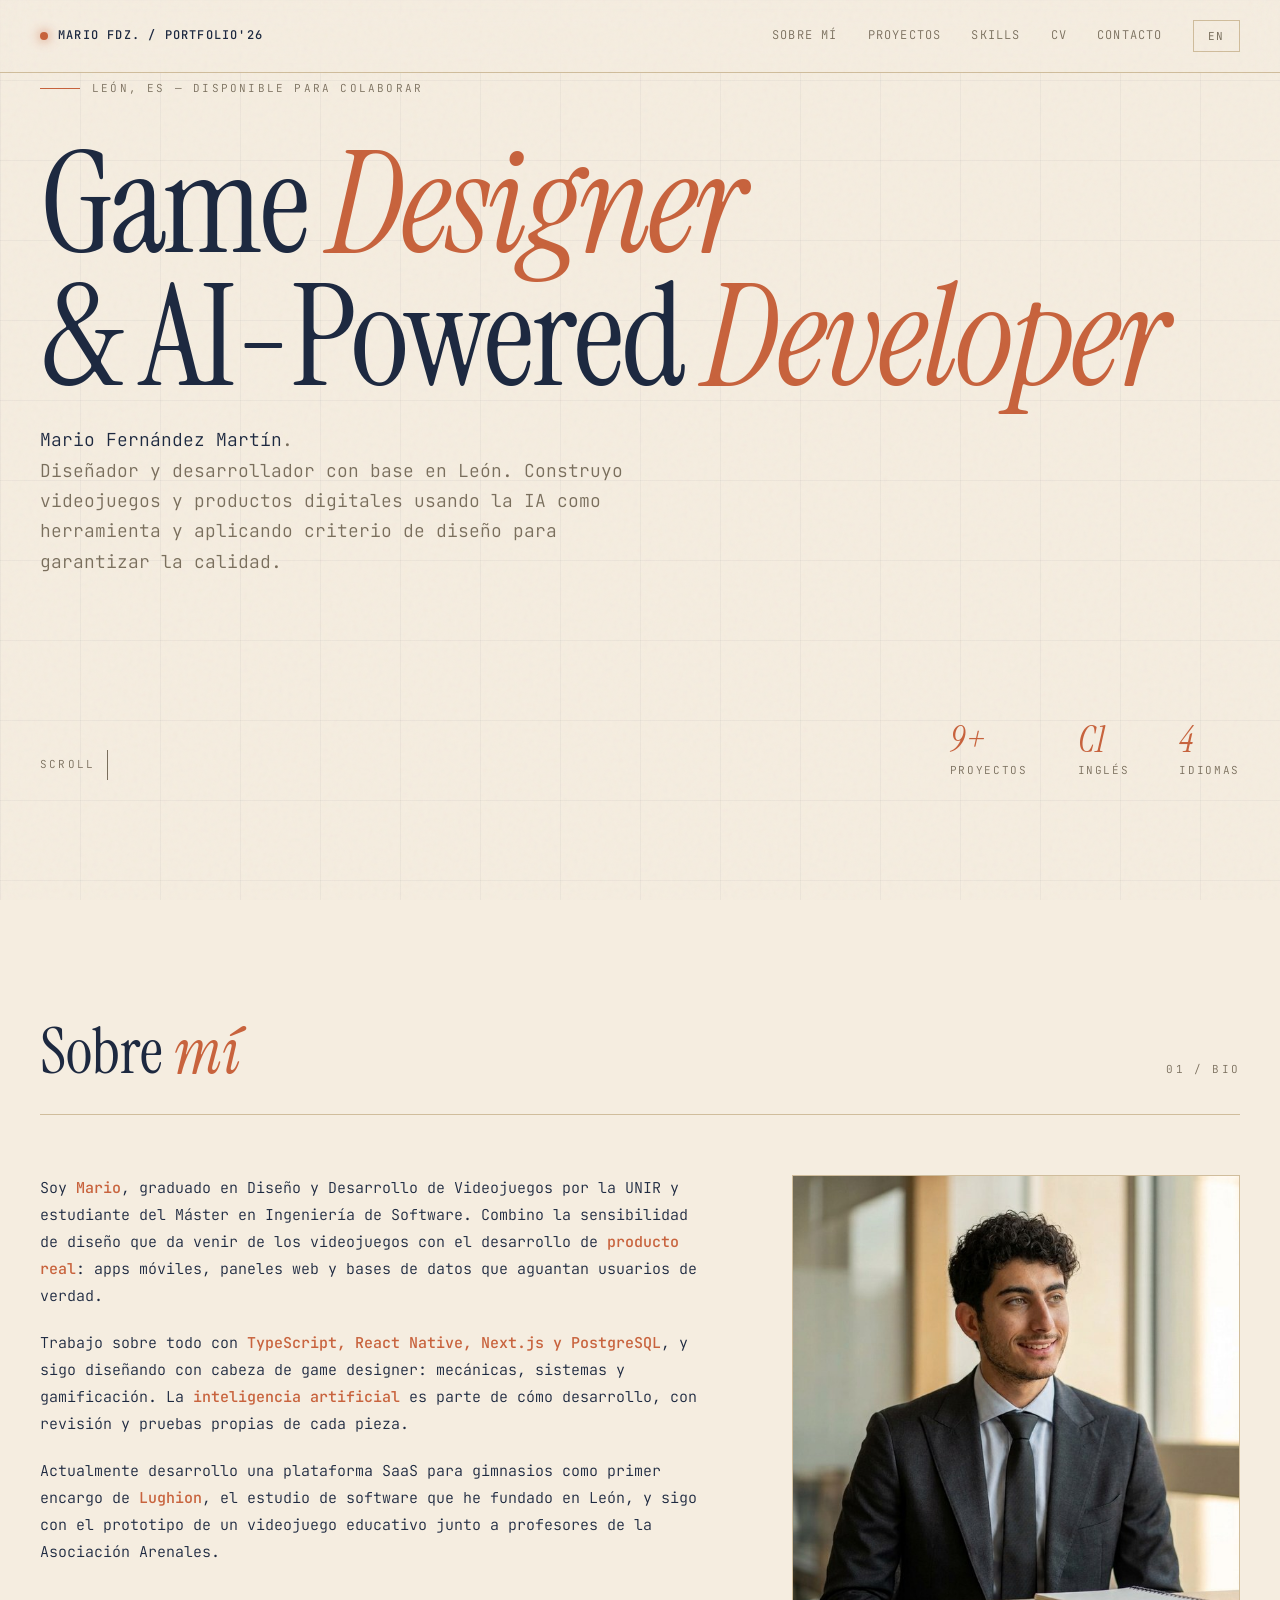
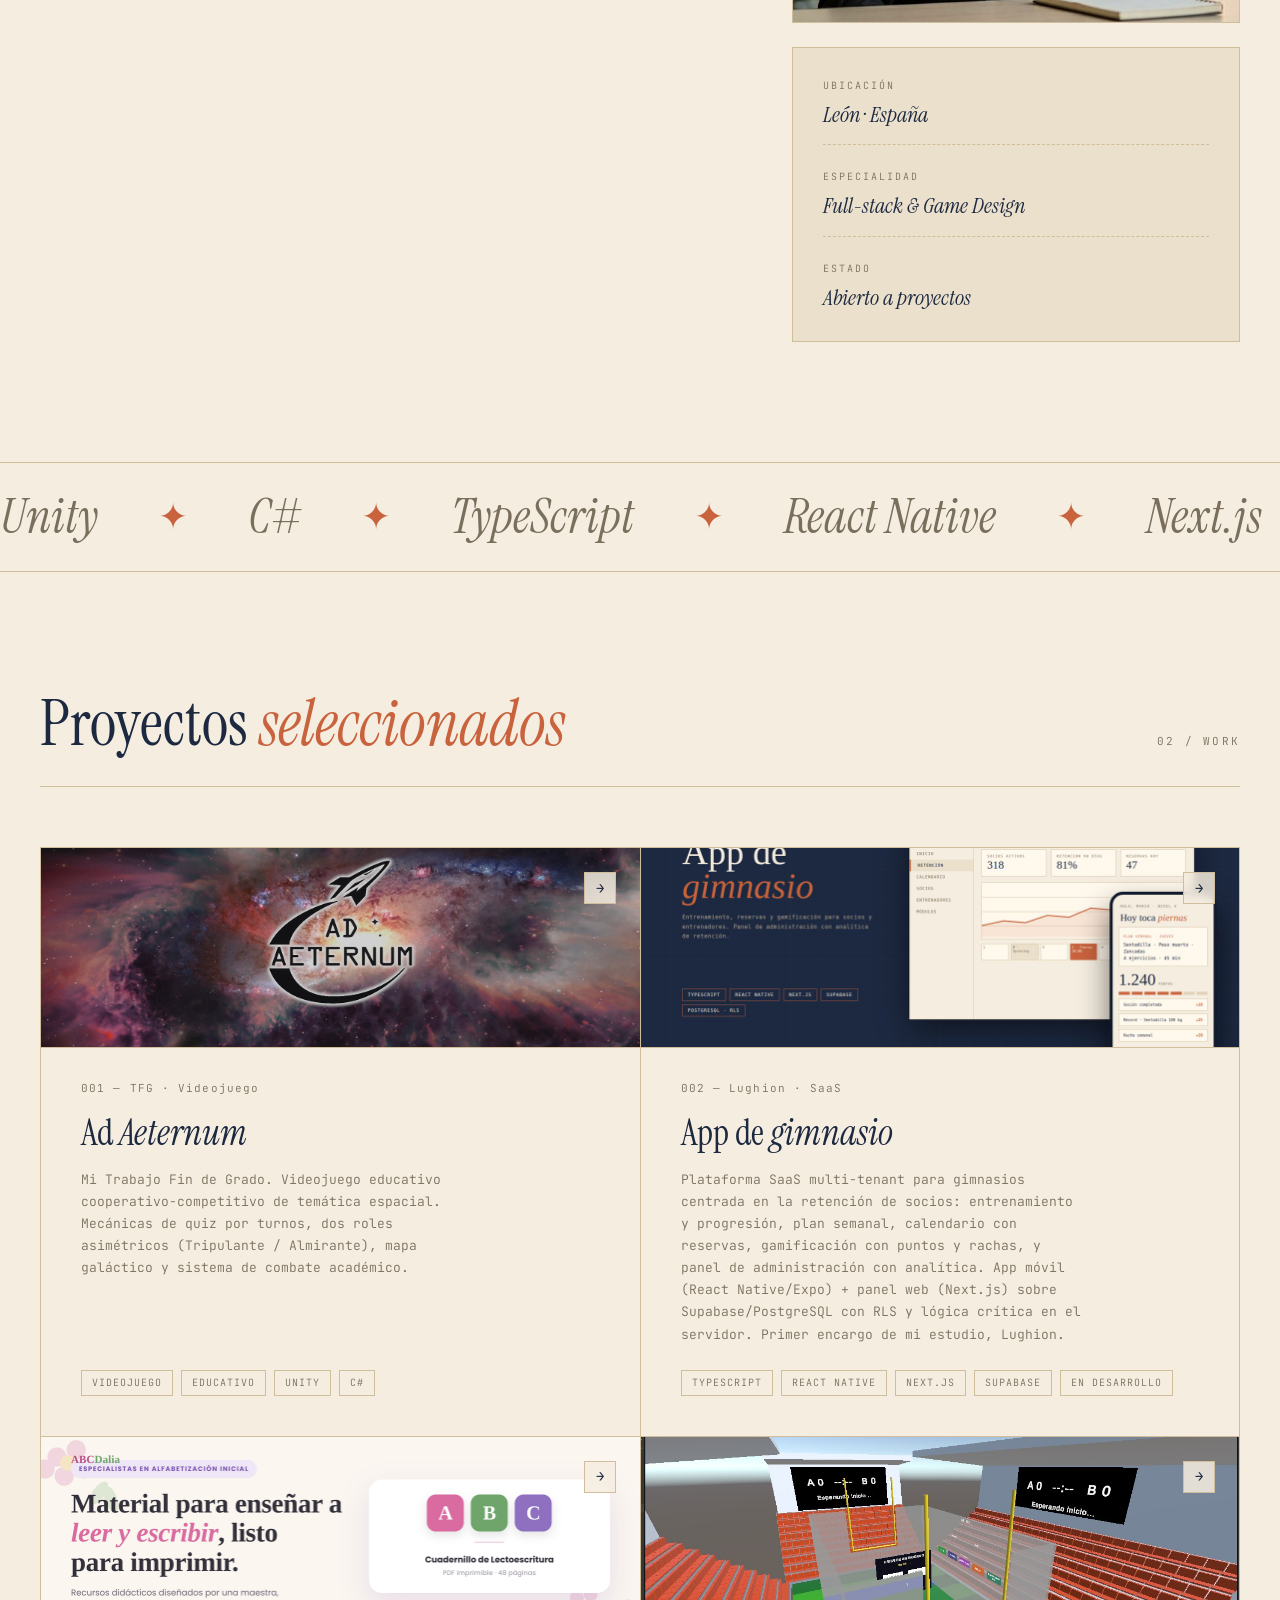
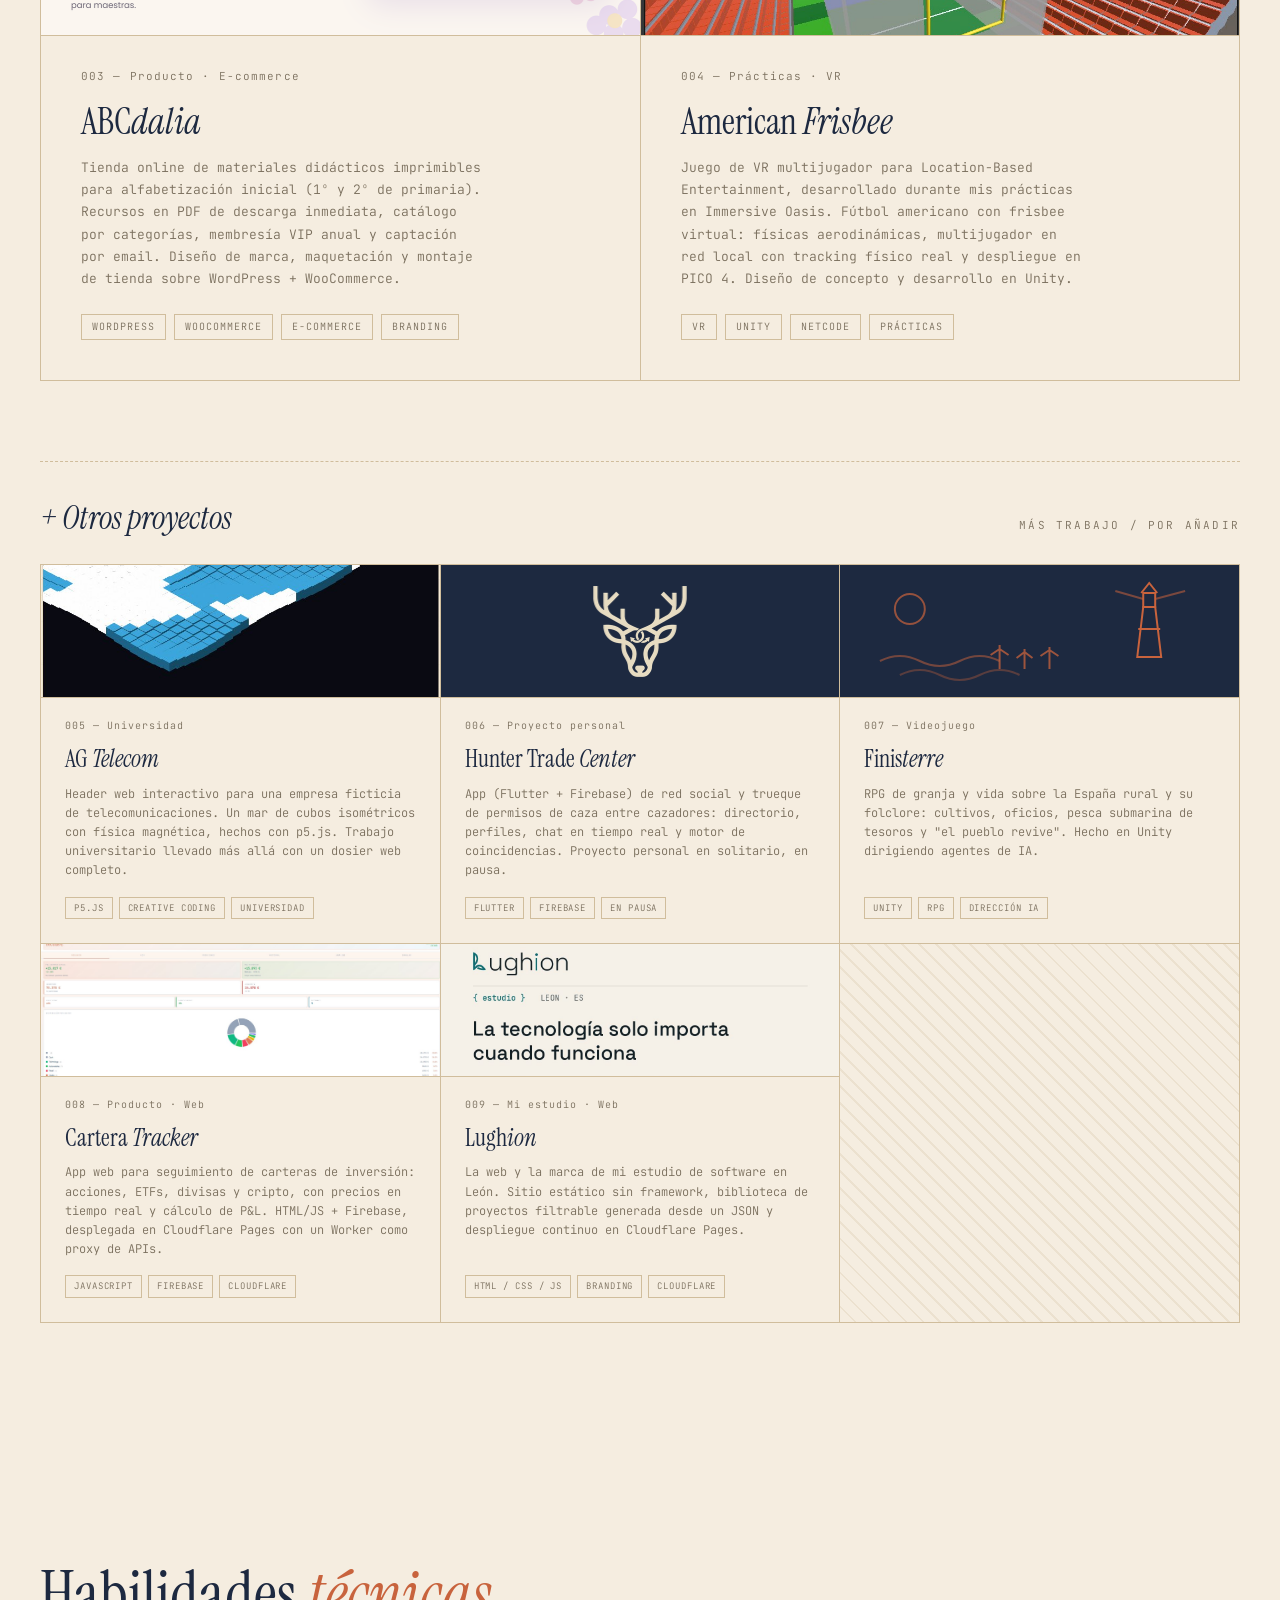
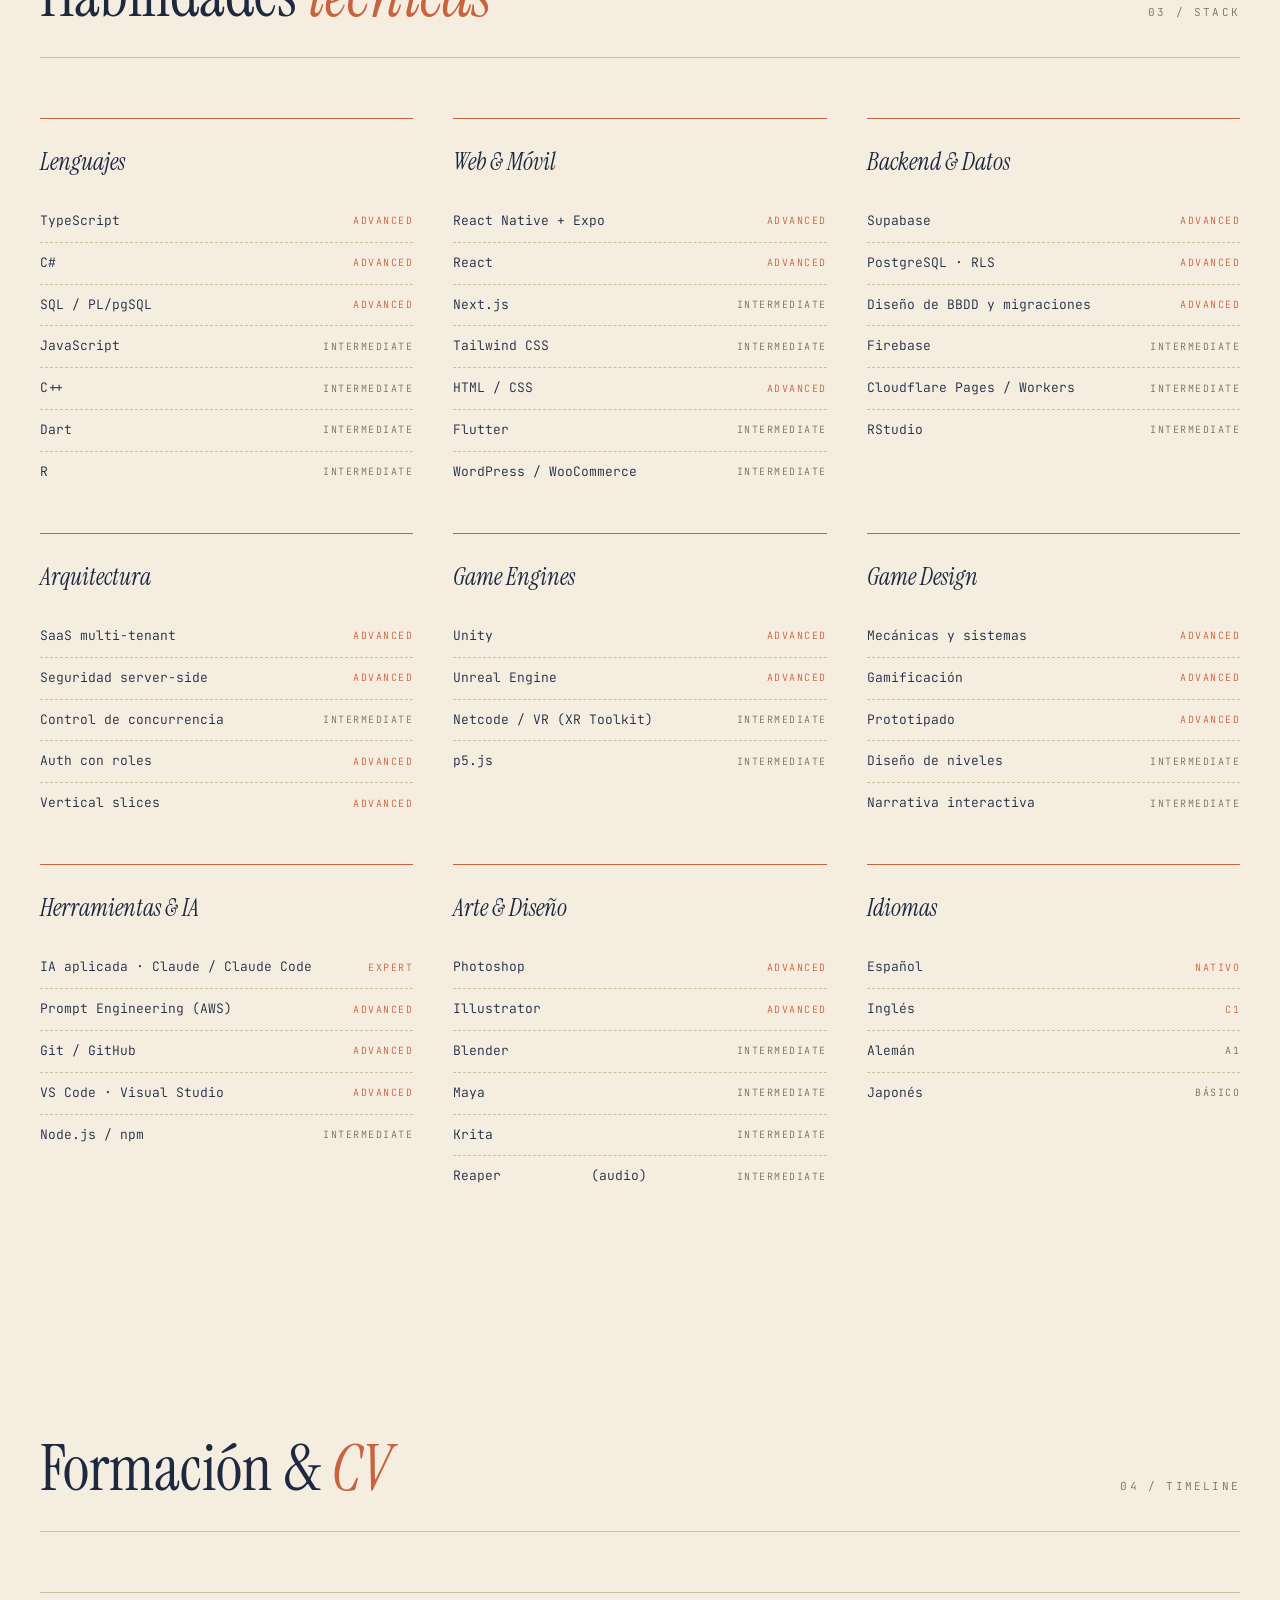
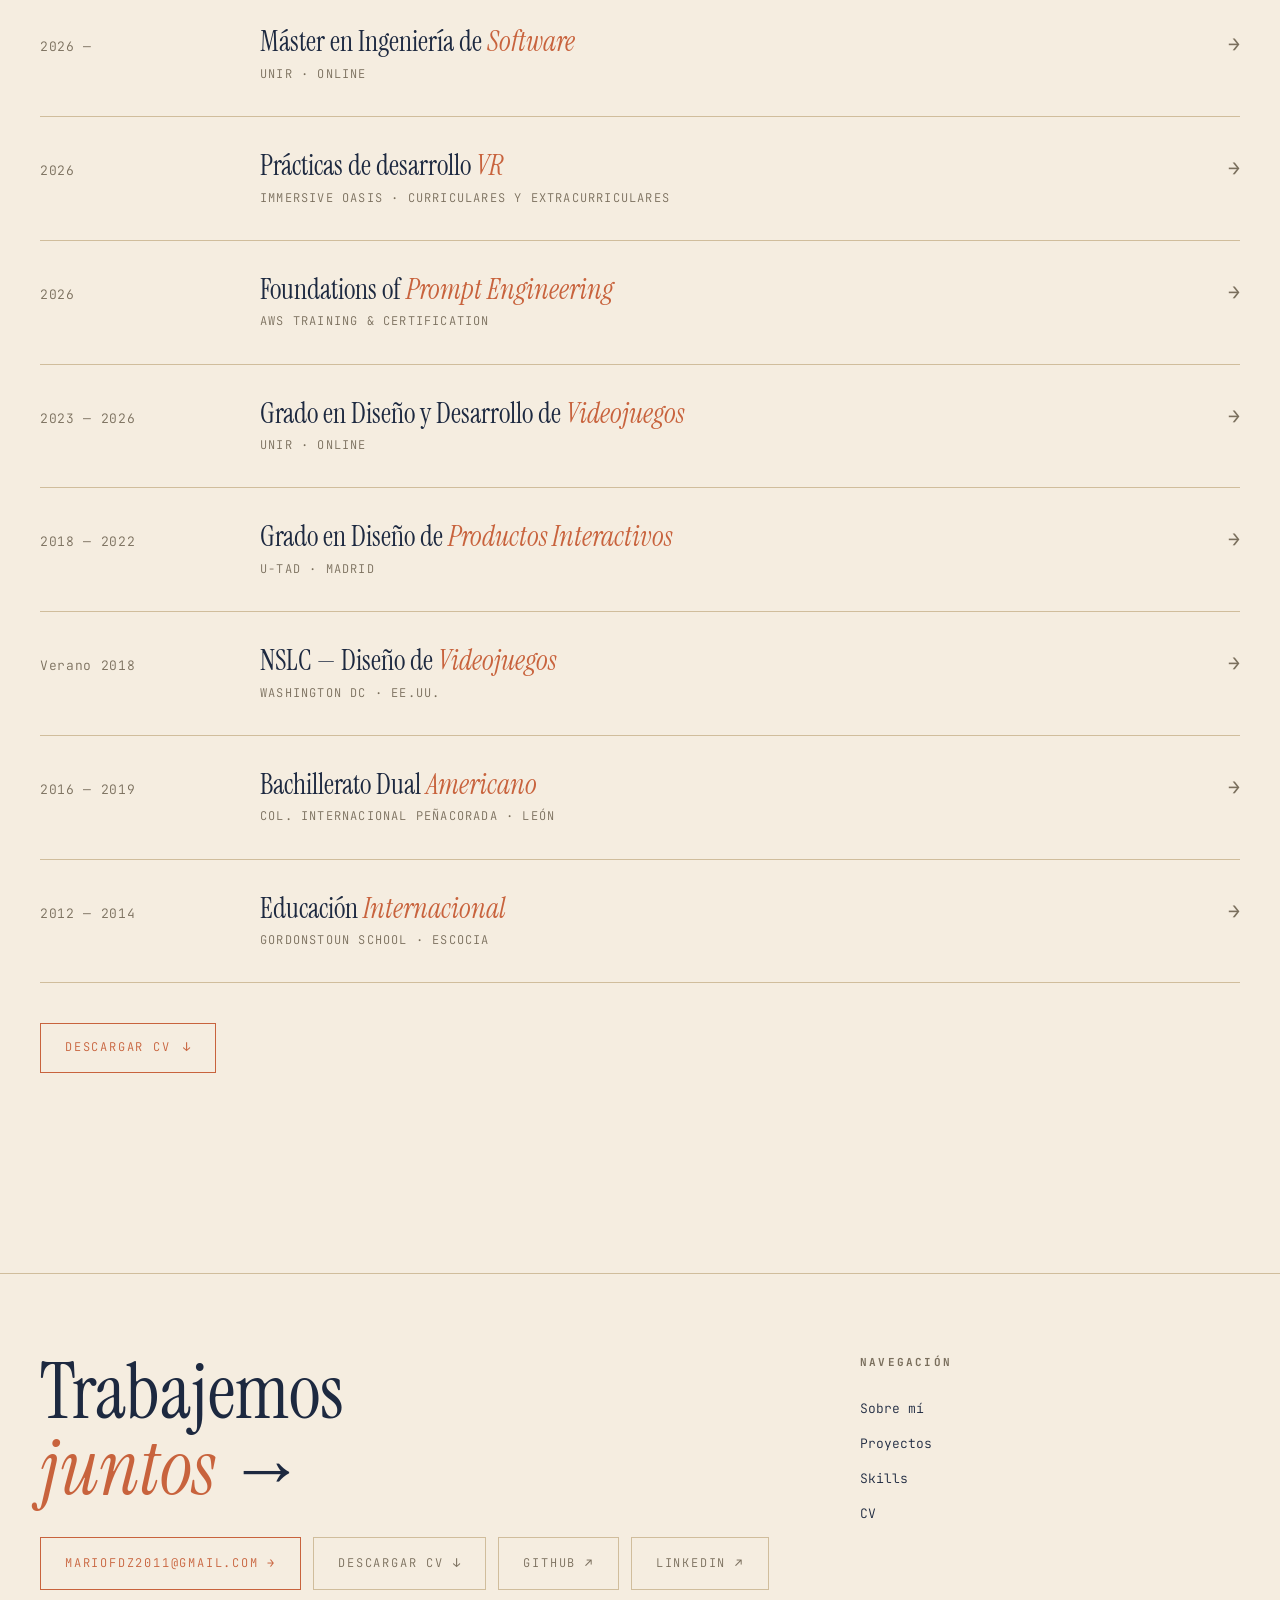
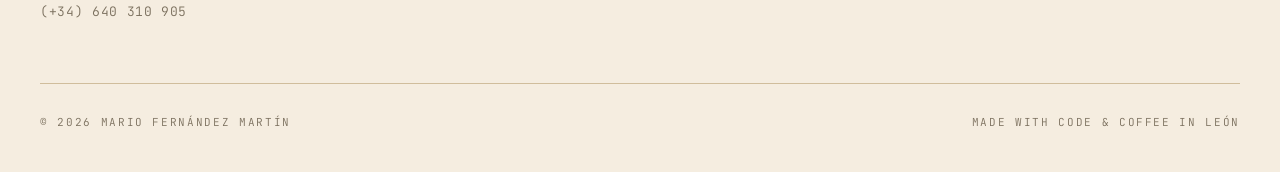
==== index.html @ 19eabda4 "en" ====
<!DOCTYPE html>
<html lang="es">
<head>
<meta charset="UTF-8">
<meta name="viewport" content="width=device-width, initial-scale=1.0">
<title>Mario Fernández Martín — Game Designer & AI-Powered Developer</title>
<meta name="description" content="Portafolio de Mario Fernández Martín, diseñador y desarrollador de videojuegos y productos digitales construidos con IA.">
<link rel="icon" href="assets/favicon.svg" type="image/svg+xml">
<meta property="og:type" content="website">
<meta property="og:url" content="https://mariofernandezmartin.pages.dev/">
<meta property="og:title" content="Mario Fernández Martín — Game Designer & AI-Powered Developer">
<meta property="og:description" content="Diseñador y desarrollador de videojuegos y productos digitales construidos con IA. Portfolio '26.">
<meta property="og:image" content="https://mariofernandezmartin.pages.dev/assets/og.png">
<meta name="twitter:card" content="summary_large_image">
<meta name="twitter:title" content="Mario Fernández Martín — Game Designer & AI-Powered Developer">
<meta name="twitter:description" content="Diseñador y desarrollador de videojuegos y productos digitales construidos con IA. Portfolio '26.">
<meta name="twitter:image" content="https://mariofernandezmartin.pages.dev/assets/og.png">
<link rel="preconnect" href="https://fonts.googleapis.com">
<link rel="preconnect" href="https://fonts.gstatic.com" crossorigin>
<link href="https://fonts.googleapis.com/css2?family=Instrument+Serif:ital@0;1&family=JetBrains+Mono:wght@300;400;500;700&display=swap" rel="stylesheet">
<style>
:root {
  --bg: #f5ede0;
  --surface: #ebe0cc;
  --surface-2: #e0d2b8;
  --border: #d0bd9c;
  --text: #1d2940;
  --muted: #7a6f5d;
  --accent: #c8633d;
  --accent-dim: rgba(200, 99, 61, 0.18);
  --display: 'Instrument Serif', serif;
  --mono: 'JetBrains Mono', monospace;
}

* { margin: 0; padding: 0; box-sizing: border-box; }

html { scroll-behavior: smooth; }

body {
  background: var(--bg);
  color: var(--text);
  font-family: var(--mono);
  font-size: 14px;
  line-height: 1.6;
  font-weight: 300;
  overflow-x: hidden;
  position: relative;
}

body::before {
  content: '';
  position: fixed;
  inset: 0;
  pointer-events: none;
  z-index: 999;
  background-image: url("data:image/svg+xml,%3Csvg viewBox='0 0 200 200' xmlns='http://www.w3.org/2000/svg'%3E%3Cfilter id='n'%3E%3CfeTurbulence type='fractalNoise' baseFrequency='0.9' numOctaves='2'/%3E%3C/filter%3E%3Crect width='100%25' height='100%25' filter='url(%23n)' opacity='0.4'/%3E%3C/svg%3E");
  opacity: 0.10;
  mix-blend-mode: multiply;
}

body::after {
  content: '';
  position: fixed;
  inset: 0;
  pointer-events: none;
  z-index: 0;
  background-image:
    linear-gradient(to right, rgba(29,41,64,0.04) 1px, transparent 1px),
    linear-gradient(to bottom, rgba(29,41,64,0.04) 1px, transparent 1px);
  background-size: 80px 80px;
}

a { color: inherit; text-decoration: none; }

.lang-es .en { display: none; }
.lang-en .es { display: none; }

nav {
  position: fixed;
  top: 0; left: 0; right: 0;
  display: flex;
  justify-content: space-between;
  align-items: center;
  padding: 20px 40px;
  background: rgba(245, 237, 224, 0.75);
  backdrop-filter: blur(12px);
  -webkit-backdrop-filter: blur(12px);
  border-bottom: 1px solid var(--border);
  z-index: 100;
  font-family: var(--mono);
  font-size: 12px;
  text-transform: uppercase;
  letter-spacing: 0.1em;
}

nav .logo {
  display: flex;
  align-items: center;
  gap: 10px;
  font-weight: 500;
}

nav .logo .dot {
  width: 8px;
  height: 8px;
  background: var(--accent);
  border-radius: 50%;
  box-shadow: 0 0 12px var(--accent);
  animation: pulse 2s ease-in-out infinite;
}

@keyframes pulse {
  0%, 100% { opacity: 1; transform: scale(1); }
  50% { opacity: 0.6; transform: scale(0.85); }
}

nav .nav-right {
  display: flex;
  align-items: center;
  gap: 30px;
}

nav ul {
  display: flex;
  gap: 30px;
  list-style: none;
}

nav ul a {
  position: relative;
  transition: color 0.3s;
  color: var(--muted);
}

nav ul a:hover { color: var(--text); }

nav ul a::after {
  content: '';
  position: absolute;
  bottom: -4px;
  left: 0;
  width: 0;
  height: 1px;
  background: var(--accent);
  transition: width 0.3s;
}

nav ul a:hover::after { width: 100%; }

.lang-toggle {
  background: transparent;
  border: 1px solid var(--border);
  color: var(--muted);
  font-family: var(--mono);
  font-size: 11px;
  text-transform: uppercase;
  letter-spacing: 0.15em;
  padding: 8px 14px;
  cursor: pointer;
  transition: all 0.3s;
}

.lang-toggle:hover { border-color: var(--accent); color: var(--accent); }

.download-btn {
  display: inline-flex;
  align-items: center;
  gap: 12px;
  padding: 14px 24px;
  border: 1px solid var(--accent);
  color: var(--accent);
  font-family: var(--mono);
  font-size: 12px;
  text-transform: uppercase;
  letter-spacing: 0.15em;
  transition: all 0.3s;
}

.download-btn:hover { background: var(--accent); color: var(--bg); }

main {
  position: relative;
  z-index: 1;
}

section {
  padding: 120px 40px;
  max-width: 1400px;
  margin: 0 auto;
}

.hero {
  min-height: 100vh;
  display: flex;
  flex-direction: column;
  justify-content: center;
  padding-top: 80px;
  position: relative;
}

.hero .meta {
  font-family: var(--mono);
  font-size: 11px;
  text-transform: uppercase;
  letter-spacing: 0.2em;
  color: var(--muted);
  margin-bottom: 40px;
  display: flex;
  align-items: center;
  gap: 12px;
  animation: fadeUp 0.8s ease;
}

.hero .meta .bar {
  width: 40px;
  height: 1px;
  background: var(--accent);
}

.hero h1 {
  font-family: var(--display);
  font-size: clamp(60px, 11vw, 180px);
  font-weight: 400;
  line-height: 0.95;
  letter-spacing: -0.02em;
  margin-bottom: 20px;
  animation: fadeUp 0.9s ease 0.1s backwards;
}

.hero h1 .italic {
  font-style: italic;
  color: var(--accent);
}

.hero .role {
  font-family: var(--mono);
  font-size: clamp(14px, 1.4vw, 18px);
  color: var(--muted);
  max-width: 620px;
  margin-bottom: 60px;
  animation: fadeUp 1s ease 0.2s backwards;
  line-height: 1.7;
}

.hero .role .name {
  color: var(--text);
}

.hero-bottom {
  display: flex;
  justify-content: space-between;
  align-items: flex-end;
  flex-wrap: wrap;
  gap: 30px;
  margin-top: auto;
  padding-top: 60px;
  animation: fadeUp 1.1s ease 0.3s backwards;
}

.hero-bottom .scroll {
  font-size: 11px;
  text-transform: uppercase;
  letter-spacing: 0.2em;
  color: var(--muted);
  display: flex;
  align-items: center;
  gap: 12px;
}

.hero-bottom .scroll::after {
  content: '';
  width: 1px;
  height: 30px;
  background: var(--muted);
  animation: scrollDown 2s ease-in-out infinite;
}

@keyframes scrollDown {
  0% { transform: scaleY(0); transform-origin: top; }
  50% { transform: scaleY(1); transform-origin: top; }
  51% { transform: scaleY(1); transform-origin: bottom; }
  100% { transform: scaleY(0); transform-origin: bottom; }
}

.hero-bottom .stats {
  display: flex;
  gap: 50px;
  font-size: 11px;
  text-transform: uppercase;
  letter-spacing: 0.15em;
}

.hero-bottom .stat .num {
  font-family: var(--display);
  font-size: 36px;
  color: var(--accent);
  display: block;
  margin-bottom: 4px;
  font-style: italic;
  line-height: 1;
}

.hero-bottom .stat .label {
  color: var(--muted);
}

@keyframes fadeUp {
  from { opacity: 0; transform: translateY(30px); }
  to { opacity: 1; transform: translateY(0); }
}

.section-header {
  display: flex;
  justify-content: space-between;
  align-items: baseline;
  margin-bottom: 60px;
  padding-bottom: 30px;
  border-bottom: 1px solid var(--border);
  gap: 30px;
  flex-wrap: wrap;
}

.section-header h2 {
  font-family: var(--display);
  font-size: clamp(36px, 5vw, 72px);
  font-weight: 400;
  line-height: 1;
}

.section-header h2 .italic {
  font-style: italic;
  color: var(--accent);
}

.section-header .num {
  font-family: var(--mono);
  font-size: 11px;
  color: var(--muted);
  text-transform: uppercase;
  letter-spacing: 0.2em;
}

.about-grid {
  display: grid;
  grid-template-columns: 1.5fr 1fr;
  gap: 80px;
  align-items: start;
}

.about-side {
  display: flex;
  flex-direction: column;
  gap: 24px;
}

.about-photo {
  border: 1px solid var(--border);
  overflow: hidden;
  background: var(--surface);
  line-height: 0;
}

.about-photo img {
  display: block;
  width: 100%;
  height: auto;
}

.about-text {
  font-size: 15px;
  line-height: 1.8;
  color: var(--text);
}

.about-text p { margin-bottom: 20px; }
.about-text p:last-child { margin-bottom: 0; }

.about-text strong {
  color: var(--accent);
  font-weight: 500;
}

.about-card {
  background: var(--surface);
  border: 1px solid var(--border);
  padding: 30px;
}

.about-card .label {
  font-size: 10px;
  text-transform: uppercase;
  letter-spacing: 0.2em;
  color: var(--muted);
  margin-bottom: 8px;
}

.about-card .field {
  font-family: var(--display);
  font-size: 22px;
  font-style: italic;
  margin-bottom: 24px;
  padding-bottom: 16px;
  border-bottom: 1px dashed var(--border);
  line-height: 1.2;
}

.about-card .field:last-child {
  border-bottom: none;
  padding-bottom: 0;
  margin-bottom: 0;
}

.projects-grid {
  display: grid;
  grid-template-columns: repeat(2, 1fr);
  gap: 1px;
  background: var(--border);
  border: 1px solid var(--border);
}

.project-card {
  background: var(--bg);
  padding: 0;
  position: relative;
  cursor: pointer;
  transition: background 0.4s ease;
  min-height: 320px;
  display: flex;
  flex-direction: column;
}

.project-card:hover {
  background: var(--surface);
}

.project-card .thumb {
  width: 100%;
  aspect-ratio: 3/1;
  overflow: hidden;
  background: #1d2940;
  border-bottom: 1px solid var(--border);
  position: relative;
}

.project-card .thumb img,
.project-card .thumb video {
  width: 100%;
  height: 100%;
  object-fit: cover;
  display: block;
  transition: transform 0.6s ease, opacity 0.4s ease;
}

.project-card:hover .thumb img,
.project-card:hover .thumb video {
  transform: scale(1.04);
}

.project-card .card-body {
  padding: 32px 40px 40px;
  display: flex;
  flex-direction: column;
  flex: 1;
}

.project-card .number {
  font-family: var(--mono);
  font-size: 11px;
  color: var(--muted);
  margin-bottom: 16px;
  letter-spacing: 0.1em;
}

.project-card h3 {
  font-family: var(--display);
  font-size: 36px;
  font-weight: 400;
  line-height: 1.1;
  margin-bottom: 16px;
  transition: color 0.3s;
}

.project-card h3 .italic {
  font-style: italic;
  transition: color 0.3s;
}

.project-card:hover h3 .italic { color: var(--accent); }

.project-card .description {
  color: var(--muted);
  font-size: 13px;
  line-height: 1.7;
  margin-bottom: auto;
  max-width: 400px;
}

.project-card .tech-stack {
  display: flex;
  flex-wrap: wrap;
  gap: 8px;
  margin-top: 24px;
}

.project-card .tag {
  font-size: 10px;
  text-transform: uppercase;
  letter-spacing: 0.1em;
  padding: 4px 10px;
  border: 1px solid var(--border);
  color: var(--muted);
}

.project-card .arrow {
  position: absolute;
  top: 24px;
  right: 24px;
  width: 32px;
  height: 32px;
  display: flex;
  align-items: center;
  justify-content: center;
  border: 1px solid var(--border);
  background: rgba(245, 237, 224, 0.85);
  backdrop-filter: blur(4px);
  transition: all 0.3s;
  font-size: 14px;
  z-index: 2;
}

.project-card:hover .arrow {
  background: var(--accent);
  border-color: var(--accent);
  color: var(--bg);
  transform: rotate(-45deg);
}

/* Otros proyectos — sub-grid más compacto */
.other-projects-header {
  margin-top: 80px;
  margin-bottom: 30px;
  padding-top: 40px;
  border-top: 1px dashed var(--border);
  display: flex;
  justify-content: space-between;
  align-items: baseline;
  gap: 20px;
}

.other-projects-header h3 {
  font-family: var(--display);
  font-style: italic;
  font-size: 32px;
  font-weight: 400;
  line-height: 1;
}

.other-projects-header .num {
  font-family: var(--mono);
  font-size: 11px;
  color: var(--muted);
  text-transform: uppercase;
  letter-spacing: 0.2em;
}

.projects-grid-small {
  display: grid;
  grid-template-columns: repeat(3, 1fr);
  gap: 1px;
  background: var(--border);
  border: 1px solid var(--border);
}
.projects-grid-small::after {
  content: "";
  background: var(--bg);
  background-image: repeating-linear-gradient(45deg, transparent, transparent 10px, rgba(208,189,156,0.25) 10px, rgba(208,189,156,0.25) 12px);
}

.project-card-small {
  background: var(--bg);
  padding: 0;
  position: relative;
  cursor: pointer;
  transition: background 0.4s ease;
  min-height: 200px;
  display: flex;
  flex-direction: column;
}

.project-card-small:hover {
  background: var(--surface);
}

.project-card-small .thumb {
  width: 100%;
  aspect-ratio: 3/1;
  overflow: hidden;
  background: #1d2940;
  border-bottom: 1px solid var(--border);
}

.project-card-small .thumb img,
.project-card-small .thumb video {
  width: 100%;
  height: 100%;
  object-fit: cover;
  display: block;
  transition: transform 0.6s ease;
}

.project-card-small:hover .thumb img,
.project-card-small:hover .thumb video {
  transform: scale(1.04);
}

.project-card-small .card-body {
  padding: 20px 24px 24px;
  display: flex;
  flex-direction: column;
  flex: 1;
}

.project-card-small .number {
  font-family: var(--mono);
  font-size: 10px;
  color: var(--muted);
  margin-bottom: 12px;
  letter-spacing: 0.1em;
}

.project-card-small h4 {
  font-family: var(--display);
  font-size: 24px;
  font-weight: 400;
  line-height: 1.1;
  margin-bottom: 12px;
}

.project-card-small h4 .italic {
  font-style: italic;
  transition: color 0.3s;
}

.project-card-small:hover h4 .italic { color: var(--accent); }

.project-card-small .description {
  color: var(--muted);
  font-size: 12px;
  line-height: 1.6;
  margin-bottom: auto;
}

.project-card-small .tech-stack {
  display: flex;
  flex-wrap: wrap;
  gap: 6px;
  margin-top: 16px;
}

.project-card-small .tag {
  font-size: 9px;
  text-transform: uppercase;
  letter-spacing: 0.1em;
  padding: 3px 8px;
  border: 1px solid var(--border);
  color: var(--muted);
}

.skills-grid {
  display: grid;
  grid-template-columns: repeat(3, 1fr);
  gap: 40px;
}

.skill-group {
  border-top: 1px solid var(--accent);
  padding-top: 24px;
}

.skill-group h4 {
  font-family: var(--display);
  font-style: italic;
  font-size: 24px;
  font-weight: 400;
  margin-bottom: 20px;
}

.skill-list {
  list-style: none;
}

.skill-list li {
  padding: 10px 0;
  border-bottom: 1px dashed var(--border);
  display: flex;
  justify-content: space-between;
  align-items: center;
  font-size: 13px;
  gap: 12px;
}

.skill-list li:last-child { border-bottom: none; }

.skill-list .level {
  font-size: 10px;
  text-transform: uppercase;
  letter-spacing: 0.15em;
  color: var(--muted);
  white-space: nowrap;
}

.skill-list .level.expert { color: var(--accent); }

.experience-list {
  border-top: 1px solid var(--border);
}

.experience-item {
  display: grid;
  grid-template-columns: 180px 1fr auto;
  gap: 40px;
  padding: 32px 0;
  border-bottom: 1px solid var(--border);
  align-items: baseline;
  transition: padding 0.3s ease;
  cursor: pointer;
}

.experience-item:hover {
  padding-left: 20px;
}

.experience-item .year {
  font-family: var(--mono);
  font-size: 13px;
  color: var(--muted);
  letter-spacing: 0.05em;
}

.experience-item h3 {
  font-family: var(--display);
  font-size: 28px;
  font-weight: 400;
  margin-bottom: 6px;
  line-height: 1.2;
}

.experience-item h3 .italic {
  font-style: italic;
  color: var(--accent);
}

.experience-item .place {
  font-size: 12px;
  color: var(--muted);
  text-transform: uppercase;
  letter-spacing: 0.1em;
}

.experience-item .arrow {
  font-size: 20px;
  color: var(--muted);
  transition: all 0.3s;
}

.experience-item:hover .arrow {
  color: var(--accent);
  transform: translateX(8px);
}

.cv-actions {
  margin-top: 40px;
  display: flex;
  align-items: center;
  gap: 20px;
  flex-wrap: wrap;
}

.marquee {
  overflow: hidden;
  border-top: 1px solid var(--border);
  border-bottom: 1px solid var(--border);
  padding: 30px 0;
  margin: 0;
  position: relative;
  z-index: 1;
  background: var(--bg);
}

.marquee-track {
  display: flex;
  gap: 60px;
  white-space: nowrap;
  animation: scroll 55s linear infinite;
  align-items: center;
}

.marquee-track span {
  font-family: var(--display);
  font-size: 48px;
  font-style: italic;
  color: var(--muted);
  line-height: 1;
}

.marquee-track .dot {
  color: var(--accent);
  font-size: 36px;
  font-style: normal;
}

@keyframes scroll {
  from { transform: translateX(0); }
  to { transform: translateX(-50%); }
}

footer {
  padding: 80px 40px 40px;
  border-top: 1px solid var(--border);
  margin-top: 80px;
  position: relative;
  z-index: 1;
  background: var(--bg);
}

.footer-grid {
  max-width: 1400px;
  margin: 0 auto;
  display: grid;
  grid-template-columns: 2fr 1fr;
  gap: 60px;
  margin-bottom: 60px;
}

footer h3 {
  font-family: var(--display);
  font-size: clamp(40px, 6vw, 80px);
  font-weight: 400;
  line-height: 1;
  margin-bottom: 30px;
}

footer h3 .italic {
  font-style: italic;
  color: var(--accent);
}

footer .contact-btn {
  display: inline-flex;
  align-items: center;
  gap: 12px;
  padding: 16px 24px;
  border: 1px solid var(--accent);
  color: var(--accent);
  font-size: 12px;
  text-transform: uppercase;
  letter-spacing: 0.15em;
  transition: all 0.3s;
  margin-bottom: 12px;
}

footer .contact-btn:hover {
  background: var(--accent);
  color: var(--bg);
}

footer .contact-actions {
  display: flex;
  gap: 12px;
  flex-wrap: wrap;
  margin-bottom: 12px;
}

footer .contact-actions .contact-btn { margin-bottom: 0; }

footer .contact-btn.ghost {
  border-color: var(--border);
  color: var(--muted);
}

footer .contact-btn.ghost:hover {
  border-color: var(--accent);
  color: var(--accent);
  background: transparent;
}

footer .phone {
  display: block;
  font-family: var(--mono);
  font-size: 13px;
  color: var(--muted);
  letter-spacing: 0.05em;
  margin-top: 8px;
}

footer .col h5 {
  font-size: 11px;
  text-transform: uppercase;
  letter-spacing: 0.2em;
  color: var(--muted);
  margin-bottom: 20px;
}

footer .col ul {
  list-style: none;
}

footer .col ul li {
  padding: 6px 0;
}

footer .col ul a {
  color: var(--text);
  transition: color 0.3s;
  font-size: 13px;
}

footer .col ul a:hover {
  color: var(--accent);
}

footer .bottom {
  max-width: 1400px;
  margin: 0 auto;
  padding-top: 30px;
  border-top: 1px solid var(--border);
  display: flex;
  justify-content: space-between;
  font-size: 11px;
  text-transform: uppercase;
  letter-spacing: 0.15em;
  color: var(--muted);
  flex-wrap: wrap;
  gap: 12px;
}

.reveal {
  opacity: 0;
  transform: translateY(40px);
  transition: opacity 0.8s ease, transform 0.8s ease;
}

.reveal.visible {
  opacity: 1;
  transform: translateY(0);
}

@media (max-width: 900px) {
  nav { padding: 16px 20px; }
  nav ul { display: none; }
  nav .logo { font-size: 11px; }
  section { padding: 80px 20px; }
  .about-grid { grid-template-columns: 1fr; gap: 40px; }
  .projects-grid { grid-template-columns: 1fr; }
  .project-card { min-height: auto; }
  .project-card .arrow { top: 30px; right: 30px; }
  .projects-grid-small { grid-template-columns: 1fr; }
  .projects-grid-small::after { display: none; }
  .other-projects-header { flex-direction: column; align-items: flex-start; gap: 8px; margin-top: 60px; }
  .skills-grid { grid-template-columns: 1fr; gap: 30px; }
  .experience-item {
    grid-template-columns: 1fr;
    gap: 8px;
    padding: 24px 0;
  }
  .experience-item:hover { padding-left: 0; }
  .experience-item .arrow { display: none; }
  .footer-grid { grid-template-columns: 1fr; gap: 40px; }
  .hero-bottom .stats { gap: 30px; }
  .hero-bottom .stat .num { font-size: 28px; }
  footer { padding: 60px 20px 30px; }
  .marquee-track span { font-size: 32px; }
  .marquee-track .dot { font-size: 24px; }
}
</style>
</head>
<body class="lang-es">

<nav>
  <div class="logo">
    <div class="dot"></div>
    <span>Mario Fdz. / Portfolio'26</span>
  </div>
  <div class="nav-right">
    <ul>
      <li><a href="#sobre-mi"><span class="es">Sobre mí</span><span class="en">About</span></a></li>
      <li><a href="#proyectos"><span class="es">Proyectos</span><span class="en">Projects</span></a></li>
      <li><a href="#skills">Skills</a></li>
      <li><a href="#cv">CV</a></li>
      <li><a href="#contacto"><span class="es">Contacto</span><span class="en">Contact</span></a></li>
    </ul>
    <button id="lang-toggle" class="lang-toggle">EN</button>
  </div>
</nav>

<main>

<!-- HERO -->
<section class="hero">
  <div class="meta">
    <span class="bar"></span>
    <span class="es">León, ES — Disponible para colaborar</span>
    <span class="en">León, ES — Available for work</span>
  </div>
  <h1>
    Game <span class="italic">Designer</span><br>
    & AI-Powered <span class="italic">Developer</span>
  </h1>
  <p class="role">
    <span class="es"><span class="name">Mario Fernández Martín</span>.<br>
    Diseñador y desarrollador con base en León. Construyo videojuegos y productos digitales usando la IA como herramienta y aplicando criterio de diseño para garantizar la calidad.</span>
    <span class="en"><span class="name">Mario Fernández Martín</span>.<br>
    Designer and developer based in León. I build video games and digital products using AI as a tool and applying design judgment to ensure quality.</span>
  </p>
  <div class="hero-bottom">
    <div class="scroll">Scroll</div>
    <div class="stats">
      <div class="stat">
        <span class="num">9+</span>
        <span class="label"><span class="es">Proyectos</span><span class="en">Projects</span></span>
      </div>
      <div class="stat">
        <span class="num">C1</span>
        <span class="label"><span class="es">Inglés</span><span class="en">English</span></span>
      </div>
      <div class="stat">
        <span class="num">4</span>
        <span class="label"><span class="es">Idiomas</span><span class="en">Languages</span></span>
      </div>
    </div>
  </div>
</section>

<!-- ABOUT -->
<section id="sobre-mi">
  <div class="section-header">
    <h2><span class="es">Sobre <span class="italic">mí</span></span><span class="en">About <span class="italic">me</span></span></h2>
    <div class="num">01 / Bio</div>
  </div>
  <div class="about-grid">
    <div class="about-text">
      <p>
        <span class="es">Soy <strong>Mario</strong>, graduado en Diseño y Desarrollo de Videojuegos por la UNIR y estudiante del Máster en Ingeniería de Software. Combino la sensibilidad de diseño que da venir de los videojuegos con el desarrollo de <strong>producto real</strong>: apps móviles, paneles web y bases de datos que aguantan usuarios de verdad.</span>
        <span class="en">I'm <strong>Mario</strong>, a graduate in Video Game Design & Development from UNIR and a Master's student in Software Engineering. I combine the design sensibility that comes from games with <strong>real product</strong> development: mobile apps, web panels and databases that hold up to real users.</span>
      </p>
      <p>
        <span class="es">Trabajo sobre todo con <strong>TypeScript, React Native, Next.js y PostgreSQL</strong>, y sigo diseñando con cabeza de game designer: mecánicas, sistemas y gamificación. La <strong>inteligencia artificial</strong> es parte de cómo desarrollo, con revisión y pruebas propias de cada pieza.</span>
        <span class="en">I mostly work with <strong>TypeScript, React Native, Next.js and PostgreSQL</strong>, and I still design with a game designer's head: mechanics, systems and gamification. <strong>Artificial intelligence</strong> is part of how I build, with my own review and testing of every piece.</span>
      </p>
      <p>
        <span class="es">Actualmente desarrollo una plataforma SaaS para gimnasios como primer encargo de <strong>Lughion</strong>, el estudio de software que he fundado en León, y sigo con el prototipo de un videojuego educativo junto a profesores de la Asociación Arenales.</span>
        <span class="en">I'm currently building a SaaS platform for gyms as the first commission of <strong>Lughion</strong>, the software studio I founded in León, and continuing the prototype of an educational video game with teachers from Asociación Arenales.</span>
      </p>
    </div>
    <div class="about-side">
      <div class="about-photo">
        <img src="assets/perfil.jpg" alt="Mario Fernández Martín">
      </div>
      <div class="about-card">
        <div class="label"><span class="es">Ubicación</span><span class="en">Location</span></div>
        <div class="field"><span class="es">León · España</span><span class="en">León · Spain</span></div>
        <div class="label"><span class="es">Especialidad</span><span class="en">Specialty</span></div>
        <div class="field"><span class="es">Full-stack & Game Design</span><span class="en">Full-stack & Game Design</span></div>
        <div class="label"><span class="es">Estado</span><span class="en">Status</span></div>
        <div class="field"><span class="es">Abierto a proyectos</span><span class="en">Open to projects</span></div>
      </div>
    </div>
  </div>
</section>

<!-- MARQUEE -->
<div class="marquee">
  <div class="marquee-track">
    <span>Unity</span><span class="dot">✦</span>
    <span>C#</span><span class="dot">✦</span>
    <span>TypeScript</span><span class="dot">✦</span>
    <span>React Native</span><span class="dot">✦</span>
    <span>Next.js</span><span class="dot">✦</span>
    <span>PostgreSQL</span><span class="dot">✦</span>
    <span>Supabase</span><span class="dot">✦</span>
    <span>Game Design</span><span class="dot">✦</span>
    <span>Inteligencia Artificial</span><span class="dot">✦</span>
    <span>Unreal Engine</span><span class="dot">✦</span>
    <span>Blender</span><span class="dot">✦</span>
    <span>Unity</span><span class="dot">✦</span>
    <span>C#</span><span class="dot">✦</span>
    <span>TypeScript</span><span class="dot">✦</span>
    <span>React Native</span><span class="dot">✦</span>
    <span>Next.js</span><span class="dot">✦</span>
    <span>PostgreSQL</span><span class="dot">✦</span>
    <span>Supabase</span><span class="dot">✦</span>
    <span>Game Design</span><span class="dot">✦</span>
    <span>Inteligencia Artificial</span><span class="dot">✦</span>
    <span>Unreal Engine</span><span class="dot">✦</span>
    <span>Blender</span><span class="dot">✦</span>
  </div>
</div>

<!-- PROYECTOS -->
<section id="proyectos">
  <div class="section-header">
    <h2><span class="es">Proyectos <span class="italic">seleccionados</span></span><span class="en">Selected <span class="italic">projects</span></span></h2>
    <div class="num">02 / Work</div>
  </div>
  <div class="projects-grid">

    <a href="ad-aeternum.html" class="project-card">
      <div class="thumb">
        <img src="assets/ad-aeternum/portada.jpg" alt="Ad Aeternum">
      </div>
      <div class="arrow">→</div>
      <div class="card-body">
        <div class="number"><span class="es">001 — TFG · Videojuego</span><span class="en">001 — Final Project · Video game</span></div>
        <h3>Ad <span class="italic">Aeternum</span></h3>
        <p class="description">
          <span class="es">Mi Trabajo Fin de Grado. Videojuego educativo cooperativo-competitivo de temática espacial. Mecánicas de quiz por turnos, dos roles asimétricos (Tripulante / Almirante), mapa galáctico y sistema de combate académico.</span>
          <span class="en">My Final Degree Project. A cooperative-competitive educational game with a space theme. Turn-based quiz mechanics, two asymmetric roles (Crewmember / Admiral), a galaxy map and an academic combat system.</span>
        </p>
        <div class="tech-stack">
          <span class="tag"><span class="es">Videojuego</span><span class="en">Game</span></span>
          <span class="tag"><span class="es">Educativo</span><span class="en">Educational</span></span>
          <span class="tag">Unity</span>
          <span class="tag">C#</span>
        </div>
      </div>
    </a>

    <a href="gimnasio-app.html" class="project-card">
      <div class="thumb">
        <img src="assets/gimnasio-app/thumb.jpg" alt="App de gimnasio — panel web y app móvil">
      </div>
      <div class="arrow">→</div>
      <div class="card-body">
        <div class="number"><span class="es">002 — Lughion · SaaS</span><span class="en">002 — Lughion · SaaS</span></div>
        <h3><span class="es">App de <span class="italic">gimnasio</span></span><span class="en">Gym <span class="italic">app</span></span></h3>
        <p class="description">
          <span class="es">Plataforma SaaS multi-tenant para gimnasios centrada en la retención de socios: entrenamiento y progresión, plan semanal, calendario con reservas, gamificación con puntos y rachas, y panel de administración con analítica. App móvil (React Native/Expo) + panel web (Next.js) sobre Supabase/PostgreSQL con RLS y lógica crítica en el servidor. Primer encargo de mi estudio, Lughion.</span>
          <span class="en">A multi-tenant SaaS platform for gyms focused on member retention: training and progression, weekly plan, calendar with bookings, gamification with points and streaks, and an admin panel with analytics. Mobile app (React Native/Expo) + web panel (Next.js) on Supabase/PostgreSQL with RLS and server-side critical logic. The first commission of my studio, Lughion.</span>
        </p>
        <div class="tech-stack">
          <span class="tag">TypeScript</span>
          <span class="tag">React Native</span>
          <span class="tag">Next.js</span>
          <span class="tag">Supabase</span>
          <span class="tag"><span class="es">En desarrollo</span><span class="en">In development</span></span>
        </div>
      </div>
    </a>

    <a href="abcdalia.html" class="project-card">
      <div class="thumb">
        <img src="assets/abcdalia/home.png" alt="ABCDalia — material para enseñar a leer y escribir">
      </div>
      <div class="arrow">→</div>
      <div class="card-body">
        <div class="number"><span class="es">003 — Producto · E-commerce</span><span class="en">003 — Product · E-commerce</span></div>
        <h3>ABC<span class="italic">dalia</span></h3>
        <p class="description">
          <span class="es">Tienda online de materiales didácticos imprimibles para alfabetización inicial (1º y 2º de primaria). Recursos en PDF de descarga inmediata, catálogo por categorías, membresía VIP anual y captación por email. Diseño de marca, maquetación y montaje de tienda sobre WordPress + WooCommerce.</span>
          <span class="en">An online store of printable teaching materials for early literacy (1st–2nd grade). Instant-download PDF resources, a category catalog, a yearly VIP membership and email capture. Brand design, layout and store setup on WordPress + WooCommerce.</span>
        </p>
        <div class="tech-stack">
          <span class="tag">WordPress</span>
          <span class="tag">WooCommerce</span>
          <span class="tag">E-commerce</span>
          <span class="tag"><span class="es">Branding</span><span class="en">Branding</span></span>
        </div>
      </div>
    </a>

    <a href="american-frisbee.html" class="project-card">
      <div class="thumb">
        <img src="assets/american-frisbee/portada.jpg" alt="American Frisbee">
      </div>
      <div class="arrow">→</div>
      <div class="card-body">
        <div class="number"><span class="es">004 — Prácticas · VR</span><span class="en">004 — Internship · VR</span></div>
        <h3>American <span class="italic">Frisbee</span></h3>
        <p class="description">
          <span class="es">Juego de VR multijugador para Location-Based Entertainment, desarrollado durante mis prácticas en Immersive Oasis. Fútbol americano con frisbee virtual: físicas aerodinámicas, multijugador en red local con tracking físico real y despliegue en PICO 4. Diseño de concepto y desarrollo en Unity.</span>
          <span class="en">A multiplayer VR game for Location-Based Entertainment, built during my internship at Immersive Oasis. American football with a virtual frisbee: aerodynamic physics, local-network multiplayer with real physical tracking, and deployment on PICO 4. Concept design and development in Unity.</span>
        </p>
        <div class="tech-stack">
          <span class="tag">VR</span>
          <span class="tag">Unity</span>
          <span class="tag">Netcode</span>
          <span class="tag"><span class="es">Prácticas</span><span class="en">Internship</span></span>
        </div>
      </div>
    </a>

  </div>

  <!-- OTROS PROYECTOS -->
  <div class="other-projects-header">
    <h3><span class="es">+ Otros proyectos</span><span class="en">+ Other projects</span></h3>
    <div class="num"><span class="es">Más trabajo / por añadir</span><span class="en">More work / to be added</span></div>
  </div>
  <div class="projects-grid-small">

    <a href="ag-telecom.html" class="project-card-small">
      <div class="thumb">
        <img src="assets/ag-telecom/poster.png" alt="AG Telecom">
      </div>
      <div class="card-body">
        <div class="number"><span class="es">005 — Universidad</span><span class="en">005 — University</span></div>
        <h4>AG <span class="italic">Telecom</span></h4>
        <p class="description">
          <span class="es">Header web interactivo para una empresa ficticia de telecomunicaciones. Un mar de cubos isométricos con física magnética, hechos con p5.js. Trabajo universitario llevado más allá con un dosier web completo.</span>
          <span class="en">An interactive web header for a fictional telecom company. A sea of isometric cubes with magnetic physics, built with p5.js. A university assignment taken further into a complete web dossier.</span>
        </p>
        <div class="tech-stack">
          <span class="tag">p5.js</span>
          <span class="tag">Creative Coding</span>
          <span class="tag"><span class="es">Universidad</span><span class="en">University</span></span>
        </div>
      </div>
    </a>

    <a href="hunter-trade.html" class="project-card-small">
      <div class="thumb">
        <img src="assets/hunter-trade/thumb.png" alt="Hunter Trade Center">
      </div>
      <div class="card-body">
        <div class="number"><span class="es">006 — Proyecto personal</span><span class="en">006 — Personal project</span></div>
        <h4>Hunter Trade <span class="italic">Center</span></h4>
        <p class="description">
          <span class="es">App (Flutter + Firebase) de red social y trueque de permisos de caza entre cazadores: directorio, perfiles, chat en tiempo real y motor de coincidencias. Proyecto personal en solitario, en pausa.</span>
          <span class="en">A Flutter + Firebase app: a social network and barter marketplace for hunters to trade hunting permits —directory, profiles, real-time chat and a matching engine. Solo personal project, on hold.</span>
        </p>
        <div class="tech-stack">
          <span class="tag">Flutter</span>
          <span class="tag">Firebase</span>
          <span class="tag"><span class="es">En pausa</span><span class="en">On hold</span></span>
        </div>
      </div>
    </a>

    <a href="finisterre.html" class="project-card-small">
      <div class="thumb">
        <img src="assets/thumbs/finisterre.svg" alt="Finisterre">
      </div>
      <div class="card-body">
        <div class="number"><span class="es">007 — Videojuego</span><span class="en">007 — Video game</span></div>
        <h4>Finis<span class="italic">terre</span></h4>
        <p class="description">
          <span class="es">RPG de granja y vida sobre la España rural y su folclore: cultivos, oficios, pesca submarina de tesoros y "el pueblo revive". Hecho en Unity dirigiendo agentes de IA.</span>
          <span class="en">A farming & life RPG about rural Spain and its folklore: crops, skills, underwater treasure diving and a village that revives. Built in Unity by directing AI agents.</span>
        </p>
        <div class="tech-stack">
          <span class="tag">Unity</span>
          <span class="tag">RPG</span>
          <span class="tag"><span class="es">Dirección IA</span><span class="en">AI-directed</span></span>
        </div>
      </div>
    </a>

    <a href="cartera-tracker.html" class="project-card-small">
      <div class="thumb">
        <img src="assets/cartera-tracker/dashboard.png" alt="Cartera Tracker">
      </div>
      <div class="card-body">
        <div class="number"><span class="es">008 — Producto · Web</span><span class="en">008 — Product · Web</span></div>
        <h4>Cartera <span class="italic">Tracker</span></h4>
        <p class="description">
          <span class="es">App web para seguimiento de carteras de inversión: acciones, ETFs, divisas y cripto, con precios en tiempo real y cálculo de P&L. HTML/JS + Firebase, desplegada en Cloudflare Pages con un Worker como proxy de APIs.</span>
          <span class="en">A web app for tracking investment portfolios: stocks, ETFs, currencies and crypto, with real-time prices and P&L. HTML/JS + Firebase, deployed on Cloudflare Pages with a Worker as an API proxy.</span>
        </p>
        <div class="tech-stack">
          <span class="tag">JavaScript</span>
          <span class="tag">Firebase</span>
          <span class="tag">Cloudflare</span>
        </div>
      </div>
    </a>

    <a href="lughion.html" class="project-card-small">
      <div class="thumb">
        <img src="assets/lughion/og.jpg" alt="Lughion — estudio de software en León">
      </div>
      <div class="card-body">
        <div class="number"><span class="es">009 — Mi estudio · Web</span><span class="en">009 — My studio · Web</span></div>
        <h4>Lugh<span class="italic">ion</span></h4>
        <p class="description">
          <span class="es">La web y la marca de mi estudio de software en León. Sitio estático sin framework, biblioteca de proyectos filtrable generada desde un JSON y despliegue continuo en Cloudflare Pages.</span>
          <span class="en">The website and brand of my software studio in León. A framework-free static site, a filterable project library generated from JSON, and continuous deployment on Cloudflare Pages.</span>
        </p>
        <div class="tech-stack">
          <span class="tag">HTML / CSS / JS</span>
          <span class="tag">Branding</span>
          <span class="tag">Cloudflare</span>
        </div>
      </div>
    </a>

  </div>
</section>

<!-- SKILLS -->
<section id="skills">
  <div class="section-header">
    <h2><span class="es">Habilidades <span class="italic">técnicas</span></span><span class="en">Technical <span class="italic">skills</span></span></h2>
    <div class="num">03 / Stack</div>
  </div>
  <div class="skills-grid">

    <div class="skill-group">
      <h4><span class="es">Lenguajes</span><span class="en">Programming languages</span></h4>
      <ul class="skill-list">
        <li>TypeScript <span class="level expert">Advanced</span></li>
        <li>C# <span class="level expert">Advanced</span></li>
        <li>SQL / PL/pgSQL <span class="level expert">Advanced</span></li>
        <li>JavaScript <span class="level">Intermediate</span></li>
        <li>C++ <span class="level">Intermediate</span></li>
        <li>Dart <span class="level">Intermediate</span></li>
        <li>R <span class="level">Intermediate</span></li>
      </ul>
    </div>

    <div class="skill-group">
      <h4><span class="es">Web & Móvil</span><span class="en">Web & Mobile</span></h4>
      <ul class="skill-list">
        <li>React Native + Expo <span class="level expert">Advanced</span></li>
        <li>React <span class="level expert">Advanced</span></li>
        <li>Next.js <span class="level">Intermediate</span></li>
        <li>Tailwind CSS <span class="level">Intermediate</span></li>
        <li>HTML / CSS <span class="level expert">Advanced</span></li>
        <li>Flutter <span class="level">Intermediate</span></li>
        <li>WordPress / WooCommerce <span class="level">Intermediate</span></li>
      </ul>
    </div>

    <div class="skill-group">
      <h4><span class="es">Backend & Datos</span><span class="en">Backend & Data</span></h4>
      <ul class="skill-list">
        <li>Supabase <span class="level expert">Advanced</span></li>
        <li>PostgreSQL · RLS <span class="level expert">Advanced</span></li>
        <li><span class="es">Diseño de BBDD y migraciones</span><span class="en">DB design & migrations</span> <span class="level expert">Advanced</span></li>
        <li>Firebase <span class="level">Intermediate</span></li>
        <li>Cloudflare Pages / Workers <span class="level">Intermediate</span></li>
        <li>RStudio <span class="level">Intermediate</span></li>
      </ul>
    </div>

    <div class="skill-group">
      <h4><span class="es">Arquitectura</span><span class="en">Architecture</span></h4>
      <ul class="skill-list">
        <li><span class="es">SaaS multi-tenant</span><span class="en">Multi-tenant SaaS</span> <span class="level expert">Advanced</span></li>
        <li><span class="es">Seguridad server-side</span><span class="en">Server-side security</span> <span class="level expert">Advanced</span></li>
        <li><span class="es">Control de concurrencia</span><span class="en">Concurrency control</span> <span class="level">Intermediate</span></li>
        <li><span class="es">Auth con roles</span><span class="en">Role-based auth</span> <span class="level expert">Advanced</span></li>
        <li>Vertical slices <span class="level expert">Advanced</span></li>
      </ul>
    </div>

    <div class="skill-group">
      <h4>Game Engines</h4>
      <ul class="skill-list">
        <li>Unity <span class="level expert">Advanced</span></li>
        <li>Unreal Engine <span class="level expert">Advanced</span></li>
        <li>Netcode / VR (XR Toolkit) <span class="level">Intermediate</span></li>
        <li>p5.js <span class="level">Intermediate</span></li>
      </ul>
    </div>

    <div class="skill-group">
      <h4>Game Design</h4>
      <ul class="skill-list">
        <li><span class="es">Mecánicas y sistemas</span><span class="en">Mechanics & systems</span> <span class="level expert">Advanced</span></li>
        <li><span class="es">Gamificación</span><span class="en">Gamification</span> <span class="level expert">Advanced</span></li>
        <li><span class="es">Prototipado</span><span class="en">Prototyping</span> <span class="level expert">Advanced</span></li>
        <li><span class="es">Diseño de niveles</span><span class="en">Level design</span> <span class="level">Intermediate</span></li>
        <li><span class="es">Narrativa interactiva</span><span class="en">Interactive narrative</span> <span class="level">Intermediate</span></li>
      </ul>
    </div>

    <div class="skill-group">
      <h4><span class="es">Herramientas & IA</span><span class="en">Tools & AI</span></h4>
      <ul class="skill-list">
        <li><span class="es">IA aplicada · Claude / Claude Code</span><span class="en">Applied AI · Claude / Claude Code</span> <span class="level expert">Expert</span></li>
        <li>Prompt Engineering (AWS) <span class="level expert">Advanced</span></li>
        <li>Git / GitHub <span class="level expert">Advanced</span></li>
        <li>VS Code · Visual Studio <span class="level expert">Advanced</span></li>
        <li>Node.js / npm <span class="level">Intermediate</span></li>
      </ul>
    </div>

    <div class="skill-group">
      <h4><span class="es">Arte & Diseño</span><span class="en">Art & Design</span></h4>
      <ul class="skill-list">
        <li>Photoshop <span class="level expert">Advanced</span></li>
        <li>Illustrator <span class="level expert">Advanced</span></li>
        <li>Blender <span class="level">Intermediate</span></li>
        <li>Maya <span class="level">Intermediate</span></li>
        <li>Krita <span class="level">Intermediate</span></li>
        <li>Reaper <span class="es">(audio)</span><span class="en">(audio)</span> <span class="level">Intermediate</span></li>
      </ul>
    </div>

    <div class="skill-group">
      <h4><span class="es">Idiomas</span><span class="en">Spoken languages</span></h4>
      <ul class="skill-list">
        <li><span class="es">Español</span><span class="en">Spanish</span> <span class="level expert"><span class="es">Nativo</span><span class="en">Native</span></span></li>
        <li><span class="es">Inglés</span><span class="en">English</span> <span class="level expert">C1</span></li>
        <li><span class="es">Alemán</span><span class="en">German</span> <span class="level">A1</span></li>
        <li><span class="es">Japonés</span><span class="en">Japanese</span> <span class="level"><span class="es">Básico</span><span class="en">Basic</span></span></li>
      </ul>
    </div>

  </div>
</section>

<!-- EXPERIENCE -->
<section id="cv">
  <div class="section-header">
    <h2><span class="es">Formación & <span class="italic">CV</span></span><span class="en">Education & <span class="italic">CV</span></span></h2>
    <div class="num">04 / Timeline</div>
  </div>
  <div class="experience-list">

    <div class="experience-item">
      <div class="year">2026 — </div>
      <div>
        <h3><span class="es">Máster en Ingeniería de <span class="italic">Software</span></span><span class="en">MSc in Software <span class="italic">Engineering</span></span></h3>
        <div class="place">UNIR · Online</div>
      </div>
      <div class="arrow">→</div>
    </div>

    <div class="experience-item">
      <div class="year">2026</div>
      <div>
        <h3><span class="es">Prácticas de desarrollo <span class="italic">VR</span></span><span class="en">VR development <span class="italic">internship</span></span></h3>
        <div class="place">Immersive Oasis · <span class="es">Curriculares y extracurriculares</span><span class="en">Curricular & extracurricular</span></div>
      </div>
      <div class="arrow">→</div>
    </div>

    <div class="experience-item">
      <div class="year">2026</div>
      <div>
        <h3><span class="es">Foundations of <span class="italic">Prompt Engineering</span></span><span class="en">Foundations of <span class="italic">Prompt Engineering</span></span></h3>
        <div class="place">AWS Training & Certification</div>
      </div>
      <div class="arrow">→</div>
    </div>

    <div class="experience-item">
      <div class="year">2023 — 2026</div>
      <div>
        <h3><span class="es">Grado en Diseño y Desarrollo de <span class="italic">Videojuegos</span></span><span class="en">BA in Video Game <span class="italic">Design & Development</span></span></h3>
        <div class="place">UNIR · Online</div>
      </div>
      <div class="arrow">→</div>
    </div>

    <div class="experience-item">
      <div class="year">2018 — 2022</div>
      <div>
        <h3><span class="es">Grado en Diseño de <span class="italic">Productos Interactivos</span></span><span class="en">BA in <span class="italic">Interactive Product Design</span></span></h3>
        <div class="place">U-TAD · Madrid</div>
      </div>
      <div class="arrow">→</div>
    </div>

    <div class="experience-item">
      <div class="year"><span class="es">Verano 2018</span><span class="en">Summer 2018</span></div>
      <div>
        <h3><span class="es">NSLC — Diseño de <span class="italic">Videojuegos</span></span><span class="en">NSLC — Video Game <span class="italic">Design</span></span></h3>
        <div class="place">Washington DC · EE.UU.</div>
      </div>
      <div class="arrow">→</div>
    </div>

    <div class="experience-item">
      <div class="year">2016 — 2019</div>
      <div>
        <h3><span class="es">Bachillerato Dual <span class="italic">Americano</span></span><span class="en">American <span class="italic">Dual Diploma</span></span></h3>
        <div class="place">Col. Internacional Peñacorada · León</div>
      </div>
      <div class="arrow">→</div>
    </div>

    <div class="experience-item">
      <div class="year">2012 — 2014</div>
      <div>
        <h3><span class="es">Educación <span class="italic">Internacional</span></span><span class="en">International <span class="italic">Education</span></span></h3>
        <div class="place">Gordonstoun School · <span class="es">Escocia</span><span class="en">Scotland</span></div>
      </div>
      <div class="arrow">→</div>
    </div>

  </div>

  <div class="cv-actions">
    <a href="cv-mario-fernandez-martin.pdf" download class="download-btn">
      <span class="es">Descargar CV</span><span class="en">Download CV</span>
      <span>↓</span>
    </a>
  </div>
</section>

</main>

<!-- FOOTER -->
<footer id="contacto">
  <div class="footer-grid">
    <div>
      <h3><span class="es">Trabajemos<br><span class="italic">juntos</span> →</span><span class="en">Let's work<br><span class="italic">together</span> →</span></h3>
      <div class="contact-actions">
        <a href="mailto:mariofdz2011@gmail.com" class="contact-btn">
          mariofdz2011@gmail.com →
        </a>
        <a href="cv-mario-fernandez-martin.pdf" download class="contact-btn ghost">
          <span class="es">Descargar CV ↓</span><span class="en">Download CV ↓</span>
        </a>
        <a href="https://github.com/mariolinlon" target="_blank" rel="noopener" class="contact-btn ghost">
          GitHub ↗
        </a>
        <a href="https://www.linkedin.com/in/mario-fernandez-martin/" target="_blank" rel="noopener" class="contact-btn ghost">
          LinkedIn ↗
        </a>
      </div>
      <span class="phone">(+34) 640 310 905</span>
    </div>
    <div class="col">
      <h5><span class="es">Navegación</span><span class="en">Navigation</span></h5>
      <ul>
        <li><a href="#sobre-mi"><span class="es">Sobre mí</span><span class="en">About</span></a></li>
        <li><a href="#proyectos"><span class="es">Proyectos</span><span class="en">Projects</span></a></li>
        <li><a href="#skills">Skills</a></li>
        <li><a href="#cv">CV</a></li>
      </ul>
    </div>
  </div>
  <div class="bottom">
    <div>© 2026 Mario Fernández Martín</div>
    <div>Made with code & coffee in León</div>
  </div>
</footer>

<script>
// Language toggle with localStorage persistence
const body = document.body;
const btn = document.getElementById('lang-toggle');
const saved = localStorage.getItem('lang') || 'es';
body.className = `lang-${saved}`;
document.documentElement.lang = saved;
btn.textContent = saved === 'es' ? 'EN' : 'ES';
btn.addEventListener('click', () => {
  const next = body.classList.contains('lang-es') ? 'en' : 'es';
  body.className = `lang-${next}`;
  document.documentElement.lang = next;
  btn.textContent = next === 'es' ? 'EN' : 'ES';
  localStorage.setItem('lang', next);
});
</script>

</body>
</html>
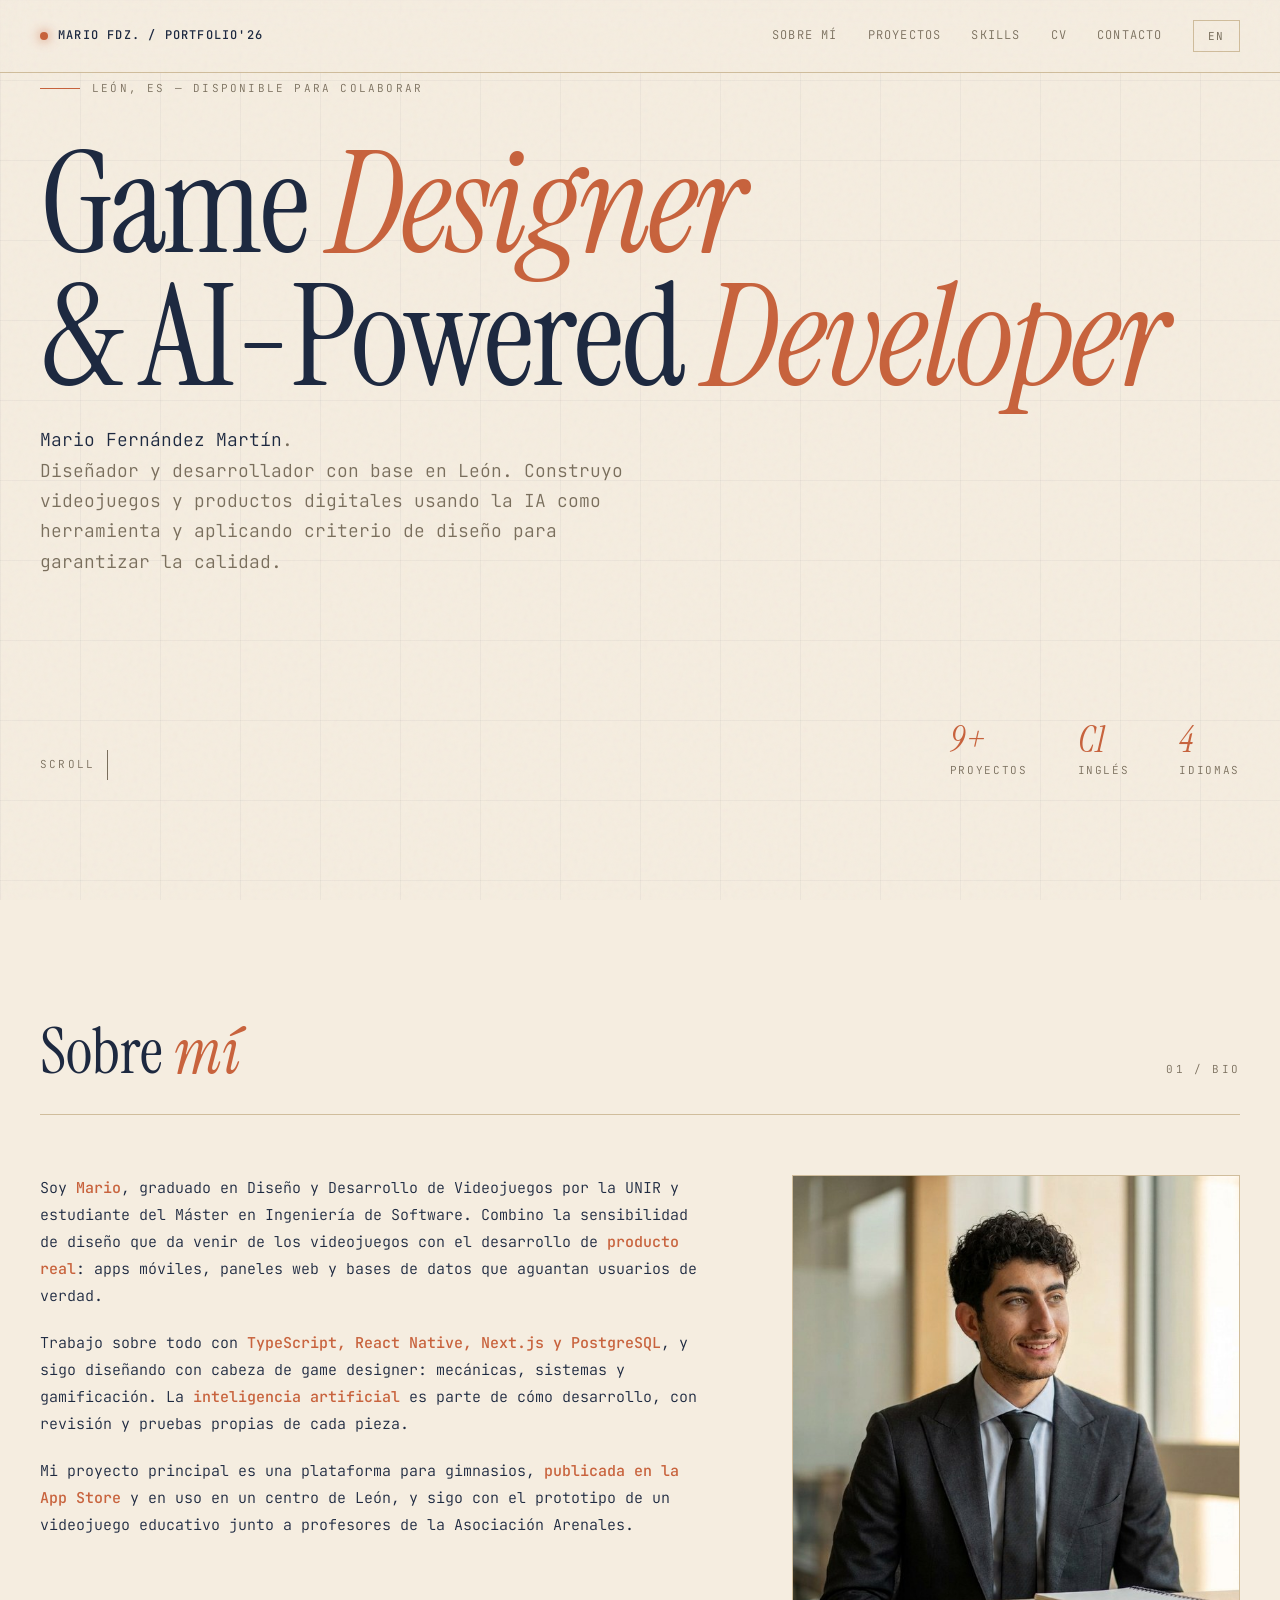
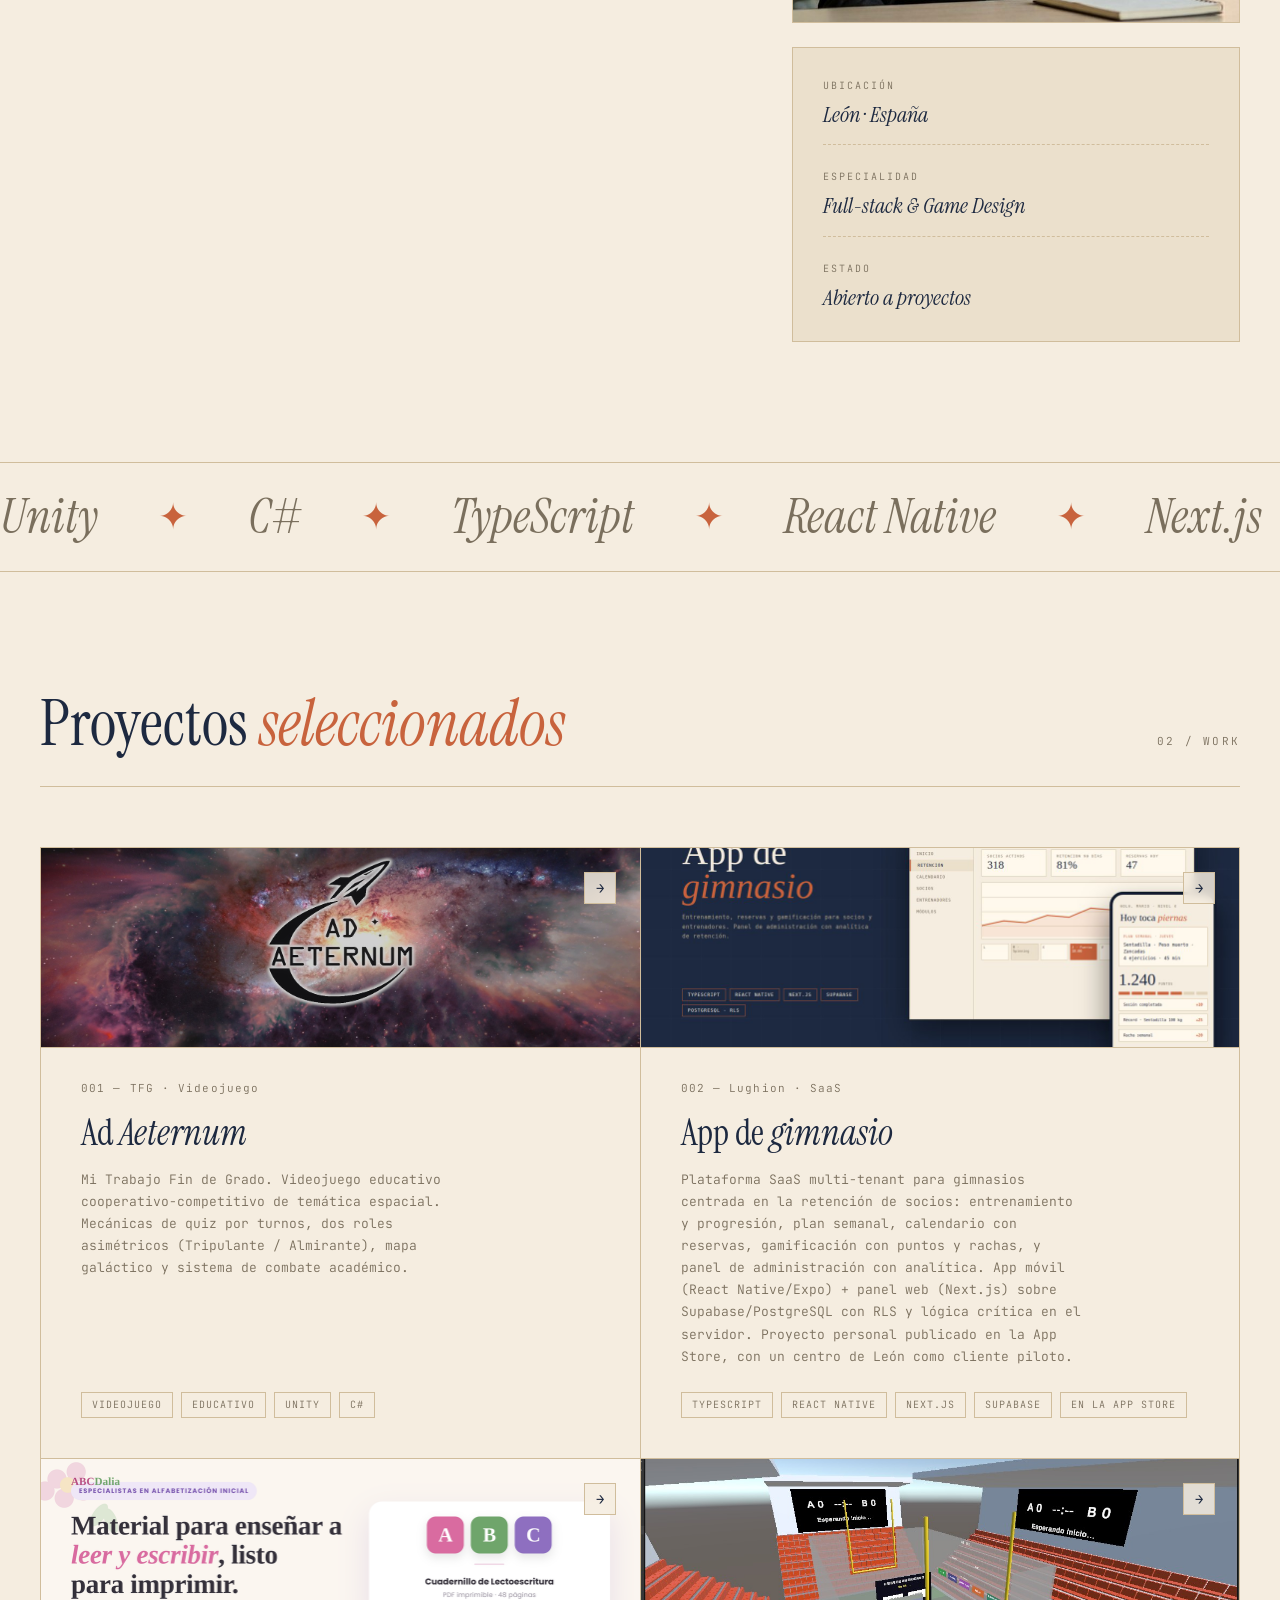
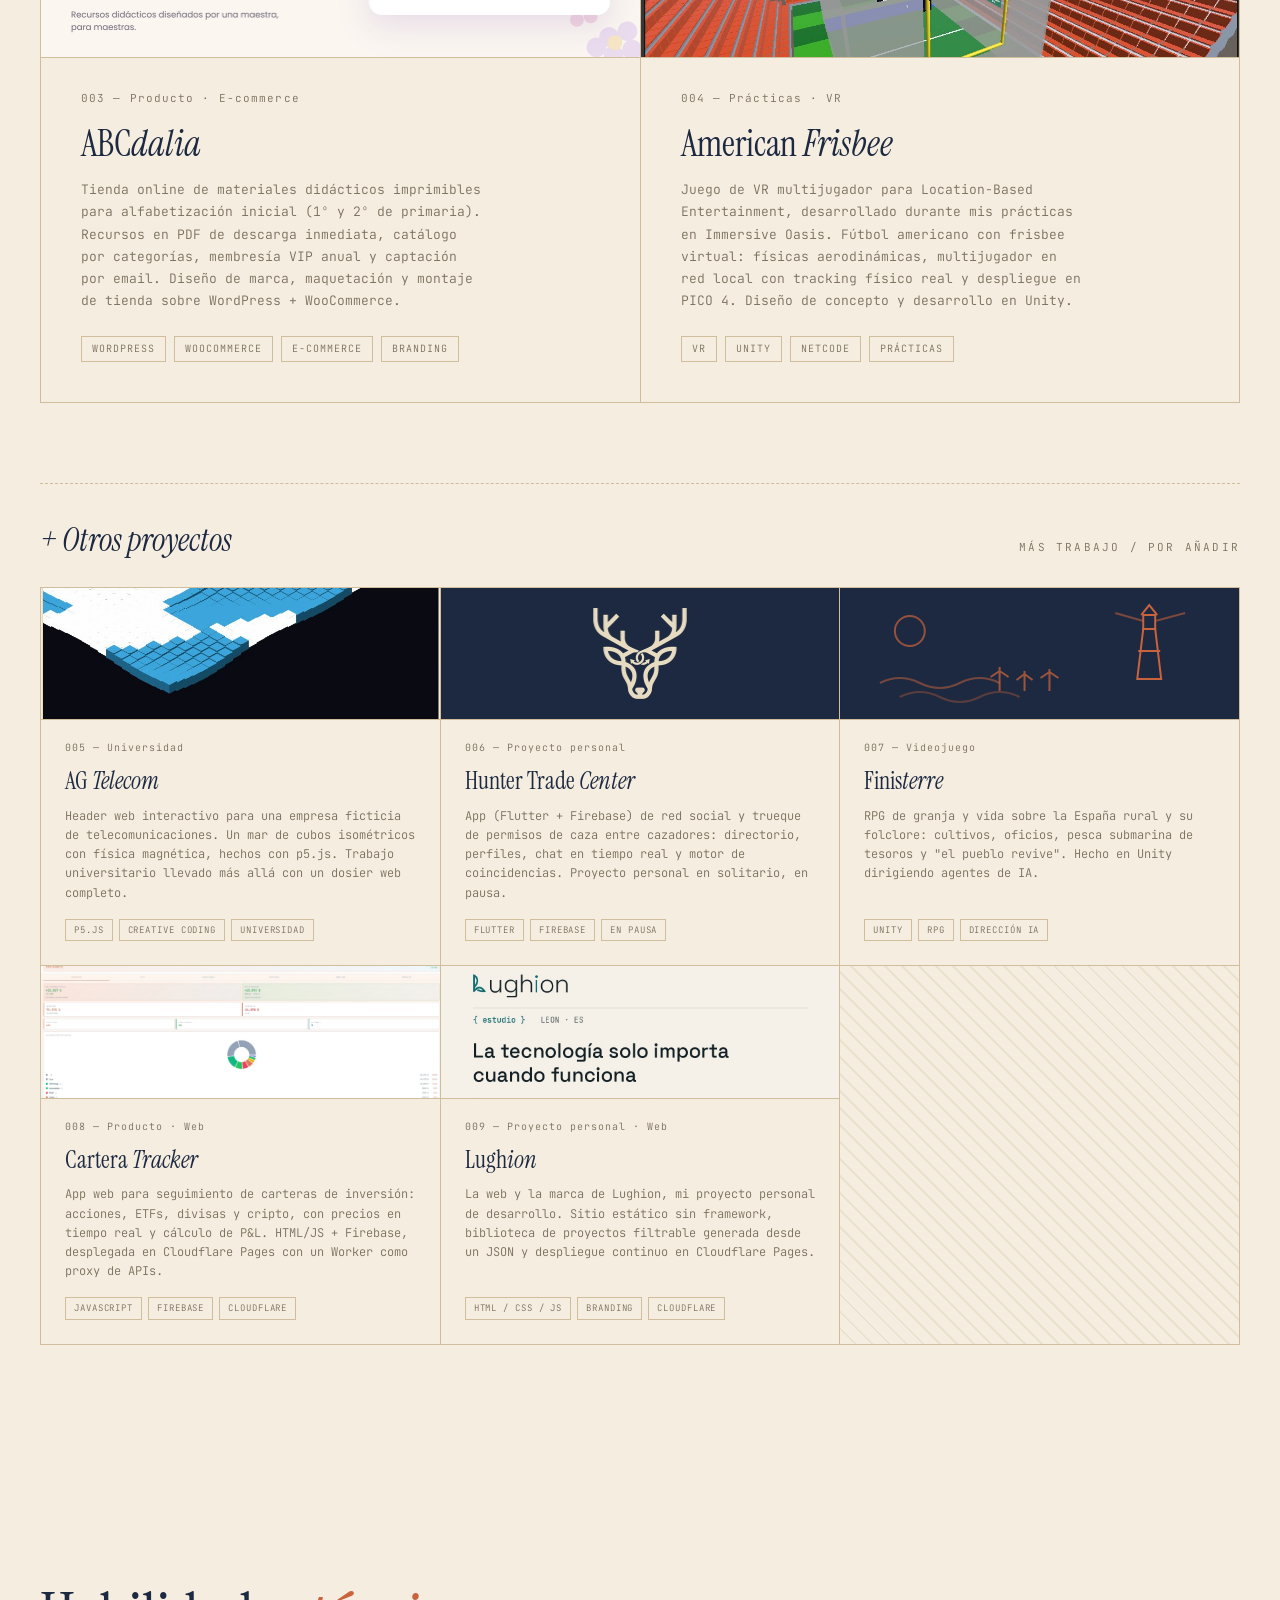
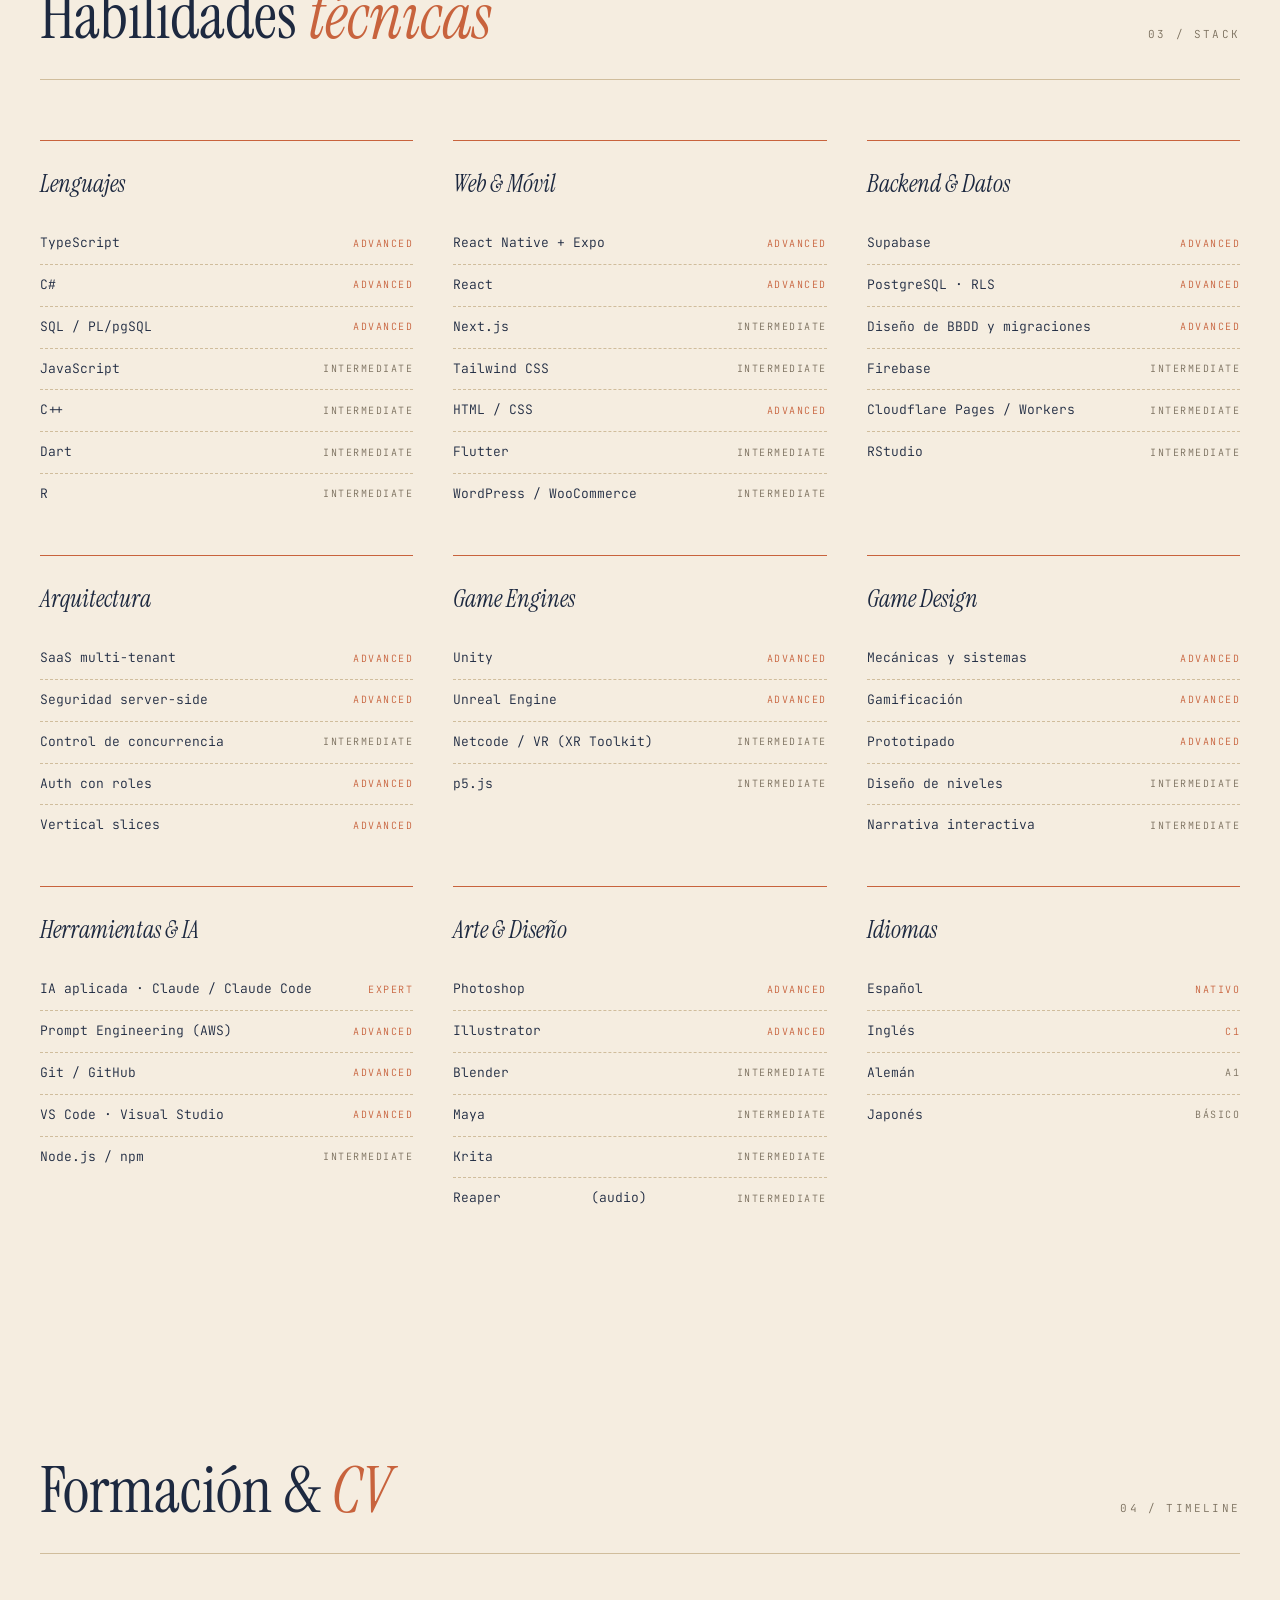
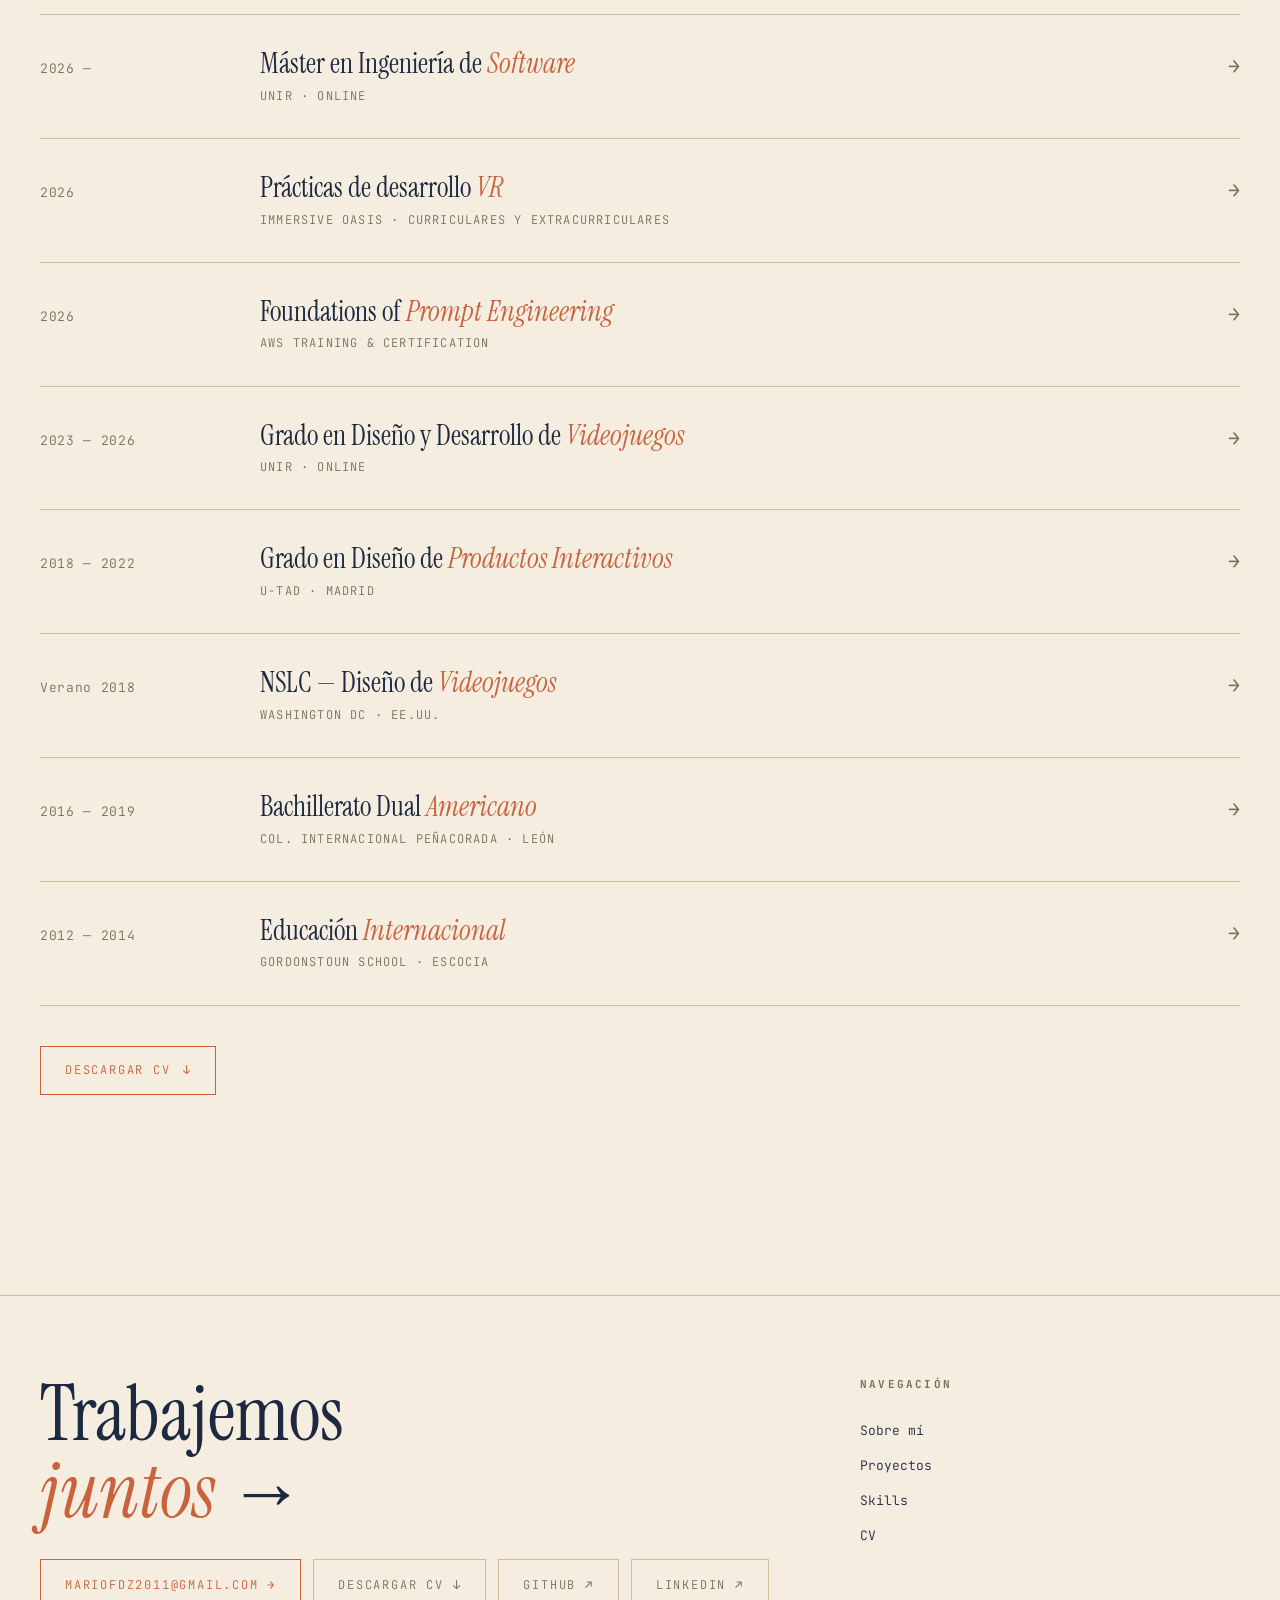
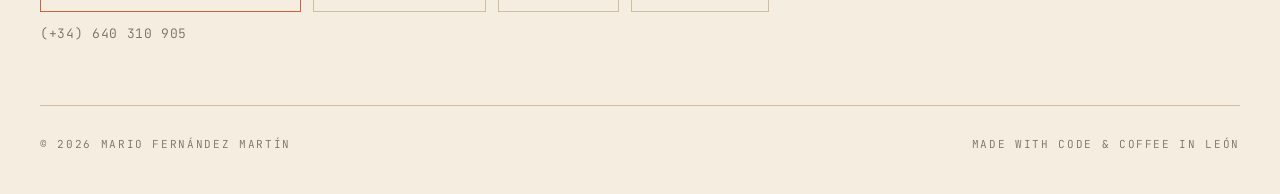
==== commit 0c822db2: "update" ====
--- a/index.html
+++ b/index.html
@@ -1048,8 +1048,8 @@
         <span class="en">I mostly work with <strong>TypeScript, React Native, Next.js and PostgreSQL</strong>, and I still design with a game designer's head: mechanics, systems and gamification. <strong>Artificial intelligence</strong> is part of how I build, with my own review and testing of every piece.</span>
       </p>
       <p>
-        <span class="es">Actualmente desarrollo una plataforma SaaS para gimnasios como primer encargo de <strong>Lughion</strong>, el estudio de software que he fundado en León, y sigo con el prototipo de un videojuego educativo junto a profesores de la Asociación Arenales.</span>
-        <span class="en">I'm currently building a SaaS platform for gyms as the first commission of <strong>Lughion</strong>, the software studio I founded in León, and continuing the prototype of an educational video game with teachers from Asociación Arenales.</span>
+        <span class="es">Mi proyecto principal es una plataforma para gimnasios, <strong>publicada en la App Store</strong> y en uso en un centro de León, y sigo con el prototipo de un videojuego educativo junto a profesores de la Asociación Arenales.</span>
+        <span class="en">My main project is a platform for gyms, <strong>live on the App Store</strong> and in use at a centre in León, and I'm continuing the prototype of an educational video game with teachers from Asociación Arenales.</span>
       </p>
     </div>
     <div class="about-side">
@@ -1134,15 +1134,15 @@
         <div class="number"><span class="es">002 — Lughion · SaaS</span><span class="en">002 — Lughion · SaaS</span></div>
         <h3><span class="es">App de <span class="italic">gimnasio</span></span><span class="en">Gym <span class="italic">app</span></span></h3>
         <p class="description">
-          <span class="es">Plataforma SaaS multi-tenant para gimnasios centrada en la retención de socios: entrenamiento y progresión, plan semanal, calendario con reservas, gamificación con puntos y rachas, y panel de administración con analítica. App móvil (React Native/Expo) + panel web (Next.js) sobre Supabase/PostgreSQL con RLS y lógica crítica en el servidor. Primer encargo de mi estudio, Lughion.</span>
-          <span class="en">A multi-tenant SaaS platform for gyms focused on member retention: training and progression, weekly plan, calendar with bookings, gamification with points and streaks, and an admin panel with analytics. Mobile app (React Native/Expo) + web panel (Next.js) on Supabase/PostgreSQL with RLS and server-side critical logic. The first commission of my studio, Lughion.</span>
+          <span class="es">Plataforma SaaS multi-tenant para gimnasios centrada en la retención de socios: entrenamiento y progresión, plan semanal, calendario con reservas, gamificación con puntos y rachas, y panel de administración con analítica. App móvil (React Native/Expo) + panel web (Next.js) sobre Supabase/PostgreSQL con RLS y lógica crítica en el servidor. Proyecto personal publicado en la App Store, con un centro de León como cliente piloto.</span>
+          <span class="en">A multi-tenant SaaS platform for gyms focused on member retention: training and progression, weekly plan, calendar with bookings, gamification with points and streaks, and an admin panel with analytics. Mobile app (React Native/Expo) + web panel (Next.js) on Supabase/PostgreSQL with RLS and server-side critical logic. A personal project live on the App Store, with a centre in León as its pilot client.</span>
         </p>
         <div class="tech-stack">
           <span class="tag">TypeScript</span>
           <span class="tag">React Native</span>
           <span class="tag">Next.js</span>
           <span class="tag">Supabase</span>
-          <span class="tag"><span class="es">En desarrollo</span><span class="en">In development</span></span>
+          <span class="tag"><span class="es">En la App Store</span><span class="en">On the App Store</span></span>
         </div>
       </div>
     </a>
@@ -1276,14 +1276,14 @@
 
     <a href="lughion.html" class="project-card-small">
       <div class="thumb">
-        <img src="assets/lughion/og.jpg" alt="Lughion — estudio de software en León">
+        <img src="assets/lughion/og.jpg" alt="Lughion — web y marca de mi proyecto personal">
       </div>
       <div class="card-body">
-        <div class="number"><span class="es">009 — Mi estudio · Web</span><span class="en">009 — My studio · Web</span></div>
+        <div class="number"><span class="es">009 — Proyecto personal · Web</span><span class="en">009 — Personal project · Web</span></div>
         <h4>Lugh<span class="italic">ion</span></h4>
         <p class="description">
-          <span class="es">La web y la marca de mi estudio de software en León. Sitio estático sin framework, biblioteca de proyectos filtrable generada desde un JSON y despliegue continuo en Cloudflare Pages.</span>
-          <span class="en">The website and brand of my software studio in León. A framework-free static site, a filterable project library generated from JSON, and continuous deployment on Cloudflare Pages.</span>
+          <span class="es">La web y la marca de Lughion, mi proyecto personal de desarrollo. Sitio estático sin framework, biblioteca de proyectos filtrable generada desde un JSON y despliegue continuo en Cloudflare Pages.</span>
+          <span class="en">The website and brand of Lughion, my personal development project. A framework-free static site, a filterable project library generated from JSON, and continuous deployment on Cloudflare Pages.</span>
         </p>
         <div class="tech-stack">
           <span class="tag">HTML / CSS / JS</span>
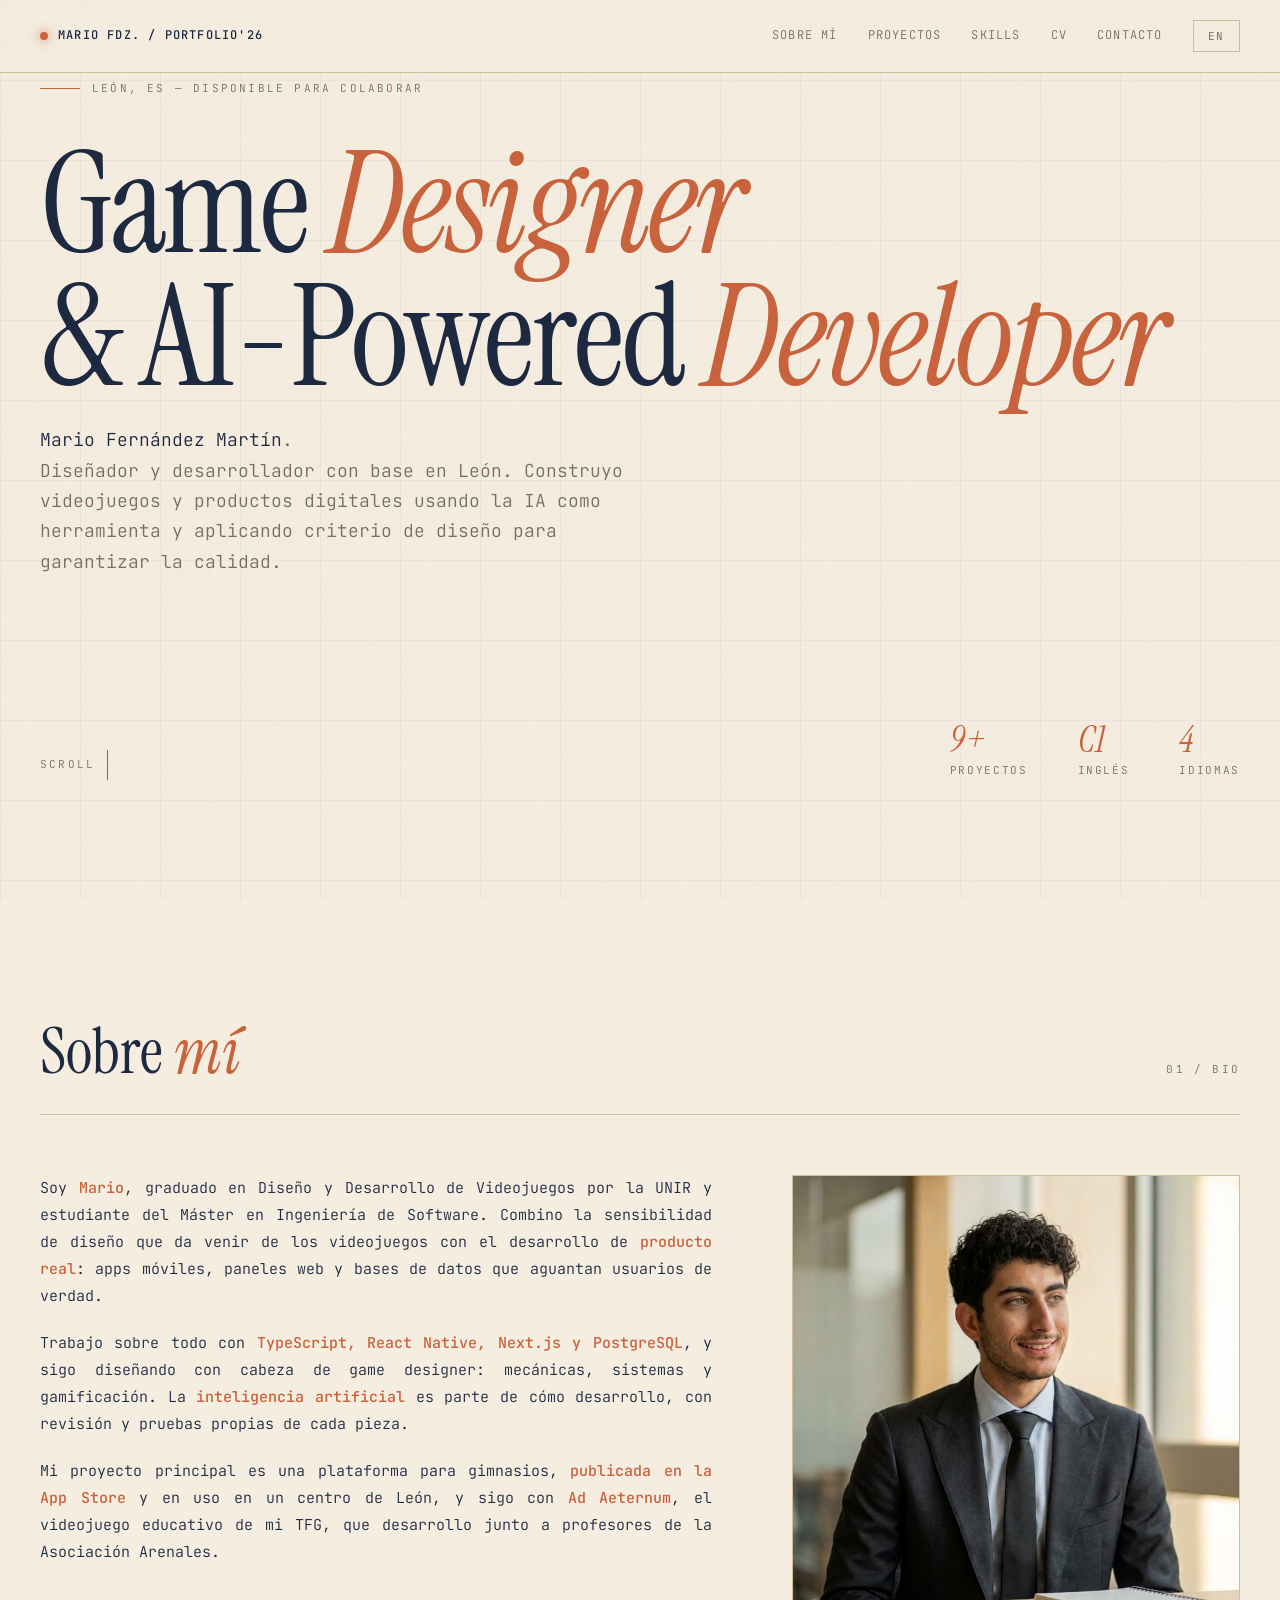
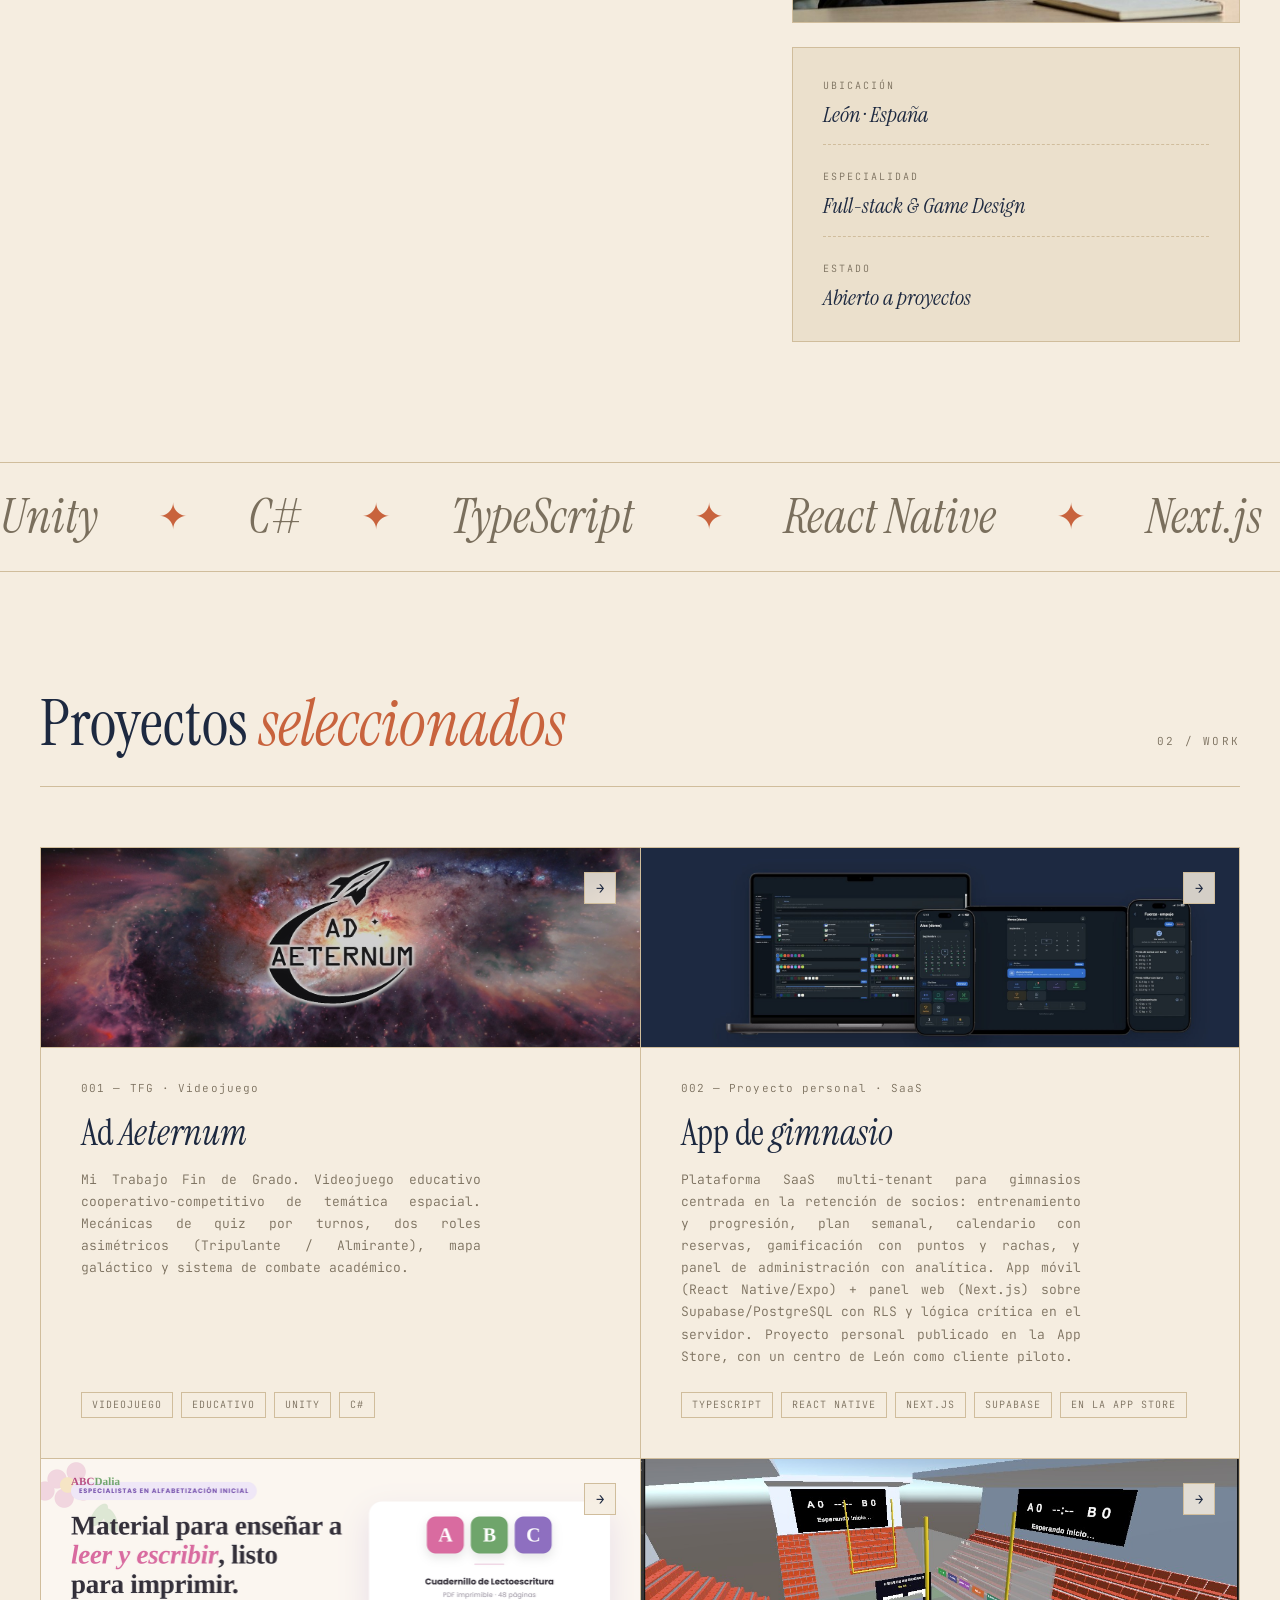
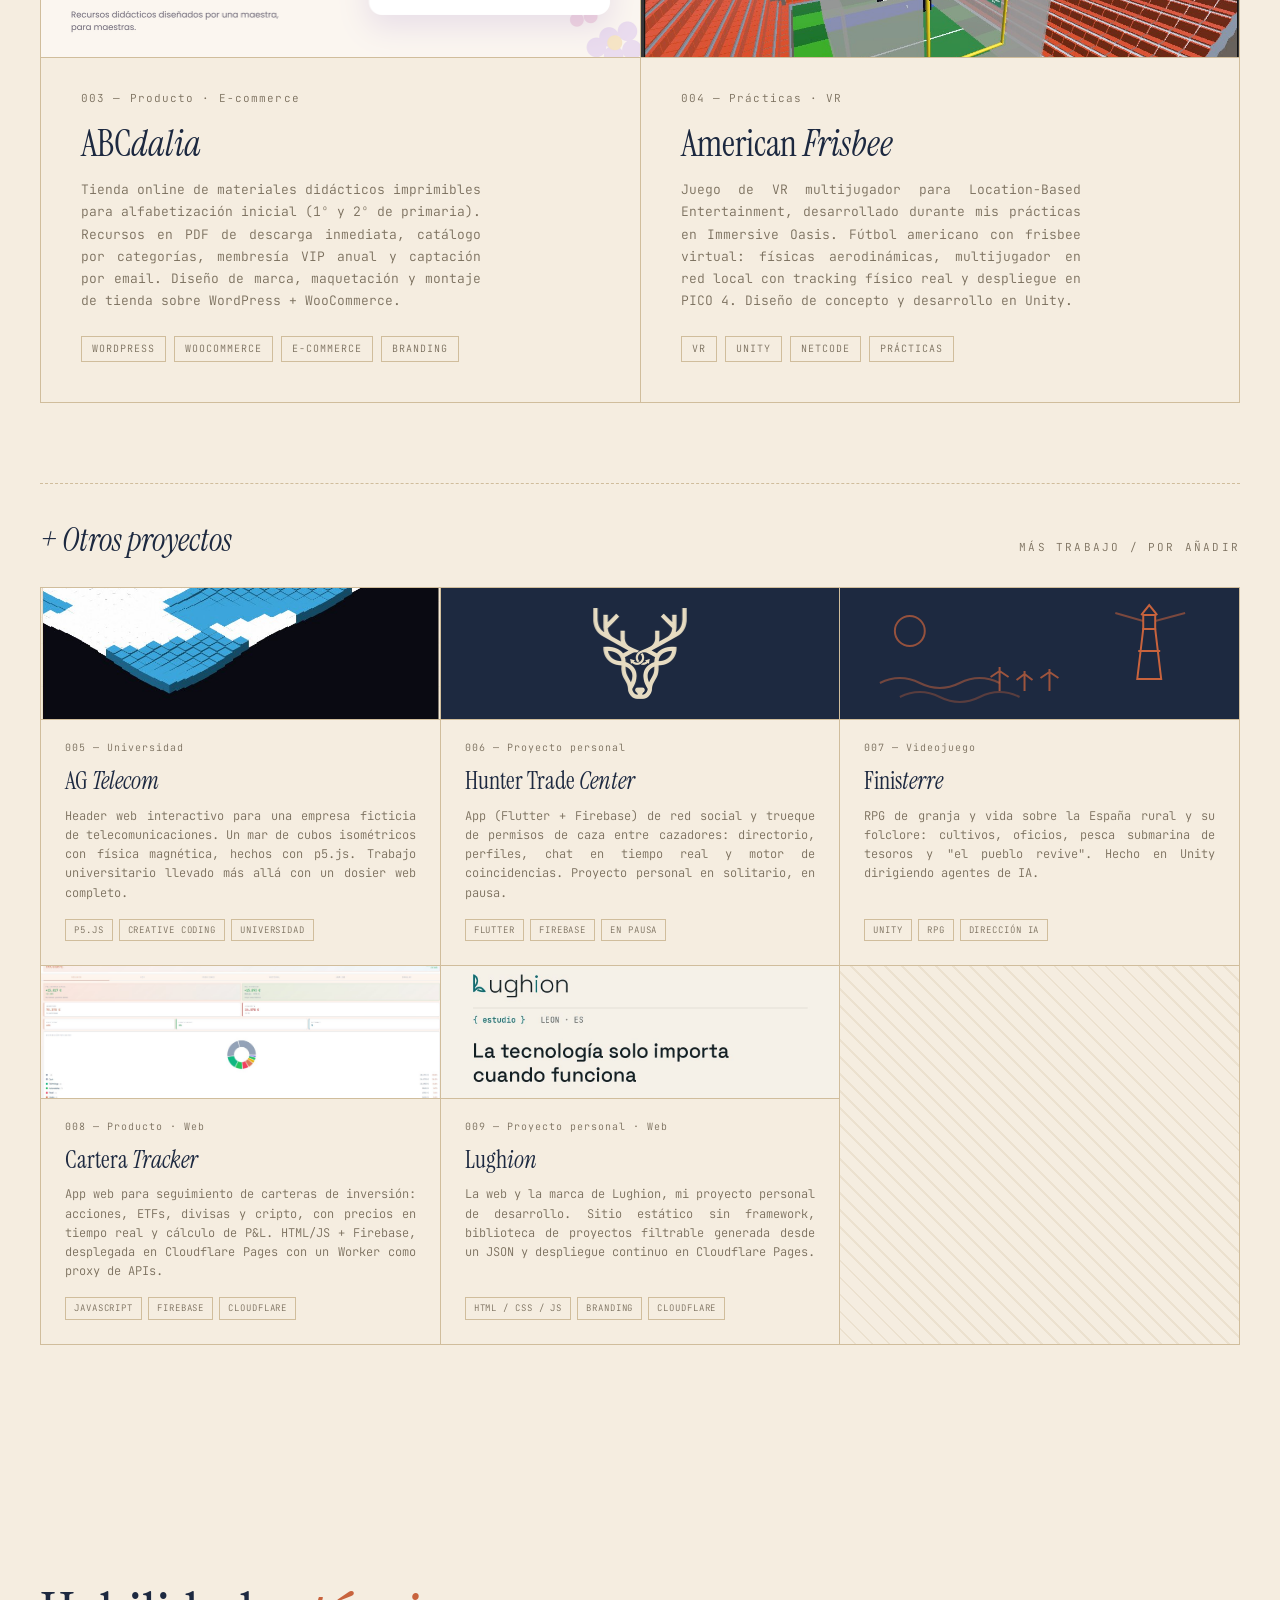
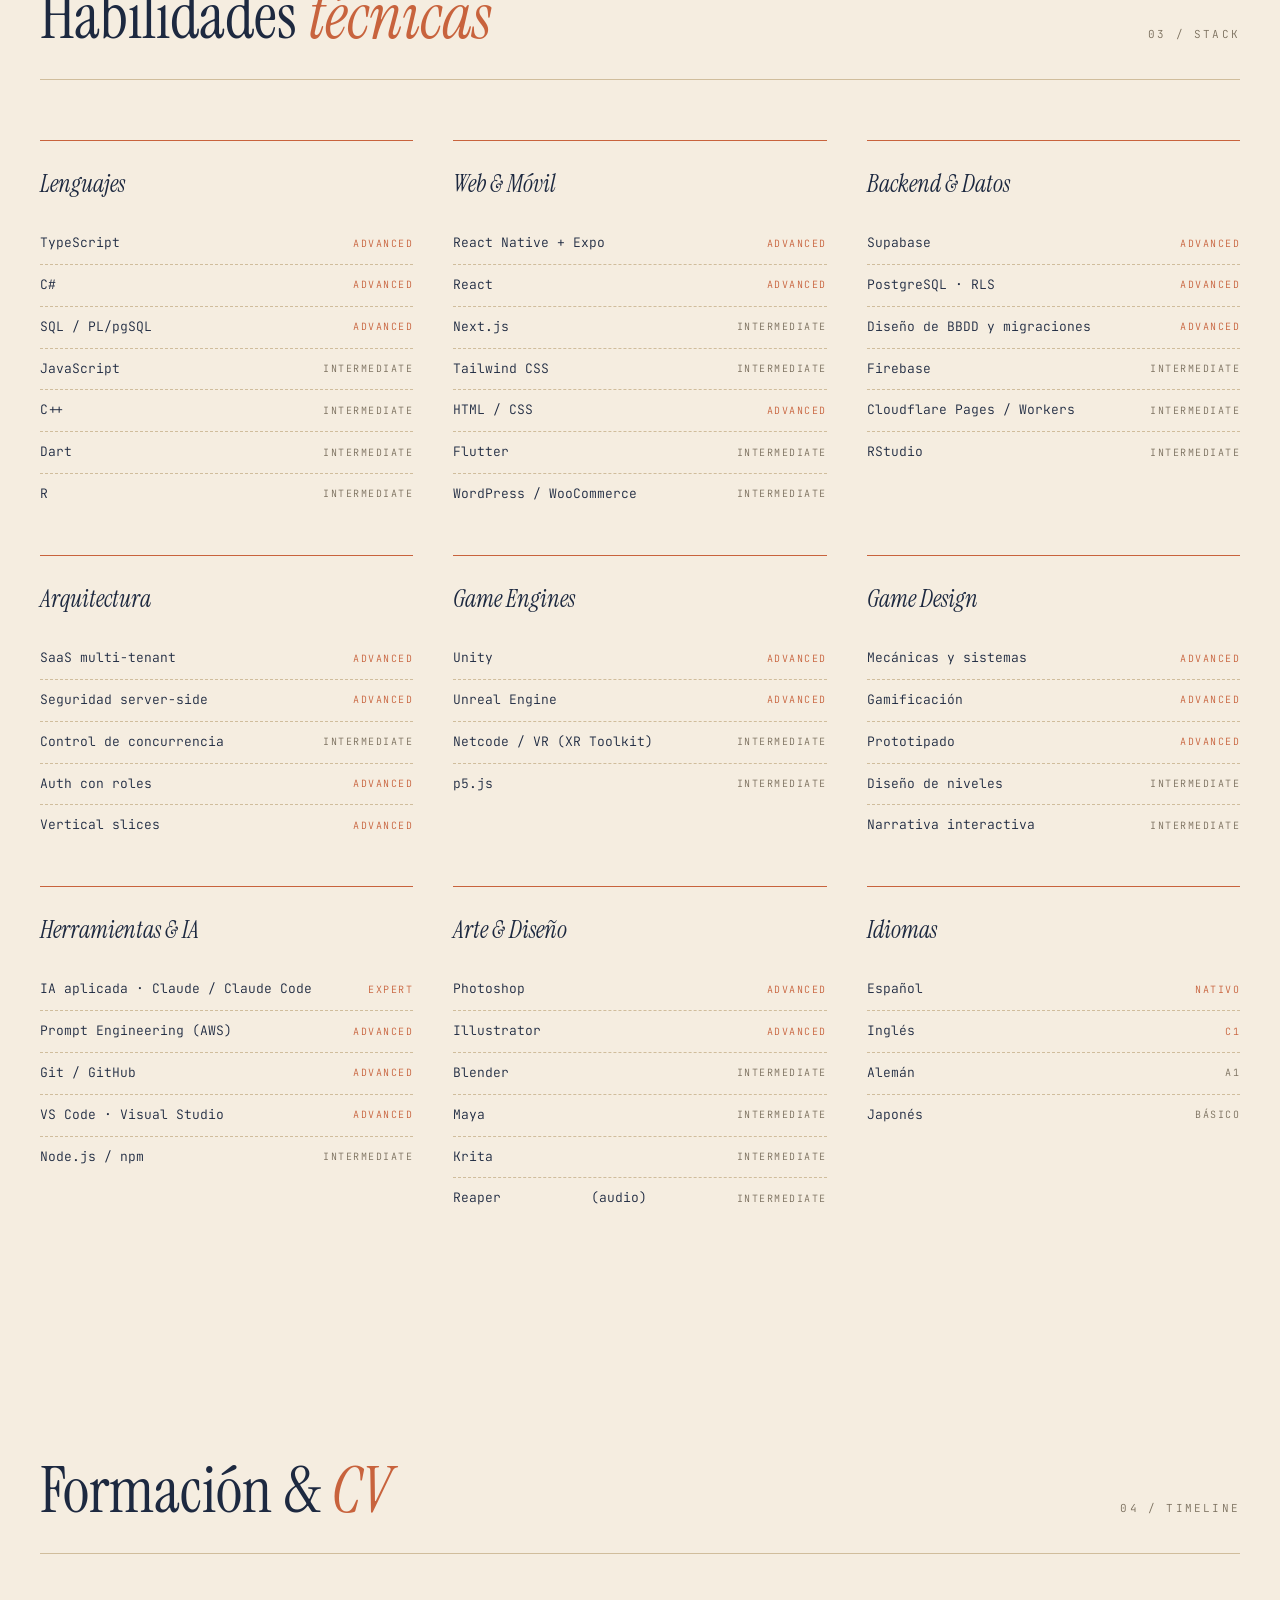
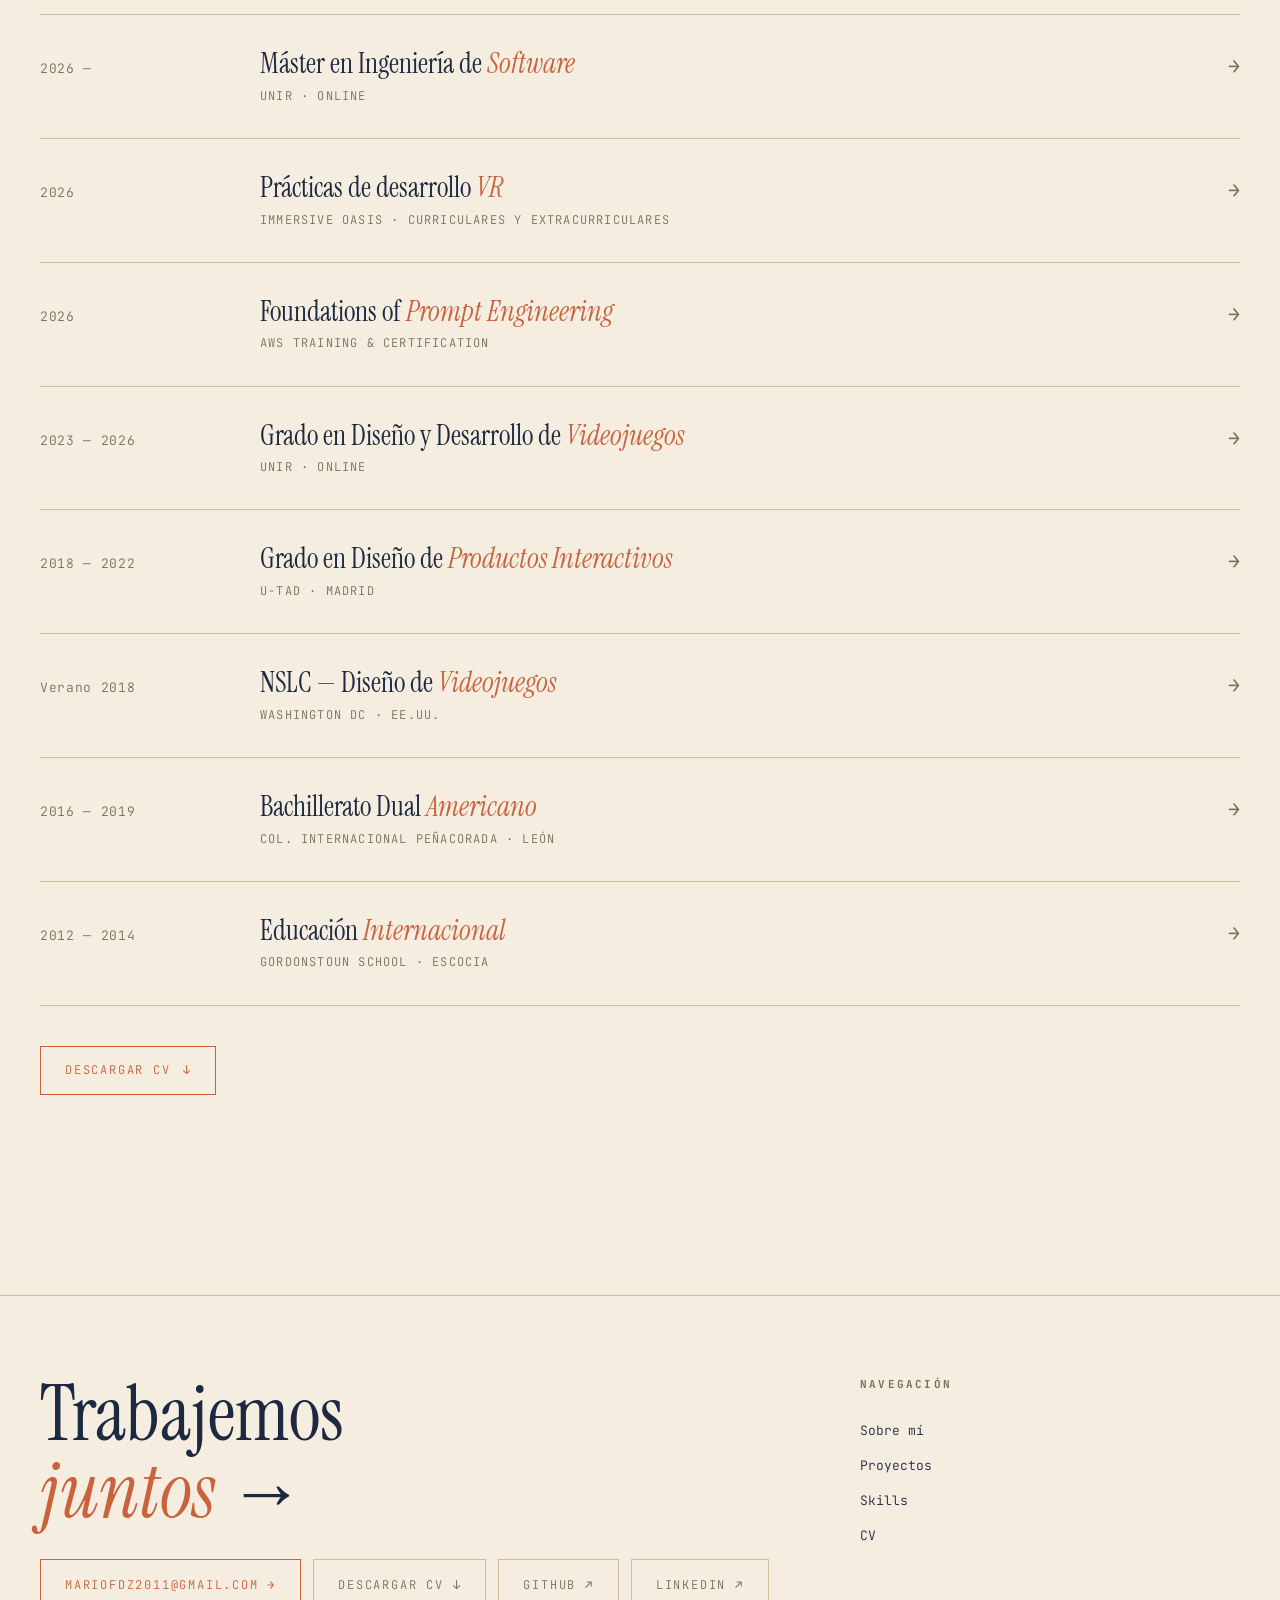
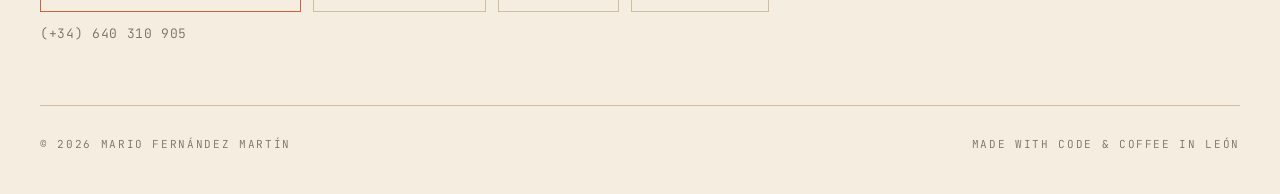
==== commit 8a929535: "Portafolio: app de gimnasio con capturas reales, textos justificados y textos al día" ====
--- a/index.html
+++ b/index.html
@@ -972,6 +972,19 @@
   .marquee-track span { font-size: 32px; }
   .marquee-track .dot { font-size: 24px; }
 }
+
+/* ── Párrafos justificados (Mario, 24/09) ─────────────────────────
+   Todo párrafo de texto corrido va justificado: se ve más ordenado.
+   Con guiones automáticos (el idioma lo pone el botón ES/EN en <html
+   lang>) para que no queden huecos grandes entre palabras. Los
+   titulares (tagline, subtítulos) y los pies de una línea se quedan
+   como estaban. */
+p:not(.tagline):not(.subtitle):not(.role):not([style]),
+.mech-body, .view-body, .feat-body, .legend-desc, .pitch-body, .role-body {
+  text-align: justify;
+  -webkit-hyphens: auto;
+  hyphens: auto;
+}
 </style>
 </head>
 <body class="lang-es">
@@ -1048,8 +1061,8 @@
         <span class="en">I mostly work with <strong>TypeScript, React Native, Next.js and PostgreSQL</strong>, and I still design with a game designer's head: mechanics, systems and gamification. <strong>Artificial intelligence</strong> is part of how I build, with my own review and testing of every piece.</span>
       </p>
       <p>
-        <span class="es">Mi proyecto principal es una plataforma para gimnasios, <strong>publicada en la App Store</strong> y en uso en un centro de León, y sigo con el prototipo de un videojuego educativo junto a profesores de la Asociación Arenales.</span>
-        <span class="en">My main project is a platform for gyms, <strong>live on the App Store</strong> and in use at a centre in León, and I'm continuing the prototype of an educational video game with teachers from Asociación Arenales.</span>
+        <span class="es">Mi proyecto principal es una plataforma para gimnasios, <strong>publicada en la App Store</strong> y en uso en un centro de León, y sigo con <strong>Ad Aeternum</strong>, el videojuego educativo de mi TFG, que desarrollo junto a profesores de la Asociación Arenales.</span>
+        <span class="en">My main project is a platform for gyms, <strong>live on the App Store</strong> and in use at a centre in León, and I'm continuing <strong>Ad Aeternum</strong>, the educational video game from my final project, which I'm building with teachers from Asociación Arenales.</span>
       </p>
     </div>
     <div class="about-side">
@@ -1131,7 +1144,7 @@
       </div>
       <div class="arrow">→</div>
       <div class="card-body">
-        <div class="number"><span class="es">002 — Lughion · SaaS</span><span class="en">002 — Lughion · SaaS</span></div>
+        <div class="number"><span class="es">002 — Proyecto personal · SaaS</span><span class="en">002 — Personal project · SaaS</span></div>
         <h3><span class="es">App de <span class="italic">gimnasio</span></span><span class="en">Gym <span class="italic">app</span></span></h3>
         <p class="description">
           <span class="es">Plataforma SaaS multi-tenant para gimnasios centrada en la retención de socios: entrenamiento y progresión, plan semanal, calendario con reservas, gamificación con puntos y rachas, y panel de administración con analítica. App móvil (React Native/Expo) + panel web (Next.js) sobre Supabase/PostgreSQL con RLS y lógica crítica en el servidor. Proyecto personal publicado en la App Store, con un centro de León como cliente piloto.</span>
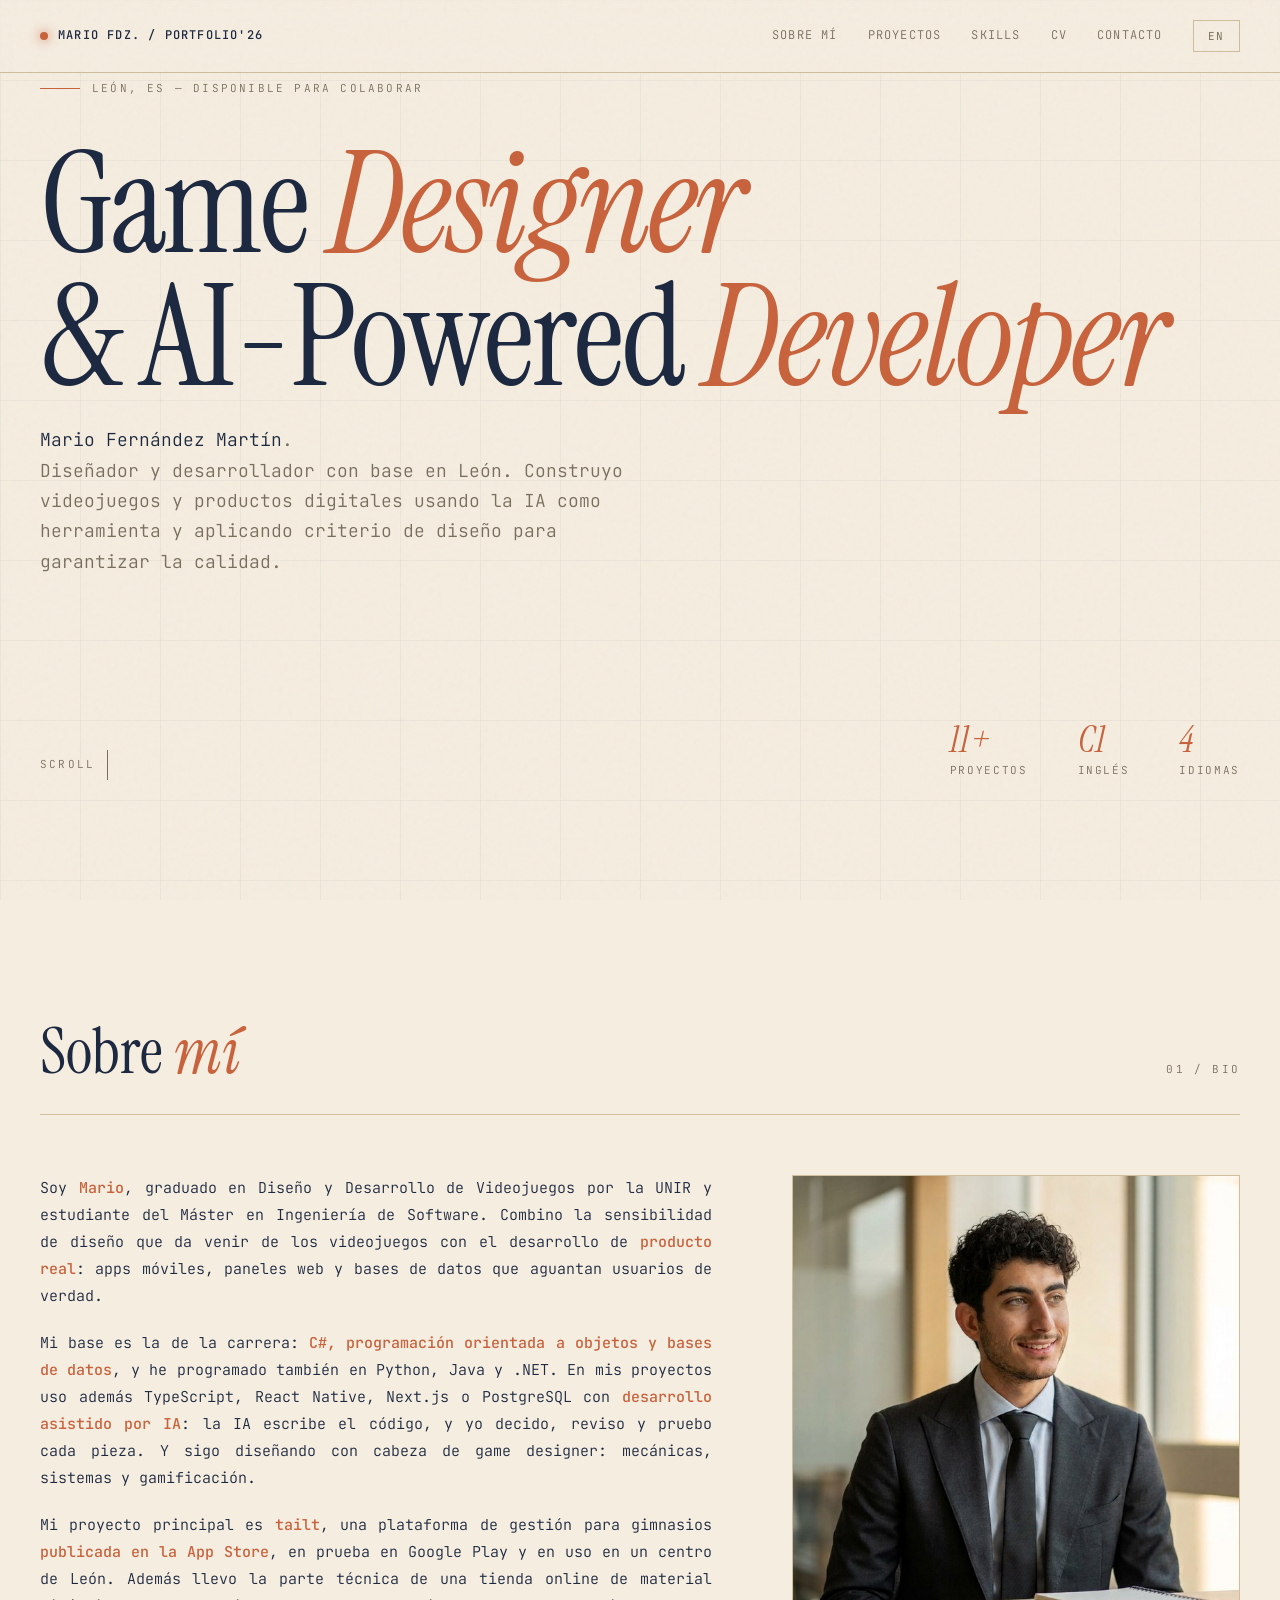
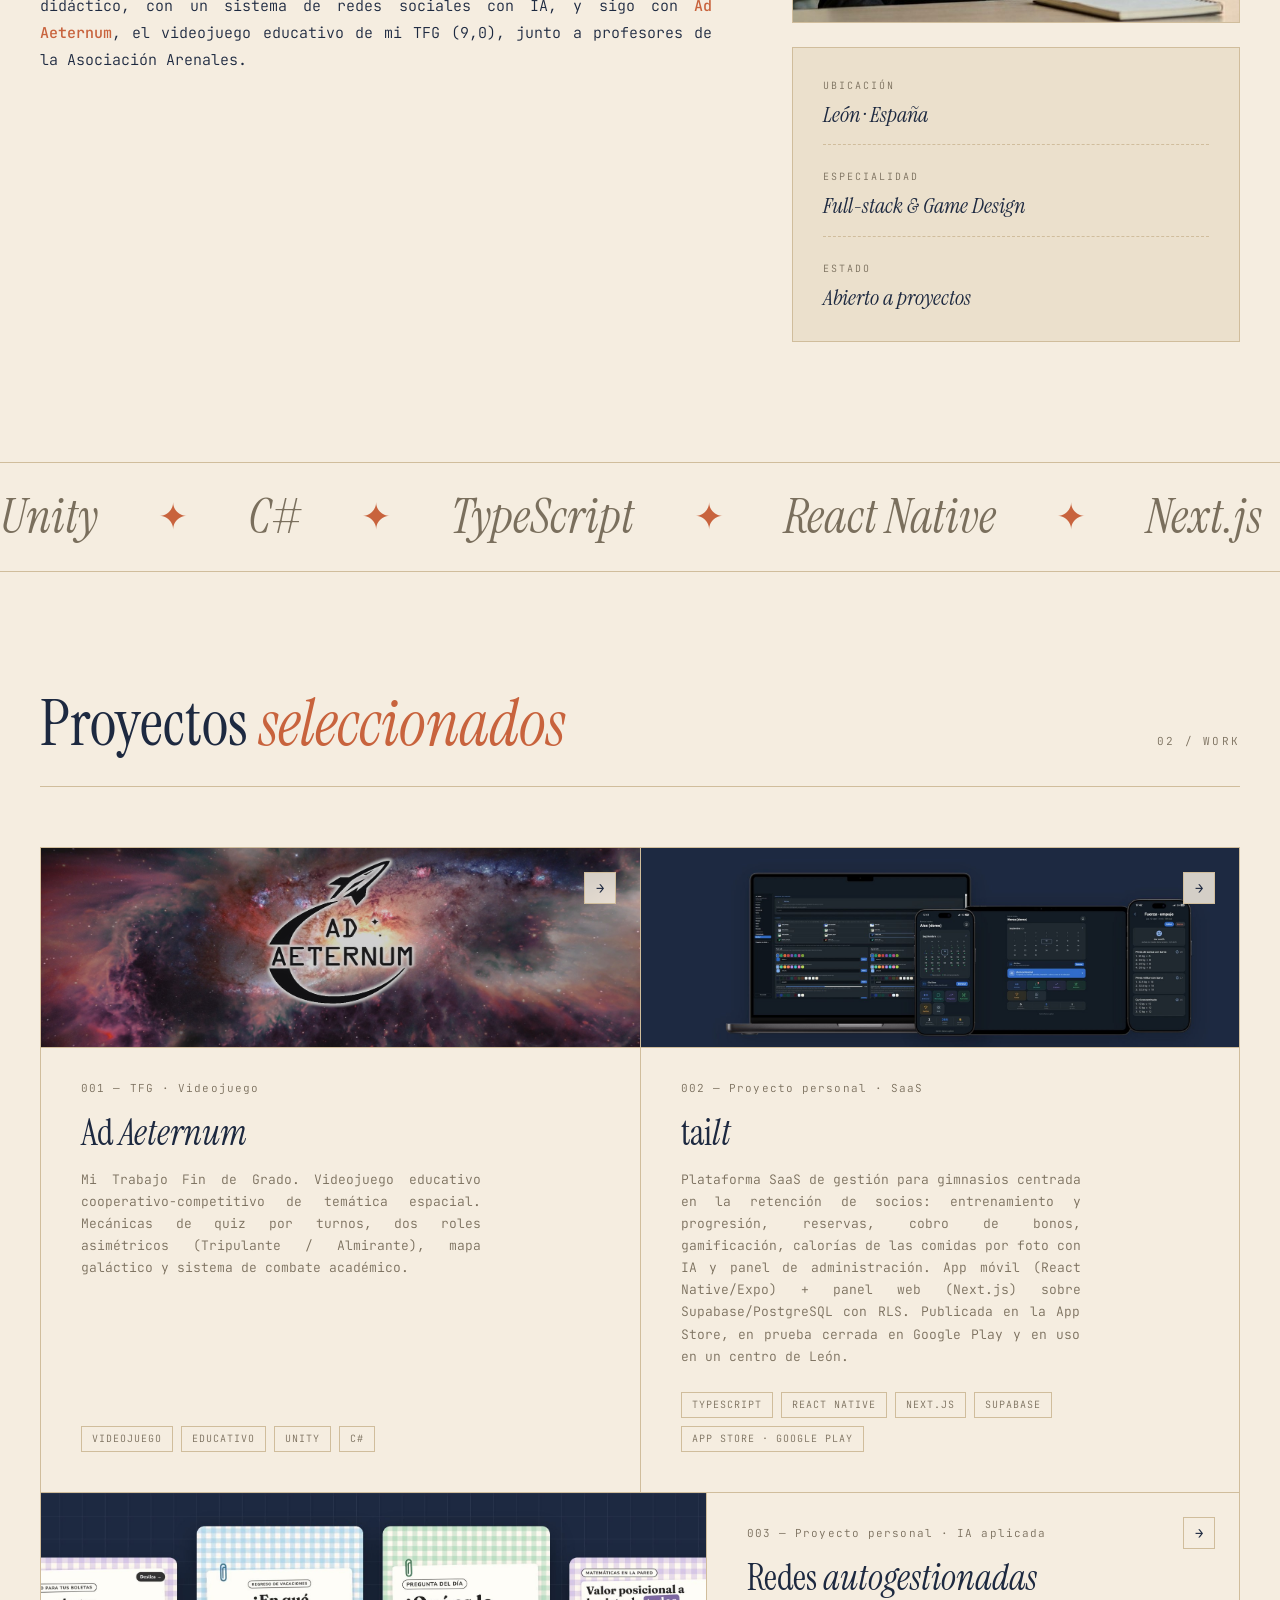
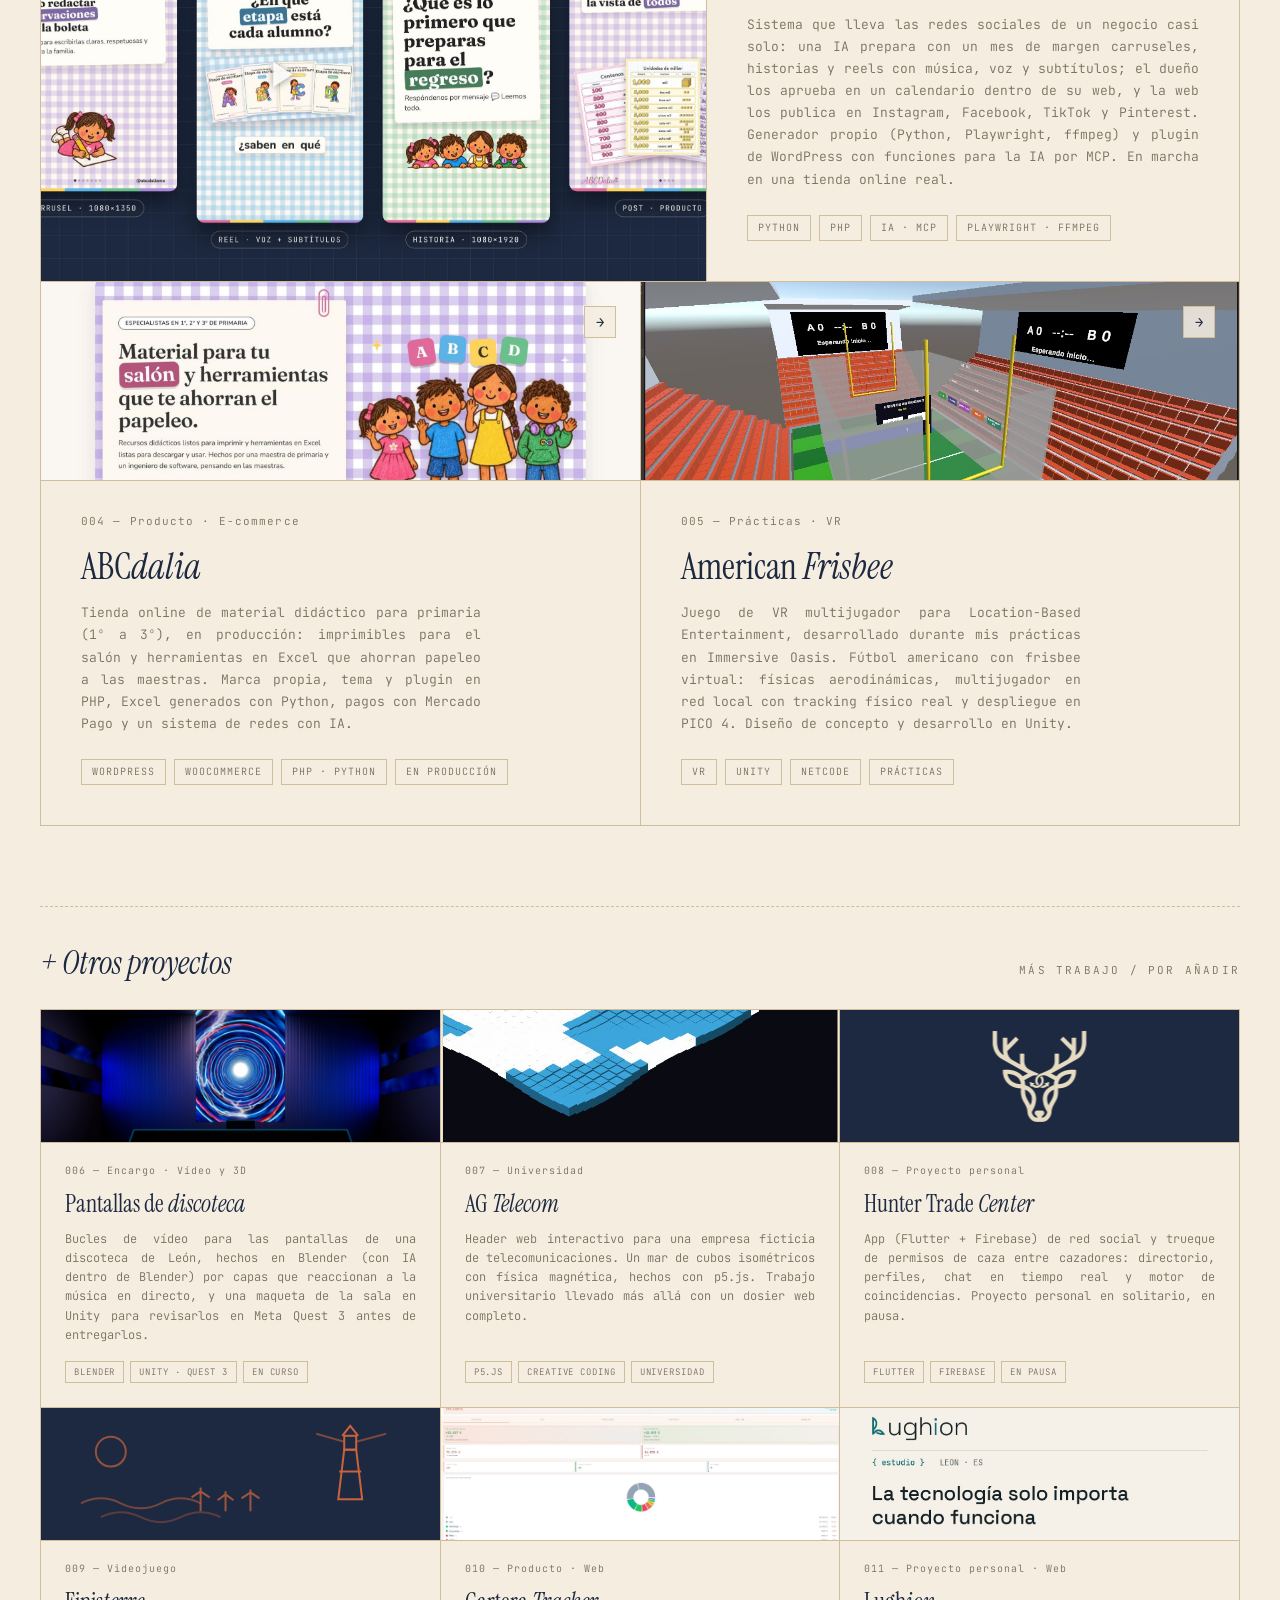
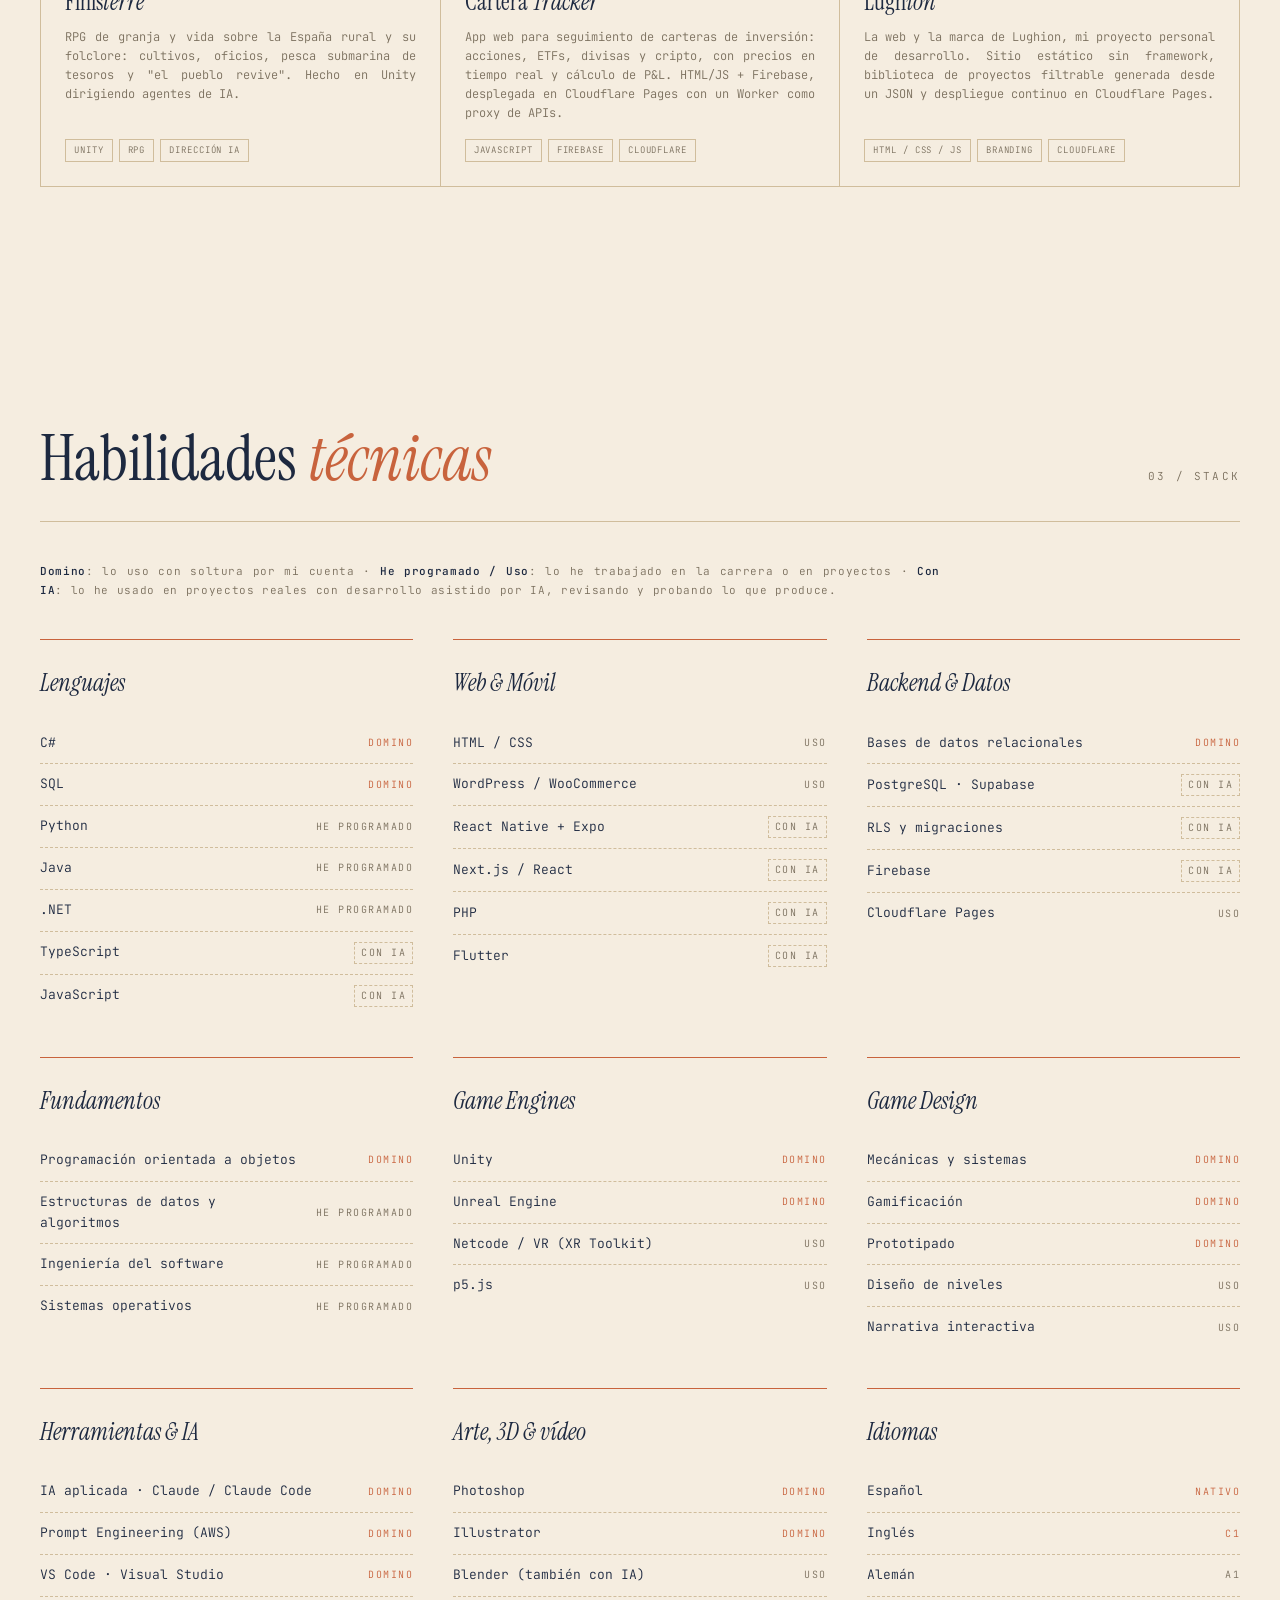
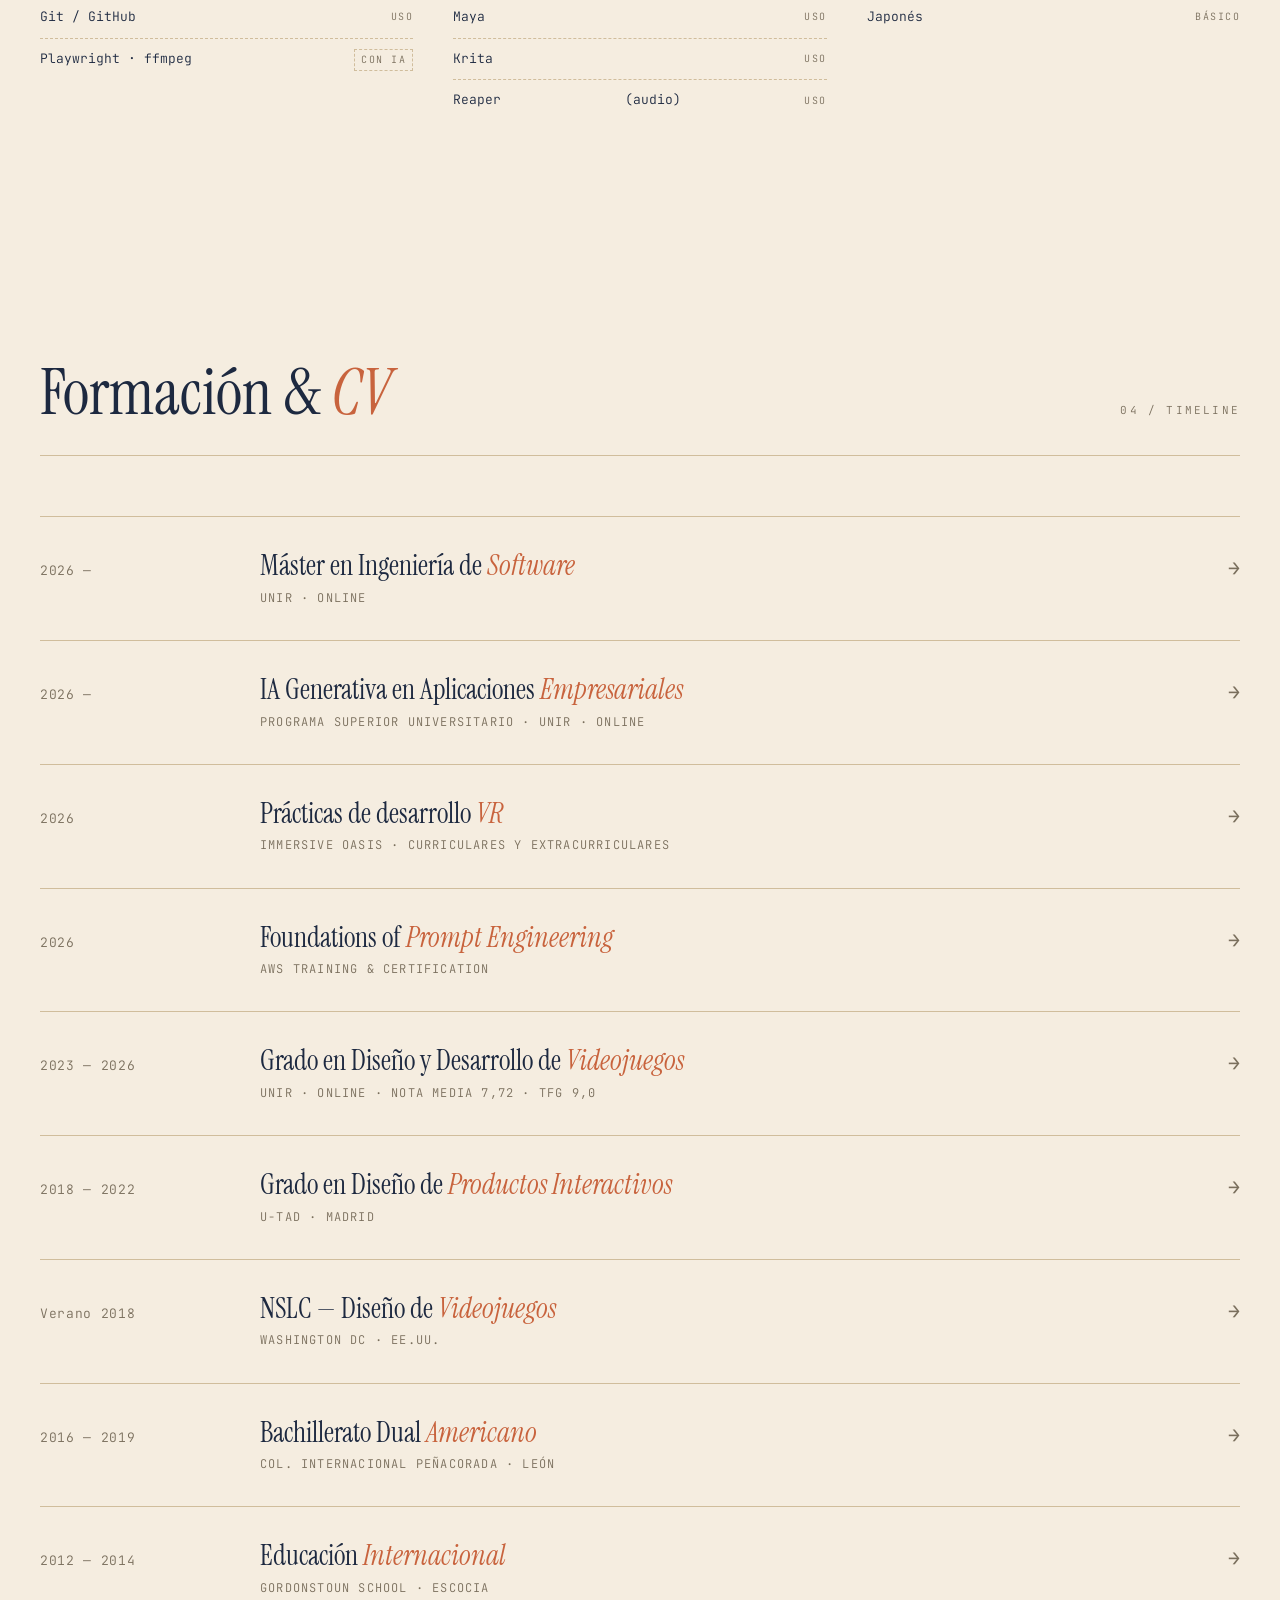
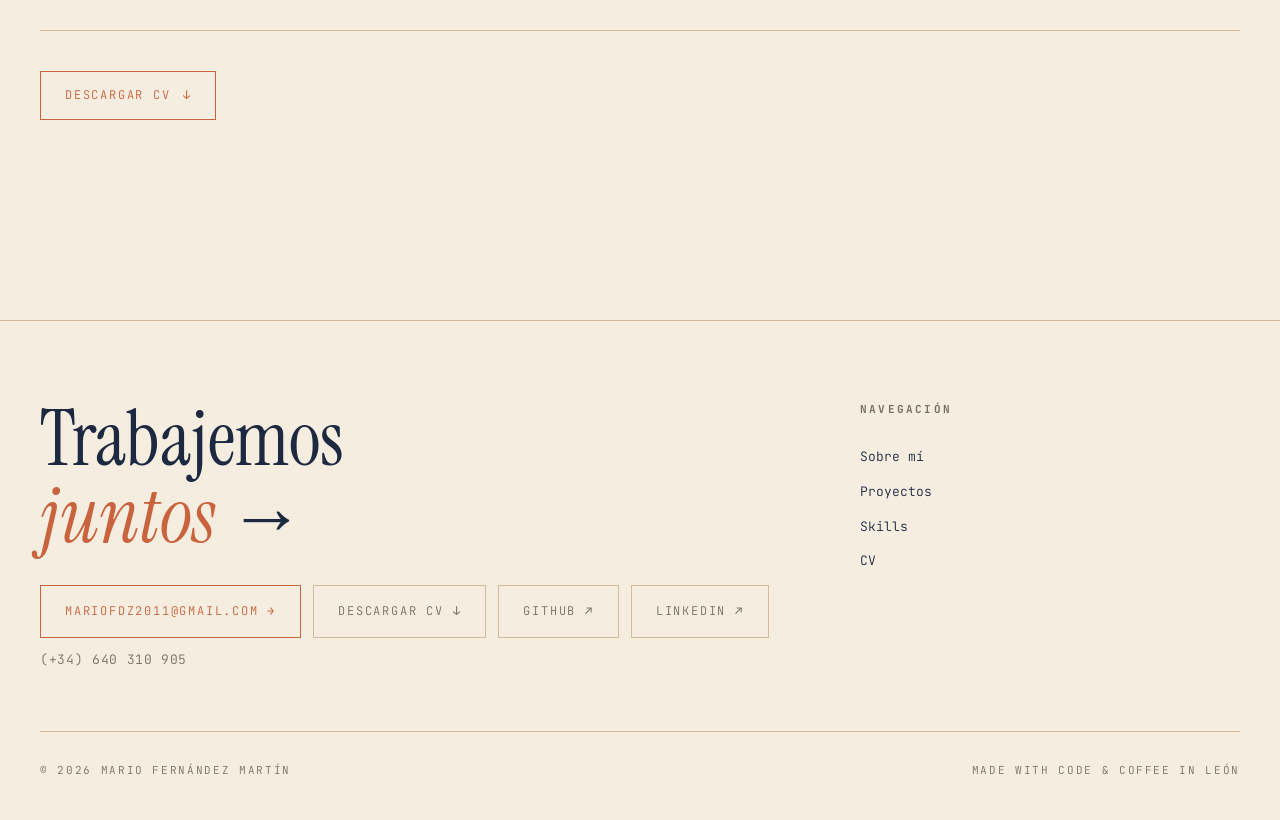
==== commit 7bbb4089: "Portafolio: redes autogestionadas, ABCDalia al dia, tailt, discoteca, habilidades por niveles y CV n" ====
--- a/index.html
+++ b/index.html
@@ -563,6 +563,15 @@
   letter-spacing: 0.2em;
 }
 
+/* 08/11 · Ficha ancha (ocupa las dos columnas): imagen a la izquierda y
+   texto a la derecha. En móvil vuelve a ser una ficha normal. */
+.project-card.ancha { grid-column: 1 / -1; display: grid; grid-template-columns: minmax(0, 1.25fr) minmax(0, 1fr); }
+.project-card.ancha .thumb { aspect-ratio: auto; height: 100%; min-height: 320px; border-bottom: none; border-right: 1px solid var(--border); }
+.project-card.ancha .description { max-width: 520px; }
+/* Ficha sin página propia: no parece un enlace (sin flecha ni mano). */
+.project-card-small.sin-enlace { cursor: default; }
+.project-card-small.sin-enlace:hover { background: var(--bg); }
+
 .projects-grid-small {
   display: grid;
   grid-template-columns: repeat(3, 1fr);
@@ -570,7 +579,11 @@
   background: var(--border);
   border: 1px solid var(--border);
 }
+/* 08/11 · Con 6 fichas las dos filas quedan llenas: el relleno rayado
+   sobra. Si vuelve a haber un número que no sea múltiplo de 3, quitar
+   el display: none. */
 .projects-grid-small::after {
+  display: none;
   content: "";
   background: var(--bg);
   background-image: repeating-linear-gradient(45deg, transparent, transparent 10px, rgba(208,189,156,0.25) 10px, rgba(208,189,156,0.25) 12px);
@@ -710,6 +723,12 @@
 }
 
 .skill-list .level.expert { color: var(--accent); }
+/* 08/11 · Tres niveles honestos: lo que domina, lo que ha programado y lo
+   que ha usado en proyectos con desarrollo asistido por IA. El nivel se
+   lee en el texto (no solo en el color). */
+.skill-list .level.ia { border: 1px dashed var(--border); padding: 2px 6px; }
+.skills-leyenda { font-family: var(--mono); font-size: 11px; color: var(--muted); letter-spacing: 0.06em; line-height: 1.7; margin: -20px 0 40px; max-width: 900px; }
+.skills-leyenda b { color: var(--text); font-weight: 500; }
 
 .experience-list {
   border-top: 1px solid var(--border);
@@ -946,6 +965,8 @@
 }
 
 @media (max-width: 900px) {
+  .project-card.ancha { display: flex; flex-direction: column; }
+  .project-card.ancha .thumb { aspect-ratio: 2.2 / 1; height: auto; min-height: 0; border-right: none; border-bottom: 1px solid var(--border); }
   nav { padding: 16px 20px; }
   nav ul { display: none; }
   nav .logo { font-size: 11px; }
@@ -1029,7 +1050,7 @@
     <div class="scroll">Scroll</div>
     <div class="stats">
       <div class="stat">
-        <span class="num">9+</span>
+        <span class="num">11+</span>
         <span class="label"><span class="es">Proyectos</span><span class="en">Projects</span></span>
       </div>
       <div class="stat">
@@ -1057,12 +1078,12 @@
         <span class="en">I'm <strong>Mario</strong>, a graduate in Video Game Design & Development from UNIR and a Master's student in Software Engineering. I combine the design sensibility that comes from games with <strong>real product</strong> development: mobile apps, web panels and databases that hold up to real users.</span>
       </p>
       <p>
-        <span class="es">Trabajo sobre todo con <strong>TypeScript, React Native, Next.js y PostgreSQL</strong>, y sigo diseñando con cabeza de game designer: mecánicas, sistemas y gamificación. La <strong>inteligencia artificial</strong> es parte de cómo desarrollo, con revisión y pruebas propias de cada pieza.</span>
-        <span class="en">I mostly work with <strong>TypeScript, React Native, Next.js and PostgreSQL</strong>, and I still design with a game designer's head: mechanics, systems and gamification. <strong>Artificial intelligence</strong> is part of how I build, with my own review and testing of every piece.</span>
+        <span class="es">Mi base es la de la carrera: <strong>C#, programación orientada a objetos y bases de datos</strong>, y he programado también en Python, Java y .NET. En mis proyectos uso además TypeScript, React Native, Next.js o PostgreSQL con <strong>desarrollo asistido por IA</strong>: la IA escribe el código, y yo decido, reviso y pruebo cada pieza. Y sigo diseñando con cabeza de game designer: mecánicas, sistemas y gamificación.</span>
+        <span class="en">My foundation comes from my degree: <strong>C#, object-oriented programming and databases</strong>, and I've also programmed in Python, Java and .NET. In my projects I also use TypeScript, React Native, Next.js or PostgreSQL with <strong>AI-assisted development</strong>: AI writes the code, and I decide, review and test every piece. And I still design with a game designer's head: mechanics, systems and gamification.</span>
       </p>
       <p>
-        <span class="es">Mi proyecto principal es una plataforma para gimnasios, <strong>publicada en la App Store</strong> y en uso en un centro de León, y sigo con <strong>Ad Aeternum</strong>, el videojuego educativo de mi TFG, que desarrollo junto a profesores de la Asociación Arenales.</span>
-        <span class="en">My main project is a platform for gyms, <strong>live on the App Store</strong> and in use at a centre in León, and I'm continuing <strong>Ad Aeternum</strong>, the educational video game from my final project, which I'm building with teachers from Asociación Arenales.</span>
+        <span class="es">Mi proyecto principal es <strong>tailt</strong>, una plataforma de gestión para gimnasios <strong>publicada en la App Store</strong>, en prueba en Google Play y en uso en un centro de León. Además llevo la parte técnica de una tienda online de material didáctico, con un sistema de redes sociales con IA, y sigo con <strong>Ad Aeternum</strong>, el videojuego educativo de mi TFG (9,0), junto a profesores de la Asociación Arenales.</span>
+        <span class="en">My main project is <strong>tailt</strong>, a gym management platform <strong>live on the App Store</strong>, in testing on Google Play and in use at a centre in León. I also run the technical side of an online store of teaching materials, including an AI-run social media system, and I'm continuing <strong>Ad Aeternum</strong>, the educational video game from my final project (graded 9.0), with teachers from Asociación Arenales.</span>
       </p>
     </div>
     <div class="about-side">
@@ -1140,43 +1161,64 @@
 
     <a href="gimnasio-app.html" class="project-card">
       <div class="thumb">
-        <img src="assets/gimnasio-app/thumb.jpg" alt="App de gimnasio — panel web y app móvil">
+        <img src="assets/gimnasio-app/thumb.jpg" alt="tailt — panel web y app móvil para gimnasios">
       </div>
       <div class="arrow">→</div>
       <div class="card-body">
         <div class="number"><span class="es">002 — Proyecto personal · SaaS</span><span class="en">002 — Personal project · SaaS</span></div>
-        <h3><span class="es">App de <span class="italic">gimnasio</span></span><span class="en">Gym <span class="italic">app</span></span></h3>
+        <h3>tai<span class="italic">lt</span></h3>
         <p class="description">
-          <span class="es">Plataforma SaaS multi-tenant para gimnasios centrada en la retención de socios: entrenamiento y progresión, plan semanal, calendario con reservas, gamificación con puntos y rachas, y panel de administración con analítica. App móvil (React Native/Expo) + panel web (Next.js) sobre Supabase/PostgreSQL con RLS y lógica crítica en el servidor. Proyecto personal publicado en la App Store, con un centro de León como cliente piloto.</span>
-          <span class="en">A multi-tenant SaaS platform for gyms focused on member retention: training and progression, weekly plan, calendar with bookings, gamification with points and streaks, and an admin panel with analytics. Mobile app (React Native/Expo) + web panel (Next.js) on Supabase/PostgreSQL with RLS and server-side critical logic. A personal project live on the App Store, with a centre in León as its pilot client.</span>
+          <span class="es">Plataforma SaaS de gestión para gimnasios centrada en la retención de socios: entrenamiento y progresión, reservas, cobro de bonos, gamificación, calorías de las comidas por foto con IA y panel de administración. App móvil (React Native/Expo) + panel web (Next.js) sobre Supabase/PostgreSQL con RLS. Publicada en la App Store, en prueba cerrada en Google Play y en uso en un centro de León.</span>
+          <span class="en">A gym management SaaS platform focused on member retention: training and progression, bookings, session-pack payments, gamification, meal calories from a photo with AI and an admin panel. Mobile app (React Native/Expo) + web panel (Next.js) on Supabase/PostgreSQL with RLS. Live on the App Store, in closed testing on Google Play and in use at a centre in León.</span>
         </p>
         <div class="tech-stack">
           <span class="tag">TypeScript</span>
           <span class="tag">React Native</span>
           <span class="tag">Next.js</span>
           <span class="tag">Supabase</span>
-          <span class="tag"><span class="es">En la App Store</span><span class="en">On the App Store</span></span>
+          <span class="tag">App Store · Google Play</span>
+        </div>
+      </div>
+    </a>
+
+    <a href="redes-ia.html" class="project-card ancha">
+      <div class="thumb">
+        <img src="assets/redes-ia/hero.jpg" alt="Carrusel, reel, historia y post generados por el sistema de redes con IA">
+      </div>
+      <div class="arrow">→</div>
+      <div class="card-body">
+        <div class="number"><span class="es">003 — Proyecto personal · IA aplicada</span><span class="en">003 — Personal project · Applied AI</span></div>
+        <h3><span class="es">Redes <span class="italic">autogestionadas</span></span><span class="en">Self-running <span class="italic">socials</span></span></h3>
+        <p class="description">
+          <span class="es">Sistema que lleva las redes sociales de un negocio casi solo: una IA prepara con un mes de margen carruseles, historias y reels con música, voz y subtítulos; el dueño los aprueba en un calendario dentro de su web, y la web los publica en Instagram, Facebook, TikTok y Pinterest. Generador propio (Python, Playwright, ffmpeg) y plugin de WordPress con funciones para la IA por MCP. En marcha en una tienda online real.</span>
+          <span class="en">A system that runs a business's social media almost on its own: an AI prepares carousels, stories and reels with music, voice-over and subtitles a month ahead; the owner approves them in a calendar inside their website, and the website publishes them to Instagram, Facebook, TikTok and Pinterest. Custom generator (Python, Playwright, ffmpeg) and a WordPress plugin exposing functions to the AI over MCP. Running on a real online store.</span>
+        </p>
+        <div class="tech-stack">
+          <span class="tag">Python</span>
+          <span class="tag">PHP</span>
+          <span class="tag"><span class="es">IA · MCP</span><span class="en">AI · MCP</span></span>
+          <span class="tag">Playwright · ffmpeg</span>
         </div>
       </div>
     </a>
 
     <a href="abcdalia.html" class="project-card">
       <div class="thumb">
-        <img src="assets/abcdalia/home.png" alt="ABCDalia — material para enseñar a leer y escribir">
+        <img src="assets/abcdalia/thumb.jpg" alt="ABCDalia — material para el salón y herramientas para docentes">
       </div>
       <div class="arrow">→</div>
       <div class="card-body">
-        <div class="number"><span class="es">003 — Producto · E-commerce</span><span class="en">003 — Product · E-commerce</span></div>
+        <div class="number"><span class="es">004 — Producto · E-commerce</span><span class="en">004 — Product · E-commerce</span></div>
         <h3>ABC<span class="italic">dalia</span></h3>
         <p class="description">
-          <span class="es">Tienda online de materiales didácticos imprimibles para alfabetización inicial (1º y 2º de primaria). Recursos en PDF de descarga inmediata, catálogo por categorías, membresía VIP anual y captación por email. Diseño de marca, maquetación y montaje de tienda sobre WordPress + WooCommerce.</span>
-          <span class="en">An online store of printable teaching materials for early literacy (1st–2nd grade). Instant-download PDF resources, a category catalog, a yearly VIP membership and email capture. Brand design, layout and store setup on WordPress + WooCommerce.</span>
+          <span class="es">Tienda online de material didáctico para primaria (1º a 3º), en producción: imprimibles para el salón y herramientas en Excel que ahorran papeleo a las maestras. Marca propia, tema y plugin en PHP, Excel generados con Python, pagos con Mercado Pago y un sistema de redes con IA.</span>
+          <span class="en">An online store of primary-school teaching materials (grades 1–3), in production: classroom printables and Excel tools that save teachers paperwork. Its own brand, a PHP theme and plugin, Excel files generated with Python, Mercado Pago payments and an AI-run social media system.</span>
         </p>
         <div class="tech-stack">
           <span class="tag">WordPress</span>
           <span class="tag">WooCommerce</span>
-          <span class="tag">E-commerce</span>
-          <span class="tag"><span class="es">Branding</span><span class="en">Branding</span></span>
+          <span class="tag">PHP · Python</span>
+          <span class="tag"><span class="es">En producción</span><span class="en">Live</span></span>
         </div>
       </div>
     </a>
@@ -1187,7 +1229,7 @@
       </div>
       <div class="arrow">→</div>
       <div class="card-body">
-        <div class="number"><span class="es">004 — Prácticas · VR</span><span class="en">004 — Internship · VR</span></div>
+        <div class="number"><span class="es">005 — Prácticas · VR</span><span class="en">005 — Internship · VR</span></div>
         <h3>American <span class="italic">Frisbee</span></h3>
         <p class="description">
           <span class="es">Juego de VR multijugador para Location-Based Entertainment, desarrollado durante mis prácticas en Immersive Oasis. Fútbol americano con frisbee virtual: físicas aerodinámicas, multijugador en red local con tracking físico real y despliegue en PICO 4. Diseño de concepto y desarrollo en Unity.</span>
@@ -1211,12 +1253,31 @@
   </div>
   <div class="projects-grid-small">
 
+    <div class="project-card-small sin-enlace">
+      <div class="thumb">
+        <img src="assets/discoteca/thumb.jpg" alt="Maqueta de la sala con el vídeo del túnel en la pantalla principal">
+      </div>
+      <div class="card-body">
+        <div class="number"><span class="es">006 — Encargo · Vídeo y 3D</span><span class="en">006 — Commission · Video &amp; 3D</span></div>
+        <h4><span class="es">Pantallas de <span class="italic">discoteca</span></span><span class="en">Nightclub <span class="italic">screens</span></span></h4>
+        <p class="description">
+          <span class="es">Bucles de vídeo para las pantallas de una discoteca de León, hechos en Blender (con IA dentro de Blender) por capas que reaccionan a la música en directo, y una maqueta de la sala en Unity para revisarlos en Meta Quest 3 antes de entregarlos.</span>
+          <span class="en">Video loops for the screens of a nightclub in León, made in Blender (with AI inside Blender) in layers that react to live music, plus a Unity mock-up of the venue to review them on Meta Quest 3 before delivery.</span>
+        </p>
+        <div class="tech-stack">
+          <span class="tag">Blender</span>
+          <span class="tag">Unity · Quest 3</span>
+          <span class="tag"><span class="es">En curso</span><span class="en">Ongoing</span></span>
+        </div>
+      </div>
+    </div>
+
     <a href="ag-telecom.html" class="project-card-small">
       <div class="thumb">
         <img src="assets/ag-telecom/poster.png" alt="AG Telecom">
       </div>
       <div class="card-body">
-        <div class="number"><span class="es">005 — Universidad</span><span class="en">005 — University</span></div>
+        <div class="number"><span class="es">007 — Universidad</span><span class="en">007 — University</span></div>
         <h4>AG <span class="italic">Telecom</span></h4>
         <p class="description">
           <span class="es">Header web interactivo para una empresa ficticia de telecomunicaciones. Un mar de cubos isométricos con física magnética, hechos con p5.js. Trabajo universitario llevado más allá con un dosier web completo.</span>
@@ -1235,7 +1296,7 @@
         <img src="assets/hunter-trade/thumb.png" alt="Hunter Trade Center">
       </div>
       <div class="card-body">
-        <div class="number"><span class="es">006 — Proyecto personal</span><span class="en">006 — Personal project</span></div>
+        <div class="number"><span class="es">008 — Proyecto personal</span><span class="en">008 — Personal project</span></div>
         <h4>Hunter Trade <span class="italic">Center</span></h4>
         <p class="description">
           <span class="es">App (Flutter + Firebase) de red social y trueque de permisos de caza entre cazadores: directorio, perfiles, chat en tiempo real y motor de coincidencias. Proyecto personal en solitario, en pausa.</span>
@@ -1254,7 +1315,7 @@
         <img src="assets/thumbs/finisterre.svg" alt="Finisterre">
       </div>
       <div class="card-body">
-        <div class="number"><span class="es">007 — Videojuego</span><span class="en">007 — Video game</span></div>
+        <div class="number"><span class="es">009 — Videojuego</span><span class="en">009 — Video game</span></div>
         <h4>Finis<span class="italic">terre</span></h4>
         <p class="description">
           <span class="es">RPG de granja y vida sobre la España rural y su folclore: cultivos, oficios, pesca submarina de tesoros y "el pueblo revive". Hecho en Unity dirigiendo agentes de IA.</span>
@@ -1273,7 +1334,7 @@
         <img src="assets/cartera-tracker/dashboard.png" alt="Cartera Tracker">
       </div>
       <div class="card-body">
-        <div class="number"><span class="es">008 — Producto · Web</span><span class="en">008 — Product · Web</span></div>
+        <div class="number"><span class="es">010 — Producto · Web</span><span class="en">010 — Product · Web</span></div>
         <h4>Cartera <span class="italic">Tracker</span></h4>
         <p class="description">
           <span class="es">App web para seguimiento de carteras de inversión: acciones, ETFs, divisas y cripto, con precios en tiempo real y cálculo de P&L. HTML/JS + Firebase, desplegada en Cloudflare Pages con un Worker como proxy de APIs.</span>
@@ -1292,7 +1353,7 @@
         <img src="assets/lughion/og.jpg" alt="Lughion — web y marca de mi proyecto personal">
       </div>
       <div class="card-body">
-        <div class="number"><span class="es">009 — Proyecto personal · Web</span><span class="en">009 — Personal project · Web</span></div>
+        <div class="number"><span class="es">011 — Proyecto personal · Web</span><span class="en">011 — Personal project · Web</span></div>
         <h4>Lugh<span class="italic">ion</span></h4>
         <p class="description">
           <span class="es">La web y la marca de Lughion, mi proyecto personal de desarrollo. Sitio estático sin framework, biblioteca de proyectos filtrable generada desde un JSON y despliegue continuo en Cloudflare Pages.</span>
@@ -1315,98 +1376,99 @@
     <h2><span class="es">Habilidades <span class="italic">técnicas</span></span><span class="en">Technical <span class="italic">skills</span></span></h2>
     <div class="num">03 / Stack</div>
   </div>
+  <p class="skills-leyenda">
+    <span class="es"><b>Domino</b>: lo uso con soltura por mi cuenta · <b>He programado / Uso</b>: lo he trabajado en la carrera o en proyectos · <b>Con IA</b>: lo he usado en proyectos reales con desarrollo asistido por IA, revisando y probando lo que produce.</span>
+    <span class="en"><b>Strong</b>: I use it fluently on my own · <b>Worked with / Working</b>: used in my degree or projects · <b>With AI</b>: used in real projects with AI-assisted development, reviewing and testing what it produces.</span>
+  </p>
   <div class="skills-grid">
 
     <div class="skill-group">
       <h4><span class="es">Lenguajes</span><span class="en">Programming languages</span></h4>
       <ul class="skill-list">
-        <li>TypeScript <span class="level expert">Advanced</span></li>
-        <li>C# <span class="level expert">Advanced</span></li>
-        <li>SQL / PL/pgSQL <span class="level expert">Advanced</span></li>
-        <li>JavaScript <span class="level">Intermediate</span></li>
-        <li>C++ <span class="level">Intermediate</span></li>
-        <li>Dart <span class="level">Intermediate</span></li>
-        <li>R <span class="level">Intermediate</span></li>
+        <li>C# <span class="level expert"><span class="es">Domino</span><span class="en">Strong</span></span></li>
+        <li>SQL <span class="level expert"><span class="es">Domino</span><span class="en">Strong</span></span></li>
+        <li>Python <span class="level"><span class="es">He programado</span><span class="en">Worked with</span></span></li>
+        <li>Java <span class="level"><span class="es">He programado</span><span class="en">Worked with</span></span></li>
+        <li>.NET <span class="level"><span class="es">He programado</span><span class="en">Worked with</span></span></li>
+        <li>TypeScript <span class="level ia"><span class="es">Con IA</span><span class="en">With AI</span></span></li>
+        <li>JavaScript <span class="level ia"><span class="es">Con IA</span><span class="en">With AI</span></span></li>
       </ul>
     </div>
 
     <div class="skill-group">
-      <h4><span class="es">Web & Móvil</span><span class="en">Web & Mobile</span></h4>
+      <h4><span class="es">Web &amp; Móvil</span><span class="en">Web &amp; Mobile</span></h4>
       <ul class="skill-list">
-        <li>React Native + Expo <span class="level expert">Advanced</span></li>
-        <li>React <span class="level expert">Advanced</span></li>
-        <li>Next.js <span class="level">Intermediate</span></li>
-        <li>Tailwind CSS <span class="level">Intermediate</span></li>
-        <li>HTML / CSS <span class="level expert">Advanced</span></li>
-        <li>Flutter <span class="level">Intermediate</span></li>
-        <li>WordPress / WooCommerce <span class="level">Intermediate</span></li>
+        <li>HTML / CSS <span class="level"><span class="es">Uso</span><span class="en">Working</span></span></li>
+        <li>WordPress / WooCommerce <span class="level"><span class="es">Uso</span><span class="en">Working</span></span></li>
+        <li>React Native + Expo <span class="level ia"><span class="es">Con IA</span><span class="en">With AI</span></span></li>
+        <li>Next.js / React <span class="level ia"><span class="es">Con IA</span><span class="en">With AI</span></span></li>
+        <li>PHP <span class="level ia"><span class="es">Con IA</span><span class="en">With AI</span></span></li>
+        <li>Flutter <span class="level ia"><span class="es">Con IA</span><span class="en">With AI</span></span></li>
       </ul>
     </div>
 
     <div class="skill-group">
-      <h4><span class="es">Backend & Datos</span><span class="en">Backend & Data</span></h4>
+      <h4><span class="es">Backend &amp; Datos</span><span class="en">Backend &amp; Data</span></h4>
       <ul class="skill-list">
-        <li>Supabase <span class="level expert">Advanced</span></li>
-        <li>PostgreSQL · RLS <span class="level expert">Advanced</span></li>
-        <li><span class="es">Diseño de BBDD y migraciones</span><span class="en">DB design & migrations</span> <span class="level expert">Advanced</span></li>
-        <li>Firebase <span class="level">Intermediate</span></li>
-        <li>Cloudflare Pages / Workers <span class="level">Intermediate</span></li>
-        <li>RStudio <span class="level">Intermediate</span></li>
+        <li><span class="es">Bases de datos relacionales</span><span class="en">Relational databases</span> <span class="level expert"><span class="es">Domino</span><span class="en">Strong</span></span></li>
+        <li>PostgreSQL · Supabase <span class="level ia"><span class="es">Con IA</span><span class="en">With AI</span></span></li>
+        <li><span class="es">RLS y migraciones</span><span class="en">RLS &amp; migrations</span> <span class="level ia"><span class="es">Con IA</span><span class="en">With AI</span></span></li>
+        <li>Firebase <span class="level ia"><span class="es">Con IA</span><span class="en">With AI</span></span></li>
+        <li>Cloudflare Pages <span class="level"><span class="es">Uso</span><span class="en">Working</span></span></li>
       </ul>
     </div>
 
     <div class="skill-group">
-      <h4><span class="es">Arquitectura</span><span class="en">Architecture</span></h4>
+      <h4><span class="es">Fundamentos</span><span class="en">Foundations</span></h4>
       <ul class="skill-list">
-        <li><span class="es">SaaS multi-tenant</span><span class="en">Multi-tenant SaaS</span> <span class="level expert">Advanced</span></li>
-        <li><span class="es">Seguridad server-side</span><span class="en">Server-side security</span> <span class="level expert">Advanced</span></li>
-        <li><span class="es">Control de concurrencia</span><span class="en">Concurrency control</span> <span class="level">Intermediate</span></li>
-        <li><span class="es">Auth con roles</span><span class="en">Role-based auth</span> <span class="level expert">Advanced</span></li>
-        <li>Vertical slices <span class="level expert">Advanced</span></li>
+        <li><span class="es">Programación orientada a objetos</span><span class="en">Object-oriented programming</span> <span class="level expert"><span class="es">Domino</span><span class="en">Strong</span></span></li>
+        <li><span class="es">Estructuras de datos y algoritmos</span><span class="en">Data structures &amp; algorithms</span> <span class="level"><span class="es">He programado</span><span class="en">Worked with</span></span></li>
+        <li><span class="es">Ingeniería del software</span><span class="en">Software engineering</span> <span class="level"><span class="es">He programado</span><span class="en">Worked with</span></span></li>
+        <li><span class="es">Sistemas operativos</span><span class="en">Operating systems</span> <span class="level"><span class="es">He programado</span><span class="en">Worked with</span></span></li>
       </ul>
     </div>
 
     <div class="skill-group">
       <h4>Game Engines</h4>
       <ul class="skill-list">
-        <li>Unity <span class="level expert">Advanced</span></li>
-        <li>Unreal Engine <span class="level expert">Advanced</span></li>
-        <li>Netcode / VR (XR Toolkit) <span class="level">Intermediate</span></li>
-        <li>p5.js <span class="level">Intermediate</span></li>
+        <li>Unity <span class="level expert"><span class="es">Domino</span><span class="en">Strong</span></span></li>
+        <li>Unreal Engine <span class="level expert"><span class="es">Domino</span><span class="en">Strong</span></span></li>
+        <li>Netcode / VR (XR Toolkit) <span class="level"><span class="es">Uso</span><span class="en">Working</span></span></li>
+        <li>p5.js <span class="level"><span class="es">Uso</span><span class="en">Working</span></span></li>
       </ul>
     </div>
 
     <div class="skill-group">
       <h4>Game Design</h4>
       <ul class="skill-list">
-        <li><span class="es">Mecánicas y sistemas</span><span class="en">Mechanics & systems</span> <span class="level expert">Advanced</span></li>
-        <li><span class="es">Gamificación</span><span class="en">Gamification</span> <span class="level expert">Advanced</span></li>
-        <li><span class="es">Prototipado</span><span class="en">Prototyping</span> <span class="level expert">Advanced</span></li>
-        <li><span class="es">Diseño de niveles</span><span class="en">Level design</span> <span class="level">Intermediate</span></li>
-        <li><span class="es">Narrativa interactiva</span><span class="en">Interactive narrative</span> <span class="level">Intermediate</span></li>
+        <li><span class="es">Mecánicas y sistemas</span><span class="en">Mechanics &amp; systems</span> <span class="level expert"><span class="es">Domino</span><span class="en">Strong</span></span></li>
+        <li><span class="es">Gamificación</span><span class="en">Gamification</span> <span class="level expert"><span class="es">Domino</span><span class="en">Strong</span></span></li>
+        <li><span class="es">Prototipado</span><span class="en">Prototyping</span> <span class="level expert"><span class="es">Domino</span><span class="en">Strong</span></span></li>
+        <li><span class="es">Diseño de niveles</span><span class="en">Level design</span> <span class="level"><span class="es">Uso</span><span class="en">Working</span></span></li>
+        <li><span class="es">Narrativa interactiva</span><span class="en">Interactive narrative</span> <span class="level"><span class="es">Uso</span><span class="en">Working</span></span></li>
       </ul>
     </div>
 
     <div class="skill-group">
-      <h4><span class="es">Herramientas & IA</span><span class="en">Tools & AI</span></h4>
+      <h4><span class="es">Herramientas &amp; IA</span><span class="en">Tools &amp; AI</span></h4>
       <ul class="skill-list">
-        <li><span class="es">IA aplicada · Claude / Claude Code</span><span class="en">Applied AI · Claude / Claude Code</span> <span class="level expert">Expert</span></li>
-        <li>Prompt Engineering (AWS) <span class="level expert">Advanced</span></li>
-        <li>Git / GitHub <span class="level expert">Advanced</span></li>
-        <li>VS Code · Visual Studio <span class="level expert">Advanced</span></li>
-        <li>Node.js / npm <span class="level">Intermediate</span></li>
+        <li><span class="es">IA aplicada · Claude / Claude Code</span><span class="en">Applied AI · Claude / Claude Code</span> <span class="level expert"><span class="es">Domino</span><span class="en">Strong</span></span></li>
+        <li>Prompt Engineering (AWS) <span class="level expert"><span class="es">Domino</span><span class="en">Strong</span></span></li>
+        <li>VS Code · Visual Studio <span class="level expert"><span class="es">Domino</span><span class="en">Strong</span></span></li>
+        <li>Git / GitHub <span class="level"><span class="es">Uso</span><span class="en">Working</span></span></li>
+        <li>Playwright · ffmpeg <span class="level ia"><span class="es">Con IA</span><span class="en">With AI</span></span></li>
       </ul>
     </div>
 
     <div class="skill-group">
-      <h4><span class="es">Arte & Diseño</span><span class="en">Art & Design</span></h4>
+      <h4><span class="es">Arte, 3D &amp; vídeo</span><span class="en">Art, 3D &amp; video</span></h4>
       <ul class="skill-list">
-        <li>Photoshop <span class="level expert">Advanced</span></li>
-        <li>Illustrator <span class="level expert">Advanced</span></li>
-        <li>Blender <span class="level">Intermediate</span></li>
-        <li>Maya <span class="level">Intermediate</span></li>
-        <li>Krita <span class="level">Intermediate</span></li>
-        <li>Reaper <span class="es">(audio)</span><span class="en">(audio)</span> <span class="level">Intermediate</span></li>
+        <li>Photoshop <span class="level expert"><span class="es">Domino</span><span class="en">Strong</span></span></li>
+        <li>Illustrator <span class="level expert"><span class="es">Domino</span><span class="en">Strong</span></span></li>
+        <li><span class="es">Blender (también con IA)</span><span class="en">Blender (also with AI)</span> <span class="level"><span class="es">Uso</span><span class="en">Working</span></span></li>
+        <li>Maya <span class="level"><span class="es">Uso</span><span class="en">Working</span></span></li>
+        <li>Krita <span class="level"><span class="es">Uso</span><span class="en">Working</span></span></li>
+        <li>Reaper <span class="es">(audio)</span><span class="en">(audio)</span> <span class="level"><span class="es">Uso</span><span class="en">Working</span></span></li>
       </ul>
     </div>
 
@@ -1441,6 +1503,15 @@
     </div>
 
     <div class="experience-item">
+      <div class="year">2026 — </div>
+      <div>
+        <h3><span class="es">IA Generativa en Aplicaciones <span class="italic">Empresariales</span></span><span class="en">Generative AI for Business <span class="italic">Applications</span></span></h3>
+        <div class="place"><span class="es">Programa Superior Universitario</span><span class="en">Advanced University Programme</span> · UNIR · Online</div>
+      </div>
+      <div class="arrow">→</div>
+    </div>
+
+    <div class="experience-item">
       <div class="year">2026</div>
       <div>
         <h3><span class="es">Prácticas de desarrollo <span class="italic">VR</span></span><span class="en">VR development <span class="italic">internship</span></span></h3>
@@ -1462,7 +1533,7 @@
       <div class="year">2023 — 2026</div>
       <div>
         <h3><span class="es">Grado en Diseño y Desarrollo de <span class="italic">Videojuegos</span></span><span class="en">BA in Video Game <span class="italic">Design & Development</span></span></h3>
-        <div class="place">UNIR · Online</div>
+        <div class="place">UNIR · Online · <span class="es">nota media 7,72 · TFG 9,0</span><span class="en">GPA 7.72 / 10 · final project 9.0</span></div>
       </div>
       <div class="arrow">→</div>
     </div>
@@ -1506,8 +1577,13 @@
   </div>
 
   <div class="cv-actions">
-    <a href="cv-mario-fernandez-martin.pdf" download class="download-btn">
-      <span class="es">Descargar CV</span><span class="en">Download CV</span>
+    <!-- 24/09 · El CV en el idioma de la página. -->
+    <a href="cv-mario-fernandez-martin.pdf" download class="download-btn es">
+      <span>Descargar CV</span>
+      <span>↓</span>
+    </a>
+    <a href="cv-mario-fernandez-martin-en.pdf" download class="download-btn en">
+      <span>Download CV</span>
       <span>↓</span>
     </a>
   </div>
@@ -1524,9 +1600,8 @@
         <a href="mailto:mariofdz2011@gmail.com" class="contact-btn">
           mariofdz2011@gmail.com →
         </a>
-        <a href="cv-mario-fernandez-martin.pdf" download class="contact-btn ghost">
-          <span class="es">Descargar CV ↓</span><span class="en">Download CV ↓</span>
-        </a>
+        <a href="cv-mario-fernandez-martin.pdf" download class="contact-btn ghost es">Descargar CV ↓</a>
+        <a href="cv-mario-fernandez-martin-en.pdf" download class="contact-btn ghost en">Download CV ↓</a>
         <a href="https://github.com/mariolinlon" target="_blank" rel="noopener" class="contact-btn ghost">
           GitHub ↗
         </a>
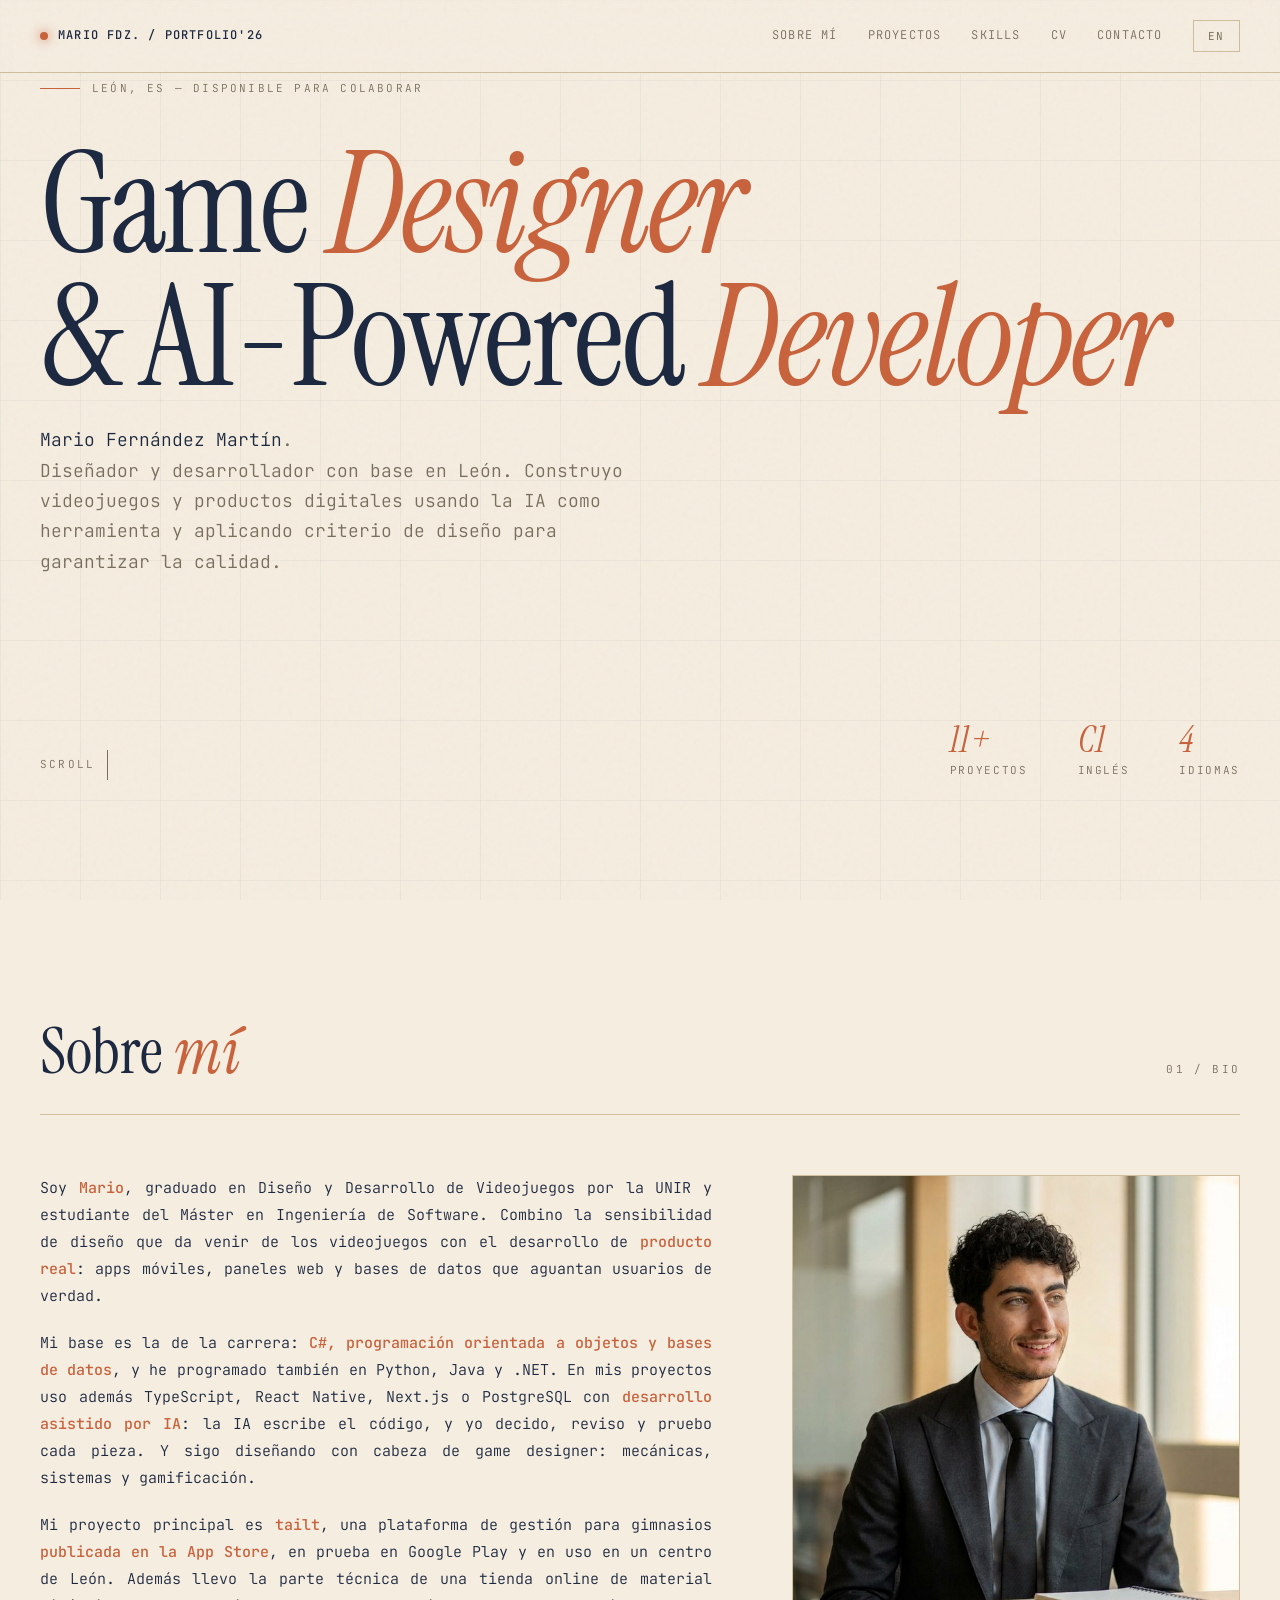
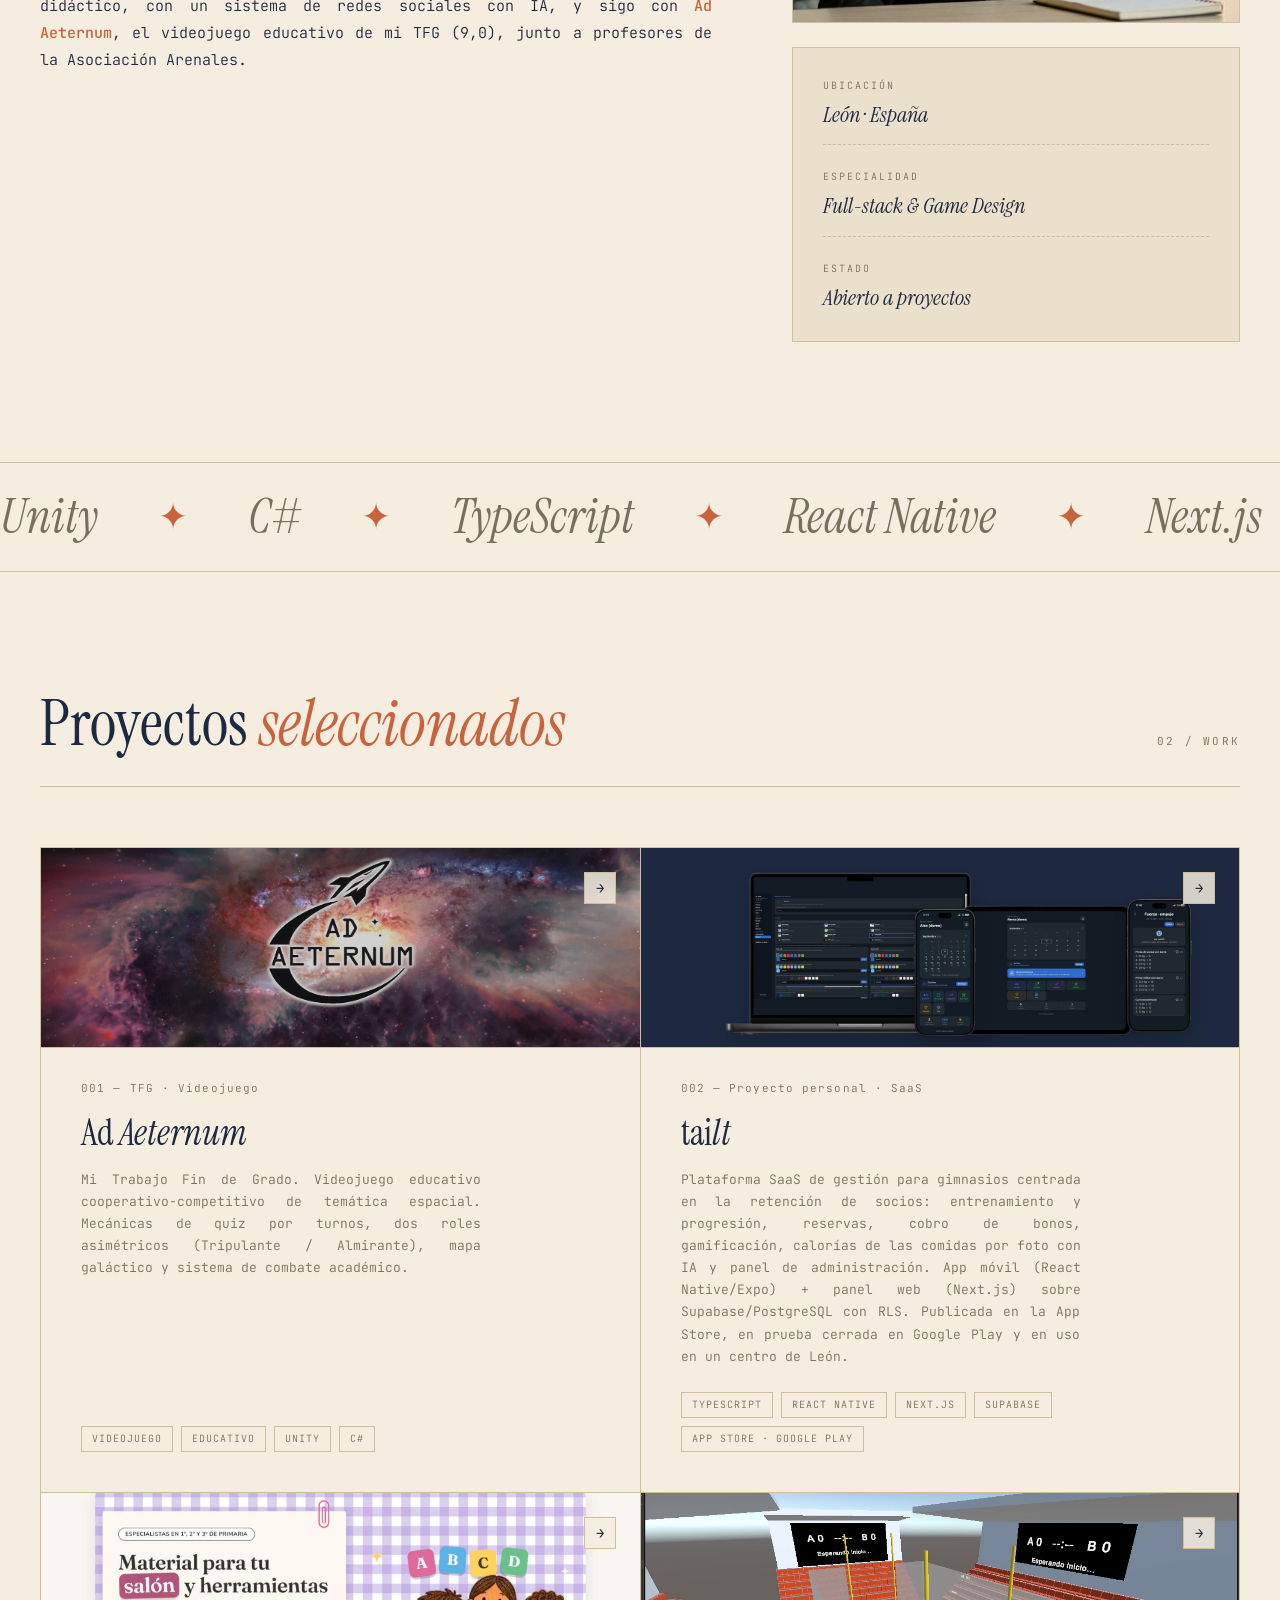
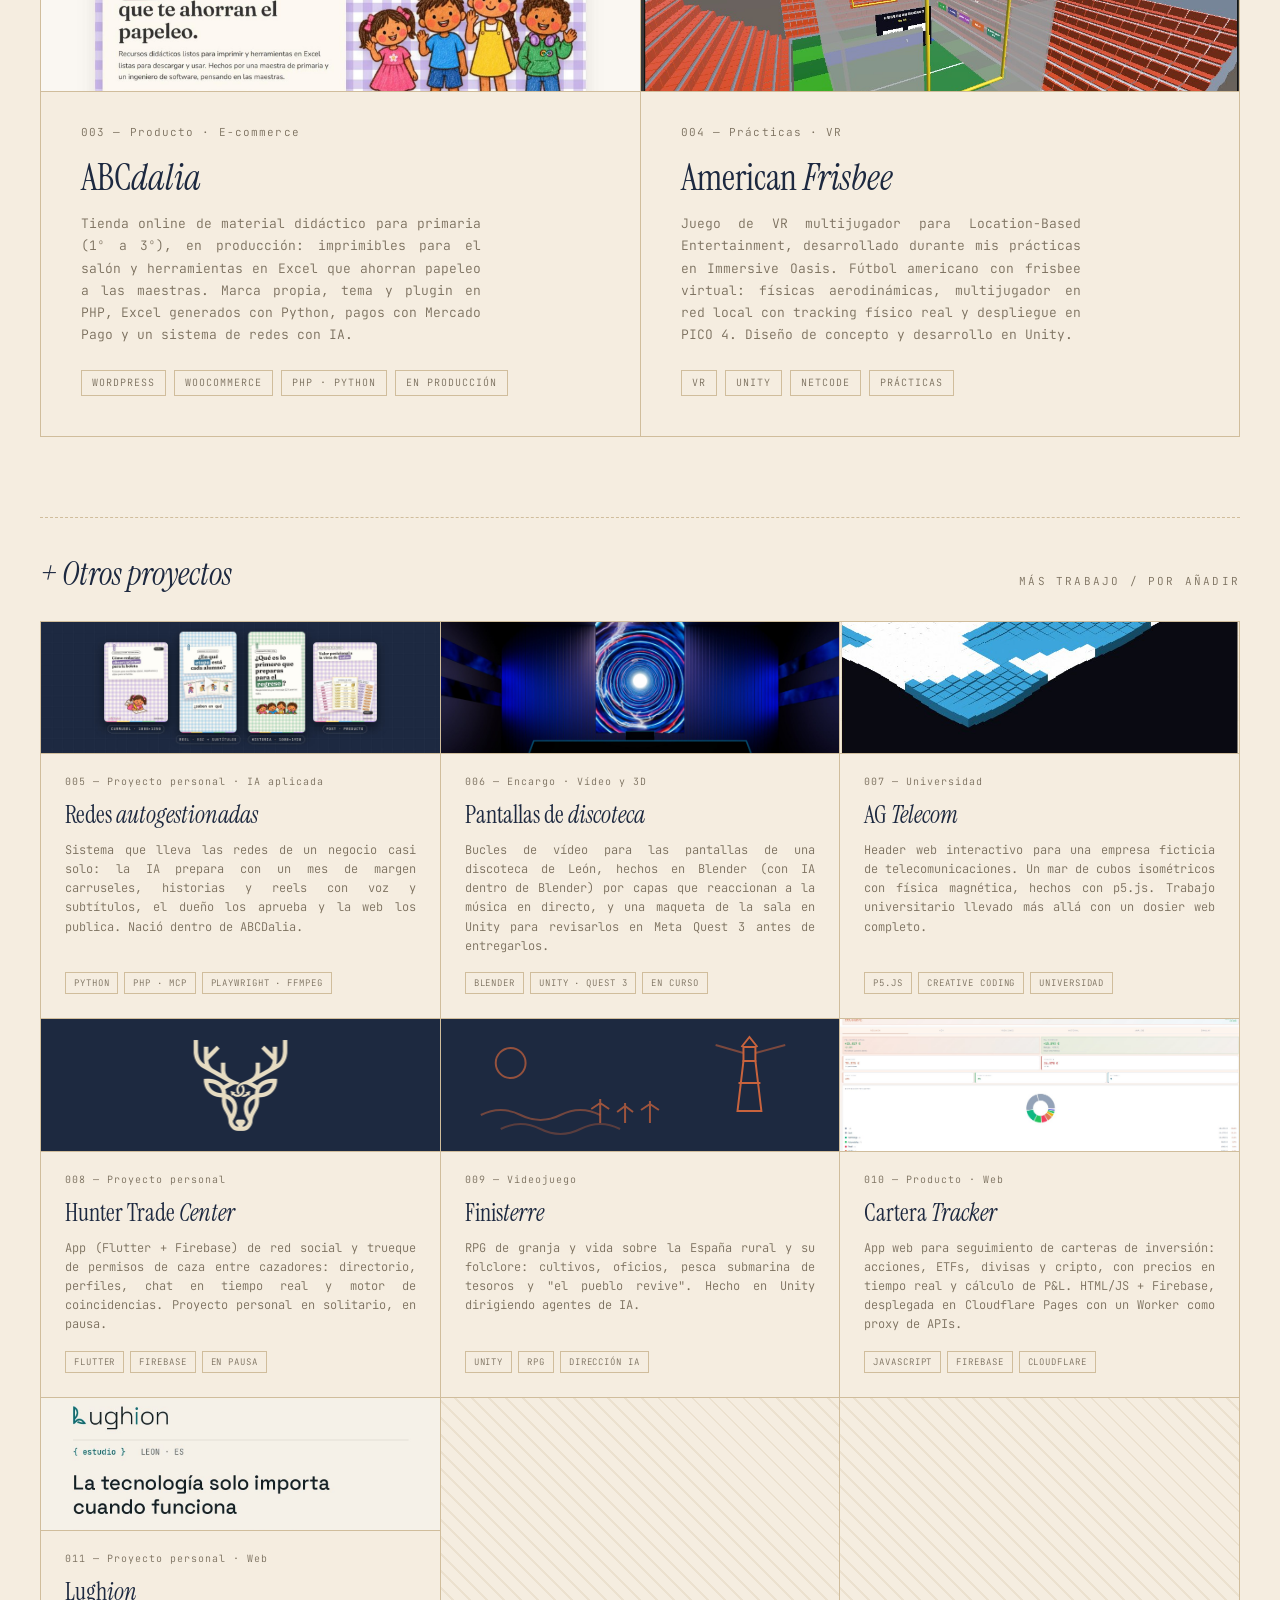
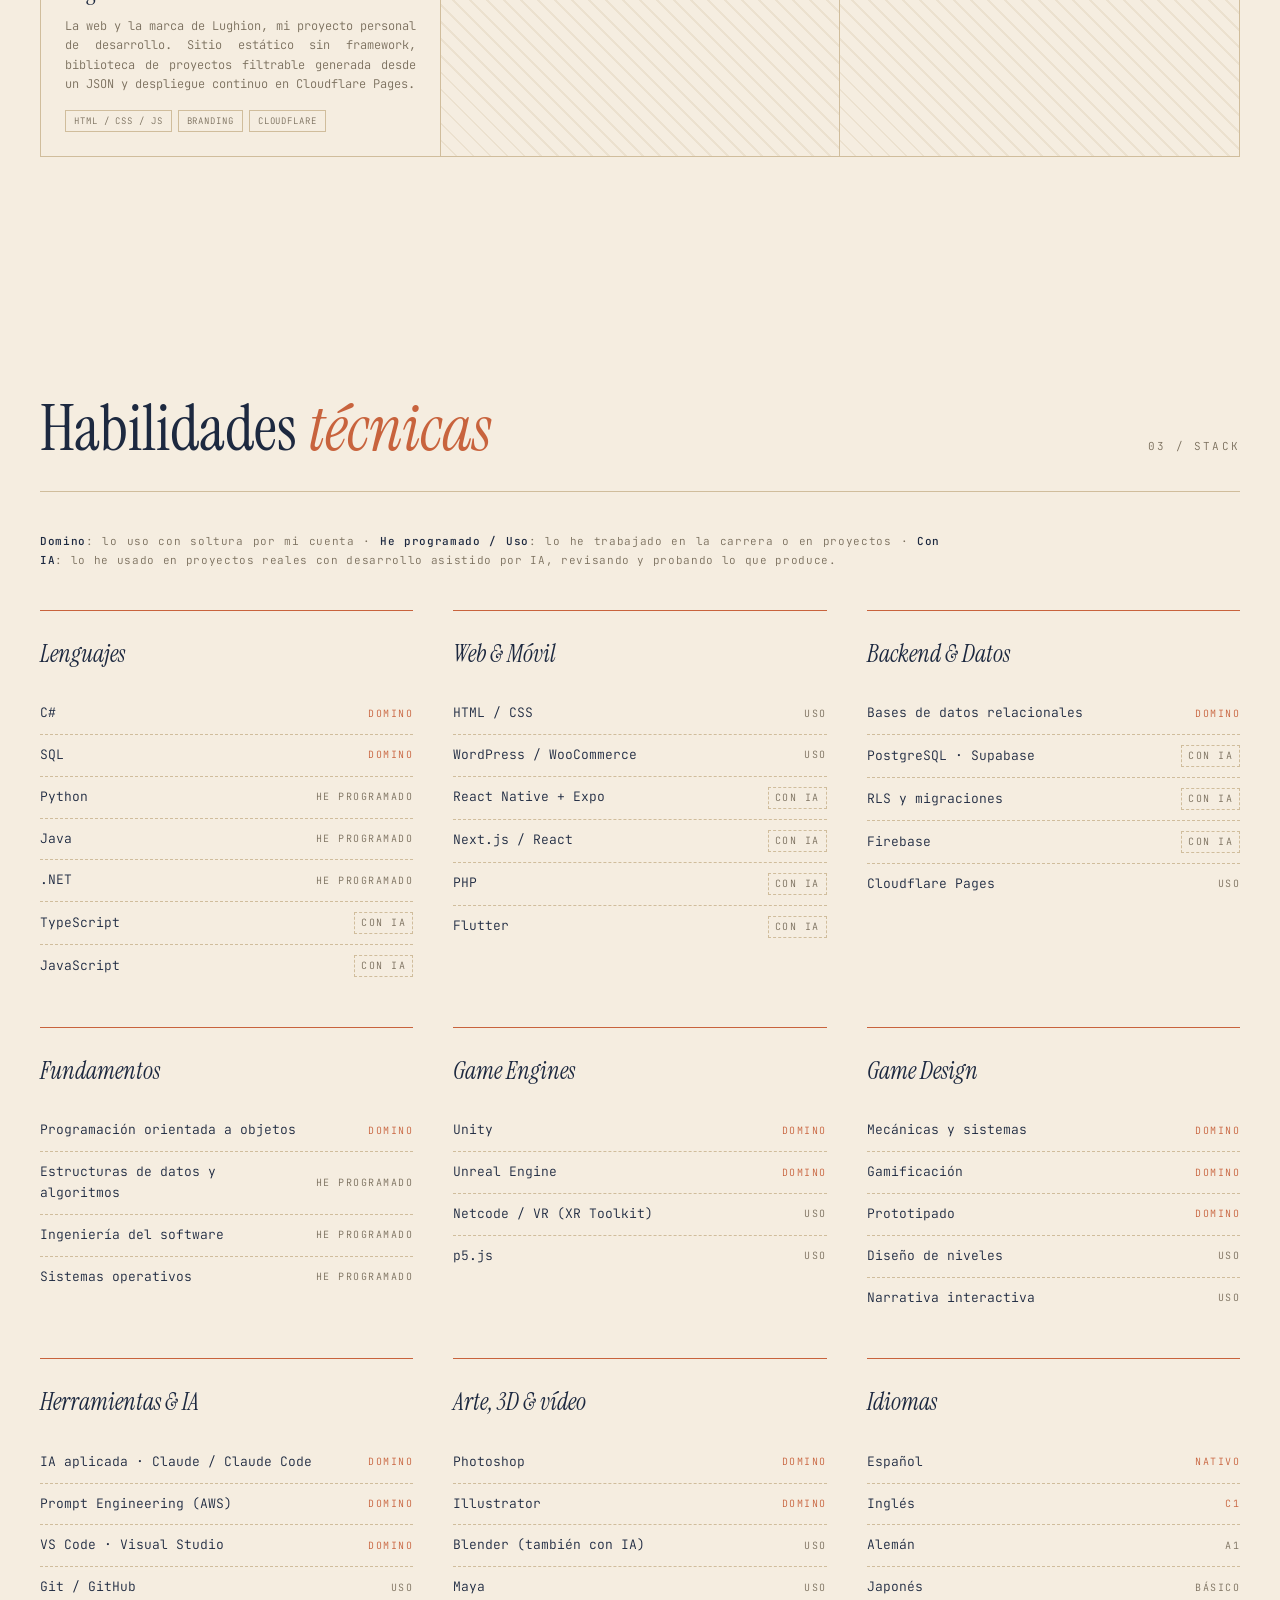
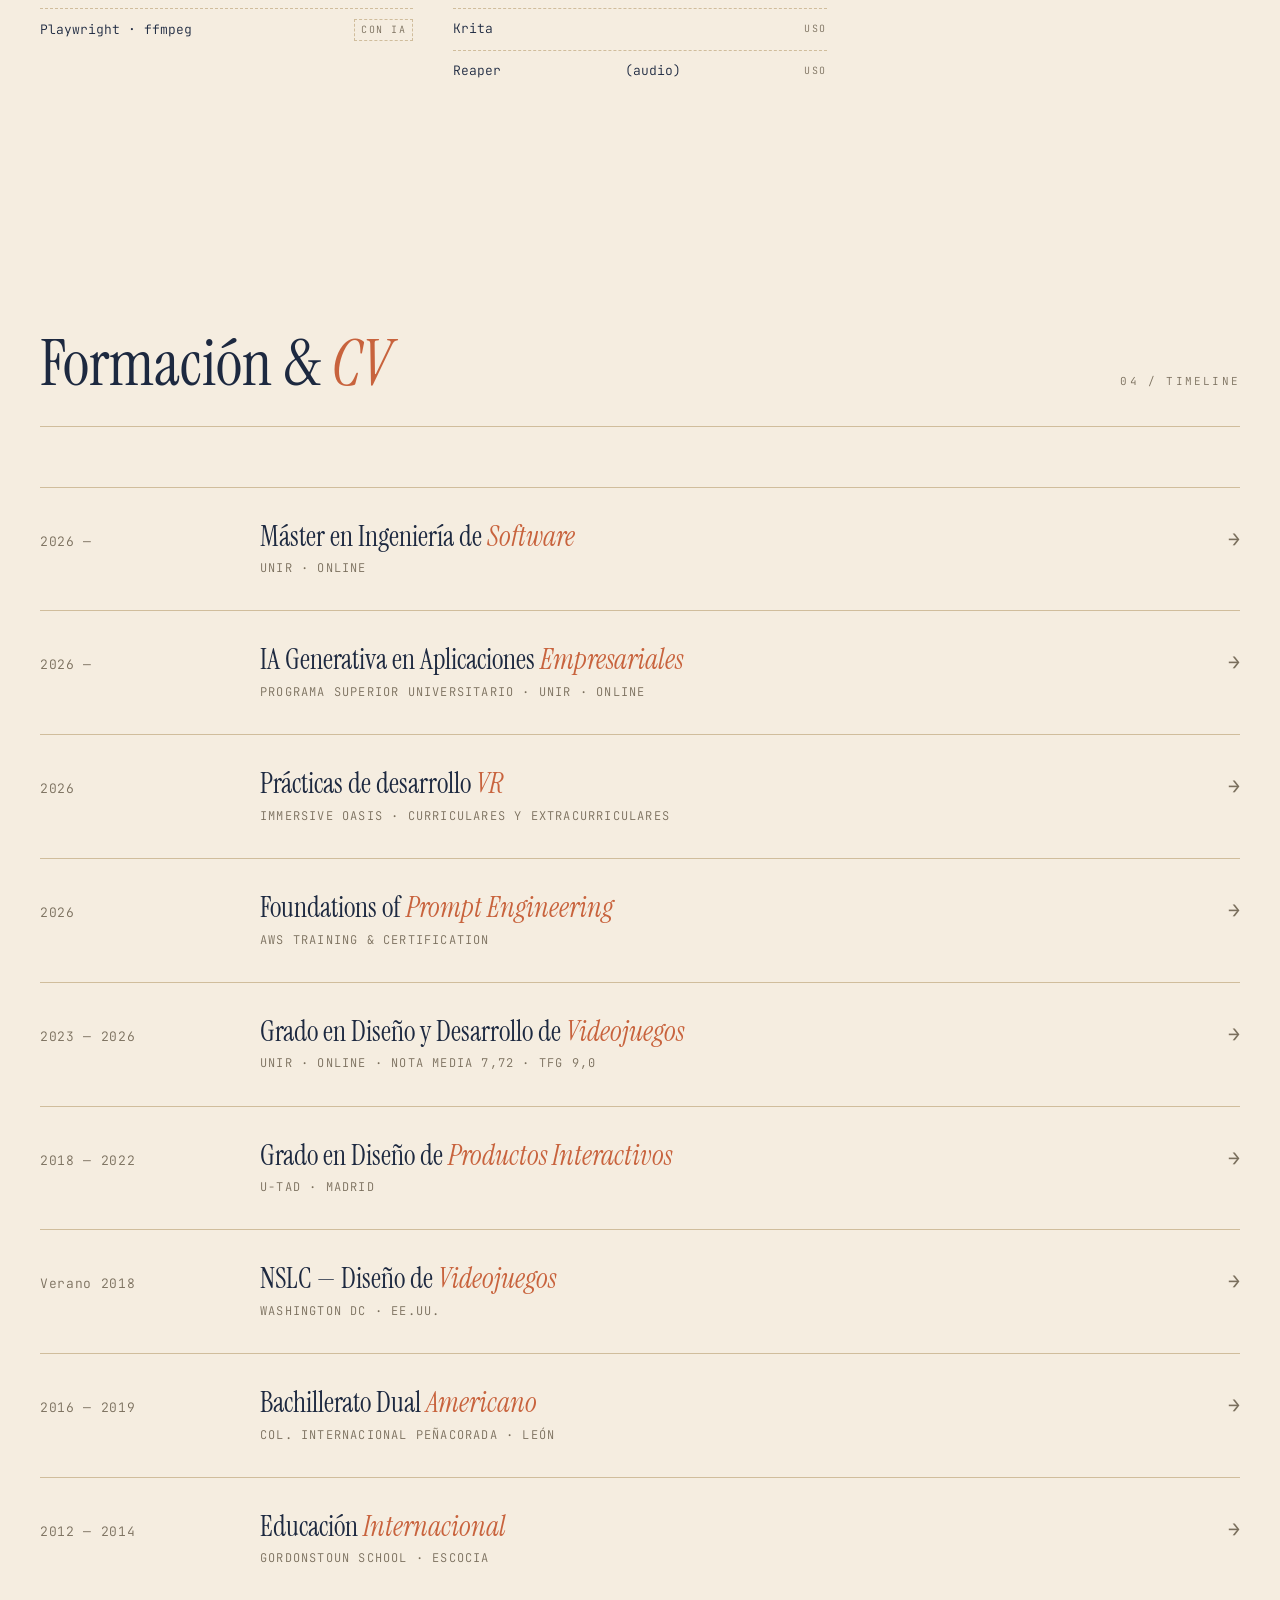
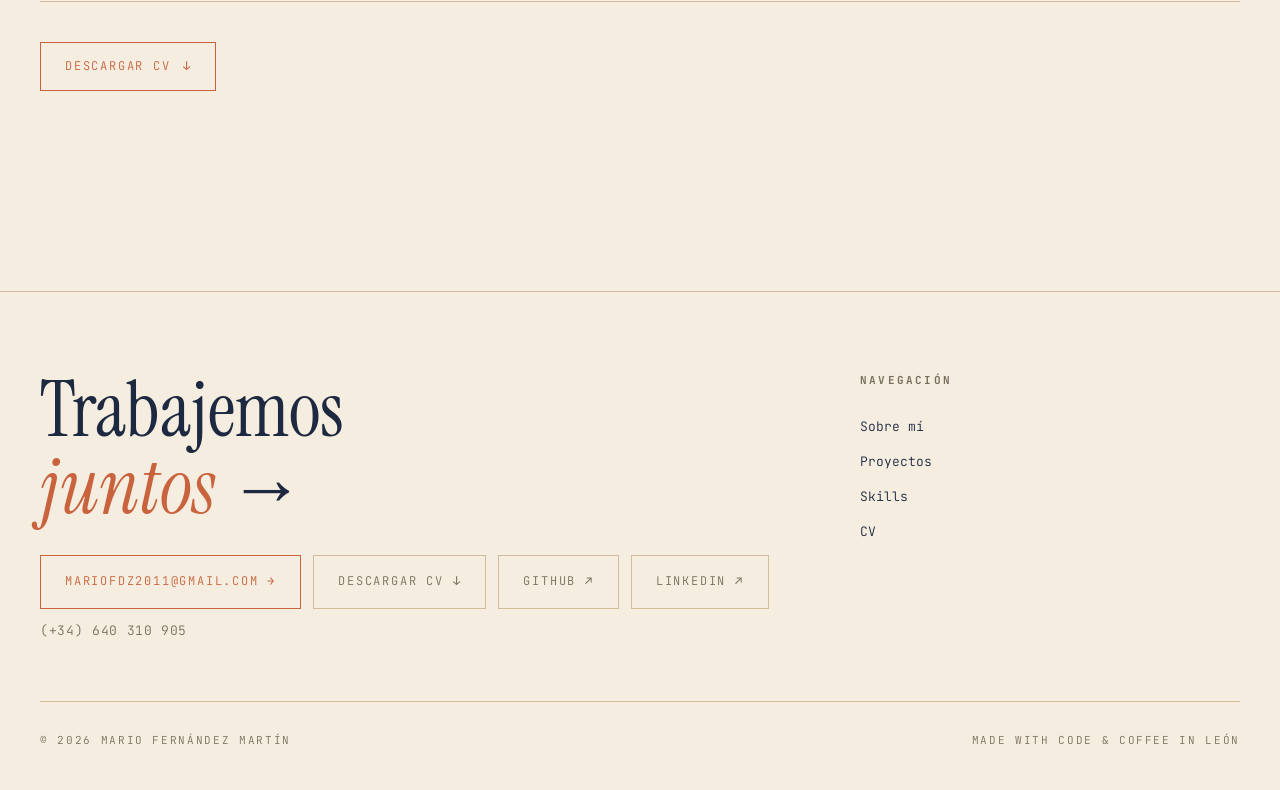
==== commit 6a31de56: "Portafolio: 4 proyectos principales, redes en otros proyectos y pagina de la discoteca Co-Authored-B" ====
--- a/index.html
+++ b/index.html
@@ -563,14 +563,6 @@
   letter-spacing: 0.2em;
 }
 
-/* 08/11 · Ficha ancha (ocupa las dos columnas): imagen a la izquierda y
-   texto a la derecha. En móvil vuelve a ser una ficha normal. */
-.project-card.ancha { grid-column: 1 / -1; display: grid; grid-template-columns: minmax(0, 1.25fr) minmax(0, 1fr); }
-.project-card.ancha .thumb { aspect-ratio: auto; height: 100%; min-height: 320px; border-bottom: none; border-right: 1px solid var(--border); }
-.project-card.ancha .description { max-width: 520px; }
-/* Ficha sin página propia: no parece un enlace (sin flecha ni mano). */
-.project-card-small.sin-enlace { cursor: default; }
-.project-card-small.sin-enlace:hover { background: var(--bg); }
 
 .projects-grid-small {
   display: grid;
@@ -579,12 +571,13 @@
   background: var(--border);
   border: 1px solid var(--border);
 }
-/* 08/11 · Con 6 fichas las dos filas quedan llenas: el relleno rayado
-   sobra. Si vuelve a haber un número que no sea múltiplo de 3, quitar
-   el display: none. */
+/* 08/11 · Con 7 fichas en 3 columnas faltan 2 casillas: las rellenan
+   ::before (llevado al final con order) y ::after, rayados. Si cambia el
+   número de fichas, ajustar: con 8 basta ::after; con 6 o 9, ninguno. */
+.projects-grid-small::before,
 .projects-grid-small::after {
-  display: none;
   content: "";
+  order: 1;
   background: var(--bg);
   background-image: repeating-linear-gradient(45deg, transparent, transparent 10px, rgba(208,189,156,0.25) 10px, rgba(208,189,156,0.25) 12px);
 }
@@ -965,8 +958,6 @@
 }
 
 @media (max-width: 900px) {
-  .project-card.ancha { display: flex; flex-direction: column; }
-  .project-card.ancha .thumb { aspect-ratio: 2.2 / 1; height: auto; min-height: 0; border-right: none; border-bottom: 1px solid var(--border); }
   nav { padding: 16px 20px; }
   nav ul { display: none; }
   nav .logo { font-size: 11px; }
@@ -976,7 +967,7 @@
   .project-card { min-height: auto; }
   .project-card .arrow { top: 30px; right: 30px; }
   .projects-grid-small { grid-template-columns: 1fr; }
-  .projects-grid-small::after { display: none; }
+  .projects-grid-small::before, .projects-grid-small::after { display: none; }
   .other-projects-header { flex-direction: column; align-items: flex-start; gap: 8px; margin-top: 60px; }
   .skills-grid { grid-template-columns: 1fr; gap: 30px; }
   .experience-item {
@@ -1181,34 +1172,13 @@
       </div>
     </a>
 
-    <a href="redes-ia.html" class="project-card ancha">
-      <div class="thumb">
-        <img src="assets/redes-ia/hero.jpg" alt="Carrusel, reel, historia y post generados por el sistema de redes con IA">
-      </div>
-      <div class="arrow">→</div>
-      <div class="card-body">
-        <div class="number"><span class="es">003 — Proyecto personal · IA aplicada</span><span class="en">003 — Personal project · Applied AI</span></div>
-        <h3><span class="es">Redes <span class="italic">autogestionadas</span></span><span class="en">Self-running <span class="italic">socials</span></span></h3>
-        <p class="description">
-          <span class="es">Sistema que lleva las redes sociales de un negocio casi solo: una IA prepara con un mes de margen carruseles, historias y reels con música, voz y subtítulos; el dueño los aprueba en un calendario dentro de su web, y la web los publica en Instagram, Facebook, TikTok y Pinterest. Generador propio (Python, Playwright, ffmpeg) y plugin de WordPress con funciones para la IA por MCP. En marcha en una tienda online real.</span>
-          <span class="en">A system that runs a business's social media almost on its own: an AI prepares carousels, stories and reels with music, voice-over and subtitles a month ahead; the owner approves them in a calendar inside their website, and the website publishes them to Instagram, Facebook, TikTok and Pinterest. Custom generator (Python, Playwright, ffmpeg) and a WordPress plugin exposing functions to the AI over MCP. Running on a real online store.</span>
-        </p>
-        <div class="tech-stack">
-          <span class="tag">Python</span>
-          <span class="tag">PHP</span>
-          <span class="tag"><span class="es">IA · MCP</span><span class="en">AI · MCP</span></span>
-          <span class="tag">Playwright · ffmpeg</span>
-        </div>
-      </div>
-    </a>
-
     <a href="abcdalia.html" class="project-card">
       <div class="thumb">
         <img src="assets/abcdalia/thumb.jpg" alt="ABCDalia — material para el salón y herramientas para docentes">
       </div>
       <div class="arrow">→</div>
       <div class="card-body">
-        <div class="number"><span class="es">004 — Producto · E-commerce</span><span class="en">004 — Product · E-commerce</span></div>
+        <div class="number"><span class="es">003 — Producto · E-commerce</span><span class="en">003 — Product · E-commerce</span></div>
         <h3>ABC<span class="italic">dalia</span></h3>
         <p class="description">
           <span class="es">Tienda online de material didáctico para primaria (1º a 3º), en producción: imprimibles para el salón y herramientas en Excel que ahorran papeleo a las maestras. Marca propia, tema y plugin en PHP, Excel generados con Python, pagos con Mercado Pago y un sistema de redes con IA.</span>
@@ -1229,7 +1199,7 @@
       </div>
       <div class="arrow">→</div>
       <div class="card-body">
-        <div class="number"><span class="es">005 — Prácticas · VR</span><span class="en">005 — Internship · VR</span></div>
+        <div class="number"><span class="es">004 — Prácticas · VR</span><span class="en">004 — Internship · VR</span></div>
         <h3>American <span class="italic">Frisbee</span></h3>
         <p class="description">
           <span class="es">Juego de VR multijugador para Location-Based Entertainment, desarrollado durante mis prácticas en Immersive Oasis. Fútbol americano con frisbee virtual: físicas aerodinámicas, multijugador en red local con tracking físico real y despliegue en PICO 4. Diseño de concepto y desarrollo en Unity.</span>
@@ -1253,7 +1223,26 @@
   </div>
   <div class="projects-grid-small">
 
-    <div class="project-card-small sin-enlace">
+    <a href="redes-ia.html" class="project-card-small">
+      <div class="thumb">
+        <img src="assets/redes-ia/thumb.jpg" alt="Carrusel, reel, historia y post generados por el sistema de redes con IA">
+      </div>
+      <div class="card-body">
+        <div class="number"><span class="es">005 — Proyecto personal · IA aplicada</span><span class="en">005 — Personal project · Applied AI</span></div>
+        <h4><span class="es">Redes <span class="italic">autogestionadas</span></span><span class="en">Self-running <span class="italic">socials</span></span></h4>
+        <p class="description">
+          <span class="es">Sistema que lleva las redes de un negocio casi solo: la IA prepara con un mes de margen carruseles, historias y reels con voz y subtítulos, el dueño los aprueba y la web los publica. Nació dentro de ABCDalia.</span>
+          <span class="en">A system that runs a business's social media almost on its own: AI prepares carousels, stories and reels with voice-over and subtitles a month ahead, the owner approves them and the website publishes them. It was born inside ABCDalia.</span>
+        </p>
+        <div class="tech-stack">
+          <span class="tag">Python</span>
+          <span class="tag">PHP · MCP</span>
+          <span class="tag">Playwright · ffmpeg</span>
+        </div>
+      </div>
+    </a>
+
+    <a href="discoteca.html" class="project-card-small">
       <div class="thumb">
         <img src="assets/discoteca/thumb.jpg" alt="Maqueta de la sala con el vídeo del túnel en la pantalla principal">
       </div>
@@ -1270,7 +1259,7 @@
           <span class="tag"><span class="es">En curso</span><span class="en">Ongoing</span></span>
         </div>
       </div>
-    </div>
+    </a>
 
     <a href="ag-telecom.html" class="project-card-small">
       <div class="thumb">
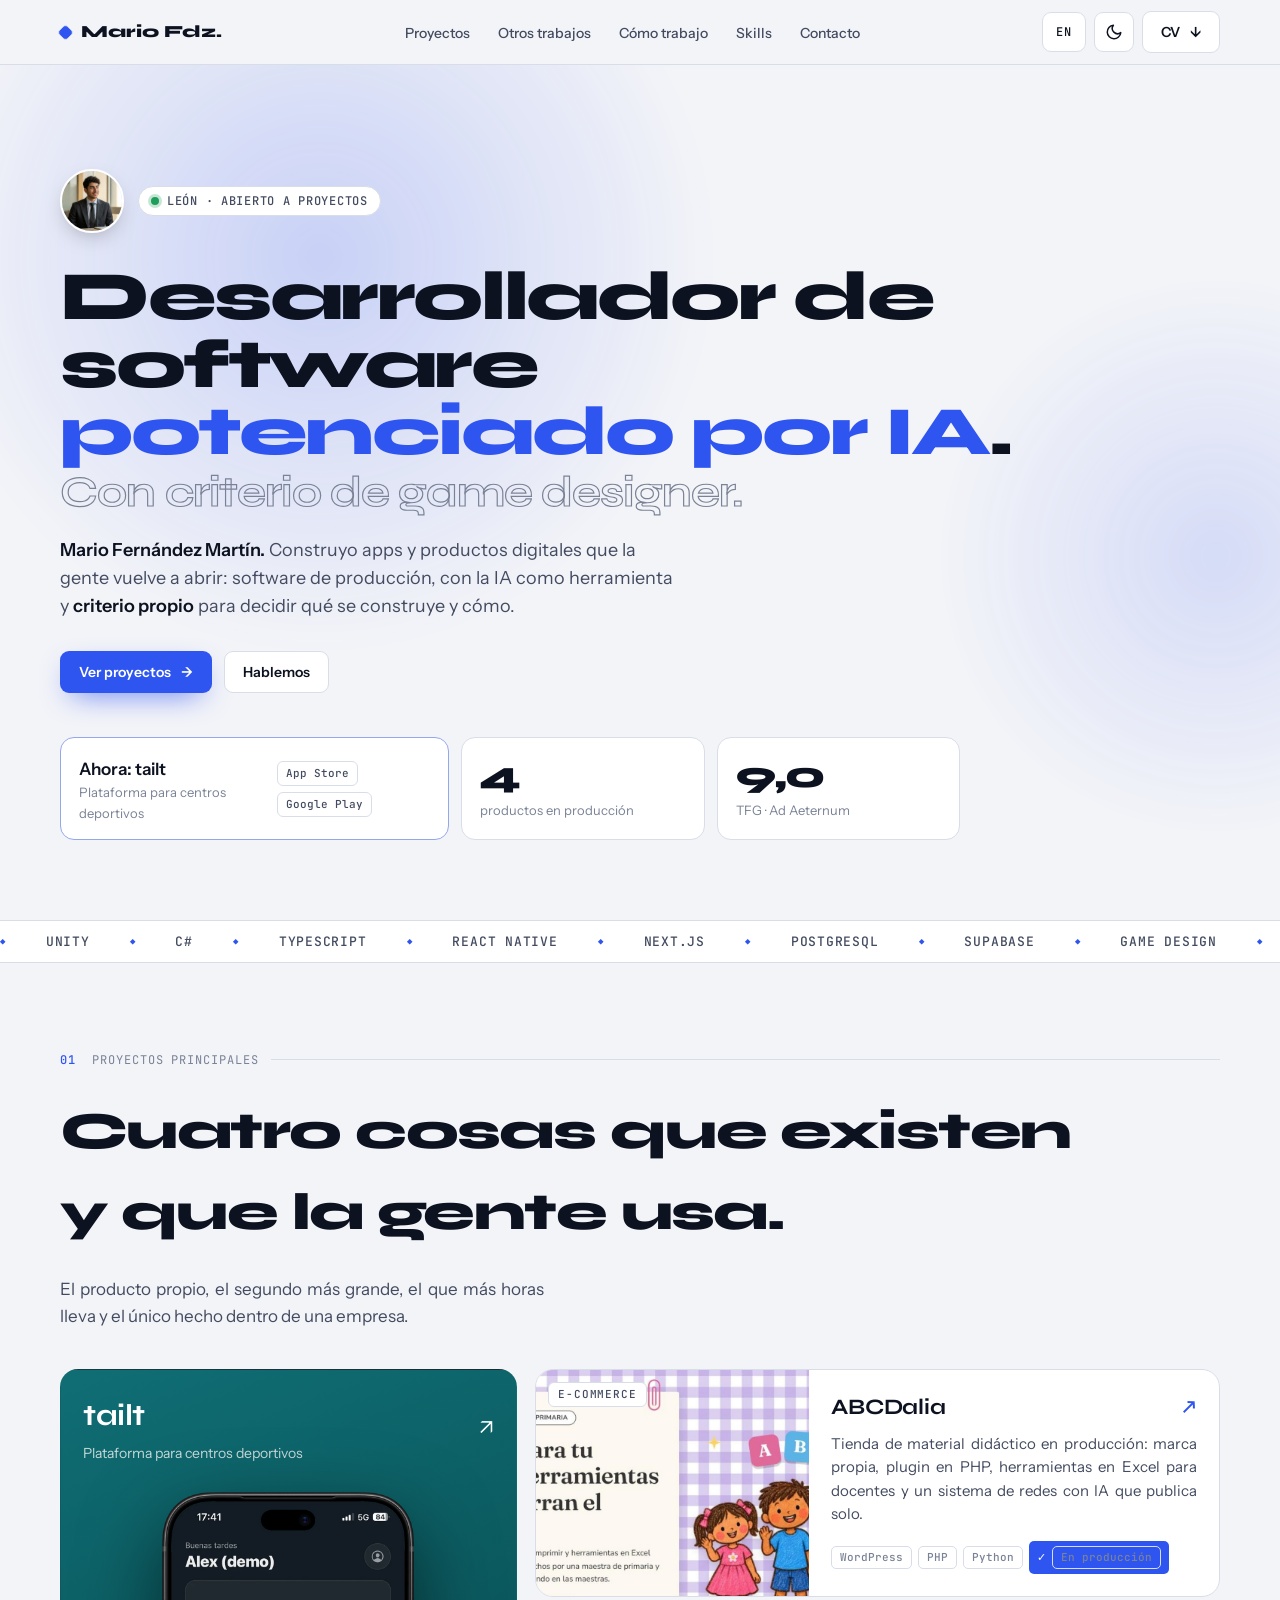
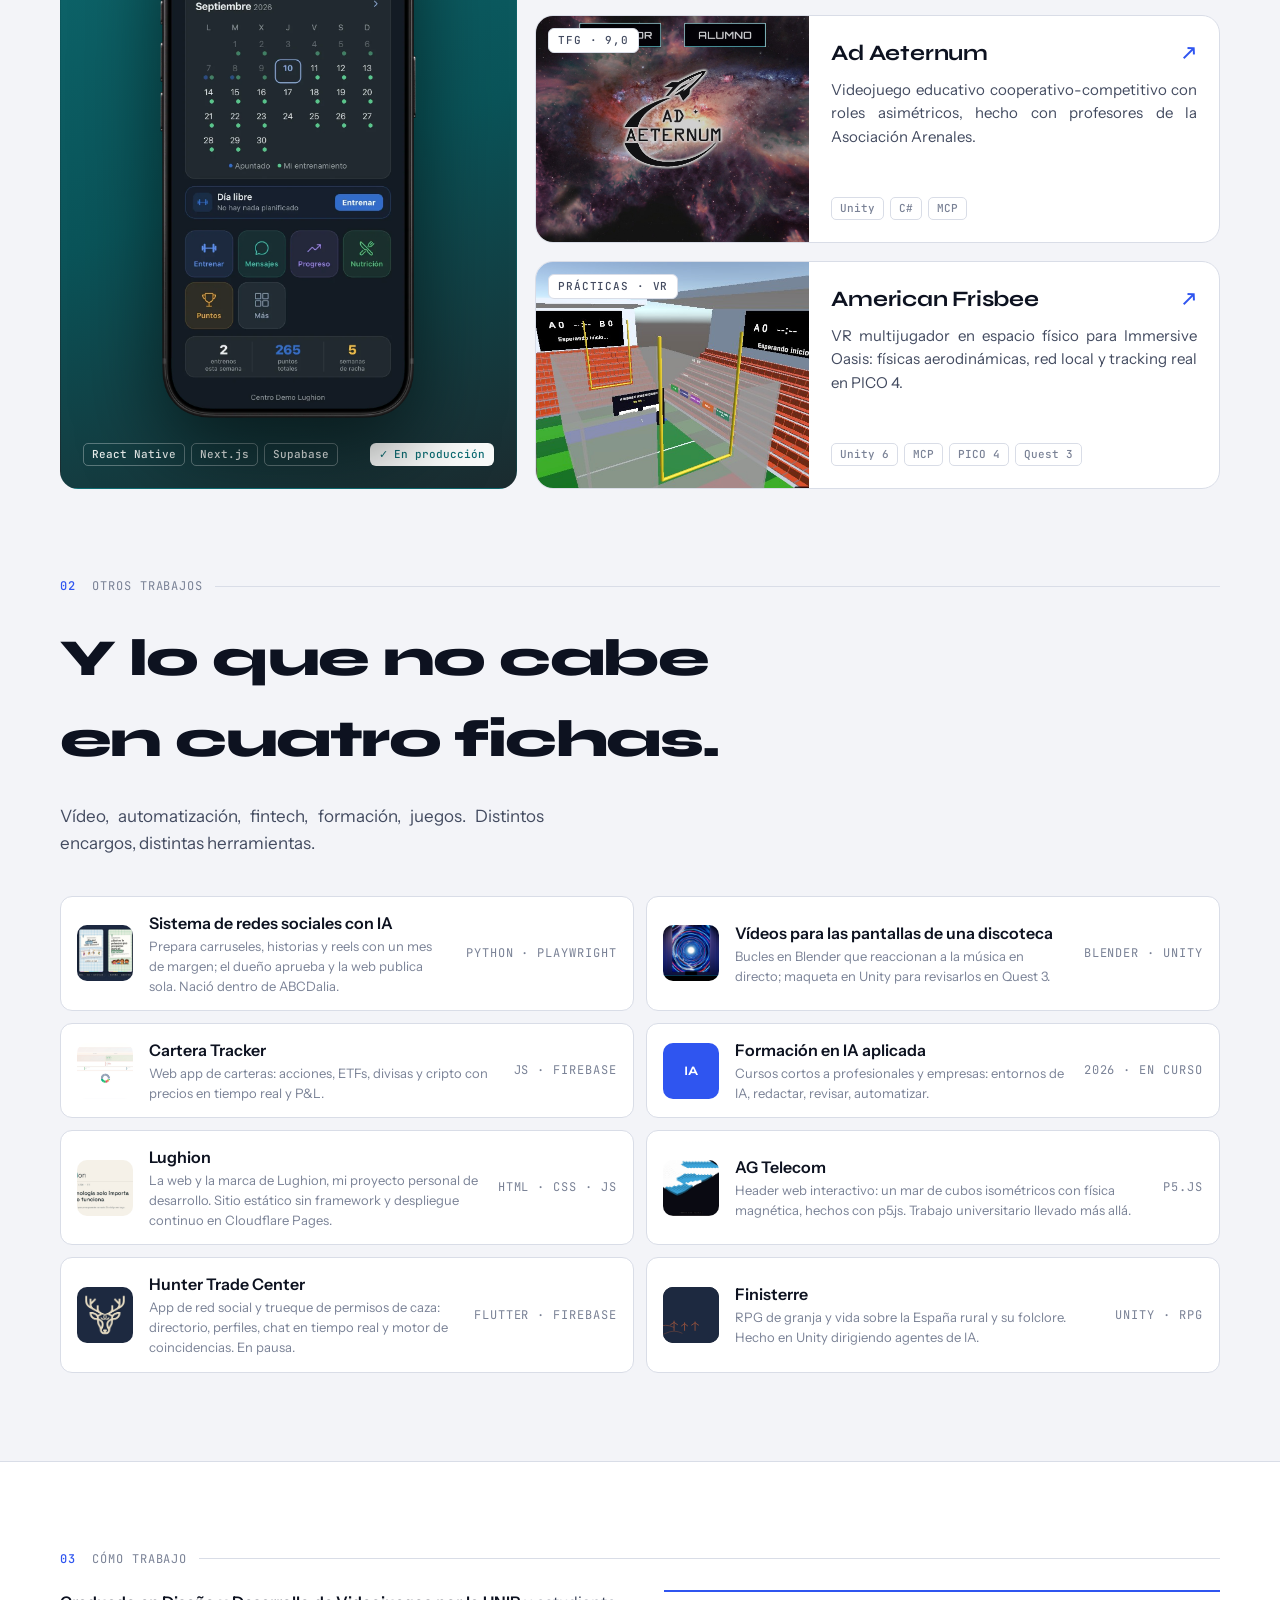
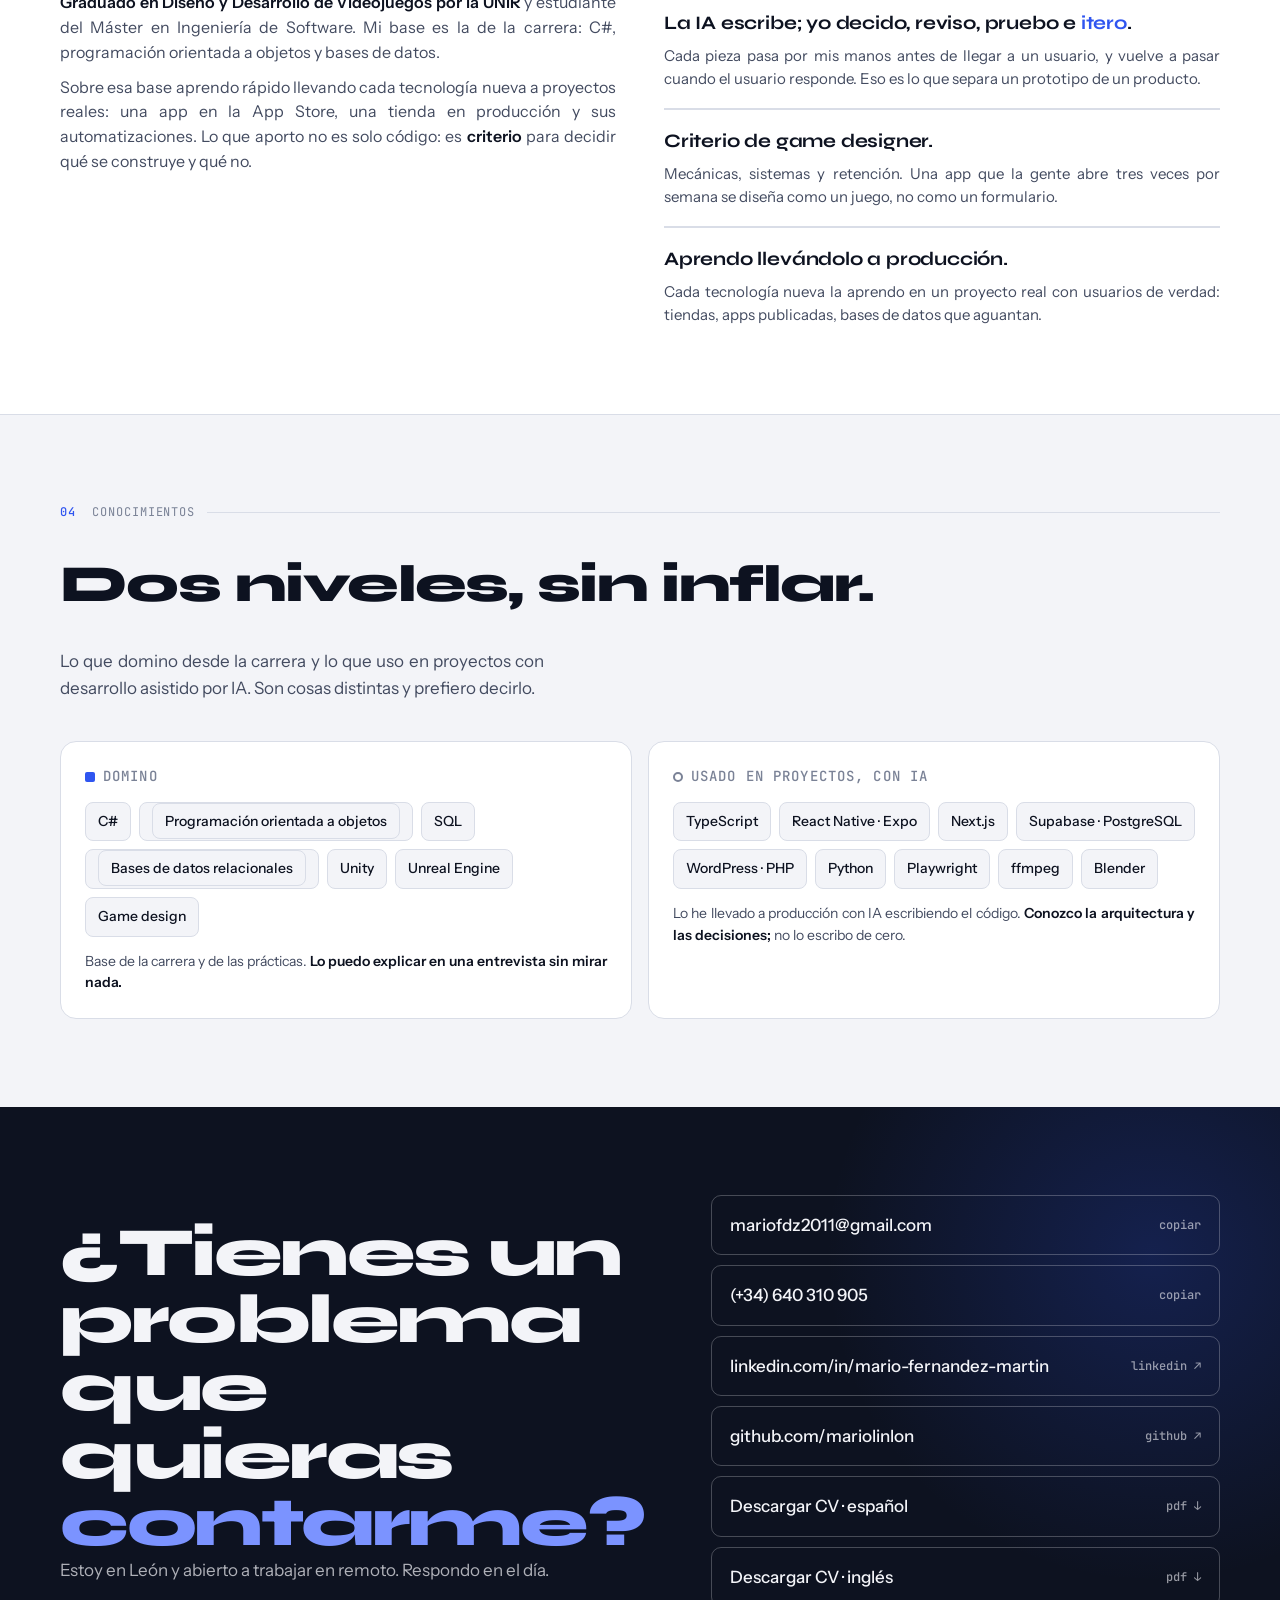
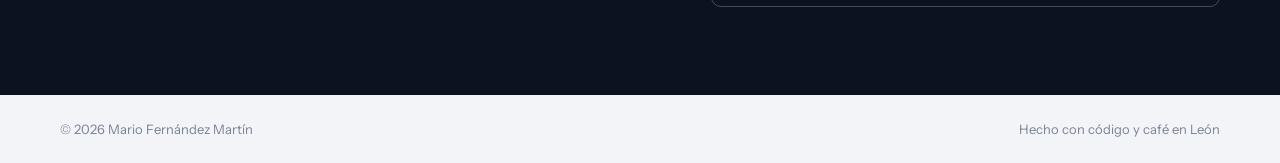
==== commit 8d7ad7d8: "Portafolio: nuevo sistema visual, tema oscuro con tinta, portada bilingue y Ad Aeternum completado" ====
--- a/index.html
+++ b/index.html
@@ -2,1636 +2,174 @@
 <html lang="es">
 <head>
 <meta charset="UTF-8">
-<meta name="viewport" content="width=device-width, initial-scale=1.0">
-<title>Mario Fernández Martín — Game Designer & AI-Powered Developer</title>
-<meta name="description" content="Portafolio de Mario Fernández Martín, diseñador y desarrollador de videojuegos y productos digitales construidos con IA.">
+<meta name="viewport" content="width=device-width, initial-scale=1.0, viewport-fit=cover">
+<title>Mario Fernández Martín · Desarrollador de software</title>
+<meta name="description" content="Desarrollador de software potenciado por IA, con criterio de game designer. tailt, ABCDalia, Ad Aeternum, American Frisbee y más proyectos reales.">
 <link rel="icon" href="assets/favicon.svg" type="image/svg+xml">
 <meta property="og:type" content="website">
 <meta property="og:url" content="https://mariofernandezmartin.pages.dev/">
-<meta property="og:title" content="Mario Fernández Martín — Game Designer & AI-Powered Developer">
-<meta property="og:description" content="Diseñador y desarrollador de videojuegos y productos digitales construidos con IA. Portfolio '26.">
+<meta property="og:title" content="Mario Fernández Martín · Desarrollador de software">
+<meta property="og:description" content="Software que la gente vuelve a abrir: apps en producción, una tienda online y videojuegos, construidos con IA y criterio propio.">
 <meta property="og:image" content="https://mariofernandezmartin.pages.dev/assets/og.png">
 <meta name="twitter:card" content="summary_large_image">
-<meta name="twitter:title" content="Mario Fernández Martín — Game Designer & AI-Powered Developer">
-<meta name="twitter:description" content="Diseñador y desarrollador de videojuegos y productos digitales construidos con IA. Portfolio '26.">
+<meta name="twitter:title" content="Mario Fernández Martín · Desarrollador de software">
+<meta name="twitter:description" content="Software que la gente vuelve a abrir: apps en producción, una tienda online y videojuegos, construidos con IA y criterio propio.">
 <meta name="twitter:image" content="https://mariofernandezmartin.pages.dev/assets/og.png">
 <link rel="preconnect" href="https://fonts.googleapis.com">
 <link rel="preconnect" href="https://fonts.gstatic.com" crossorigin>
-<link href="https://fonts.googleapis.com/css2?family=Instrument+Serif:ital@0;1&family=JetBrains+Mono:wght@300;400;500;700&display=swap" rel="stylesheet">
-<style>
-:root {
-  --bg: #f5ede0;
-  --surface: #ebe0cc;
-  --surface-2: #e0d2b8;
-  --border: #d0bd9c;
-  --text: #1d2940;
-  --muted: #7a6f5d;
-  --accent: #c8633d;
-  --accent-dim: rgba(200, 99, 61, 0.18);
-  --display: 'Instrument Serif', serif;
-  --mono: 'JetBrains Mono', monospace;
-}
-
-* { margin: 0; padding: 0; box-sizing: border-box; }
-
-html { scroll-behavior: smooth; }
-
-body {
-  background: var(--bg);
-  color: var(--text);
-  font-family: var(--mono);
-  font-size: 14px;
-  line-height: 1.6;
-  font-weight: 300;
-  overflow-x: hidden;
-  position: relative;
-}
-
-body::before {
-  content: '';
-  position: fixed;
-  inset: 0;
-  pointer-events: none;
-  z-index: 999;
-  background-image: url("data:image/svg+xml,%3Csvg viewBox='0 0 200 200' xmlns='http://www.w3.org/2000/svg'%3E%3Cfilter id='n'%3E%3CfeTurbulence type='fractalNoise' baseFrequency='0.9' numOctaves='2'/%3E%3C/filter%3E%3Crect width='100%25' height='100%25' filter='url(%23n)' opacity='0.4'/%3E%3C/svg%3E");
-  opacity: 0.10;
-  mix-blend-mode: multiply;
-}
-
-body::after {
-  content: '';
-  position: fixed;
-  inset: 0;
-  pointer-events: none;
-  z-index: 0;
-  background-image:
-    linear-gradient(to right, rgba(29,41,64,0.04) 1px, transparent 1px),
-    linear-gradient(to bottom, rgba(29,41,64,0.04) 1px, transparent 1px);
-  background-size: 80px 80px;
-}
-
-a { color: inherit; text-decoration: none; }
-
-.lang-es .en { display: none; }
-.lang-en .es { display: none; }
-
-nav {
-  position: fixed;
-  top: 0; left: 0; right: 0;
-  display: flex;
-  justify-content: space-between;
-  align-items: center;
-  padding: 20px 40px;
-  background: rgba(245, 237, 224, 0.75);
-  backdrop-filter: blur(12px);
-  -webkit-backdrop-filter: blur(12px);
-  border-bottom: 1px solid var(--border);
-  z-index: 100;
-  font-family: var(--mono);
-  font-size: 12px;
-  text-transform: uppercase;
-  letter-spacing: 0.1em;
-}
-
-nav .logo {
-  display: flex;
-  align-items: center;
-  gap: 10px;
-  font-weight: 500;
-}
-
-nav .logo .dot {
-  width: 8px;
-  height: 8px;
-  background: var(--accent);
-  border-radius: 50%;
-  box-shadow: 0 0 12px var(--accent);
-  animation: pulse 2s ease-in-out infinite;
-}
-
-@keyframes pulse {
-  0%, 100% { opacity: 1; transform: scale(1); }
-  50% { opacity: 0.6; transform: scale(0.85); }
-}
-
-nav .nav-right {
-  display: flex;
-  align-items: center;
-  gap: 30px;
-}
-
-nav ul {
-  display: flex;
-  gap: 30px;
-  list-style: none;
-}
-
-nav ul a {
-  position: relative;
-  transition: color 0.3s;
-  color: var(--muted);
-}
-
-nav ul a:hover { color: var(--text); }
-
-nav ul a::after {
-  content: '';
-  position: absolute;
-  bottom: -4px;
-  left: 0;
-  width: 0;
-  height: 1px;
-  background: var(--accent);
-  transition: width 0.3s;
-}
-
-nav ul a:hover::after { width: 100%; }
-
-.lang-toggle {
-  background: transparent;
-  border: 1px solid var(--border);
-  color: var(--muted);
-  font-family: var(--mono);
-  font-size: 11px;
-  text-transform: uppercase;
-  letter-spacing: 0.15em;
-  padding: 8px 14px;
-  cursor: pointer;
-  transition: all 0.3s;
-}
-
-.lang-toggle:hover { border-color: var(--accent); color: var(--accent); }
-
-.download-btn {
-  display: inline-flex;
-  align-items: center;
-  gap: 12px;
-  padding: 14px 24px;
-  border: 1px solid var(--accent);
-  color: var(--accent);
-  font-family: var(--mono);
-  font-size: 12px;
-  text-transform: uppercase;
-  letter-spacing: 0.15em;
-  transition: all 0.3s;
-}
-
-.download-btn:hover { background: var(--accent); color: var(--bg); }
-
-main {
-  position: relative;
-  z-index: 1;
-}
-
-section {
-  padding: 120px 40px;
-  max-width: 1400px;
-  margin: 0 auto;
-}
-
-.hero {
-  min-height: 100vh;
-  display: flex;
-  flex-direction: column;
-  justify-content: center;
-  padding-top: 80px;
-  position: relative;
-}
-
-.hero .meta {
-  font-family: var(--mono);
-  font-size: 11px;
-  text-transform: uppercase;
-  letter-spacing: 0.2em;
-  color: var(--muted);
-  margin-bottom: 40px;
-  display: flex;
-  align-items: center;
-  gap: 12px;
-  animation: fadeUp 0.8s ease;
-}
-
-.hero .meta .bar {
-  width: 40px;
-  height: 1px;
-  background: var(--accent);
-}
-
-.hero h1 {
-  font-family: var(--display);
-  font-size: clamp(60px, 11vw, 180px);
-  font-weight: 400;
-  line-height: 0.95;
-  letter-spacing: -0.02em;
-  margin-bottom: 20px;
-  animation: fadeUp 0.9s ease 0.1s backwards;
-}
-
-.hero h1 .italic {
-  font-style: italic;
-  color: var(--accent);
-}
-
-.hero .role {
-  font-family: var(--mono);
-  font-size: clamp(14px, 1.4vw, 18px);
-  color: var(--muted);
-  max-width: 620px;
-  margin-bottom: 60px;
-  animation: fadeUp 1s ease 0.2s backwards;
-  line-height: 1.7;
-}
-
-.hero .role .name {
-  color: var(--text);
-}
-
-.hero-bottom {
-  display: flex;
-  justify-content: space-between;
-  align-items: flex-end;
-  flex-wrap: wrap;
-  gap: 30px;
-  margin-top: auto;
-  padding-top: 60px;
-  animation: fadeUp 1.1s ease 0.3s backwards;
-}
-
-.hero-bottom .scroll {
-  font-size: 11px;
-  text-transform: uppercase;
-  letter-spacing: 0.2em;
-  color: var(--muted);
-  display: flex;
-  align-items: center;
-  gap: 12px;
-}
-
-.hero-bottom .scroll::after {
-  content: '';
-  width: 1px;
-  height: 30px;
-  background: var(--muted);
-  animation: scrollDown 2s ease-in-out infinite;
-}
-
-@keyframes scrollDown {
-  0% { transform: scaleY(0); transform-origin: top; }
-  50% { transform: scaleY(1); transform-origin: top; }
-  51% { transform: scaleY(1); transform-origin: bottom; }
-  100% { transform: scaleY(0); transform-origin: bottom; }
-}
-
-.hero-bottom .stats {
-  display: flex;
-  gap: 50px;
-  font-size: 11px;
-  text-transform: uppercase;
-  letter-spacing: 0.15em;
-}
-
-.hero-bottom .stat .num {
-  font-family: var(--display);
-  font-size: 36px;
-  color: var(--accent);
-  display: block;
-  margin-bottom: 4px;
-  font-style: italic;
-  line-height: 1;
-}
-
-.hero-bottom .stat .label {
-  color: var(--muted);
-}
-
-@keyframes fadeUp {
-  from { opacity: 0; transform: translateY(30px); }
-  to { opacity: 1; transform: translateY(0); }
-}
-
-.section-header {
-  display: flex;
-  justify-content: space-between;
-  align-items: baseline;
-  margin-bottom: 60px;
-  padding-bottom: 30px;
-  border-bottom: 1px solid var(--border);
-  gap: 30px;
-  flex-wrap: wrap;
-}
-
-.section-header h2 {
-  font-family: var(--display);
-  font-size: clamp(36px, 5vw, 72px);
-  font-weight: 400;
-  line-height: 1;
-}
-
-.section-header h2 .italic {
-  font-style: italic;
-  color: var(--accent);
-}
-
-.section-header .num {
-  font-family: var(--mono);
-  font-size: 11px;
-  color: var(--muted);
-  text-transform: uppercase;
-  letter-spacing: 0.2em;
-}
-
-.about-grid {
-  display: grid;
-  grid-template-columns: 1.5fr 1fr;
-  gap: 80px;
-  align-items: start;
-}
-
-.about-side {
-  display: flex;
-  flex-direction: column;
-  gap: 24px;
-}
-
-.about-photo {
-  border: 1px solid var(--border);
-  overflow: hidden;
-  background: var(--surface);
-  line-height: 0;
-}
-
-.about-photo img {
-  display: block;
-  width: 100%;
-  height: auto;
-}
-
-.about-text {
-  font-size: 15px;
-  line-height: 1.8;
-  color: var(--text);
-}
-
-.about-text p { margin-bottom: 20px; }
-.about-text p:last-child { margin-bottom: 0; }
-
-.about-text strong {
-  color: var(--accent);
-  font-weight: 500;
-}
-
-.about-card {
-  background: var(--surface);
-  border: 1px solid var(--border);
-  padding: 30px;
-}
-
-.about-card .label {
-  font-size: 10px;
-  text-transform: uppercase;
-  letter-spacing: 0.2em;
-  color: var(--muted);
-  margin-bottom: 8px;
-}
-
-.about-card .field {
-  font-family: var(--display);
-  font-size: 22px;
-  font-style: italic;
-  margin-bottom: 24px;
-  padding-bottom: 16px;
-  border-bottom: 1px dashed var(--border);
-  line-height: 1.2;
-}
-
-.about-card .field:last-child {
-  border-bottom: none;
-  padding-bottom: 0;
-  margin-bottom: 0;
-}
-
-.projects-grid {
-  display: grid;
-  grid-template-columns: repeat(2, 1fr);
-  gap: 1px;
-  background: var(--border);
-  border: 1px solid var(--border);
-}
-
-.project-card {
-  background: var(--bg);
-  padding: 0;
-  position: relative;
-  cursor: pointer;
-  transition: background 0.4s ease;
-  min-height: 320px;
-  display: flex;
-  flex-direction: column;
-}
-
-.project-card:hover {
-  background: var(--surface);
-}
-
-.project-card .thumb {
-  width: 100%;
-  aspect-ratio: 3/1;
-  overflow: hidden;
-  background: #1d2940;
-  border-bottom: 1px solid var(--border);
-  position: relative;
-}
-
-.project-card .thumb img,
-.project-card .thumb video {
-  width: 100%;
-  height: 100%;
-  object-fit: cover;
-  display: block;
-  transition: transform 0.6s ease, opacity 0.4s ease;
-}
-
-.project-card:hover .thumb img,
-.project-card:hover .thumb video {
-  transform: scale(1.04);
-}
-
-.project-card .card-body {
-  padding: 32px 40px 40px;
-  display: flex;
-  flex-direction: column;
-  flex: 1;
-}
-
-.project-card .number {
-  font-family: var(--mono);
-  font-size: 11px;
-  color: var(--muted);
-  margin-bottom: 16px;
-  letter-spacing: 0.1em;
-}
-
-.project-card h3 {
-  font-family: var(--display);
-  font-size: 36px;
-  font-weight: 400;
-  line-height: 1.1;
-  margin-bottom: 16px;
-  transition: color 0.3s;
-}
-
-.project-card h3 .italic {
-  font-style: italic;
-  transition: color 0.3s;
-}
-
-.project-card:hover h3 .italic { color: var(--accent); }
-
-.project-card .description {
-  color: var(--muted);
-  font-size: 13px;
-  line-height: 1.7;
-  margin-bottom: auto;
-  max-width: 400px;
-}
-
-.project-card .tech-stack {
-  display: flex;
-  flex-wrap: wrap;
-  gap: 8px;
-  margin-top: 24px;
-}
-
-.project-card .tag {
-  font-size: 10px;
-  text-transform: uppercase;
-  letter-spacing: 0.1em;
-  padding: 4px 10px;
-  border: 1px solid var(--border);
-  color: var(--muted);
-}
-
-.project-card .arrow {
-  position: absolute;
-  top: 24px;
-  right: 24px;
-  width: 32px;
-  height: 32px;
-  display: flex;
-  align-items: center;
-  justify-content: center;
-  border: 1px solid var(--border);
-  background: rgba(245, 237, 224, 0.85);
-  backdrop-filter: blur(4px);
-  transition: all 0.3s;
-  font-size: 14px;
-  z-index: 2;
-}
-
-.project-card:hover .arrow {
-  background: var(--accent);
-  border-color: var(--accent);
-  color: var(--bg);
-  transform: rotate(-45deg);
-}
-
-/* Otros proyectos — sub-grid más compacto */
-.other-projects-header {
-  margin-top: 80px;
-  margin-bottom: 30px;
-  padding-top: 40px;
-  border-top: 1px dashed var(--border);
-  display: flex;
-  justify-content: space-between;
-  align-items: baseline;
-  gap: 20px;
-}
-
-.other-projects-header h3 {
-  font-family: var(--display);
-  font-style: italic;
-  font-size: 32px;
-  font-weight: 400;
-  line-height: 1;
-}
-
-.other-projects-header .num {
-  font-family: var(--mono);
-  font-size: 11px;
-  color: var(--muted);
-  text-transform: uppercase;
-  letter-spacing: 0.2em;
-}
-
-
-.projects-grid-small {
-  display: grid;
-  grid-template-columns: repeat(3, 1fr);
-  gap: 1px;
-  background: var(--border);
-  border: 1px solid var(--border);
-}
-/* 08/11 · Con 7 fichas en 3 columnas faltan 2 casillas: las rellenan
-   ::before (llevado al final con order) y ::after, rayados. Si cambia el
-   número de fichas, ajustar: con 8 basta ::after; con 6 o 9, ninguno. */
-.projects-grid-small::before,
-.projects-grid-small::after {
-  content: "";
-  order: 1;
-  background: var(--bg);
-  background-image: repeating-linear-gradient(45deg, transparent, transparent 10px, rgba(208,189,156,0.25) 10px, rgba(208,189,156,0.25) 12px);
-}
-
-.project-card-small {
-  background: var(--bg);
-  padding: 0;
-  position: relative;
-  cursor: pointer;
-  transition: background 0.4s ease;
-  min-height: 200px;
-  display: flex;
-  flex-direction: column;
-}
-
-.project-card-small:hover {
-  background: var(--surface);
-}
-
-.project-card-small .thumb {
-  width: 100%;
-  aspect-ratio: 3/1;
-  overflow: hidden;
-  background: #1d2940;
-  border-bottom: 1px solid var(--border);
-}
-
-.project-card-small .thumb img,
-.project-card-small .thumb video {
-  width: 100%;
-  height: 100%;
-  object-fit: cover;
-  display: block;
-  transition: transform 0.6s ease;
-}
-
-.project-card-small:hover .thumb img,
-.project-card-small:hover .thumb video {
-  transform: scale(1.04);
-}
-
-.project-card-small .card-body {
-  padding: 20px 24px 24px;
-  display: flex;
-  flex-direction: column;
-  flex: 1;
-}
-
-.project-card-small .number {
-  font-family: var(--mono);
-  font-size: 10px;
-  color: var(--muted);
-  margin-bottom: 12px;
-  letter-spacing: 0.1em;
-}
-
-.project-card-small h4 {
-  font-family: var(--display);
-  font-size: 24px;
-  font-weight: 400;
-  line-height: 1.1;
-  margin-bottom: 12px;
-}
-
-.project-card-small h4 .italic {
-  font-style: italic;
-  transition: color 0.3s;
-}
-
-.project-card-small:hover h4 .italic { color: var(--accent); }
-
-.project-card-small .description {
-  color: var(--muted);
-  font-size: 12px;
-  line-height: 1.6;
-  margin-bottom: auto;
-}
-
-.project-card-small .tech-stack {
-  display: flex;
-  flex-wrap: wrap;
-  gap: 6px;
-  margin-top: 16px;
-}
-
-.project-card-small .tag {
-  font-size: 9px;
-  text-transform: uppercase;
-  letter-spacing: 0.1em;
-  padding: 3px 8px;
-  border: 1px solid var(--border);
-  color: var(--muted);
-}
-
-.skills-grid {
-  display: grid;
-  grid-template-columns: repeat(3, 1fr);
-  gap: 40px;
-}
-
-.skill-group {
-  border-top: 1px solid var(--accent);
-  padding-top: 24px;
-}
-
-.skill-group h4 {
-  font-family: var(--display);
-  font-style: italic;
-  font-size: 24px;
-  font-weight: 400;
-  margin-bottom: 20px;
-}
-
-.skill-list {
-  list-style: none;
-}
-
-.skill-list li {
-  padding: 10px 0;
-  border-bottom: 1px dashed var(--border);
-  display: flex;
-  justify-content: space-between;
-  align-items: center;
-  font-size: 13px;
-  gap: 12px;
-}
-
-.skill-list li:last-child { border-bottom: none; }
-
-.skill-list .level {
-  font-size: 10px;
-  text-transform: uppercase;
-  letter-spacing: 0.15em;
-  color: var(--muted);
-  white-space: nowrap;
-}
-
-.skill-list .level.expert { color: var(--accent); }
-/* 08/11 · Tres niveles honestos: lo que domina, lo que ha programado y lo
-   que ha usado en proyectos con desarrollo asistido por IA. El nivel se
-   lee en el texto (no solo en el color). */
-.skill-list .level.ia { border: 1px dashed var(--border); padding: 2px 6px; }
-.skills-leyenda { font-family: var(--mono); font-size: 11px; color: var(--muted); letter-spacing: 0.06em; line-height: 1.7; margin: -20px 0 40px; max-width: 900px; }
-.skills-leyenda b { color: var(--text); font-weight: 500; }
-
-.experience-list {
-  border-top: 1px solid var(--border);
-}
-
-.experience-item {
-  display: grid;
-  grid-template-columns: 180px 1fr auto;
-  gap: 40px;
-  padding: 32px 0;
-  border-bottom: 1px solid var(--border);
-  align-items: baseline;
-  transition: padding 0.3s ease;
-  cursor: pointer;
-}
-
-.experience-item:hover {
-  padding-left: 20px;
-}
-
-.experience-item .year {
-  font-family: var(--mono);
-  font-size: 13px;
-  color: var(--muted);
-  letter-spacing: 0.05em;
-}
-
-.experience-item h3 {
-  font-family: var(--display);
-  font-size: 28px;
-  font-weight: 400;
-  margin-bottom: 6px;
-  line-height: 1.2;
-}
-
-.experience-item h3 .italic {
-  font-style: italic;
-  color: var(--accent);
-}
-
-.experience-item .place {
-  font-size: 12px;
-  color: var(--muted);
-  text-transform: uppercase;
-  letter-spacing: 0.1em;
-}
-
-.experience-item .arrow {
-  font-size: 20px;
-  color: var(--muted);
-  transition: all 0.3s;
-}
-
-.experience-item:hover .arrow {
-  color: var(--accent);
-  transform: translateX(8px);
-}
-
-.cv-actions {
-  margin-top: 40px;
-  display: flex;
-  align-items: center;
-  gap: 20px;
-  flex-wrap: wrap;
-}
-
-.marquee {
-  overflow: hidden;
-  border-top: 1px solid var(--border);
-  border-bottom: 1px solid var(--border);
-  padding: 30px 0;
-  margin: 0;
-  position: relative;
-  z-index: 1;
-  background: var(--bg);
-}
-
-.marquee-track {
-  display: flex;
-  gap: 60px;
-  white-space: nowrap;
-  animation: scroll 55s linear infinite;
-  align-items: center;
-}
-
-.marquee-track span {
-  font-family: var(--display);
-  font-size: 48px;
-  font-style: italic;
-  color: var(--muted);
-  line-height: 1;
-}
-
-.marquee-track .dot {
-  color: var(--accent);
-  font-size: 36px;
-  font-style: normal;
-}
-
-@keyframes scroll {
-  from { transform: translateX(0); }
-  to { transform: translateX(-50%); }
-}
-
-footer {
-  padding: 80px 40px 40px;
-  border-top: 1px solid var(--border);
-  margin-top: 80px;
-  position: relative;
-  z-index: 1;
-  background: var(--bg);
-}
-
-.footer-grid {
-  max-width: 1400px;
-  margin: 0 auto;
-  display: grid;
-  grid-template-columns: 2fr 1fr;
-  gap: 60px;
-  margin-bottom: 60px;
-}
-
-footer h3 {
-  font-family: var(--display);
-  font-size: clamp(40px, 6vw, 80px);
-  font-weight: 400;
-  line-height: 1;
-  margin-bottom: 30px;
-}
-
-footer h3 .italic {
-  font-style: italic;
-  color: var(--accent);
-}
-
-footer .contact-btn {
-  display: inline-flex;
-  align-items: center;
-  gap: 12px;
-  padding: 16px 24px;
-  border: 1px solid var(--accent);
-  color: var(--accent);
-  font-size: 12px;
-  text-transform: uppercase;
-  letter-spacing: 0.15em;
-  transition: all 0.3s;
-  margin-bottom: 12px;
-}
-
-footer .contact-btn:hover {
-  background: var(--accent);
-  color: var(--bg);
-}
-
-footer .contact-actions {
-  display: flex;
-  gap: 12px;
-  flex-wrap: wrap;
-  margin-bottom: 12px;
-}
-
-footer .contact-actions .contact-btn { margin-bottom: 0; }
-
-footer .contact-btn.ghost {
-  border-color: var(--border);
-  color: var(--muted);
-}
-
-footer .contact-btn.ghost:hover {
-  border-color: var(--accent);
-  color: var(--accent);
-  background: transparent;
-}
-
-footer .phone {
-  display: block;
-  font-family: var(--mono);
-  font-size: 13px;
-  color: var(--muted);
-  letter-spacing: 0.05em;
-  margin-top: 8px;
-}
-
-footer .col h5 {
-  font-size: 11px;
-  text-transform: uppercase;
-  letter-spacing: 0.2em;
-  color: var(--muted);
-  margin-bottom: 20px;
-}
-
-footer .col ul {
-  list-style: none;
-}
-
-footer .col ul li {
-  padding: 6px 0;
-}
-
-footer .col ul a {
-  color: var(--text);
-  transition: color 0.3s;
-  font-size: 13px;
-}
-
-footer .col ul a:hover {
-  color: var(--accent);
-}
-
-footer .bottom {
-  max-width: 1400px;
-  margin: 0 auto;
-  padding-top: 30px;
-  border-top: 1px solid var(--border);
-  display: flex;
-  justify-content: space-between;
-  font-size: 11px;
-  text-transform: uppercase;
-  letter-spacing: 0.15em;
-  color: var(--muted);
-  flex-wrap: wrap;
-  gap: 12px;
-}
-
-.reveal {
-  opacity: 0;
-  transform: translateY(40px);
-  transition: opacity 0.8s ease, transform 0.8s ease;
-}
-
-.reveal.visible {
-  opacity: 1;
-  transform: translateY(0);
-}
-
-@media (max-width: 900px) {
-  nav { padding: 16px 20px; }
-  nav ul { display: none; }
-  nav .logo { font-size: 11px; }
-  section { padding: 80px 20px; }
-  .about-grid { grid-template-columns: 1fr; gap: 40px; }
-  .projects-grid { grid-template-columns: 1fr; }
-  .project-card { min-height: auto; }
-  .project-card .arrow { top: 30px; right: 30px; }
-  .projects-grid-small { grid-template-columns: 1fr; }
-  .projects-grid-small::before, .projects-grid-small::after { display: none; }
-  .other-projects-header { flex-direction: column; align-items: flex-start; gap: 8px; margin-top: 60px; }
-  .skills-grid { grid-template-columns: 1fr; gap: 30px; }
-  .experience-item {
-    grid-template-columns: 1fr;
-    gap: 8px;
-    padding: 24px 0;
-  }
-  .experience-item:hover { padding-left: 0; }
-  .experience-item .arrow { display: none; }
-  .footer-grid { grid-template-columns: 1fr; gap: 40px; }
-  .hero-bottom .stats { gap: 30px; }
-  .hero-bottom .stat .num { font-size: 28px; }
-  footer { padding: 60px 20px 30px; }
-  .marquee-track span { font-size: 32px; }
-  .marquee-track .dot { font-size: 24px; }
-}
-
-/* ── Párrafos justificados (Mario, 24/09) ─────────────────────────
-   Todo párrafo de texto corrido va justificado: se ve más ordenado.
-   Con guiones automáticos (el idioma lo pone el botón ES/EN en <html
-   lang>) para que no queden huecos grandes entre palabras. Los
-   titulares (tagline, subtítulos) y los pies de una línea se quedan
-   como estaban. */
-p:not(.tagline):not(.subtitle):not(.role):not([style]),
-.mech-body, .view-body, .feat-body, .legend-desc, .pitch-body, .role-body {
-  text-align: justify;
-  -webkit-hyphens: auto;
-  hyphens: auto;
-}
-</style>
+<link href="https://fonts.googleapis.com/css2?family=Syne:wght@500;700;800&family=Instrument+Sans:ital,wght@0,400;0,500;0,600;1,400&family=JetBrains+Mono:wght@400;500&display=swap" rel="stylesheet">
+<link rel="stylesheet" href="estilo.css">
+<script>(function(){try{var t=localStorage.getItem('tema');if(t)document.documentElement.dataset.theme=t;var l=localStorage.getItem('lang');if(l)document.documentElement.lang=l;}catch(e){}})();</script>
 </head>
 <body class="lang-es">
+<div class="progress" id="progress"></div>
+<svg class="inkdefs" aria-hidden="true"><defs>
+  <mask id="inkmask" maskUnits="userSpaceOnUse" maskContentUnits="userSpaceOnUse" x="0" y="0" width="100000" height="100000">
+    <rect width="100000" height="100000" fill="#fff"/>
+    <path id="inkpath" fill="#000" fill-rule="evenodd" d=""/>
+  </mask>
+</defs></svg>
 
-<nav>
-  <div class="logo">
-    <div class="dot"></div>
-    <span>Mario Fdz. / Portfolio'26</span>
+<nav class="topnav" id="nav"><div class="wrap">
+  <a class="brand" href="#"><i></i>Mario Fdz.</a>
+  <ul>
+    <li><a href="#proyectos"><span class="es">Proyectos</span><span class="en">Projects</span></a></li>
+    <li><a href="#otros"><span class="es">Otros trabajos</span><span class="en">Other work</span></a></li>
+    <li><a href="#como"><span class="es">Cómo trabajo</span><span class="en">How I work</span></a></li>
+    <li><a href="#skills">Skills</a></li>
+    <li><a href="#contacto"><span class="es">Contacto</span><span class="en">Contact</span></a></li>
+  </ul>
+  <div class="nav-actions">
+    <button id="lang-toggle" class="lang-toggle" aria-label="Cambiar idioma">EN</button>
+    <button class="theme" id="theme" aria-label="Cambiar tema" title="Cambiar tema">
+      <svg class="moon" viewBox="0 0 24 24" fill="none" stroke="currentColor" stroke-width="2" stroke-linecap="round" stroke-linejoin="round"><path d="M21 12.8A9 9 0 1 1 11.2 3a7 7 0 0 0 9.8 9.8z"/></svg>
+      <svg class="sun" viewBox="0 0 24 24" fill="none" stroke="currentColor" stroke-width="2" stroke-linecap="round" stroke-linejoin="round"><circle cx="12" cy="12" r="4"/><path d="M12 2v2M12 20v2M4.9 4.9l1.4 1.4M17.7 17.7l1.4 1.4M2 12h2M20 12h2M4.9 19.1l1.4-1.4M17.7 6.3l1.4-1.4"/></svg>
+    </button>
+    <a class="btn cv cvbtn es" href="cv-mario-fernandez-martin.pdf" download>CV <span class="arr">↓</span></a>
+    <a class="btn cv cvbtn en" href="cv-mario-fernandez-martin-en.pdf" download>CV <span class="arr">↓</span></a>
+    <button class="menu" id="menu" aria-label="Menú">☰</button>
   </div>
-  <div class="nav-right">
-    <ul>
-      <li><a href="#sobre-mi"><span class="es">Sobre mí</span><span class="en">About</span></a></li>
-      <li><a href="#proyectos"><span class="es">Proyectos</span><span class="en">Projects</span></a></li>
-      <li><a href="#skills">Skills</a></li>
-      <li><a href="#cv">CV</a></li>
-      <li><a href="#contacto"><span class="es">Contacto</span><span class="en">Contact</span></a></li>
-    </ul>
-    <button id="lang-toggle" class="lang-toggle">EN</button>
-  </div>
-</nav>
+</div></nav>
 
 <main>
+<header class="hero"><div class="glow"></div><div class="glow b"></div><div class="wrap">
+  <div class="who"><img src="assets/perfil.jpg" alt="Mario Fernández Martín"><div class="pill"><b></b> <span class="es">León · abierto a proyectos</span><span class="en">León, Spain · open to projects</span></div></div>
+  <h1>
+    <span class="es">Desarrollador de software <em>potenciado por IA</em>.<span class="ghost">Con criterio de game designer.</span></span>
+    <span class="en">Software developer <em>powered by AI</em>.<span class="ghost">With a game designer's judgement.</span></span>
+  </h1>
+  <p class="lede">
+    <span class="es"><strong>Mario Fernández Martín.</strong> Construyo apps y productos digitales que la gente vuelve a abrir: software de producción, con la IA como herramienta y <strong>criterio propio</strong> para decidir qué se construye y cómo.</span>
+    <span class="en"><strong>Mario Fernández Martín.</strong> I build apps and digital products people come back to: production software, with AI as a tool and <strong>my own judgement</strong> to decide what gets built and how.</span>
+  </p>
+  <div class="cta">
+    <a class="btn primary" href="#proyectos"><span class="es">Ver proyectos</span><span class="en">See projects</span> <span class="arr">→</span></a>
+    <a class="btn" href="#contacto"><span class="es">Hablemos</span><span class="en">Let's talk</span></a>
+  </div>
+  <div class="tiles rv">
+    <div class="tile wide"><div class="now"><span class="es">Ahora: tailt</span><span class="en">Now: tailt</span><small><span class="es">Plataforma para centros deportivos</span><span class="en">Platform for fitness centres</span></small></div><div class="store"><span>App Store</span><span>Google Play</span></div></div>
+    <div class="tile"><div class="k">4</div><div class="l"><span class="es">productos en producción</span><span class="en">products in production</span></div></div>
+    <div class="tile"><div class="k">9,0</div><div class="l"><span class="es">TFG · Ad Aeternum</span><span class="en">Final project · Ad Aeternum</span></div></div>
+  </div>
+</div></header>
 
-<!-- HERO -->
-<section class="hero">
-  <div class="meta">
-    <span class="bar"></span>
-    <span class="es">León, ES — Disponible para colaborar</span>
-    <span class="en">León, ES — Available for work</span>
+<div class="marquee" aria-hidden="true"><div class="track">
+  <span>Unity</span><span>C#</span><span>TypeScript</span><span>React Native</span><span>Next.js</span><span>PostgreSQL</span><span>Supabase</span><span>Game Design</span><span>Gamificación</span><span>Blender</span><span>WordPress</span><span>IA aplicada</span>
+  <span>Unity</span><span>C#</span><span>TypeScript</span><span>React Native</span><span>Next.js</span><span>PostgreSQL</span><span>Supabase</span><span>Game Design</span><span>Gamificación</span><span>Blender</span><span>WordPress</span><span>IA aplicada</span>
+</div></div>
+
+<section id="proyectos" class="home"><div class="wrap">
+  <div class="eyebrow"><span class="mono"><b>01</b> &nbsp;<span class="es">Proyectos principales</span><span class="en">Main projects</span></span></div>
+  <div class="sec-head rv">
+    <h2><span class="es">Cuatro cosas que existen<br>y que la gente usa.</span><span class="en">Four things that exist<br>and that people use.</span></h2>
+    <p><span class="es">El producto propio, el segundo más grande, el que más horas lleva y el único hecho dentro de una empresa.</span><span class="en">My own product, the second biggest, the one with the most hours, and the only one built inside a company.</span></p>
   </div>
-  <h1>
-    Game <span class="italic">Designer</span><br>
-    & AI-Powered <span class="italic">Developer</span>
-  </h1>
-  <p class="role">
-    <span class="es"><span class="name">Mario Fernández Martín</span>.<br>
-    Diseñador y desarrollador con base en León. Construyo videojuegos y productos digitales usando la IA como herramienta y aplicando criterio de diseño para garantizar la calidad.</span>
-    <span class="en"><span class="name">Mario Fernández Martín</span>.<br>
-    Designer and developer based in León. I build video games and digital products using AI as a tool and applying design judgment to ensure quality.</span>
-  </p>
-  <div class="hero-bottom">
-    <div class="scroll">Scroll</div>
-    <div class="stats">
-      <div class="stat">
-        <span class="num">11+</span>
-        <span class="label"><span class="es">Proyectos</span><span class="en">Projects</span></span>
-      </div>
-      <div class="stat">
-        <span class="num">C1</span>
-        <span class="label"><span class="es">Inglés</span><span class="en">English</span></span>
-      </div>
-      <div class="stat">
-        <span class="num">4</span>
-        <span class="label"><span class="es">Idiomas</span><span class="en">Languages</span></span>
-      </div>
+  <div class="projects">
+    <a class="card feature tilt rv" href="gimnasio-app.html">
+      <div class="top"><div><h3>tailt</h3><p><span class="es">Plataforma para centros deportivos</span><span class="en">Platform for fitness centres</span></p></div><span class="go">↗</span></div>
+      <div class="phone"><img src="assets/gimnasio-app/movil-inicio.webp" alt="Pantalla de inicio de tailt" loading="lazy"></div>
+      <div class="foot"><div class="stack"><span>React Native</span><span>Next.js</span><span>Supabase</span></div><span class="live"><span class="es">En producción</span><span class="en">Live</span></span></div>
+    </a>
+    <div class="right">
+      <a class="card row tilt rv" href="abcdalia.html"><div class="thumb"><img src="assets/abcdalia/thumb.jpg" alt="ABCDalia" loading="lazy"><span class="tag">E-commerce</span></div>
+        <div class="body"><h3>ABCDalia <span class="go">↗</span></h3>
+          <p><span class="es">Tienda de material didáctico en producción: marca propia, plugin en PHP, herramientas en Excel para docentes y un sistema de redes con IA que publica solo.</span><span class="en">A live store of teaching materials: its own brand, a PHP plugin, Excel tools for teachers and an AI social media system that publishes on its own.</span></p>
+          <div class="stack"><span>WordPress</span><span>PHP</span><span>Python</span><span class="live"><span class="es">En producción</span><span class="en">Live</span></span></div></div></a>
+      <a class="card row tilt rv" href="ad-aeternum.html"><div class="thumb"><img src="assets/ad-aeternum/portada.jpg" alt="Ad Aeternum" loading="lazy"><span class="tag"><span class="es">TFG · 9,0</span><span class="en">Final project · 9.0</span></span></div>
+        <div class="body"><h3>Ad Aeternum <span class="go">↗</span></h3>
+          <p><span class="es">Videojuego educativo cooperativo-competitivo con roles asimétricos, hecho con profesores de la Asociación Arenales.</span><span class="en">A cooperative-competitive educational game with asymmetric roles, built with teachers from Asociación Arenales.</span></p>
+          <div class="stack"><span>Unity</span><span>C#</span><span>MCP</span></div></div></a>
+      <a class="card row tilt rv" href="american-frisbee.html"><div class="thumb"><img src="assets/american-frisbee/portada.jpg" alt="American Frisbee" loading="lazy"><span class="tag"><span class="es">Prácticas · VR</span><span class="en">Internship · VR</span></span></div>
+        <div class="body"><h3>American Frisbee <span class="go">↗</span></h3>
+          <p><span class="es">VR multijugador en espacio físico para Immersive Oasis: físicas aerodinámicas, red local y tracking real en PICO 4.</span><span class="en">Multiplayer VR in a physical space for Immersive Oasis: aerodynamic physics, local networking and real tracking on PICO 4.</span></p>
+          <div class="stack"><span>Unity 6</span><span>MCP</span><span>PICO 4</span><span>Quest 3</span></div></div></a>
     </div>
   </div>
-</section>
+</div></section>
 
-<!-- ABOUT -->
-<section id="sobre-mi">
-  <div class="section-header">
-    <h2><span class="es">Sobre <span class="italic">mí</span></span><span class="en">About <span class="italic">me</span></span></h2>
-    <div class="num">01 / Bio</div>
+<section id="otros" class="home" style="padding-top:0"><div class="wrap">
+  <div class="eyebrow"><span class="mono"><b>02</b> &nbsp;<span class="es">Otros trabajos</span><span class="en">Other work</span></span></div>
+  <div class="sec-head rv">
+    <h2><span class="es">Y lo que no cabe en cuatro fichas.</span><span class="en">And what doesn't fit in four cards.</span></h2>
+    <p><span class="es">Vídeo, automatización, fintech, formación, juegos. Distintos encargos, distintas herramientas.</span><span class="en">Video, automation, fintech, training, games. Different briefs, different tools.</span></p>
   </div>
-  <div class="about-grid">
-    <div class="about-text">
-      <p>
-        <span class="es">Soy <strong>Mario</strong>, graduado en Diseño y Desarrollo de Videojuegos por la UNIR y estudiante del Máster en Ingeniería de Software. Combino la sensibilidad de diseño que da venir de los videojuegos con el desarrollo de <strong>producto real</strong>: apps móviles, paneles web y bases de datos que aguantan usuarios de verdad.</span>
-        <span class="en">I'm <strong>Mario</strong>, a graduate in Video Game Design & Development from UNIR and a Master's student in Software Engineering. I combine the design sensibility that comes from games with <strong>real product</strong> development: mobile apps, web panels and databases that hold up to real users.</span>
-      </p>
-      <p>
-        <span class="es">Mi base es la de la carrera: <strong>C#, programación orientada a objetos y bases de datos</strong>, y he programado también en Python, Java y .NET. En mis proyectos uso además TypeScript, React Native, Next.js o PostgreSQL con <strong>desarrollo asistido por IA</strong>: la IA escribe el código, y yo decido, reviso y pruebo cada pieza. Y sigo diseñando con cabeza de game designer: mecánicas, sistemas y gamificación.</span>
-        <span class="en">My foundation comes from my degree: <strong>C#, object-oriented programming and databases</strong>, and I've also programmed in Python, Java and .NET. In my projects I also use TypeScript, React Native, Next.js or PostgreSQL with <strong>AI-assisted development</strong>: AI writes the code, and I decide, review and test every piece. And I still design with a game designer's head: mechanics, systems and gamification.</span>
-      </p>
-      <p>
-        <span class="es">Mi proyecto principal es <strong>tailt</strong>, una plataforma de gestión para gimnasios <strong>publicada en la App Store</strong>, en prueba en Google Play y en uso en un centro de León. Además llevo la parte técnica de una tienda online de material didáctico, con un sistema de redes sociales con IA, y sigo con <strong>Ad Aeternum</strong>, el videojuego educativo de mi TFG (9,0), junto a profesores de la Asociación Arenales.</span>
-        <span class="en">My main project is <strong>tailt</strong>, a gym management platform <strong>live on the App Store</strong>, in testing on Google Play and in use at a centre in León. I also run the technical side of an online store of teaching materials, including an AI-run social media system, and I'm continuing <strong>Ad Aeternum</strong>, the educational video game from my final project (graded 9.0), with teachers from Asociación Arenales.</span>
-      </p>
-    </div>
-    <div class="about-side">
-      <div class="about-photo">
-        <img src="assets/perfil.jpg" alt="Mario Fernández Martín">
-      </div>
-      <div class="about-card">
-        <div class="label"><span class="es">Ubicación</span><span class="en">Location</span></div>
-        <div class="field"><span class="es">León · España</span><span class="en">León · Spain</span></div>
-        <div class="label"><span class="es">Especialidad</span><span class="en">Specialty</span></div>
-        <div class="field"><span class="es">Full-stack & Game Design</span><span class="en">Full-stack & Game Design</span></div>
-        <div class="label"><span class="es">Estado</span><span class="en">Status</span></div>
-        <div class="field"><span class="es">Abierto a proyectos</span><span class="en">Open to projects</span></div>
-      </div>
+  <div class="others">
+    <a class="other rv" href="redes-ia.html"><span class="ic"><img src="assets/redes-ia/thumb.jpg" alt="" loading="lazy"></span><span><b><span class="es">Sistema de redes sociales con IA</span><span class="en">AI social media system</span></b><small><span class="es">Prepara carruseles, historias y reels con un mes de margen; el dueño aprueba y la web publica sola. Nació dentro de ABCDalia.</span><span class="en">Prepares carousels, stories and reels a month ahead; the owner approves and the site publishes on its own. Born inside ABCDalia.</span></small></span><span class="mono">Python · Playwright</span></a>
+    <a class="other rv" href="discoteca.html"><span class="ic"><img src="assets/discoteca/thumb.jpg" alt="" loading="lazy"></span><span><b><span class="es">Vídeos para las pantallas de una discoteca</span><span class="en">Videos for a nightclub's screens</span></b><small><span class="es">Bucles en Blender que reaccionan a la música en directo; maqueta en Unity para revisarlos en Quest 3.</span><span class="en">Blender loops that react to live music; a Unity mock-up to review them on Quest 3.</span></small></span><span class="mono">Blender · Unity</span></a>
+    <a class="other rv" href="cartera-tracker.html"><span class="ic"><img src="assets/cartera-tracker/dashboard.png" alt="" loading="lazy"></span><span><b>Cartera Tracker</b><small><span class="es">Web app de carteras: acciones, ETFs, divisas y cripto con precios en tiempo real y P&amp;L.</span><span class="en">Portfolio web app: stocks, ETFs, currencies and crypto with real-time prices and P&amp;L.</span></small></span><span class="mono">JS · Firebase</span></a>
+    <a class="other rv" href="#contacto"><span class="ic" style="background:var(--accent);color:var(--accent-ink)">IA</span><span><b><span class="es">Formación en IA aplicada</span><span class="en">Applied AI training</span></b><small><span class="es">Cursos cortos a profesionales y empresas: entornos de IA, redactar, revisar, automatizar.</span><span class="en">Short courses for professionals and businesses: AI environments, writing, reviewing, automating.</span></small></span><span class="mono"><span class="es">2026 · en curso</span><span class="en">2026 · ongoing</span></span></a>
+    <a class="other rv" href="lughion.html"><span class="ic"><img src="assets/lughion/og.jpg" alt="" loading="lazy"></span><span><b>Lughion</b><small><span class="es">La web y la marca de Lughion, mi proyecto personal de desarrollo. Sitio estático sin framework y despliegue continuo en Cloudflare Pages.</span><span class="en">The website and brand of Lughion, my personal development project. A framework-free static site with continuous deployment on Cloudflare Pages.</span></small></span><span class="mono">HTML · CSS · JS</span></a>
+    <a class="other rv" href="ag-telecom.html"><span class="ic"><img src="assets/ag-telecom/poster.png" alt="" loading="lazy"></span><span><b>AG Telecom</b><small><span class="es">Header web interactivo: un mar de cubos isométricos con física magnética, hechos con p5.js. Trabajo universitario llevado más allá.</span><span class="en">An interactive web header: a sea of isometric cubes with magnetic physics, built with p5.js. A university assignment taken further.</span></small></span><span class="mono">p5.js</span></a>
+    <a class="other rv" href="hunter-trade.html"><span class="ic"><img src="assets/hunter-trade/thumb.png" alt="" loading="lazy"></span><span><b>Hunter Trade Center</b><small><span class="es">App de red social y trueque de permisos de caza: directorio, perfiles, chat en tiempo real y motor de coincidencias. En pausa.</span><span class="en">A social network and barter app for hunting permits: directory, profiles, real-time chat and a matching engine. On hold.</span></small></span><span class="mono">Flutter · Firebase</span></a>
+    <a class="other rv" href="finisterre.html"><span class="ic"><img src="assets/thumbs/finisterre.svg" alt="" loading="lazy"></span><span><b>Finisterre</b><small><span class="es">RPG de granja y vida sobre la España rural y su folclore. Hecho en Unity dirigiendo agentes de IA.</span><span class="en">A farming &amp; life RPG about rural Spain and its folklore. Built in Unity by directing AI agents.</span></small></span><span class="mono">Unity · RPG</span></a>
+  </div>
+</div></section>
+
+<section id="como" class="home" style="background:var(--surface);border-block:1px solid var(--line)"><div class="wrap">
+  <div class="eyebrow"><span class="mono"><b>03</b> &nbsp;<span class="es">Cómo trabajo</span><span class="en">How I work</span></span></div>
+  <div class="how-grid">
+    <div class="bio rv"><div>
+      <p><span class="es"><strong>Graduado en Diseño y Desarrollo de Videojuegos por la UNIR</strong> y estudiante del Máster en Ingeniería de Software. Mi base es la de la carrera: C#, programación orientada a objetos y bases de datos.</span><span class="en"><strong>Graduate in Video Game Design &amp; Development from UNIR</strong> and a Master's student in Software Engineering. My foundation comes from the degree: C#, object-oriented programming and databases.</span></p>
+      <p><span class="es">Sobre esa base aprendo rápido llevando cada tecnología nueva a proyectos reales: una app en la App Store, una tienda en producción y sus automatizaciones. Lo que aporto no es solo código: es <strong>criterio</strong> para decidir qué se construye y qué no.</span><span class="en">On that base I learn fast by taking every new technology into real projects: an app on the App Store, a live store and its automations. What I bring is not only code: it's <strong>judgement</strong> to decide what gets built and what doesn't.</span></p>
+    </div></div>
+    <div class="how">
+      <article class="rv"><h3><span class="es">La IA escribe; yo decido, reviso, pruebo e <em>itero</em>.</span><span class="en">AI writes; I decide, review, test and <em>iterate</em>.</span></h3><p><span class="es">Cada pieza pasa por mis manos antes de llegar a un usuario, y vuelve a pasar cuando el usuario responde. Eso es lo que separa un prototipo de un producto.</span><span class="en">Every piece goes through my hands before it reaches a user, and again when the user responds. That is what separates a prototype from a product.</span></p></article>
+      <article class="rv"><h3><span class="es">Criterio de game designer.</span><span class="en">A game designer's judgement.</span></h3><p><span class="es">Mecánicas, sistemas y retención. Una app que la gente abre tres veces por semana se diseña como un juego, no como un formulario.</span><span class="en">Mechanics, systems and retention. An app people open three times a week is designed like a game, not like a form.</span></p></article>
+      <article class="rv"><h3><span class="es">Aprendo llevándolo a producción.</span><span class="en">I learn by shipping it.</span></h3><p><span class="es">Cada tecnología nueva la aprendo en un proyecto real con usuarios de verdad: tiendas, apps publicadas, bases de datos que aguantan.</span><span class="en">I learn every new technology in a real project with real users: stores, published apps, databases that hold up.</span></p></article>
     </div>
   </div>
-</section>
+</div></section>
 
-<!-- MARQUEE -->
-<div class="marquee">
-  <div class="marquee-track">
-    <span>Unity</span><span class="dot">✦</span>
-    <span>C#</span><span class="dot">✦</span>
-    <span>TypeScript</span><span class="dot">✦</span>
-    <span>React Native</span><span class="dot">✦</span>
-    <span>Next.js</span><span class="dot">✦</span>
-    <span>PostgreSQL</span><span class="dot">✦</span>
-    <span>Supabase</span><span class="dot">✦</span>
-    <span>Game Design</span><span class="dot">✦</span>
-    <span>Inteligencia Artificial</span><span class="dot">✦</span>
-    <span>Unreal Engine</span><span class="dot">✦</span>
-    <span>Blender</span><span class="dot">✦</span>
-    <span>Unity</span><span class="dot">✦</span>
-    <span>C#</span><span class="dot">✦</span>
-    <span>TypeScript</span><span class="dot">✦</span>
-    <span>React Native</span><span class="dot">✦</span>
-    <span>Next.js</span><span class="dot">✦</span>
-    <span>PostgreSQL</span><span class="dot">✦</span>
-    <span>Supabase</span><span class="dot">✦</span>
-    <span>Game Design</span><span class="dot">✦</span>
-    <span>Inteligencia Artificial</span><span class="dot">✦</span>
-    <span>Unreal Engine</span><span class="dot">✦</span>
-    <span>Blender</span><span class="dot">✦</span>
+<section id="skills" class="home"><div class="wrap">
+  <div class="eyebrow"><span class="mono"><b>04</b> &nbsp;<span class="es">Conocimientos</span><span class="en">Skills</span></span></div>
+  <div class="sec-head rv">
+    <h2><span class="es">Dos niveles, sin inflar.</span><span class="en">Two levels, no padding.</span></h2>
+    <p><span class="es">Lo que domino desde la carrera y lo que uso en proyectos con desarrollo asistido por IA. Son cosas distintas y prefiero decirlo.</span><span class="en">What I've mastered since the degree and what I use in projects with AI-assisted development. They're different things and I'd rather say so.</span></p>
   </div>
-</div>
+  <div class="skills">
+    <div class="lvl rv"><h3><i></i> <span class="es">Domino</span><span class="en">I master</span></h3><div class="chips"><span>C#</span><span><span class="es">Programación orientada a objetos</span><span class="en">Object-oriented programming</span></span><span>SQL</span><span><span class="es">Bases de datos relacionales</span><span class="en">Relational databases</span></span><span>Unity</span><span>Unreal Engine</span><span>Game design</span></div><p><span class="es">Base de la carrera y de las prácticas. <b>Lo puedo explicar en una entrevista sin mirar nada.</b></span><span class="en">The foundation from my degree and internship. <b>I can explain it in an interview without looking anything up.</b></span></p></div>
+    <div class="lvl ai rv"><h3><i></i> <span class="es">Usado en proyectos, con IA</span><span class="en">Used in projects, with AI</span></h3><div class="chips"><span>TypeScript</span><span>React Native · Expo</span><span>Next.js</span><span>Supabase · PostgreSQL</span><span>WordPress · PHP</span><span>Python</span><span>Playwright</span><span>ffmpeg</span><span>Blender</span></div><p><span class="es">Lo he llevado a producción con IA escribiendo el código. <b>Conozco la arquitectura y las decisiones;</b> no lo escribo de cero.</span><span class="en">I've taken it to production with AI writing the code. <b>I know the architecture and the decisions;</b> I don't write it from scratch.</span></p></div>
+  </div>
+</div></section>
 
-<!-- PROYECTOS -->
-<section id="proyectos">
-  <div class="section-header">
-    <h2><span class="es">Proyectos <span class="italic">seleccionados</span></span><span class="en">Selected <span class="italic">projects</span></span></h2>
-    <div class="num">02 / Work</div>
+<section id="contacto" class="home contact"><div class="glow"></div><div class="wrap">
+  <div class="rv">
+    <h2><span class="es">¿Tienes un problema<br>que quieras <em>contarme?</em></span><span class="en">Got a problem<br>you'd like to <em>tell me about?</em></span></h2>
+    <p><span class="es">Estoy en León y abierto a trabajar en remoto. Respondo en el día.</span><span class="en">I'm in León, Spain, and open to remote work. I reply the same day.</span></p>
   </div>
-  <div class="projects-grid">
+  <div class="links rv">
+    <a href="mailto:mariofdz2011@gmail.com" data-copy="mariofdz2011@gmail.com"><span>mariofdz2011@gmail.com</span><small><span class="es">copiar</span><span class="en">copy</span></small></a>
+    <a href="tel:+34640310905" data-copy="+34 640 310 905"><span>(+34) 640 310 905</span><small><span class="es">copiar</span><span class="en">copy</span></small></a>
+    <a href="https://www.linkedin.com/in/mario-fernandez-martin" target="_blank" rel="noopener"><span>linkedin.com/in/mario-fernandez-martin</span><small>linkedin ↗</small></a>
+    <a href="https://github.com/mariolinlon" target="_blank" rel="noopener"><span>github.com/mariolinlon</span><small>github ↗</small></a>
+    <a href="cv-mario-fernandez-martin.pdf" download><span><span class="es">Descargar CV · español</span><span class="en">Download CV · Spanish</span></span><small>pdf ↓</small></a>
+    <a href="cv-mario-fernandez-martin-en.pdf" download><span><span class="es">Descargar CV · inglés</span><span class="en">Download CV · English</span></span><small>pdf ↓</small></a>
+  </div>
+</div></section>
+</main>
+<footer class="site wrap"><span>© 2026 Mario Fernández Martín</span><span><span class="es">Hecho con código y café en León</span><span class="en">Made with code &amp; coffee in León</span></span></footer>
+<div class="toast" id="toast" role="status"><span class="es">Copiado</span><span class="en">Copied</span></div>
 
-    <a href="ad-aeternum.html" class="project-card">
-      <div class="thumb">
-        <img src="assets/ad-aeternum/portada.jpg" alt="Ad Aeternum">
-      </div>
-      <div class="arrow">→</div>
-      <div class="card-body">
-        <div class="number"><span class="es">001 — TFG · Videojuego</span><span class="en">001 — Final Project · Video game</span></div>
-        <h3>Ad <span class="italic">Aeternum</span></h3>
-        <p class="description">
-          <span class="es">Mi Trabajo Fin de Grado. Videojuego educativo cooperativo-competitivo de temática espacial. Mecánicas de quiz por turnos, dos roles asimétricos (Tripulante / Almirante), mapa galáctico y sistema de combate académico.</span>
-          <span class="en">My Final Degree Project. A cooperative-competitive educational game with a space theme. Turn-based quiz mechanics, two asymmetric roles (Crewmember / Admiral), a galaxy map and an academic combat system.</span>
-        </p>
-        <div class="tech-stack">
-          <span class="tag"><span class="es">Videojuego</span><span class="en">Game</span></span>
-          <span class="tag"><span class="es">Educativo</span><span class="en">Educational</span></span>
-          <span class="tag">Unity</span>
-          <span class="tag">C#</span>
-        </div>
-      </div>
-    </a>
-
-    <a href="gimnasio-app.html" class="project-card">
-      <div class="thumb">
-        <img src="assets/gimnasio-app/thumb.jpg" alt="tailt — panel web y app móvil para gimnasios">
-      </div>
-      <div class="arrow">→</div>
-      <div class="card-body">
-        <div class="number"><span class="es">002 — Proyecto personal · SaaS</span><span class="en">002 — Personal project · SaaS</span></div>
-        <h3>tai<span class="italic">lt</span></h3>
-        <p class="description">
-          <span class="es">Plataforma SaaS de gestión para gimnasios centrada en la retención de socios: entrenamiento y progresión, reservas, cobro de bonos, gamificación, calorías de las comidas por foto con IA y panel de administración. App móvil (React Native/Expo) + panel web (Next.js) sobre Supabase/PostgreSQL con RLS. Publicada en la App Store, en prueba cerrada en Google Play y en uso en un centro de León.</span>
-          <span class="en">A gym management SaaS platform focused on member retention: training and progression, bookings, session-pack payments, gamification, meal calories from a photo with AI and an admin panel. Mobile app (React Native/Expo) + web panel (Next.js) on Supabase/PostgreSQL with RLS. Live on the App Store, in closed testing on Google Play and in use at a centre in León.</span>
-        </p>
-        <div class="tech-stack">
-          <span class="tag">TypeScript</span>
-          <span class="tag">React Native</span>
-          <span class="tag">Next.js</span>
-          <span class="tag">Supabase</span>
-          <span class="tag">App Store · Google Play</span>
-        </div>
-      </div>
-    </a>
-
-    <a href="abcdalia.html" class="project-card">
-      <div class="thumb">
-        <img src="assets/abcdalia/thumb.jpg" alt="ABCDalia — material para el salón y herramientas para docentes">
-      </div>
-      <div class="arrow">→</div>
-      <div class="card-body">
-        <div class="number"><span class="es">003 — Producto · E-commerce</span><span class="en">003 — Product · E-commerce</span></div>
-        <h3>ABC<span class="italic">dalia</span></h3>
-        <p class="description">
-          <span class="es">Tienda online de material didáctico para primaria (1º a 3º), en producción: imprimibles para el salón y herramientas en Excel que ahorran papeleo a las maestras. Marca propia, tema y plugin en PHP, Excel generados con Python, pagos con Mercado Pago y un sistema de redes con IA.</span>
-          <span class="en">An online store of primary-school teaching materials (grades 1–3), in production: classroom printables and Excel tools that save teachers paperwork. Its own brand, a PHP theme and plugin, Excel files generated with Python, Mercado Pago payments and an AI-run social media system.</span>
-        </p>
-        <div class="tech-stack">
-          <span class="tag">WordPress</span>
-          <span class="tag">WooCommerce</span>
-          <span class="tag">PHP · Python</span>
-          <span class="tag"><span class="es">En producción</span><span class="en">Live</span></span>
-        </div>
-      </div>
-    </a>
-
-    <a href="american-frisbee.html" class="project-card">
-      <div class="thumb">
-        <img src="assets/american-frisbee/portada.jpg" alt="American Frisbee">
-      </div>
-      <div class="arrow">→</div>
-      <div class="card-body">
-        <div class="number"><span class="es">004 — Prácticas · VR</span><span class="en">004 — Internship · VR</span></div>
-        <h3>American <span class="italic">Frisbee</span></h3>
-        <p class="description">
-          <span class="es">Juego de VR multijugador para Location-Based Entertainment, desarrollado durante mis prácticas en Immersive Oasis. Fútbol americano con frisbee virtual: físicas aerodinámicas, multijugador en red local con tracking físico real y despliegue en PICO 4. Diseño de concepto y desarrollo en Unity.</span>
-          <span class="en">A multiplayer VR game for Location-Based Entertainment, built during my internship at Immersive Oasis. American football with a virtual frisbee: aerodynamic physics, local-network multiplayer with real physical tracking, and deployment on PICO 4. Concept design and development in Unity.</span>
-        </p>
-        <div class="tech-stack">
-          <span class="tag">VR</span>
-          <span class="tag">Unity</span>
-          <span class="tag">Netcode</span>
-          <span class="tag"><span class="es">Prácticas</span><span class="en">Internship</span></span>
-        </div>
-      </div>
-    </a>
-
-  </div>
-
-  <!-- OTROS PROYECTOS -->
-  <div class="other-projects-header">
-    <h3><span class="es">+ Otros proyectos</span><span class="en">+ Other projects</span></h3>
-    <div class="num"><span class="es">Más trabajo / por añadir</span><span class="en">More work / to be added</span></div>
-  </div>
-  <div class="projects-grid-small">
-
-    <a href="redes-ia.html" class="project-card-small">
-      <div class="thumb">
-        <img src="assets/redes-ia/thumb.jpg" alt="Carrusel, reel, historia y post generados por el sistema de redes con IA">
-      </div>
-      <div class="card-body">
-        <div class="number"><span class="es">005 — Proyecto personal · IA aplicada</span><span class="en">005 — Personal project · Applied AI</span></div>
-        <h4><span class="es">Redes <span class="italic">autogestionadas</span></span><span class="en">Self-running <span class="italic">socials</span></span></h4>
-        <p class="description">
-          <span class="es">Sistema que lleva las redes de un negocio casi solo: la IA prepara con un mes de margen carruseles, historias y reels con voz y subtítulos, el dueño los aprueba y la web los publica. Nació dentro de ABCDalia.</span>
-          <span class="en">A system that runs a business's social media almost on its own: AI prepares carousels, stories and reels with voice-over and subtitles a month ahead, the owner approves them and the website publishes them. It was born inside ABCDalia.</span>
-        </p>
-        <div class="tech-stack">
-          <span class="tag">Python</span>
-          <span class="tag">PHP · MCP</span>
-          <span class="tag">Playwright · ffmpeg</span>
-        </div>
-      </div>
-    </a>
-
-    <a href="discoteca.html" class="project-card-small">
-      <div class="thumb">
-        <img src="assets/discoteca/thumb.jpg" alt="Maqueta de la sala con el vídeo del túnel en la pantalla principal">
-      </div>
-      <div class="card-body">
-        <div class="number"><span class="es">006 — Encargo · Vídeo y 3D</span><span class="en">006 — Commission · Video &amp; 3D</span></div>
-        <h4><span class="es">Pantallas de <span class="italic">discoteca</span></span><span class="en">Nightclub <span class="italic">screens</span></span></h4>
-        <p class="description">
-          <span class="es">Bucles de vídeo para las pantallas de una discoteca de León, hechos en Blender (con IA dentro de Blender) por capas que reaccionan a la música en directo, y una maqueta de la sala en Unity para revisarlos en Meta Quest 3 antes de entregarlos.</span>
-          <span class="en">Video loops for the screens of a nightclub in León, made in Blender (with AI inside Blender) in layers that react to live music, plus a Unity mock-up of the venue to review them on Meta Quest 3 before delivery.</span>
-        </p>
-        <div class="tech-stack">
-          <span class="tag">Blender</span>
-          <span class="tag">Unity · Quest 3</span>
-          <span class="tag"><span class="es">En curso</span><span class="en">Ongoing</span></span>
-        </div>
-      </div>
-    </a>
-
-    <a href="ag-telecom.html" class="project-card-small">
-      <div class="thumb">
-        <img src="assets/ag-telecom/poster.png" alt="AG Telecom">
-      </div>
-      <div class="card-body">
-        <div class="number"><span class="es">007 — Universidad</span><span class="en">007 — University</span></div>
-        <h4>AG <span class="italic">Telecom</span></h4>
-        <p class="description">
-          <span class="es">Header web interactivo para una empresa ficticia de telecomunicaciones. Un mar de cubos isométricos con física magnética, hechos con p5.js. Trabajo universitario llevado más allá con un dosier web completo.</span>
-          <span class="en">An interactive web header for a fictional telecom company. A sea of isometric cubes with magnetic physics, built with p5.js. A university assignment taken further into a complete web dossier.</span>
-        </p>
-        <div class="tech-stack">
-          <span class="tag">p5.js</span>
-          <span class="tag">Creative Coding</span>
-          <span class="tag"><span class="es">Universidad</span><span class="en">University</span></span>
-        </div>
-      </div>
-    </a>
-
-    <a href="hunter-trade.html" class="project-card-small">
-      <div class="thumb">
-        <img src="assets/hunter-trade/thumb.png" alt="Hunter Trade Center">
-      </div>
-      <div class="card-body">
-        <div class="number"><span class="es">008 — Proyecto personal</span><span class="en">008 — Personal project</span></div>
-        <h4>Hunter Trade <span class="italic">Center</span></h4>
-        <p class="description">
-          <span class="es">App (Flutter + Firebase) de red social y trueque de permisos de caza entre cazadores: directorio, perfiles, chat en tiempo real y motor de coincidencias. Proyecto personal en solitario, en pausa.</span>
-          <span class="en">A Flutter + Firebase app: a social network and barter marketplace for hunters to trade hunting permits —directory, profiles, real-time chat and a matching engine. Solo personal project, on hold.</span>
-        </p>
-        <div class="tech-stack">
-          <span class="tag">Flutter</span>
-          <span class="tag">Firebase</span>
-          <span class="tag"><span class="es">En pausa</span><span class="en">On hold</span></span>
-        </div>
-      </div>
-    </a>
-
-    <a href="finisterre.html" class="project-card-small">
-      <div class="thumb">
-        <img src="assets/thumbs/finisterre.svg" alt="Finisterre">
-      </div>
-      <div class="card-body">
-        <div class="number"><span class="es">009 — Videojuego</span><span class="en">009 — Video game</span></div>
-        <h4>Finis<span class="italic">terre</span></h4>
-        <p class="description">
-          <span class="es">RPG de granja y vida sobre la España rural y su folclore: cultivos, oficios, pesca submarina de tesoros y "el pueblo revive". Hecho en Unity dirigiendo agentes de IA.</span>
-          <span class="en">A farming & life RPG about rural Spain and its folklore: crops, skills, underwater treasure diving and a village that revives. Built in Unity by directing AI agents.</span>
-        </p>
-        <div class="tech-stack">
-          <span class="tag">Unity</span>
-          <span class="tag">RPG</span>
-          <span class="tag"><span class="es">Dirección IA</span><span class="en">AI-directed</span></span>
-        </div>
-      </div>
-    </a>
-
-    <a href="cartera-tracker.html" class="project-card-small">
-      <div class="thumb">
-        <img src="assets/cartera-tracker/dashboard.png" alt="Cartera Tracker">
-      </div>
-      <div class="card-body">
-        <div class="number"><span class="es">010 — Producto · Web</span><span class="en">010 — Product · Web</span></div>
-        <h4>Cartera <span class="italic">Tracker</span></h4>
-        <p class="description">
-          <span class="es">App web para seguimiento de carteras de inversión: acciones, ETFs, divisas y cripto, con precios en tiempo real y cálculo de P&L. HTML/JS + Firebase, desplegada en Cloudflare Pages con un Worker como proxy de APIs.</span>
-          <span class="en">A web app for tracking investment portfolios: stocks, ETFs, currencies and crypto, with real-time prices and P&L. HTML/JS + Firebase, deployed on Cloudflare Pages with a Worker as an API proxy.</span>
-        </p>
-        <div class="tech-stack">
-          <span class="tag">JavaScript</span>
-          <span class="tag">Firebase</span>
-          <span class="tag">Cloudflare</span>
-        </div>
-      </div>
-    </a>
-
-    <a href="lughion.html" class="project-card-small">
-      <div class="thumb">
-        <img src="assets/lughion/og.jpg" alt="Lughion — web y marca de mi proyecto personal">
-      </div>
-      <div class="card-body">
-        <div class="number"><span class="es">011 — Proyecto personal · Web</span><span class="en">011 — Personal project · Web</span></div>
-        <h4>Lugh<span class="italic">ion</span></h4>
-        <p class="description">
-          <span class="es">La web y la marca de Lughion, mi proyecto personal de desarrollo. Sitio estático sin framework, biblioteca de proyectos filtrable generada desde un JSON y despliegue continuo en Cloudflare Pages.</span>
-          <span class="en">The website and brand of Lughion, my personal development project. A framework-free static site, a filterable project library generated from JSON, and continuous deployment on Cloudflare Pages.</span>
-        </p>
-        <div class="tech-stack">
-          <span class="tag">HTML / CSS / JS</span>
-          <span class="tag">Branding</span>
-          <span class="tag">Cloudflare</span>
-        </div>
-      </div>
-    </a>
-
-  </div>
-</section>
-
-<!-- SKILLS -->
-<section id="skills">
-  <div class="section-header">
-    <h2><span class="es">Habilidades <span class="italic">técnicas</span></span><span class="en">Technical <span class="italic">skills</span></span></h2>
-    <div class="num">03 / Stack</div>
-  </div>
-  <p class="skills-leyenda">
-    <span class="es"><b>Domino</b>: lo uso con soltura por mi cuenta · <b>He programado / Uso</b>: lo he trabajado en la carrera o en proyectos · <b>Con IA</b>: lo he usado en proyectos reales con desarrollo asistido por IA, revisando y probando lo que produce.</span>
-    <span class="en"><b>Strong</b>: I use it fluently on my own · <b>Worked with / Working</b>: used in my degree or projects · <b>With AI</b>: used in real projects with AI-assisted development, reviewing and testing what it produces.</span>
-  </p>
-  <div class="skills-grid">
-
-    <div class="skill-group">
-      <h4><span class="es">Lenguajes</span><span class="en">Programming languages</span></h4>
-      <ul class="skill-list">
-        <li>C# <span class="level expert"><span class="es">Domino</span><span class="en">Strong</span></span></li>
-        <li>SQL <span class="level expert"><span class="es">Domino</span><span class="en">Strong</span></span></li>
-        <li>Python <span class="level"><span class="es">He programado</span><span class="en">Worked with</span></span></li>
-        <li>Java <span class="level"><span class="es">He programado</span><span class="en">Worked with</span></span></li>
-        <li>.NET <span class="level"><span class="es">He programado</span><span class="en">Worked with</span></span></li>
-        <li>TypeScript <span class="level ia"><span class="es">Con IA</span><span class="en">With AI</span></span></li>
-        <li>JavaScript <span class="level ia"><span class="es">Con IA</span><span class="en">With AI</span></span></li>
-      </ul>
-    </div>
-
-    <div class="skill-group">
-      <h4><span class="es">Web &amp; Móvil</span><span class="en">Web &amp; Mobile</span></h4>
-      <ul class="skill-list">
-        <li>HTML / CSS <span class="level"><span class="es">Uso</span><span class="en">Working</span></span></li>
-        <li>WordPress / WooCommerce <span class="level"><span class="es">Uso</span><span class="en">Working</span></span></li>
-        <li>React Native + Expo <span class="level ia"><span class="es">Con IA</span><span class="en">With AI</span></span></li>
-        <li>Next.js / React <span class="level ia"><span class="es">Con IA</span><span class="en">With AI</span></span></li>
-        <li>PHP <span class="level ia"><span class="es">Con IA</span><span class="en">With AI</span></span></li>
-        <li>Flutter <span class="level ia"><span class="es">Con IA</span><span class="en">With AI</span></span></li>
-      </ul>
-    </div>
-
-    <div class="skill-group">
-      <h4><span class="es">Backend &amp; Datos</span><span class="en">Backend &amp; Data</span></h4>
-      <ul class="skill-list">
-        <li><span class="es">Bases de datos relacionales</span><span class="en">Relational databases</span> <span class="level expert"><span class="es">Domino</span><span class="en">Strong</span></span></li>
-        <li>PostgreSQL · Supabase <span class="level ia"><span class="es">Con IA</span><span class="en">With AI</span></span></li>
-        <li><span class="es">RLS y migraciones</span><span class="en">RLS &amp; migrations</span> <span class="level ia"><span class="es">Con IA</span><span class="en">With AI</span></span></li>
-        <li>Firebase <span class="level ia"><span class="es">Con IA</span><span class="en">With AI</span></span></li>
-        <li>Cloudflare Pages <span class="level"><span class="es">Uso</span><span class="en">Working</span></span></li>
-      </ul>
-    </div>
-
-    <div class="skill-group">
-      <h4><span class="es">Fundamentos</span><span class="en">Foundations</span></h4>
-      <ul class="skill-list">
-        <li><span class="es">Programación orientada a objetos</span><span class="en">Object-oriented programming</span> <span class="level expert"><span class="es">Domino</span><span class="en">Strong</span></span></li>
-        <li><span class="es">Estructuras de datos y algoritmos</span><span class="en">Data structures &amp; algorithms</span> <span class="level"><span class="es">He programado</span><span class="en">Worked with</span></span></li>
-        <li><span class="es">Ingeniería del software</span><span class="en">Software engineering</span> <span class="level"><span class="es">He programado</span><span class="en">Worked with</span></span></li>
-        <li><span class="es">Sistemas operativos</span><span class="en">Operating systems</span> <span class="level"><span class="es">He programado</span><span class="en">Worked with</span></span></li>
-      </ul>
-    </div>
-
-    <div class="skill-group">
-      <h4>Game Engines</h4>
-      <ul class="skill-list">
-        <li>Unity <span class="level expert"><span class="es">Domino</span><span class="en">Strong</span></span></li>
-        <li>Unreal Engine <span class="level expert"><span class="es">Domino</span><span class="en">Strong</span></span></li>
-        <li>Netcode / VR (XR Toolkit) <span class="level"><span class="es">Uso</span><span class="en">Working</span></span></li>
-        <li>p5.js <span class="level"><span class="es">Uso</span><span class="en">Working</span></span></li>
-      </ul>
-    </div>
-
-    <div class="skill-group">
-      <h4>Game Design</h4>
-      <ul class="skill-list">
-        <li><span class="es">Mecánicas y sistemas</span><span class="en">Mechanics &amp; systems</span> <span class="level expert"><span class="es">Domino</span><span class="en">Strong</span></span></li>
-        <li><span class="es">Gamificación</span><span class="en">Gamification</span> <span class="level expert"><span class="es">Domino</span><span class="en">Strong</span></span></li>
-        <li><span class="es">Prototipado</span><span class="en">Prototyping</span> <span class="level expert"><span class="es">Domino</span><span class="en">Strong</span></span></li>
-        <li><span class="es">Diseño de niveles</span><span class="en">Level design</span> <span class="level"><span class="es">Uso</span><span class="en">Working</span></span></li>
-        <li><span class="es">Narrativa interactiva</span><span class="en">Interactive narrative</span> <span class="level"><span class="es">Uso</span><span class="en">Working</span></span></li>
-      </ul>
-    </div>
-
-    <div class="skill-group">
-      <h4><span class="es">Herramientas &amp; IA</span><span class="en">Tools &amp; AI</span></h4>
-      <ul class="skill-list">
-        <li><span class="es">IA aplicada · Claude / Claude Code</span><span class="en">Applied AI · Claude / Claude Code</span> <span class="level expert"><span class="es">Domino</span><span class="en">Strong</span></span></li>
-        <li>Prompt Engineering (AWS) <span class="level expert"><span class="es">Domino</span><span class="en">Strong</span></span></li>
-        <li>VS Code · Visual Studio <span class="level expert"><span class="es">Domino</span><span class="en">Strong</span></span></li>
-        <li>Git / GitHub <span class="level"><span class="es">Uso</span><span class="en">Working</span></span></li>
-        <li>Playwright · ffmpeg <span class="level ia"><span class="es">Con IA</span><span class="en">With AI</span></span></li>
-      </ul>
-    </div>
-
-    <div class="skill-group">
-      <h4><span class="es">Arte, 3D &amp; vídeo</span><span class="en">Art, 3D &amp; video</span></h4>
-      <ul class="skill-list">
-        <li>Photoshop <span class="level expert"><span class="es">Domino</span><span class="en">Strong</span></span></li>
-        <li>Illustrator <span class="level expert"><span class="es">Domino</span><span class="en">Strong</span></span></li>
-        <li><span class="es">Blender (también con IA)</span><span class="en">Blender (also with AI)</span> <span class="level"><span class="es">Uso</span><span class="en">Working</span></span></li>
-        <li>Maya <span class="level"><span class="es">Uso</span><span class="en">Working</span></span></li>
-        <li>Krita <span class="level"><span class="es">Uso</span><span class="en">Working</span></span></li>
-        <li>Reaper <span class="es">(audio)</span><span class="en">(audio)</span> <span class="level"><span class="es">Uso</span><span class="en">Working</span></span></li>
-      </ul>
-    </div>
-
-    <div class="skill-group">
-      <h4><span class="es">Idiomas</span><span class="en">Spoken languages</span></h4>
-      <ul class="skill-list">
-        <li><span class="es">Español</span><span class="en">Spanish</span> <span class="level expert"><span class="es">Nativo</span><span class="en">Native</span></span></li>
-        <li><span class="es">Inglés</span><span class="en">English</span> <span class="level expert">C1</span></li>
-        <li><span class="es">Alemán</span><span class="en">German</span> <span class="level">A1</span></li>
-        <li><span class="es">Japonés</span><span class="en">Japanese</span> <span class="level"><span class="es">Básico</span><span class="en">Basic</span></span></li>
-      </ul>
-    </div>
-
-  </div>
-</section>
-
-<!-- EXPERIENCE -->
-<section id="cv">
-  <div class="section-header">
-    <h2><span class="es">Formación & <span class="italic">CV</span></span><span class="en">Education & <span class="italic">CV</span></span></h2>
-    <div class="num">04 / Timeline</div>
-  </div>
-  <div class="experience-list">
-
-    <div class="experience-item">
-      <div class="year">2026 — </div>
-      <div>
-        <h3><span class="es">Máster en Ingeniería de <span class="italic">Software</span></span><span class="en">MSc in Software <span class="italic">Engineering</span></span></h3>
-        <div class="place">UNIR · Online</div>
-      </div>
-      <div class="arrow">→</div>
-    </div>
-
-    <div class="experience-item">
-      <div class="year">2026 — </div>
-      <div>
-        <h3><span class="es">IA Generativa en Aplicaciones <span class="italic">Empresariales</span></span><span class="en">Generative AI for Business <span class="italic">Applications</span></span></h3>
-        <div class="place"><span class="es">Programa Superior Universitario</span><span class="en">Advanced University Programme</span> · UNIR · Online</div>
-      </div>
-      <div class="arrow">→</div>
-    </div>
-
-    <div class="experience-item">
-      <div class="year">2026</div>
-      <div>
-        <h3><span class="es">Prácticas de desarrollo <span class="italic">VR</span></span><span class="en">VR development <span class="italic">internship</span></span></h3>
-        <div class="place">Immersive Oasis · <span class="es">Curriculares y extracurriculares</span><span class="en">Curricular & extracurricular</span></div>
-      </div>
-      <div class="arrow">→</div>
-    </div>
-
-    <div class="experience-item">
-      <div class="year">2026</div>
-      <div>
-        <h3><span class="es">Foundations of <span class="italic">Prompt Engineering</span></span><span class="en">Foundations of <span class="italic">Prompt Engineering</span></span></h3>
-        <div class="place">AWS Training & Certification</div>
-      </div>
-      <div class="arrow">→</div>
-    </div>
-
-    <div class="experience-item">
-      <div class="year">2023 — 2026</div>
-      <div>
-        <h3><span class="es">Grado en Diseño y Desarrollo de <span class="italic">Videojuegos</span></span><span class="en">BA in Video Game <span class="italic">Design & Development</span></span></h3>
-        <div class="place">UNIR · Online · <span class="es">nota media 7,72 · TFG 9,0</span><span class="en">GPA 7.72 / 10 · final project 9.0</span></div>
-      </div>
-      <div class="arrow">→</div>
-    </div>
-
-    <div class="experience-item">
-      <div class="year">2018 — 2022</div>
-      <div>
-        <h3><span class="es">Grado en Diseño de <span class="italic">Productos Interactivos</span></span><span class="en">BA in <span class="italic">Interactive Product Design</span></span></h3>
-        <div class="place">U-TAD · Madrid</div>
-      </div>
-      <div class="arrow">→</div>
-    </div>
-
-    <div class="experience-item">
-      <div class="year"><span class="es">Verano 2018</span><span class="en">Summer 2018</span></div>
-      <div>
-        <h3><span class="es">NSLC — Diseño de <span class="italic">Videojuegos</span></span><span class="en">NSLC — Video Game <span class="italic">Design</span></span></h3>
-        <div class="place">Washington DC · EE.UU.</div>
-      </div>
-      <div class="arrow">→</div>
-    </div>
-
-    <div class="experience-item">
-      <div class="year">2016 — 2019</div>
-      <div>
-        <h3><span class="es">Bachillerato Dual <span class="italic">Americano</span></span><span class="en">American <span class="italic">Dual Diploma</span></span></h3>
-        <div class="place">Col. Internacional Peñacorada · León</div>
-      </div>
-      <div class="arrow">→</div>
-    </div>
-
-    <div class="experience-item">
-      <div class="year">2012 — 2014</div>
-      <div>
-        <h3><span class="es">Educación <span class="italic">Internacional</span></span><span class="en">International <span class="italic">Education</span></span></h3>
-        <div class="place">Gordonstoun School · <span class="es">Escocia</span><span class="en">Scotland</span></div>
-      </div>
-      <div class="arrow">→</div>
-    </div>
-
-  </div>
-
-  <div class="cv-actions">
-    <!-- 24/09 · El CV en el idioma de la página. -->
-    <a href="cv-mario-fernandez-martin.pdf" download class="download-btn es">
-      <span>Descargar CV</span>
-      <span>↓</span>
-    </a>
-    <a href="cv-mario-fernandez-martin-en.pdf" download class="download-btn en">
-      <span>Download CV</span>
-      <span>↓</span>
-    </a>
-  </div>
-</section>
-
-</main>
-
-<!-- FOOTER -->
-<footer id="contacto">
-  <div class="footer-grid">
-    <div>
-      <h3><span class="es">Trabajemos<br><span class="italic">juntos</span> →</span><span class="en">Let's work<br><span class="italic">together</span> →</span></h3>
-      <div class="contact-actions">
-        <a href="mailto:mariofdz2011@gmail.com" class="contact-btn">
-          mariofdz2011@gmail.com →
-        </a>
-        <a href="cv-mario-fernandez-martin.pdf" download class="contact-btn ghost es">Descargar CV ↓</a>
-        <a href="cv-mario-fernandez-martin-en.pdf" download class="contact-btn ghost en">Download CV ↓</a>
-        <a href="https://github.com/mariolinlon" target="_blank" rel="noopener" class="contact-btn ghost">
-          GitHub ↗
-        </a>
-        <a href="https://www.linkedin.com/in/mario-fernandez-martin/" target="_blank" rel="noopener" class="contact-btn ghost">
-          LinkedIn ↗
-        </a>
-      </div>
-      <span class="phone">(+34) 640 310 905</span>
-    </div>
-    <div class="col">
-      <h5><span class="es">Navegación</span><span class="en">Navigation</span></h5>
-      <ul>
-        <li><a href="#sobre-mi"><span class="es">Sobre mí</span><span class="en">About</span></a></li>
-        <li><a href="#proyectos"><span class="es">Proyectos</span><span class="en">Projects</span></a></li>
-        <li><a href="#skills">Skills</a></li>
-        <li><a href="#cv">CV</a></li>
-      </ul>
-    </div>
-  </div>
-  <div class="bottom">
-    <div>© 2026 Mario Fernández Martín</div>
-    <div>Made with code & coffee in León</div>
-  </div>
-</footer>
-
-<script>
-// Language toggle with localStorage persistence
-const body = document.body;
-const btn = document.getElementById('lang-toggle');
-const saved = localStorage.getItem('lang') || 'es';
-body.className = `lang-${saved}`;
-document.documentElement.lang = saved;
-btn.textContent = saved === 'es' ? 'EN' : 'ES';
-btn.addEventListener('click', () => {
-  const next = body.classList.contains('lang-es') ? 'en' : 'es';
-  body.className = `lang-${next}`;
-  document.documentElement.lang = next;
-  btn.textContent = next === 'es' ? 'EN' : 'ES';
-  localStorage.setItem('lang', next);
-});
-</script>
-
+<script src="guion.js"></script>
 </body>
 </html>
--- a/estilo.css
+++ b/estilo.css
@@ -0,0 +1,429 @@
+/* ============================================================
+   Portafolio · Mario Fernández Martín — hoja de estilo compartida
+   Tokens, tipografía, navegación, componentes de ficha de proyecto,
+   portada y transición de tema con tinta.
+   ============================================================ */
+
+:root{
+  --bg:#F3F4F8; --surface:#FFFFFF; --surface-2:#E9EBF2; --ink:#0D1220; --ink-2:#434B60; --ink-3:#7A8296;
+  --line:#D9DDE7; --accent:#2F55F0; --accent-2:#7B93FF; --accent-ink:#FFFFFF; --glow:rgba(47,85,240,.22);
+  --ok:#1F9D5A; --media:#0F1420;
+  --display:'Syne',system-ui,sans-serif; --body:'Instrument Sans',system-ui,sans-serif; --mono:'JetBrains Mono',ui-monospace,monospace;
+  /* alias para las fichas (antes: --text/--muted/--border) */
+  --text:var(--ink); --muted:var(--ink-3); --border:var(--line); --accent-dim:rgba(47,85,240,.14);
+  color-scheme:light;
+}
+@media (prefers-color-scheme: dark){ :root:not([data-theme="light"]){
+  --bg:#0A0D16; --surface:#121726; --surface-2:#1A2032; --ink:#F2F4FA; --ink-2:#B3BACB; --ink-3:#737C92; --line:#242B3E;
+  --accent:#5F7CFF; --accent-2:#A9B9FF; --accent-ink:#0A0D16; --glow:rgba(95,124,255,.28); --ok:#3FD27F; --media:#060910; --accent-dim:rgba(95,124,255,.18); color-scheme:dark } }
+:root[data-theme="dark"]{
+  --bg:#0A0D16; --surface:#121726; --surface-2:#1A2032; --ink:#F2F4FA; --ink-2:#B3BACB; --ink-3:#737C92; --line:#242B3E;
+  --accent:#5F7CFF; --accent-2:#A9B9FF; --accent-ink:#0A0D16; --glow:rgba(95,124,255,.28); --ok:#3FD27F; --media:#060910; --accent-dim:rgba(95,124,255,.18); color-scheme:dark }
+
+/* ---------- base ---------- */
+*{box-sizing:border-box;margin:0;padding:0}
+html{scroll-behavior:smooth}
+body{background:var(--bg);color:var(--ink);font-family:var(--body);font-size:17px;line-height:1.55;overflow-x:hidden;-webkit-font-smoothing:antialiased}
+img,video{max-width:100%;display:block}
+a{color:inherit;text-decoration:none}
+ul{list-style:none}
+h1,h2,h3,h4{font-family:var(--display);margin:0;letter-spacing:-.01em}
+:focus-visible{outline:2px solid var(--accent);outline-offset:3px}
+.wrap{max-width:1200px;margin:0 auto;padding-left:max(20px,env(safe-area-inset-left,0px));padding-right:max(20px,env(safe-area-inset-right,0px))}
+.mono{font-family:var(--mono);font-size:12px;letter-spacing:.08em;text-transform:uppercase;color:var(--ink-3)}
+.eyebrow{display:flex;align-items:center;gap:12px;margin-bottom:22px}
+.eyebrow::after{content:"";flex:1;height:1px;background:var(--line)}
+.eyebrow b{color:var(--accent);font-weight:500}
+
+/* idioma: el <body> lleva lang-es o lang-en */
+.lang-es .en{display:none !important}
+.lang-en .es{display:none !important}
+
+/* párrafos de texto corrido justificados (decisión 24/09) */
+p:not(.tagline):not(.subtitle):not(.role):not(.lede):not(.pitch-body):not([style]),
+.mech-body,.view-body,.feat-body,.legend-desc,.pitch-body,.role-body{text-align:justify;-webkit-hyphens:auto;hyphens:auto}
+.lede,.hero p,.contact p,.sec-head p,.other small,.body p,.how p,.lvl p,.tile .l{text-align:left;hyphens:manual}
+
+/* ---------- barra de progreso ---------- */
+.progress{position:fixed;top:0;left:0;height:3px;width:0;background:var(--accent);z-index:20;transition:width .1s linear}
+
+/* ---------- navegación ---------- */
+nav.topnav{position:sticky;top:0;z-index:5;background:color-mix(in srgb,var(--bg) 80%,transparent);backdrop-filter:blur(12px);-webkit-backdrop-filter:blur(12px);border-bottom:1px solid var(--line)}
+nav.topnav .wrap{display:flex;align-items:center;justify-content:space-between;height:64px;gap:16px}
+.brand{font-family:var(--display);font-weight:800;font-size:17px;display:flex;align-items:center;gap:10px;text-decoration:none;white-space:nowrap}
+.brand i{width:11px;height:11px;background:var(--accent);display:inline-block;border-radius:3px;transform:rotate(45deg)}
+nav.topnav ul{display:flex;gap:4px}
+nav.topnav ul a{text-decoration:none;font-size:14px;font-weight:500;color:var(--ink-2);padding:8px 12px;border-radius:6px;transition:background .15s,color .15s}
+nav.topnav ul a:hover{background:var(--surface);color:var(--ink)}
+.nav-actions{display:flex;gap:8px;align-items:center}
+.btn{display:inline-flex;align-items:center;gap:10px;font:600 14px/1 var(--body);padding:13px 18px;border-radius:9px;border:1px solid var(--line);background:var(--surface);color:var(--ink);text-decoration:none;cursor:pointer;transition:transform .15s,box-shadow .2s,border-color .15s}
+.btn:hover{transform:translateY(-1px);border-color:var(--ink-3)}
+.btn.primary{background:var(--accent);color:var(--accent-ink);border-color:transparent;box-shadow:0 10px 30px -12px var(--accent)}
+.btn.primary:hover{box-shadow:0 14px 34px -10px var(--accent)}
+.btn .arr{transition:transform .2s}.btn:hover .arr{transform:translateX(4px)}
+.btn.cv:hover .arr{transform:translateY(3px)}
+.theme,.lang-toggle,.menu{height:40px;border-radius:9px;border:1px solid var(--line);background:var(--surface);display:grid;place-items:center;cursor:pointer;color:var(--ink);padding:0;transition:border-color .15s,transform .15s}
+.theme:hover,.lang-toggle:hover,.menu:hover{border-color:var(--ink-3);transform:translateY(-1px)}
+.theme{width:40px}.theme svg{width:18px;height:18px}
+.theme .sun{display:none}
+:root[data-theme="dark"] .theme .sun{display:block}:root[data-theme="dark"] .theme .moon{display:none}
+@media (prefers-color-scheme: dark){:root:not([data-theme="light"]) .theme .sun{display:block}:root:not([data-theme="light"]) .theme .moon{display:none}}
+.lang-toggle{font:500 12px var(--mono);letter-spacing:.1em;padding:0 12px;min-width:44px}
+.menu{display:none;width:40px;font-size:18px}
+/* nav de ficha de proyecto */
+nav.topnav .back{display:inline-flex;align-items:center;gap:8px;font-size:14px;font-weight:500;color:var(--ink-2);padding:8px 12px;border-radius:6px;transition:background .15s,color .15s;white-space:nowrap}
+nav.topnav .back:hover{background:var(--surface);color:var(--ink)}
+nav.topnav .project-name{display:flex;align-items:center;gap:10px;font-family:var(--display);font-weight:700;font-size:15px;min-width:0;overflow:hidden;text-overflow:ellipsis;white-space:nowrap}
+nav.topnav .project-name .dot{width:8px;height:8px;border-radius:50%;background:var(--ok);box-shadow:0 0 0 3px color-mix(in srgb,var(--ok) 25%,transparent);flex:none}
+nav.topnav .project-name .nav-logo{width:24px;height:24px;border-radius:6px;object-fit:cover}
+@media (max-width:820px){nav.topnav ul{display:none}nav.topnav .cvbtn{display:none}.menu{display:grid}
+  nav.topnav.open ul{display:flex;position:absolute;left:0;right:0;top:64px;flex-direction:column;background:var(--surface);border-bottom:1px solid var(--line);padding:10px 20px 16px;gap:2px}
+  nav.topnav .project-name{display:none}}
+
+/* ---------- transición de tema con tinta ---------- */
+::view-transition-old(root),::view-transition-new(root){animation:none;mix-blend-mode:normal}
+html.ink-in::view-transition-new(root),html.ink-out::view-transition-old(root){-webkit-mask:url(#inkmask);mask:url(#inkmask);animation:ink-hold 3s linear forwards}
+html.ink-out::view-transition-old(root){z-index:1}
+html.ink-out::view-transition-new(root){z-index:0}
+@keyframes ink-hold{from{opacity:1}to{opacity:1}}
+.inkdefs{position:absolute;width:0;height:0}
+
+/* ---------- revelado y movimiento ---------- */
+.rv{transition:transform .7s cubic-bezier(.2,.7,.2,1),opacity .7s}
+.rv.pre{transform:translateY(18px);opacity:.001}
+.toast{position:fixed;left:50%;bottom:24px;transform:translate(-50%,20px);background:var(--surface);color:var(--ink);border:1px solid var(--line);padding:10px 16px;border-radius:10px;font-size:14px;opacity:0;pointer-events:none;transition:opacity .25s,transform .25s;z-index:30;box-shadow:0 12px 30px -12px rgba(0,0,0,.4)}
+.toast.show{opacity:1;transform:translate(-50%,0)}
+
+/* ============================================================
+   PORTADA
+   ============================================================ */
+.hero{position:relative;padding-block:104px 80px;overflow:hidden}
+.hero .glow{position:absolute;width:70vw;max-width:900px;aspect-ratio:1;border-radius:50%;background:radial-gradient(circle,var(--glow) 0%,transparent 62%);top:-30%;left:-10%;pointer-events:none;filter:blur(10px)}
+.hero .glow.b{left:auto;right:-20%;top:20%;width:50vw;opacity:.7}
+.hero .wrap{position:relative}
+.who{display:flex;align-items:center;gap:14px;margin-bottom:30px}
+.who img{width:64px;height:64px;border-radius:50%;object-fit:cover;border:2px solid var(--surface);box-shadow:0 8px 24px -10px rgba(0,0,0,.4)}
+.pill{display:inline-flex;align-items:center;gap:8px;font:500 12px/1 var(--mono);letter-spacing:.06em;text-transform:uppercase;color:var(--ink-2);border:1px solid var(--line);padding:8px 12px;border-radius:999px;background:var(--surface)}
+.pill b{width:8px;height:8px;border-radius:50%;background:var(--ok);display:inline-block;box-shadow:0 0 0 3px color-mix(in srgb,var(--ok) 25%,transparent)}
+.hero h1{max-width:14ch;font-size:clamp(40px,5.4vw,78px);line-height:.98;font-weight:800;letter-spacing:-.035em;text-wrap:initial}
+.hero h1 em{font-style:normal;color:var(--accent)}
+.hero h1 .ghost{display:block;margin-top:.12em;font-size:.62em;font-weight:700;color:transparent;-webkit-text-stroke:1.2px var(--ink-3);letter-spacing:-.02em}
+.lede{max-width:52ch;color:var(--ink-2);font-size:18px;margin:24px 0 30px}
+.lede strong{color:var(--ink);font-weight:600}
+.cta{display:flex;gap:12px;flex-wrap:wrap}
+.tiles{display:grid;grid-template-columns:1.6fr 1fr 1fr;gap:12px;margin-top:44px;max-width:900px}
+.tile{background:var(--surface);border:1px solid var(--line);border-radius:14px;padding:18px 18px 16px;min-width:0;overflow-wrap:break-word}
+.tile.wide{display:flex;justify-content:space-between;align-items:center;gap:16px;border-color:color-mix(in srgb,var(--accent) 40%,var(--line))}
+.tile .k{font-family:var(--display);font-weight:800;font-size:38px;letter-spacing:-.03em;line-height:1;font-variant-numeric:tabular-nums}
+.tile .l{font-size:13px;color:var(--ink-3);margin-top:6px}
+.tile .now{font-weight:600}
+.tile .now small{display:block;font-weight:400;color:var(--ink-3);font-size:13px}
+.store{display:flex;gap:6px;flex-wrap:wrap}
+.store span{font:500 11px/1 var(--mono);border:1px solid var(--line);padding:6px 8px;border-radius:6px;color:var(--ink-2)}
+@media (max-width:1000px){.hero{padding-block:56px 44px}}
+@media (max-width:760px){.tiles{grid-template-columns:1fr 1fr}.tile.wide{grid-column:1/-1}}
+@media (max-width:480px){.tiles{grid-template-columns:1fr}.tile.wide{flex-wrap:wrap}.tile .k{font-size:32px}}
+
+.marquee{border-block:1px solid var(--line);overflow:hidden;padding:14px 0;background:var(--surface)}
+.marquee .track{display:flex;gap:40px;width:max-content;animation:slide 44s linear infinite;font:500 13px/1 var(--mono);letter-spacing:.06em;color:var(--ink-2);text-transform:uppercase}
+.marquee .track span::before{content:"◆";color:var(--accent);margin-right:40px;font-size:9px;vertical-align:middle}
+@keyframes slide{to{transform:translateX(-50%)}}
+
+section.home{padding-block:88px}
+.sec-head{display:flex;justify-content:space-between;align-items:end;gap:24px;margin-bottom:40px;flex-wrap:wrap}
+.sec-head h2{font-size:clamp(32px,4.4vw,52px);font-weight:800;letter-spacing:-.03em;text-wrap:balance}
+.sec-head p{margin:0;max-width:44ch;color:var(--ink-2)}
+
+.projects{display:grid;grid-template-columns:minmax(300px,.9fr) 1.35fr;gap:18px;align-items:stretch}
+.card{position:relative;display:flex;background:var(--surface);border:1px solid var(--line);border-radius:18px;overflow:hidden;text-decoration:none;min-width:0;transform-style:preserve-3d;transition:border-color .25s,box-shadow .3s,transform .4s cubic-bezier(.2,.7,.2,1);will-change:transform}
+.card::after{content:"";position:absolute;inset:0;background:radial-gradient(420px circle at var(--mx,50%) var(--my,50%),color-mix(in srgb,var(--accent) 16%,transparent),transparent 60%);opacity:0;transition:opacity .3s;pointer-events:none}
+.card:hover::after{opacity:1}
+.card:hover{border-color:color-mix(in srgb,var(--accent) 55%,var(--line));box-shadow:0 30px 60px -30px color-mix(in srgb,var(--accent) 55%,transparent)}
+.right{display:grid;grid-template-rows:repeat(3,1fr);gap:18px;min-width:0}
+.card.row{flex-direction:row;align-items:stretch}
+.card.row .thumb{width:40%;flex:none}
+.card.row .body{flex:1}
+.thumb{position:relative;overflow:hidden;background:var(--surface-2);min-width:0}
+.thumb img{position:absolute;inset:0;width:100%;height:100%;object-fit:cover;transition:transform .7s cubic-bezier(.2,.7,.2,1)}
+.card:hover .thumb img{transform:scale(1.05)}
+.tag{position:absolute;top:12px;left:12px;font:500 11px/1 var(--mono);letter-spacing:.08em;text-transform:uppercase;background:var(--surface);border:1px solid var(--line);padding:6px 9px;border-radius:6px;color:var(--ink-2);z-index:1}
+.live{display:inline-flex;align-items:center;gap:6px;font:500 11px/1 var(--mono);background:var(--accent);color:var(--accent-ink);padding:6px 9px;border-radius:6px}
+.live::before{content:"✓"}
+.card .body{padding:20px 22px 22px;display:flex;flex-direction:column;gap:8px;min-width:0}
+.card .body h3{font-size:22px;font-weight:700;display:flex;justify-content:space-between;align-items:center;gap:10px}
+.card .body h3 .go{font-size:20px;transition:transform .2s;color:var(--accent)}
+.card:hover .go{transform:translate(3px,-3px)}
+.card .body p{margin:0;color:var(--ink-2);font-size:15px}
+.stack{display:flex;flex-wrap:wrap;gap:6px;margin-top:auto;padding-top:8px;align-items:center}
+.stack span{font:500 11px/1 var(--mono);color:var(--ink-3);border:1px solid var(--line);padding:5px 8px;border-radius:5px}
+.stack span.live{color:var(--accent-ink);border:0}
+.card.feature{flex-direction:column;background:linear-gradient(160deg,#0F6E74,#0A5459 55%,#1B2B2F);border-color:transparent}
+.feature .top{padding:22px 22px 0;color:#E6ECEB;display:flex;justify-content:space-between;align-items:center}
+.feature .top h3{color:#fff;font-size:30px}
+.feature .top p{color:#E6ECEB;opacity:.85;font-size:14px;margin:4px 0 0}
+.feature .top .go{color:#fff;font-size:22px;transition:transform .2s}
+.phone{margin:24px auto 0;width:min(260px,72%);transform:translateZ(30px);transition:transform .6s cubic-bezier(.2,.7,.2,1)}
+.phone img{width:100%;height:auto;filter:drop-shadow(0 30px 40px rgba(0,0,0,.55))}
+.card.feature:hover .phone{transform:translateZ(30px) translateY(-10px)}
+.feature .foot{padding:18px 22px 22px;color:#E6ECEB;display:flex;justify-content:space-between;align-items:center;gap:12px;flex-wrap:wrap;margin-top:auto}
+.feature .foot .stack{margin:0;padding:0}
+.feature .foot .stack span{color:#E6ECEB;border-color:rgba(255,255,255,.3)}
+.feature .foot .live{background:#F8FAF9;color:#0F6E74}
+@media (max-width:900px){.projects{grid-template-columns:1fr}.right{grid-template-rows:auto}.phone{width:min(220px,60%)}}
+@media (max-width:560px){.card.row{flex-direction:column}.card.row .thumb{width:100%;aspect-ratio:16/9}}
+
+.others{display:grid;grid-template-columns:repeat(2,1fr);gap:12px}
+.other{display:grid;grid-template-columns:auto 1fr auto;gap:16px;align-items:center;padding:14px 16px;border:1px solid var(--line);border-radius:12px;background:var(--surface);text-decoration:none;transition:transform .2s,border-color .2s;min-width:0}
+.other:hover{transform:translateX(4px);border-color:var(--accent)}
+.other .ic{width:56px;height:56px;border-radius:10px;overflow:hidden;display:grid;place-items:center;font:700 13px var(--display);color:#fff;flex:none;background:var(--ink)}
+.other .ic img{width:100%;height:100%;object-fit:cover}
+.other b{display:block;font-weight:600;font-size:16px}
+.other small{color:var(--ink-3);font-size:13px;display:block}
+.other .mono{white-space:nowrap}
+@media (max-width:760px){.others{grid-template-columns:1fr}.other .mono{display:none}}
+
+.how-grid{display:grid;grid-template-columns:1fr 1fr;gap:48px;align-items:start}
+.bio{display:flex;gap:20px;align-items:start;max-width:60ch}
+.bio p{margin:0 0 10px;color:var(--ink-2);font-size:16px}
+.bio p strong{color:var(--ink);font-weight:600}
+.how{display:grid;gap:18px}
+.how article{border-top:2px solid var(--line);padding-top:16px;min-width:0}
+.how article:first-child{border-top-color:var(--accent)}
+.how h3{font-size:19px;margin-bottom:6px}
+.how h3 em{font-style:normal;color:var(--accent)}
+.how p{margin:0;color:var(--ink-2);font-size:15px}
+@media (max-width:860px){.how-grid{grid-template-columns:1fr}}
+
+.skills{display:grid;grid-template-columns:1fr 1fr;gap:16px}
+.lvl{background:var(--surface);border:1px solid var(--line);border-radius:16px;padding:24px;min-width:0}
+.lvl h3{font-size:14px;font-family:var(--mono);font-weight:500;letter-spacing:.08em;text-transform:uppercase;color:var(--ink-3);display:flex;align-items:center;gap:8px;margin-bottom:14px}
+.lvl h3 i{width:10px;height:10px;display:inline-block;border-radius:2px;background:var(--accent)}
+.lvl.ai h3 i{background:transparent;border:2px solid var(--ink-3);border-radius:50%}
+.chips{display:flex;flex-wrap:wrap;gap:8px}
+.chips span{font-size:14px;font-weight:500;padding:8px 12px;border-radius:8px;background:var(--bg);border:1px solid var(--line)}
+.lvl p{margin:14px 0 0;font-size:14px;color:var(--ink-2)}
+.lvl p b{color:var(--ink);font-weight:600}
+@media (max-width:760px){.skills{grid-template-columns:1fr}}
+
+.contact{background:var(--ink);color:var(--bg);position:relative;overflow:hidden}
+.contact .glow{position:absolute;width:60vw;aspect-ratio:1;border-radius:50%;background:radial-gradient(circle,var(--glow),transparent 60%);right:-20%;top:-40%;pointer-events:none}
+.contact .wrap{position:relative;display:grid;grid-template-columns:1.2fr 1fr;gap:40px;align-items:center}
+.contact h2{font-size:clamp(36px,5.4vw,72px);font-weight:800;letter-spacing:-.035em;line-height:.98}
+.contact h2 em{font-style:normal;color:var(--accent-2)}
+.contact p{color:color-mix(in srgb,var(--bg) 70%,transparent);max-width:46ch}
+.links{display:grid;gap:10px}
+.links a{display:flex;justify-content:space-between;align-items:center;gap:12px;text-decoration:none;padding:16px 18px;border:1px solid color-mix(in srgb,var(--bg) 25%,transparent);border-radius:10px;font-weight:500;transition:background .15s,border-color .15s,transform .15s;min-width:0}
+.links a span{overflow:hidden;text-overflow:ellipsis;white-space:nowrap}
+.links a:hover{background:color-mix(in srgb,var(--bg) 10%,transparent);border-color:var(--accent-2);transform:translateX(4px)}
+.links a small{font-family:var(--mono);font-size:12px;color:color-mix(in srgb,var(--bg) 60%,transparent);flex:none}
+@media (max-width:760px){.contact .wrap{grid-template-columns:1fr}}
+footer.site{padding-block:24px;font-size:13px;color:var(--ink-3);display:flex;justify-content:space-between;gap:12px;flex-wrap:wrap}
+
+/* ============================================================
+   FICHAS DE PROYECTO
+   ============================================================ */
+main{position:relative;z-index:1}
+main > section:not(.home){padding:72px 0;max-width:1200px;margin:0 auto;padding-left:max(20px,env(safe-area-inset-left,0px));padding-right:max(20px,env(safe-area-inset-right,0px))}
+.project-hero{padding-top:72px;padding-bottom:40px;position:relative}
+.project-hero .meta{font-family:var(--mono);font-size:11px;text-transform:uppercase;letter-spacing:.14em;color:var(--ink-3);margin-bottom:26px;display:flex;align-items:center;gap:12px;flex-wrap:wrap}
+.project-hero .meta .bar{width:28px;height:2px;background:var(--accent);border-radius:2px}
+.project-hero h1{font-size:clamp(44px,7.5vw,112px);font-weight:800;line-height:.95;letter-spacing:-.035em;margin-bottom:26px;text-wrap:balance}
+.project-hero h1 .italic,.content-section h2 .italic,.project-footer h3 .italic,.challenge-card h3 .italic,.view-card h3 .italic,.role-card h3 .italic{font-style:normal;color:var(--accent)}
+.project-hero .tagline{font-family:var(--body);font-weight:500;font-size:clamp(19px,2.2vw,26px);color:var(--ink-2);max-width:60ch;line-height:1.4;text-align:left}
+.hero-image{margin-top:44px;aspect-ratio:16/9;border:1px solid var(--line);border-radius:16px;background:var(--media);overflow:hidden;position:relative;box-shadow:0 30px 60px -40px rgba(0,0,0,.5)}
+.hero-image img,.hero-image video{width:100%;height:100%;object-fit:cover}
+.placeholder,.hero-image .placeholder,.gallery-item .placeholder{position:absolute;inset:0;display:flex;flex-direction:column;align-items:center;justify-content:center;gap:12px;padding:24px;text-align:center;background-image:repeating-linear-gradient(45deg,transparent,transparent 12px,var(--accent-dim) 12px,var(--accent-dim) 14px)}
+.placeholder .tag,.hero-image .placeholder .tag,.gallery-item .placeholder .tag{position:static;font:500 10px/1 var(--mono);text-transform:uppercase;letter-spacing:.14em;color:var(--accent);border:1px solid var(--accent);padding:5px 10px;border-radius:6px;background:var(--surface)}
+.placeholder .note,.hero-image .placeholder .note,.gallery-item .placeholder .note{font-family:var(--body);font-size:15px;color:var(--ink-3);max-width:420px;line-height:1.45}
+.placeholder.large .note{font-size:20px;max-width:480px}
+
+.meta-strip{padding-top:20px;padding-bottom:40px}
+.meta-strip-grid{display:grid;grid-template-columns:repeat(auto-fit,minmax(170px,1fr));gap:12px}
+.meta-item{background:var(--surface);border:1px solid var(--line);border-radius:12px;padding:18px 18px 16px;display:flex;flex-direction:column;gap:6px;min-width:0}
+.meta-item .label,.status-item .label{font-family:var(--mono);font-size:10px;text-transform:uppercase;letter-spacing:.14em;color:var(--ink-3)}
+.meta-item .value{font-family:var(--display);font-weight:700;font-size:17px;line-height:1.2;overflow-wrap:anywhere}
+
+.content-section{padding-top:48px;padding-bottom:48px}
+.content-section h2{font-size:clamp(28px,4vw,46px);font-weight:800;letter-spacing:-.03em;line-height:1.02;margin-bottom:32px;padding-bottom:20px;border-bottom:1px solid var(--line);display:flex;justify-content:space-between;align-items:baseline;gap:20px;flex-wrap:wrap;text-wrap:balance}
+.content-section h2 .num{font-family:var(--mono);font-size:11px;color:var(--accent);letter-spacing:.14em;font-weight:500;font-style:normal;flex:none}
+.body-text{font-size:17px;line-height:1.7;max-width:68ch;color:var(--ink-2)}
+.body-text p{margin-bottom:18px}.body-text p:last-child{margin-bottom:0}
+.body-text strong{color:var(--ink);font-weight:600}
+.pitch-body{font-family:var(--display);font-weight:600;font-size:clamp(22px,2.6vw,34px);line-height:1.3;max-width:28ch;color:var(--ink);text-align:left}
+
+/* listas clave → texto */
+.mechanics-list,.tech-detail,.features-list{margin-top:8px}
+.mechanic-item,.tech-row,.feature-item{display:grid;grid-template-columns:220px 1fr;gap:32px;padding:26px 0;border-bottom:1px solid var(--line);align-items:start}
+.tech-row{grid-template-columns:200px 1fr}
+.feature-item{grid-template-columns:200px 1fr}
+.mechanic-item:first-child,.tech-row:first-child,.feature-item:first-child{border-top:1px solid var(--line)}
+.mech-label,.tech-key,.feat-label{font-family:var(--display);font-weight:700;font-size:20px;line-height:1.15;letter-spacing:-.01em}
+.mech-body,.tech-val,.feat-body{font-size:15.5px;line-height:1.7;color:var(--ink-2)}
+.mech-body strong,.tech-val strong,.feat-body strong{color:var(--ink);font-weight:600}
+.tech-val .pill{display:inline-flex;font:500 11px/1 var(--mono);border:1px solid var(--line);background:var(--surface);padding:6px 9px;margin:0 6px 6px 0;color:var(--ink-2);border-radius:6px;letter-spacing:.04em;text-transform:none}
+
+/* rejillas de tarjetas */
+.challenges-grid,.views-grid,.roles-grid,.feats,.flujo,.architecture-legend,.two-col-card{margin-top:32px}
+.challenges-grid{display:grid;grid-template-columns:repeat(2,1fr);gap:14px}
+.challenge-card,.view-card,.role-card,.feat,.paso,.legend-item,.status-item,.two-col-card,.note-block{background:var(--surface);border:1px solid var(--line);border-radius:14px}
+.challenge-card{padding:26px 26px 24px;min-width:0}
+.ch-num,.view-tag,.role-label,.paso .n,.paso .quien,.legend-code{font-family:var(--mono);font-size:10px;letter-spacing:.14em;text-transform:uppercase;color:var(--accent);margin-bottom:12px;display:block}
+.challenge-card h3{font-size:21px;font-weight:700;line-height:1.2;margin-bottom:10px;letter-spacing:-.01em}
+.challenge-card p,.view-card p,.paso .txt,.feat li{font-size:15px;line-height:1.65;color:var(--ink-2)}
+.challenge-card code,code{font-family:var(--mono);font-size:.85em;background:var(--surface-2);padding:2px 6px;border-radius:5px;color:var(--ink)}
+
+.views-grid{display:grid;grid-template-columns:repeat(2,1fr);gap:14px}
+.view-card{padding:0;display:flex;flex-direction:column;overflow:hidden;min-width:0}
+.view-card .view-shot{width:100%;aspect-ratio:16/9;overflow:hidden;background:#fff;border-bottom:1px solid var(--line)}
+.view-card .view-shot img{width:100%;height:100%;object-fit:cover;object-position:top;transition:transform .6s ease}
+.view-card:hover .view-shot img{transform:scale(1.03)}
+.view-card .view-body{padding:24px}
+.view-card h3{font-size:24px;font-weight:700;line-height:1.1;margin-bottom:10px}
+
+/* galería */
+.gallery{display:grid;grid-template-columns:repeat(6,1fr);gap:14px;margin-top:32px}
+.gallery-item{background:var(--media);border:1px solid var(--line);border-radius:12px;position:relative;overflow:hidden;min-width:0}
+.gallery-item.span-6{grid-column:span 6;aspect-ratio:21/9}
+.gallery-item.span-4{grid-column:span 4;aspect-ratio:16/9}
+.gallery-item.span-3{grid-column:span 3;aspect-ratio:16/9}
+.gallery-item.span-2{grid-column:span 2;aspect-ratio:16/10}
+.gallery-item img,.gallery-item video{width:100%;height:100%;object-fit:cover;transition:transform .6s ease}
+.gallery-item:hover img{transform:scale(1.03)}
+.gallery-item.captura{aspect-ratio:1245/726}
+.gallery-item.captura img{object-fit:contain}
+.gallery-item.tableta,.gallery-item.movil{background:transparent;border:none;border-radius:0}
+.gallery-item.tableta{aspect-ratio:1600/1226}.gallery-item.tableta img{object-fit:contain}
+.gallery-item.movil{aspect-ratio:800/1643}.gallery-item.movil img{object-fit:contain}
+.gallery-item.tableta:hover img,.gallery-item.movil:hover img{transform:none}
+.gallery.piezas{grid-template-columns:repeat(4,1fr);align-items:start}
+.gallery.piezas .gallery-item{grid-column:span 1;background:transparent;border:none}
+.gallery-item.post{aspect-ratio:4/5}
+.gallery-item.vertical{aspect-ratio:9/16}
+.gallery-item .etiqueta{position:absolute;top:10px;left:10px;font:500 10px/1 var(--mono);letter-spacing:.08em;text-transform:uppercase;color:#fff;background:rgba(13,18,32,.75);padding:6px 8px;border-radius:6px;pointer-events:none;z-index:1}
+
+/* estado */
+.status-grid{display:grid;grid-template-columns:repeat(3,1fr);gap:14px;margin-top:32px}
+.status-item{padding:22px}
+.status-item .label{margin-bottom:10px;display:block}
+.status-item .check{display:inline-block;width:8px;height:8px;background:var(--ok);border-radius:50%;margin-right:8px;vertical-align:middle;box-shadow:0 0 0 3px color-mix(in srgb,var(--ok) 25%,transparent)}
+.status-item .value{font-family:var(--display);font-weight:700;font-size:18px;line-height:1.25}
+
+/* botones de ficha */
+.demo-cta{margin-top:24px;display:flex;align-items:center;gap:20px;flex-wrap:wrap}
+.demo-cta-note{font-size:14px;color:var(--ink-3);max-width:46ch;line-height:1.5;text-align:left}
+.live-btn,.demo-btn,.tag-pill{display:inline-flex;align-items:center;gap:10px;font:600 14px/1 var(--body);padding:13px 18px;border-radius:9px;border:1px solid var(--line);background:var(--surface);color:var(--ink);transition:transform .15s,box-shadow .2s,border-color .15s,background .15s,color .15s;cursor:pointer}
+.live-btn{background:var(--accent);color:var(--accent-ink);border-color:transparent;box-shadow:0 10px 30px -12px var(--accent)}
+.live-btn:hover{transform:translateY(-1px);box-shadow:0 14px 34px -10px var(--accent)}
+.live-btn.ghost,.demo-btn{background:var(--surface);color:var(--ink);border-color:var(--line);box-shadow:none}
+.live-btn.ghost:hover,.demo-btn:hover{border-color:var(--ink-3);transform:translateY(-1px)}
+.live-btn.disabled{opacity:.5;pointer-events:none}
+.tag-pill{cursor:default;color:var(--ink-2);font-weight:500}
+.tag-pill .dot,.note-block .dot{width:8px;height:8px;border-radius:50%;background:var(--ok);flex:none;box-shadow:0 0 0 3px color-mix(in srgb,var(--ok) 25%,transparent)}
+.note-block{margin-top:32px;padding:22px 24px;display:flex;align-items:center;gap:16px;font-size:16px;color:var(--ink-2);line-height:1.5;border-style:dashed}
+
+/* badge App Store (negro de Apple, no cambia con el tema) */
+.badge-appstore{display:inline-flex;align-items:center;gap:10px;margin-top:28px;padding:8px 18px 8px 14px;background:#000;color:#fff;border:1px solid #a6a6a6;border-radius:10px;line-height:1;transition:transform .2s,box-shadow .2s}
+.badge-appstore:hover{transform:translateY(-1px);box-shadow:0 6px 18px rgba(0,0,0,.25)}
+.badge-appstore svg{width:26px;height:26px;flex:none}
+.badge-texto{display:flex;flex-direction:column;gap:3px;font-family:-apple-system,BlinkMacSystemFont,"SF Pro Text","Helvetica Neue",Arial,sans-serif;text-align:left}
+.badge-texto small{font-size:10px;letter-spacing:.02em}
+.badge-texto strong{font-size:20px;font-weight:600;letter-spacing:-.01em}
+
+/* cabecera con móvil (tailt) */
+.hero-cabecera{display:grid;grid-template-columns:minmax(0,1fr) 280px;gap:48px;align-items:center}
+.hero-lateral{margin:0;aspect-ratio:800/1643;background:transparent;border:none;box-shadow:none;border-radius:0}
+.hero-lateral img{width:100%;height:100%;object-fit:contain;filter:drop-shadow(0 30px 40px rgba(0,0,0,.35))}
+
+/* arquitectura y leyenda (Ad Aeternum) */
+.architecture-frame{margin-top:32px;border:1px solid var(--line);border-radius:14px 14px 0 0;background:#0a1628;overflow:hidden;position:relative}
+.architecture-frame img{width:100%;height:auto}
+.architecture-legend{display:grid;grid-template-columns:repeat(4,1fr);gap:1px;background:var(--line);border:1px solid var(--line);border-top:none;border-radius:0 0 14px 14px;overflow:hidden;margin-top:0}
+.legend-item{border:none;border-radius:0;padding:18px 20px;display:flex;flex-direction:column;gap:4px}
+.legend-item .legend-code{margin-bottom:4px}
+.legend-item.acceso .legend-code{color:#1fa9bf}.legend-item.alumno .legend-code{color:#2e9e49}.legend-item.profesor .legend-code{color:#e07b00}.legend-item.global .legend-code{color:#e0423a}
+.legend-item .legend-label{font-family:var(--display);font-weight:700;font-size:17px;line-height:1.2}
+.legend-item .legend-desc{font-size:13px;color:var(--ink-3);line-height:1.45;margin-top:2px}
+
+/* roles (Ad Aeternum) */
+.roles-grid{display:grid;grid-template-columns:1fr 1fr;gap:14px}
+.role-card{padding:34px 30px;position:relative;min-width:0}
+.role-card h3{font-size:40px;font-weight:800;line-height:1;margin-bottom:18px;letter-spacing:-.03em}
+.role-card .role-body{font-size:15.5px;line-height:1.7;color:var(--ink-2);margin-bottom:22px}
+.role-card .role-image{aspect-ratio:16/9;background:#000;border:1px solid var(--line);border-radius:10px;overflow:hidden;position:relative}
+.role-card .role-image img{width:100%;height:100%;object-fit:contain;background:#000}
+
+/* paleta y dos columnas (Ad Aeternum) */
+.palette-row{display:grid;grid-template-columns:repeat(5,1fr);gap:8px;margin-top:32px}
+.palette-swatch{aspect-ratio:1;position:relative;display:flex;align-items:flex-end;padding:14px;font:500 10px var(--mono);letter-spacing:.08em;color:#fff;border-radius:12px;border:1px solid var(--line)}
+.palette-swatch.light{color:#0D1220}
+.two-col{display:grid;grid-template-columns:1.3fr 1fr;gap:48px;align-items:start}
+.two-col-card{padding:26px;margin-top:0}
+.two-col-card h3{font-size:20px;font-weight:700;margin-bottom:14px}
+.two-col-card li{padding:10px 0;border-bottom:1px dashed var(--line);font-size:14px;display:flex;justify-content:space-between;gap:12px;color:var(--ink-2)}
+.two-col-card li:last-child{border-bottom:none}
+.two-col-card li span:last-child{font-family:var(--mono);font-size:12px;color:var(--accent);flex:none}
+
+/* flujo (redes) */
+.flujo{display:grid;grid-template-columns:repeat(4,1fr);gap:14px}
+.paso{padding:24px 22px 26px;position:relative;min-width:0}
+.paso .n{margin-bottom:8px}
+.paso h3{font-size:24px;font-weight:700;line-height:1.1;margin:0 0 6px}
+.paso .quien{color:var(--ink-3);margin-bottom:12px}
+.paso:not(:last-child)::after{content:"→";position:absolute;top:24px;right:-14px;width:24px;height:24px;display:grid;place-items:center;background:var(--surface);border:1px solid var(--line);border-radius:50%;font-size:12px;z-index:1;color:var(--accent)}
+
+/* feats (Hunter Trade) */
+.feats{display:grid;grid-template-columns:1fr 1fr;gap:14px}
+.feat{padding:28px 26px;min-width:0}
+.feat h3{font-size:22px;font-weight:700;margin-bottom:16px;display:flex;align-items:center;gap:12px;flex-wrap:wrap}
+.feat h3 .badge{font:500 10px var(--mono);letter-spacing:.12em;text-transform:uppercase;padding:5px 9px;border-radius:6px;background:var(--accent);color:var(--accent-ink)}
+.feat.todo h3 .badge{background:var(--surface-2);color:var(--ink-3)}
+.feat li{padding:10px 0;border-bottom:1px dashed var(--line)}
+.feat li:last-child{border-bottom:none}
+.feat.todo li{color:var(--ink-3)}
+
+/* demo (AG Telecom) */
+.demo-frame{margin-top:44px;border:1px solid var(--line);border-radius:16px;background:#0a0a12;overflow:hidden;position:relative;aspect-ratio:16/9}
+.demo-frame video{width:100%;height:100%;object-fit:cover}
+.demo-hint{position:absolute;bottom:16px;left:50%;transform:translateX(-50%);font:500 10px var(--mono);text-transform:uppercase;letter-spacing:.14em;color:rgba(255,255,255,.75);background:rgba(0,0,0,.45);padding:7px 14px;border-radius:999px;border:1px solid rgba(255,255,255,.15);pointer-events:none;z-index:5}
+
+/* pie de ficha */
+.project-footer{border-top:1px solid var(--line);margin-top:32px;padding:72px 0 32px;background:var(--surface);position:relative;z-index:1}
+.project-footer-inner{max-width:1200px;margin:0 auto 48px;padding-left:max(20px,env(safe-area-inset-left,0px));padding-right:max(20px,env(safe-area-inset-right,0px));display:grid;grid-template-columns:1fr 1fr;gap:48px;align-items:end}
+.project-footer h3{font-size:clamp(32px,4.6vw,56px);font-weight:800;line-height:1;letter-spacing:-.03em}
+.project-footer .nav-links{display:flex;flex-direction:column;gap:6px}
+.project-footer .nav-links a{display:flex;justify-content:space-between;align-items:center;gap:12px;padding:14px 16px;border:1px solid var(--line);border-radius:10px;background:var(--bg);font-weight:500;font-size:15px;color:var(--ink);transition:transform .15s,border-color .15s}
+.project-footer .nav-links a:hover{transform:translateX(4px);border-color:var(--accent)}
+.project-footer .bottom{max-width:1200px;margin:0 auto;padding:24px max(20px,env(safe-area-inset-left,0px)) 0;border-top:1px solid var(--line);display:flex;justify-content:space-between;font-size:13px;color:var(--ink-3);flex-wrap:wrap;gap:12px}
+
+@media (max-width:900px){
+  main > section{padding-block:56px}
+  .project-hero{padding-top:48px}
+  .meta-strip-grid{grid-template-columns:repeat(2,1fr)}
+  .mechanic-item,.tech-row,.feature-item{grid-template-columns:1fr;gap:8px}
+  .challenges-grid,.views-grid,.roles-grid,.feats,.status-grid,.flujo,.two-col{grid-template-columns:1fr}
+  .flujo{gap:28px}
+  .paso:not(:last-child)::after{content:"↓";top:auto;bottom:-20px;right:50%;transform:translateX(50%)}
+  .architecture-legend{grid-template-columns:1fr 1fr}
+  .gallery{grid-template-columns:repeat(2,1fr)}
+  .gallery-item.span-6,.gallery-item.span-4,.gallery-item.span-3,.gallery-item.span-2{grid-column:span 2;aspect-ratio:16/9}
+  .gallery-item.captura{aspect-ratio:1245/726}
+  .gallery-item.tableta{grid-column:span 2}
+  .gallery-item.span-2.movil{grid-column:span 1;aspect-ratio:800/1643}
+  .gallery.piezas{grid-template-columns:repeat(2,1fr);gap:10px}
+  .gallery.piezas .gallery-item{grid-column:span 1}
+  .gallery-item.vertical{aspect-ratio:9/16}.gallery-item.post{aspect-ratio:4/5}
+  .hero-cabecera{grid-template-columns:1fr}
+  .hero-lateral{max-width:240px}
+  .demo-frame{aspect-ratio:4/3}
+  .project-footer-inner{grid-template-columns:1fr;gap:32px}
+  .project-footer{padding-top:56px}
+  .role-card h3{font-size:32px}
+}
+@media (max-width:480px){.meta-strip-grid{grid-template-columns:1fr}.palette-row{grid-template-columns:repeat(3,1fr)}}
+
+@media (prefers-reduced-motion:reduce){
+  .rv,.rv.pre{transform:none;opacity:1;transition:none}
+  .marquee .track{animation:none}
+  .card,.btn,.phone,.thumb img,.gallery-item img,.view-shot img{transition:none!important}
+  html{scroll-behavior:auto}
+}
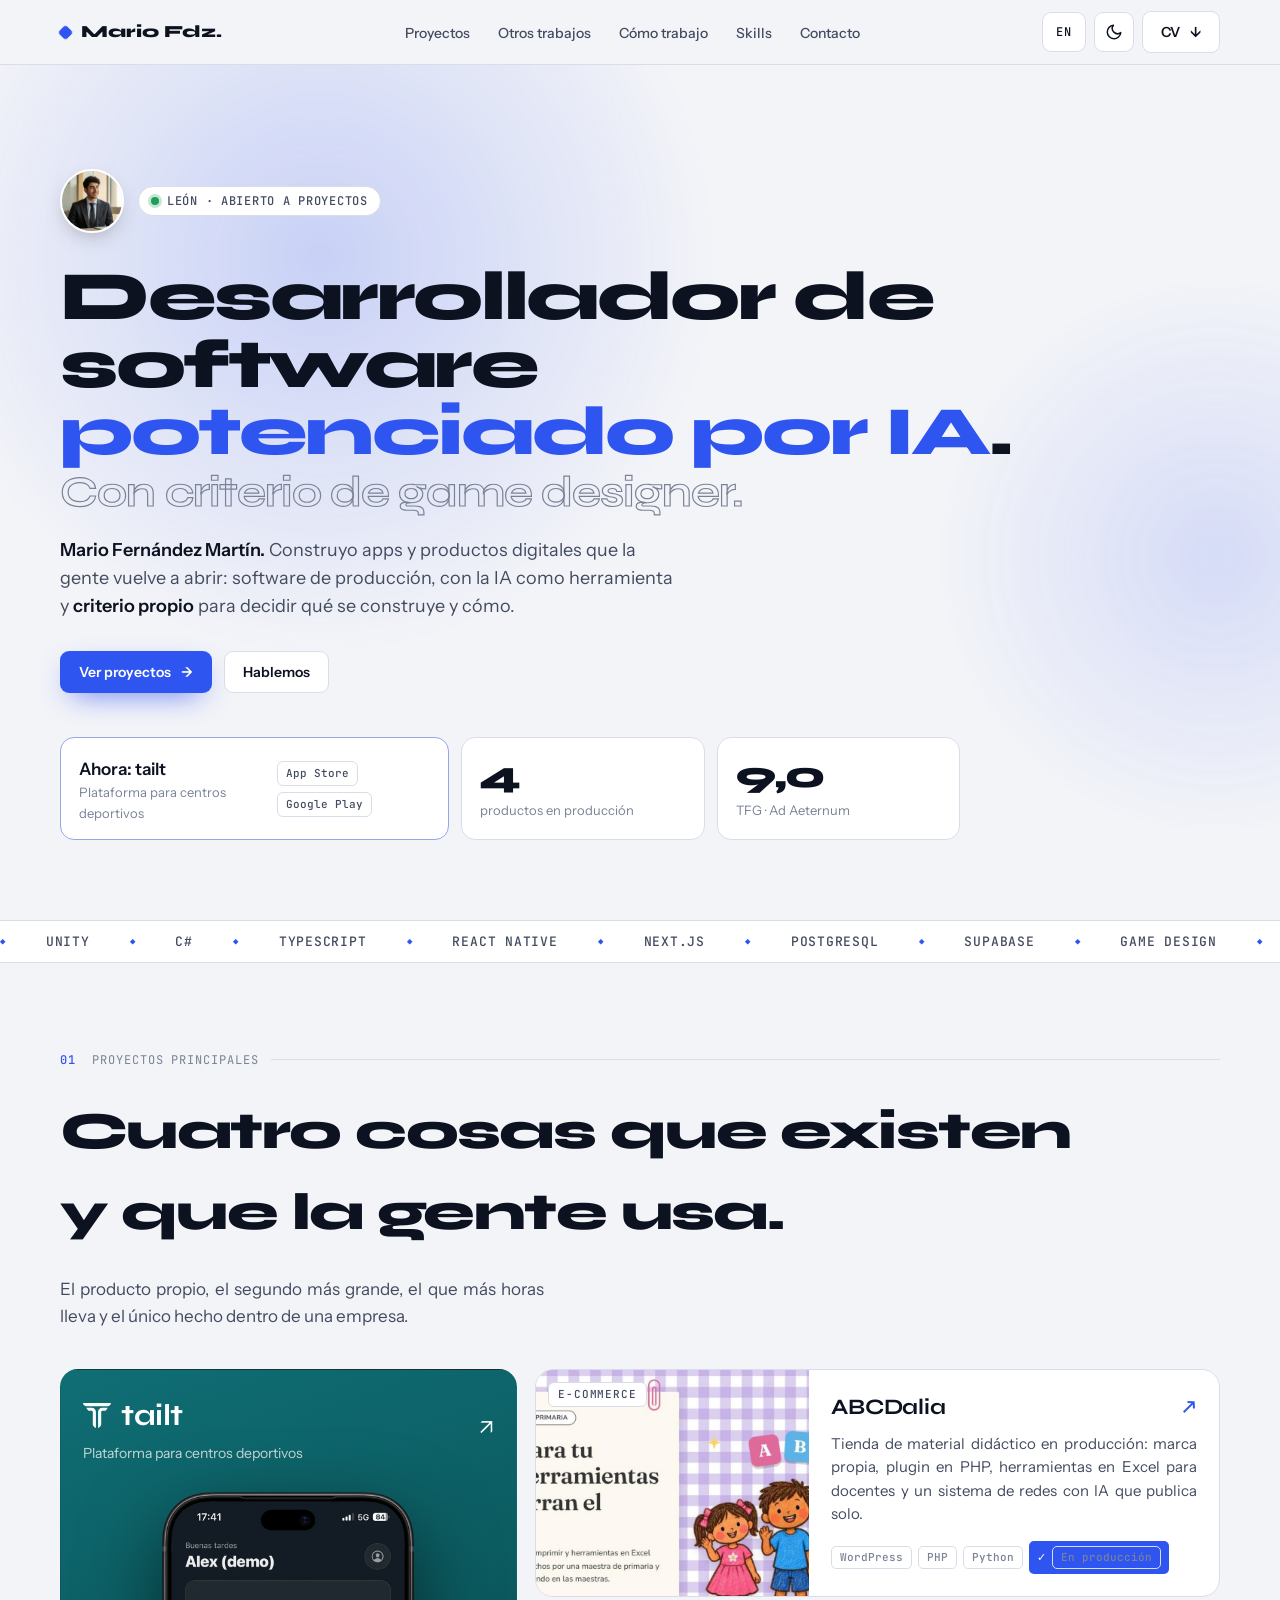
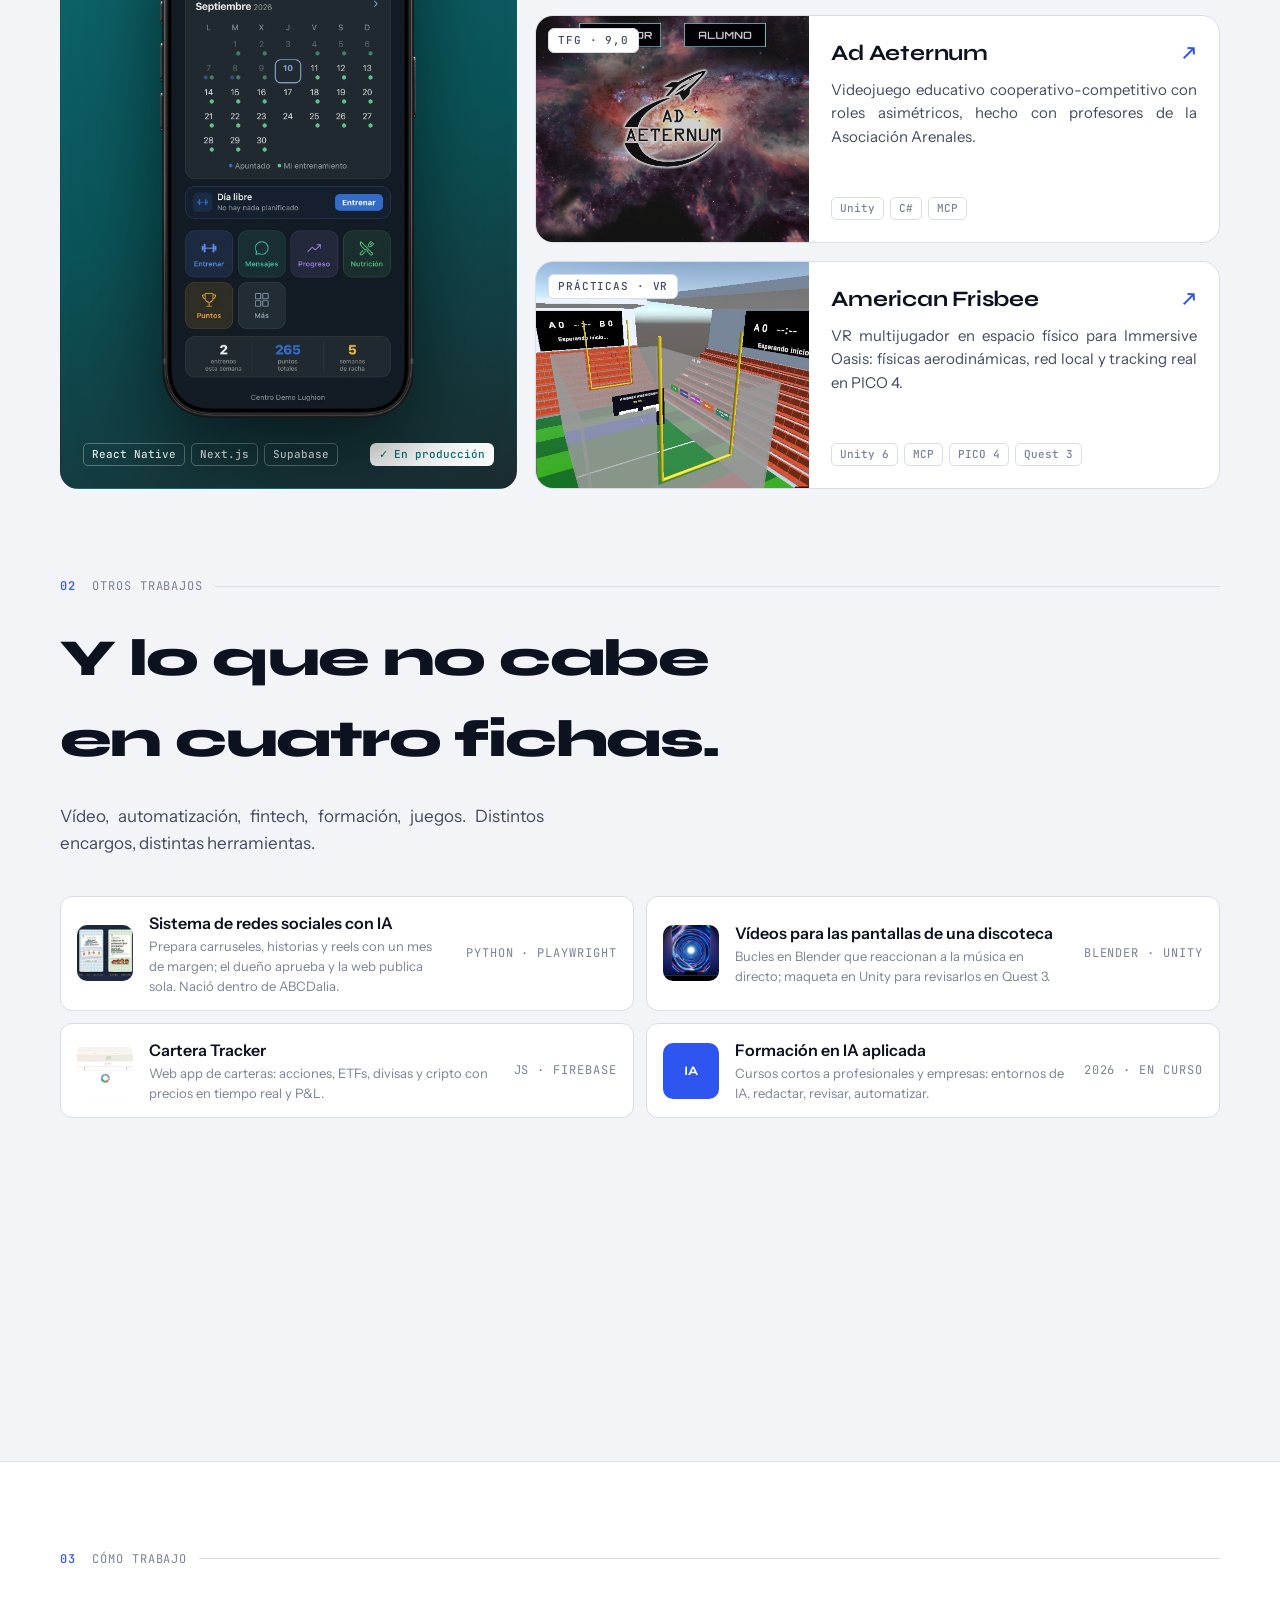
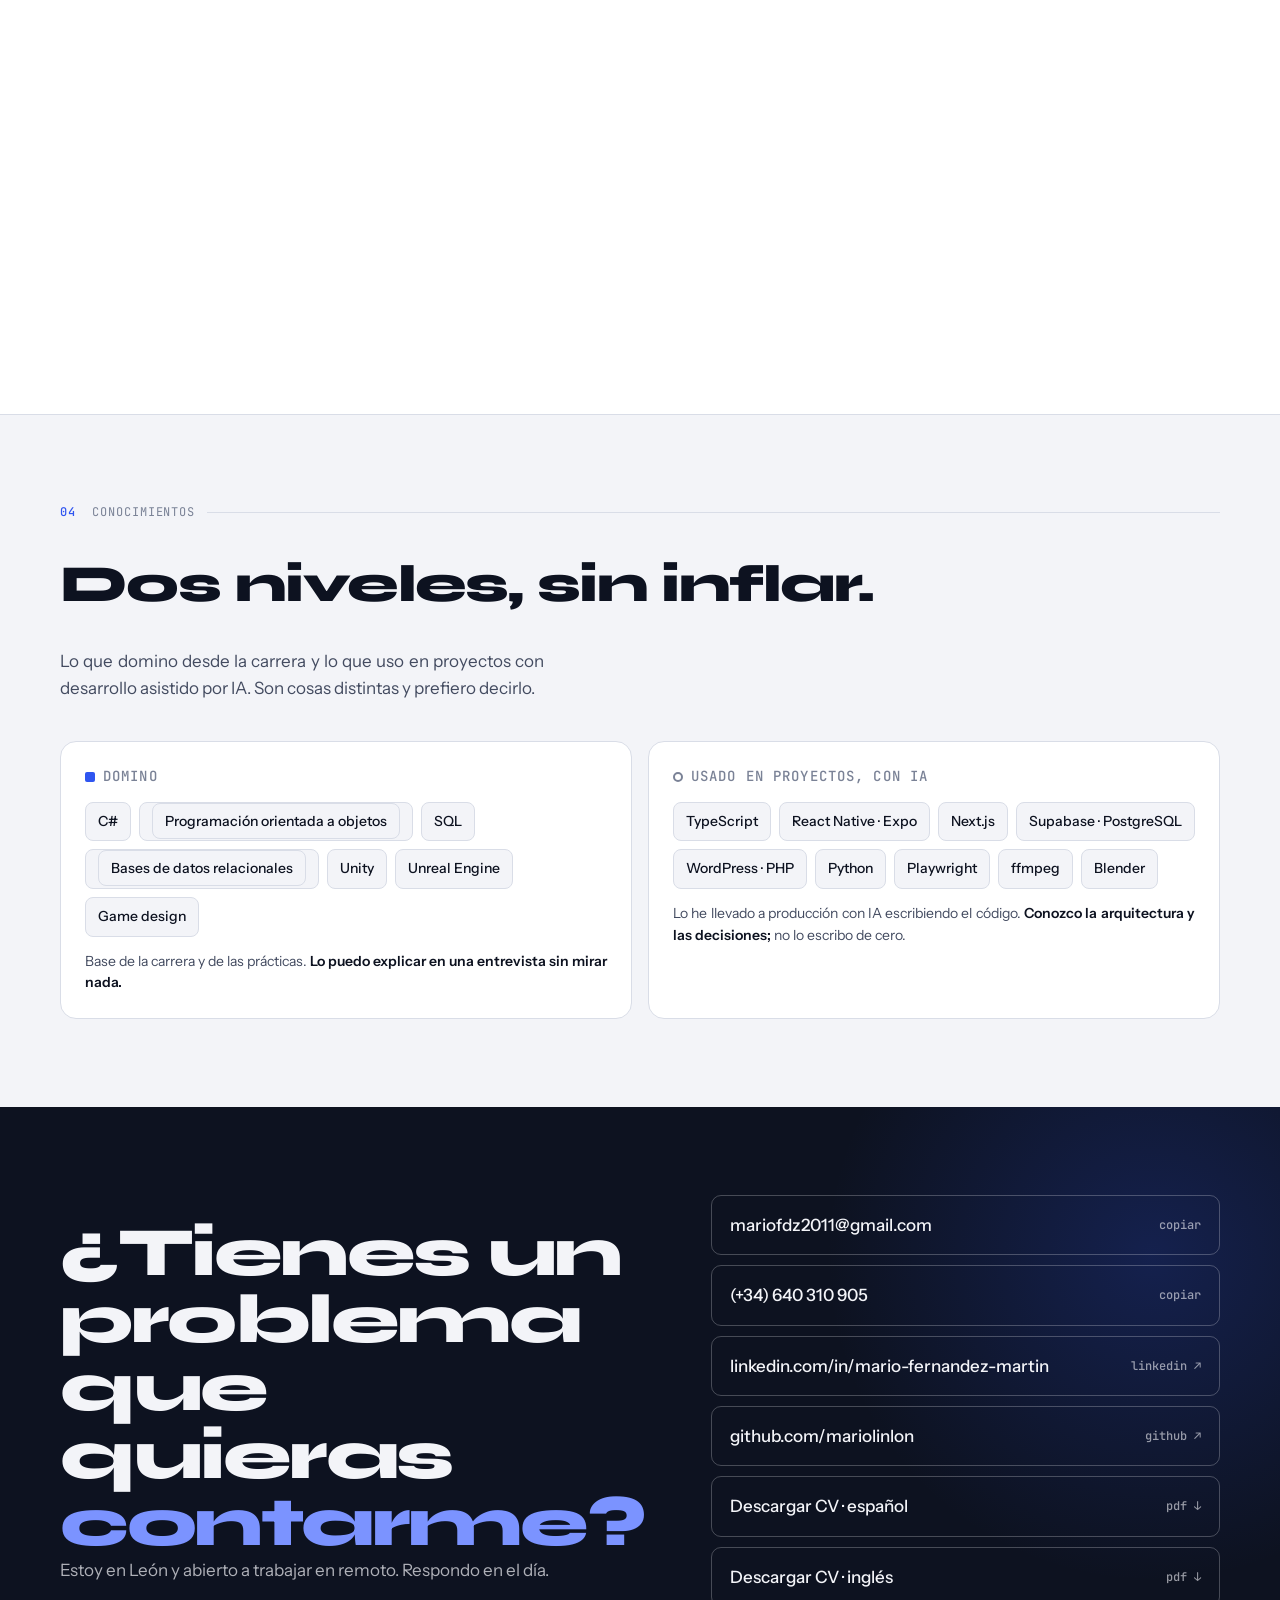
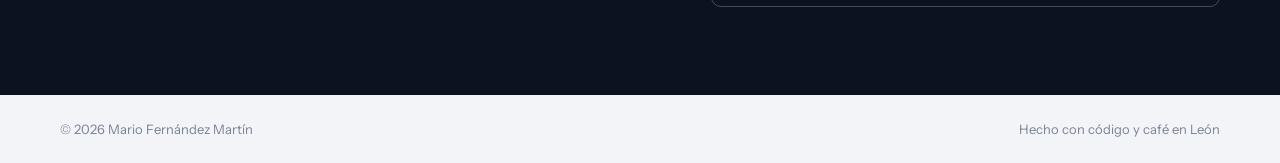
==== commit db8f53fb: "tailt: Google Play, botones de tiendas y QR, animacion de arranque, nutricion y cifras al dia Co-Aut" ====
--- a/index.html
+++ b/index.html
@@ -86,7 +86,7 @@
   </div>
   <div class="projects">
     <a class="card feature tilt rv" href="gimnasio-app.html">
-      <div class="top"><div><h3>tailt</h3><p><span class="es">Plataforma para centros deportivos</span><span class="en">Platform for fitness centres</span></p></div><span class="go">↗</span></div>
+      <div class="top"><div><h3 class="con-logo"><img src="assets/gimnasio-app/tailt-isotipo-blanco.svg" alt="" width="28" height="25">tailt</h3><p><span class="es">Plataforma para centros deportivos</span><span class="en">Platform for fitness centres</span></p></div><span class="go">↗</span></div>
       <div class="phone"><img src="assets/gimnasio-app/movil-inicio.webp" alt="Pantalla de inicio de tailt" loading="lazy"></div>
       <div class="foot"><div class="stack"><span>React Native</span><span>Next.js</span><span>Supabase</span></div><span class="live"><span class="es">En producción</span><span class="en">Live</span></span></div>
     </a>
@@ -130,7 +130,7 @@
   <div class="how-grid">
     <div class="bio rv"><div>
       <p><span class="es"><strong>Graduado en Diseño y Desarrollo de Videojuegos por la UNIR</strong> y estudiante del Máster en Ingeniería de Software. Mi base es la de la carrera: C#, programación orientada a objetos y bases de datos.</span><span class="en"><strong>Graduate in Video Game Design &amp; Development from UNIR</strong> and a Master's student in Software Engineering. My foundation comes from the degree: C#, object-oriented programming and databases.</span></p>
-      <p><span class="es">Sobre esa base aprendo rápido llevando cada tecnología nueva a proyectos reales: una app en la App Store, una tienda en producción y sus automatizaciones. Lo que aporto no es solo código: es <strong>criterio</strong> para decidir qué se construye y qué no.</span><span class="en">On that base I learn fast by taking every new technology into real projects: an app on the App Store, a live store and its automations. What I bring is not only code: it's <strong>judgement</strong> to decide what gets built and what doesn't.</span></p>
+      <p><span class="es">Sobre esa base aprendo rápido llevando cada tecnología nueva a proyectos reales: una app en la App Store y en Google Play, una tienda en producción y sus automatizaciones. Lo que aporto no es solo código: es <strong>criterio</strong> para decidir qué se construye y qué no.</span><span class="en">On that base I learn fast by taking every new technology into real projects: an app on the App Store and Google Play, a live store and its automations. What I bring is not only code: it's <strong>judgement</strong> to decide what gets built and what doesn't.</span></p>
     </div></div>
     <div class="how">
       <article class="rv"><h3><span class="es">La IA escribe; yo decido, reviso, pruebo e <em>itero</em>.</span><span class="en">AI writes; I decide, review, test and <em>iterate</em>.</span></h3><p><span class="es">Cada pieza pasa por mis manos antes de llegar a un usuario, y vuelve a pasar cuando el usuario responde. Eso es lo que separa un prototipo de un producto.</span><span class="en">Every piece goes through my hands before it reaches a user, and again when the user responds. That is what separates a prototype from a product.</span></p></article>
--- a/estilo.css
+++ b/estilo.css
@@ -427,3 +427,27 @@
   .card,.btn,.phone,.thumb img,.gallery-item img,.view-shot img{transition:none!important}
   html{scroll-behavior:auto}
 }
+
+/* tailt · tiendas, QR y móvil que arranca (28/11) */
+.tiendas{display:flex;flex-wrap:wrap;align-items:stretch;gap:16px 20px;margin-top:28px}
+.tiendas-botones{display:flex;flex-direction:column;gap:10px;justify-content:center}
+.tiendas .badge-appstore{margin-top:0;min-width:186px}
+.qr-descarga{display:flex;align-items:center;gap:14px;max-width:330px;padding:10px 16px 10px 10px;background:var(--surface);border:1px solid var(--line);border-radius:14px;color:var(--ink);transition:transform .2s,box-shadow .2s,border-color .2s}
+.qr-descarga:hover{transform:translateY(-1px);border-color:var(--accent);box-shadow:0 6px 18px rgba(0,0,0,.14)}
+.qr-descarga img{width:104px;height:auto;flex:none;background:#fff;border-radius:8px}
+.qr-texto{display:flex;flex-direction:column;gap:5px;min-width:0}
+.qr-texto strong{font-family:var(--display);font-weight:700;font-size:15px;line-height:1.2}
+.qr-texto small{font-size:12.5px;line-height:1.4;color:var(--ink-2)}
+.hero-movil{display:flex;flex-direction:column;align-items:center;gap:14px;min-width:0}
+.hero-movil .hero-lateral{position:relative;width:100%}
+.hero-lateral .pantalla{position:absolute;left:5.25%;top:2.56%;width:89.5%;height:94.9%;border-radius:13.4%/6.2%;overflow:hidden;background:#0F6E74;opacity:0;visibility:hidden;transition:opacity .55s ease,visibility 0s .55s;pointer-events:none}
+.hero-lateral .pantalla.viva{opacity:1;visibility:visible;transition:opacity .2s ease}
+.hero-lateral .pantalla iframe{position:absolute;inset:0;width:100%;height:100%;border:0;display:block}
+.hero-lateral .pantalla .isla{position:absolute;left:50%;top:1.65%;width:23.6%;height:4.2%;transform:translateX(-50%);background:#000;border-radius:999px}
+.btn-arranque{display:inline-flex;align-items:center;gap:8px;padding:9px 16px 9px 12px;font:500 13px var(--body,inherit);color:var(--ink);background:var(--surface);border:1px solid var(--line);border-radius:999px;cursor:pointer;transition:border-color .2s,transform .2s}
+.btn-arranque:hover{border-color:var(--accent);transform:translateY(-1px)}
+.btn-arranque:disabled{opacity:.55;cursor:default;transform:none}
+.btn-arranque svg{width:16px;height:16px;color:var(--accent);flex:none}
+@media (max-width:900px){.hero-movil{max-width:240px}.qr-descarga{max-width:none;width:100%}}
+@media (max-width:480px){.tiendas-botones{width:100%}.tiendas .badge-appstore{justify-content:center}}
+h3.con-logo{display:flex;align-items:center;gap:10px}h3.con-logo img{width:28px;height:auto;flex:none}
